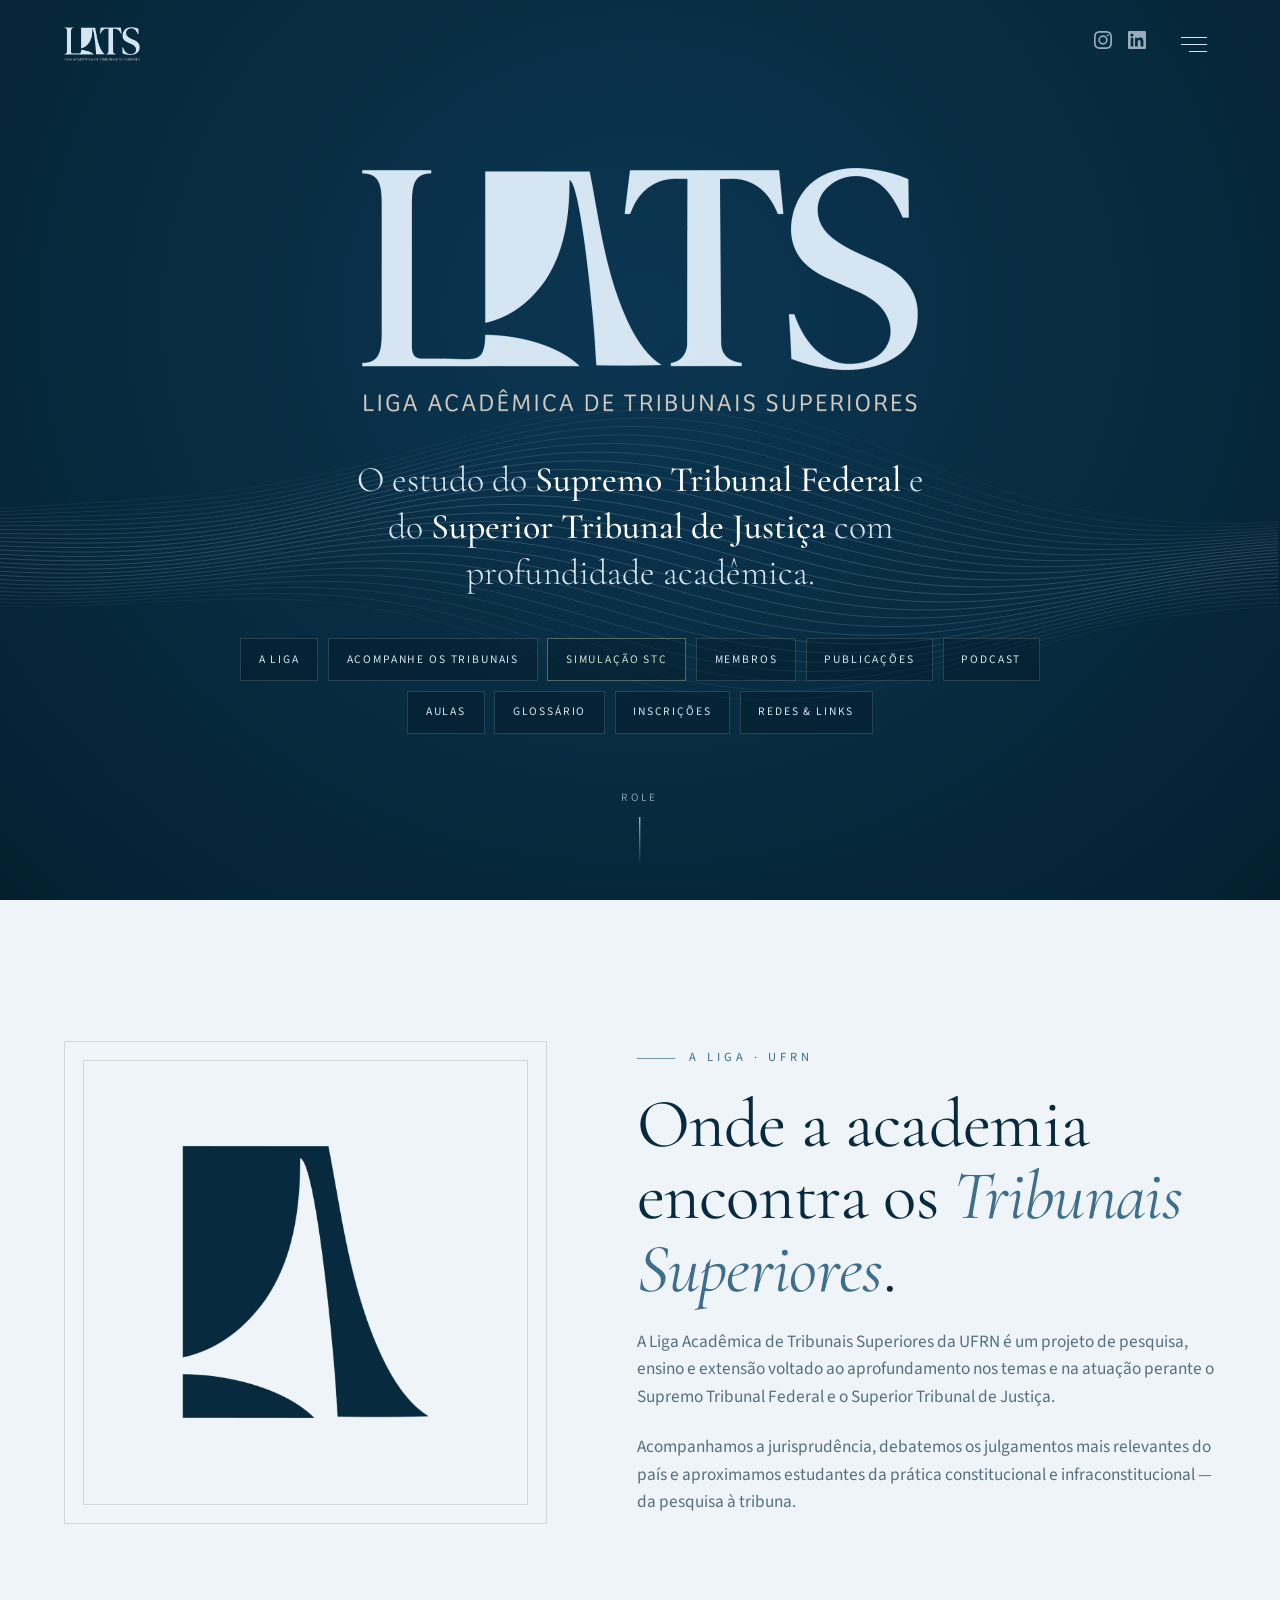
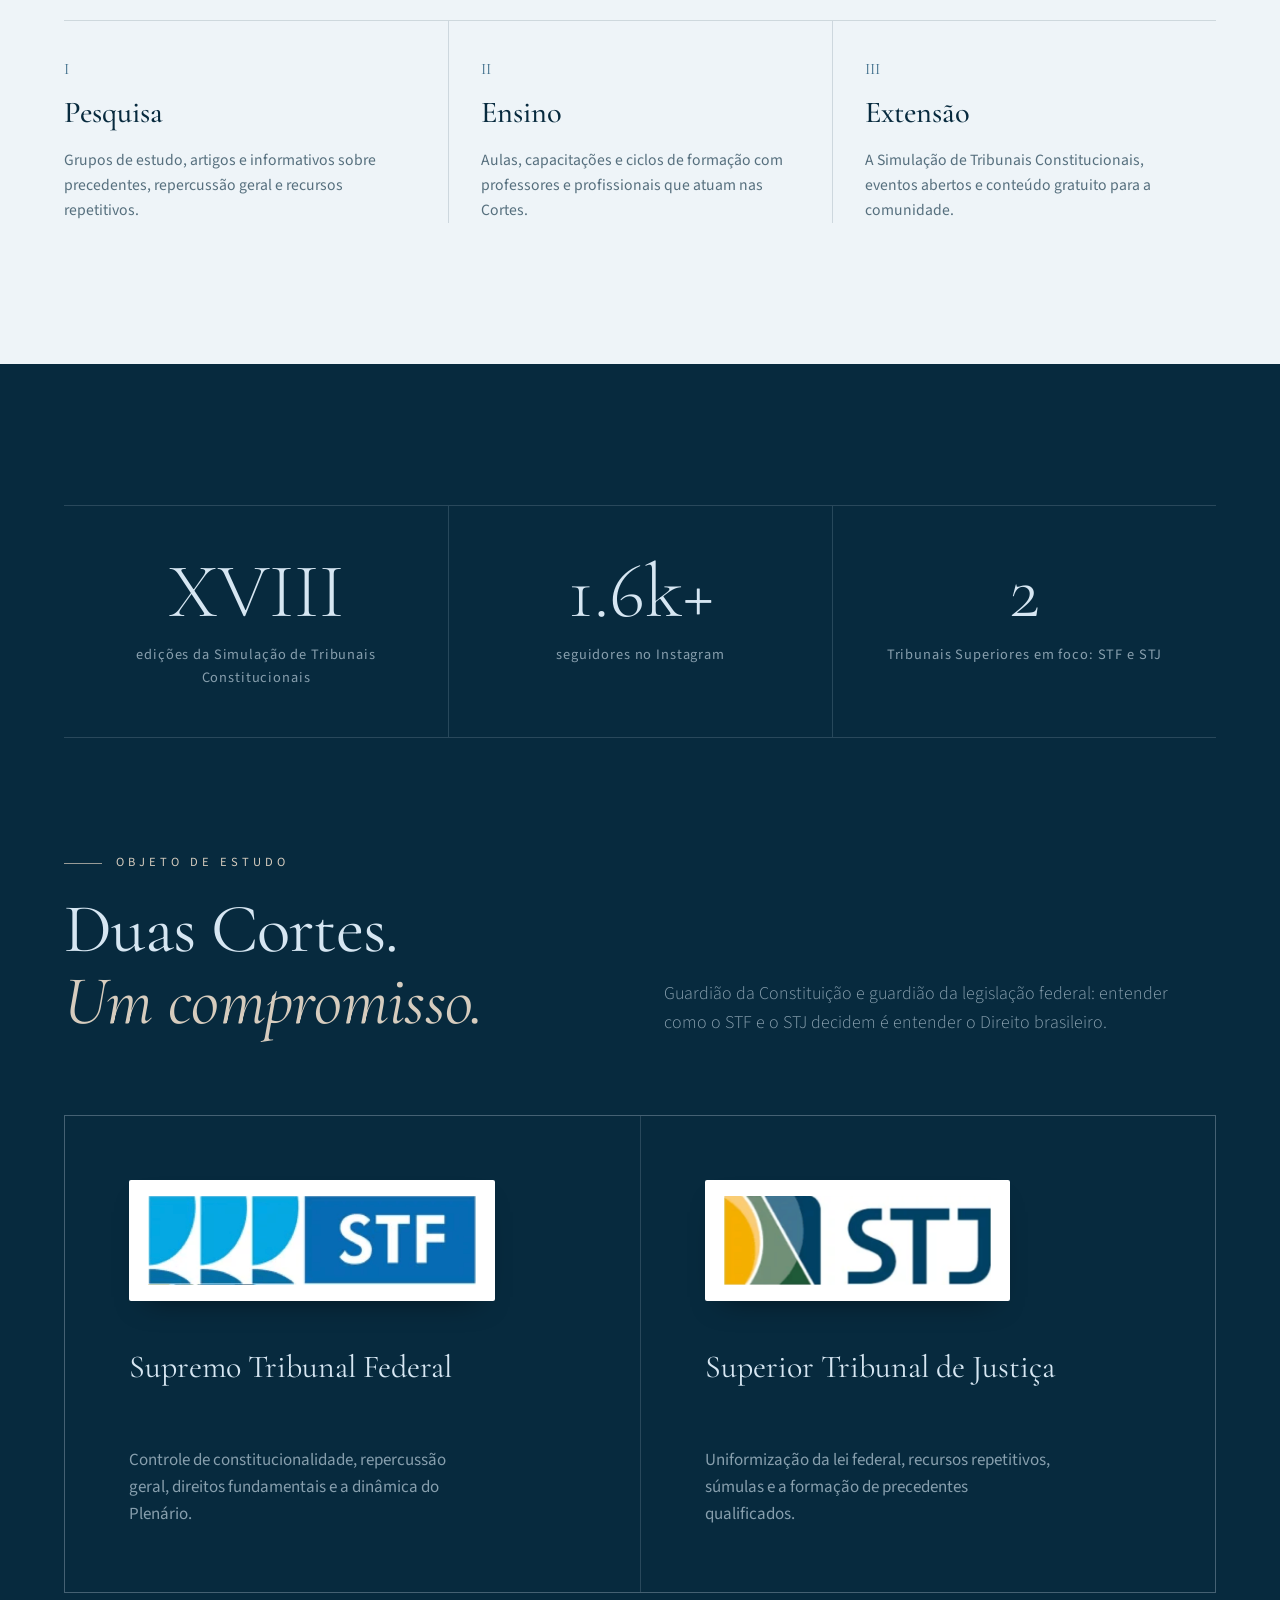
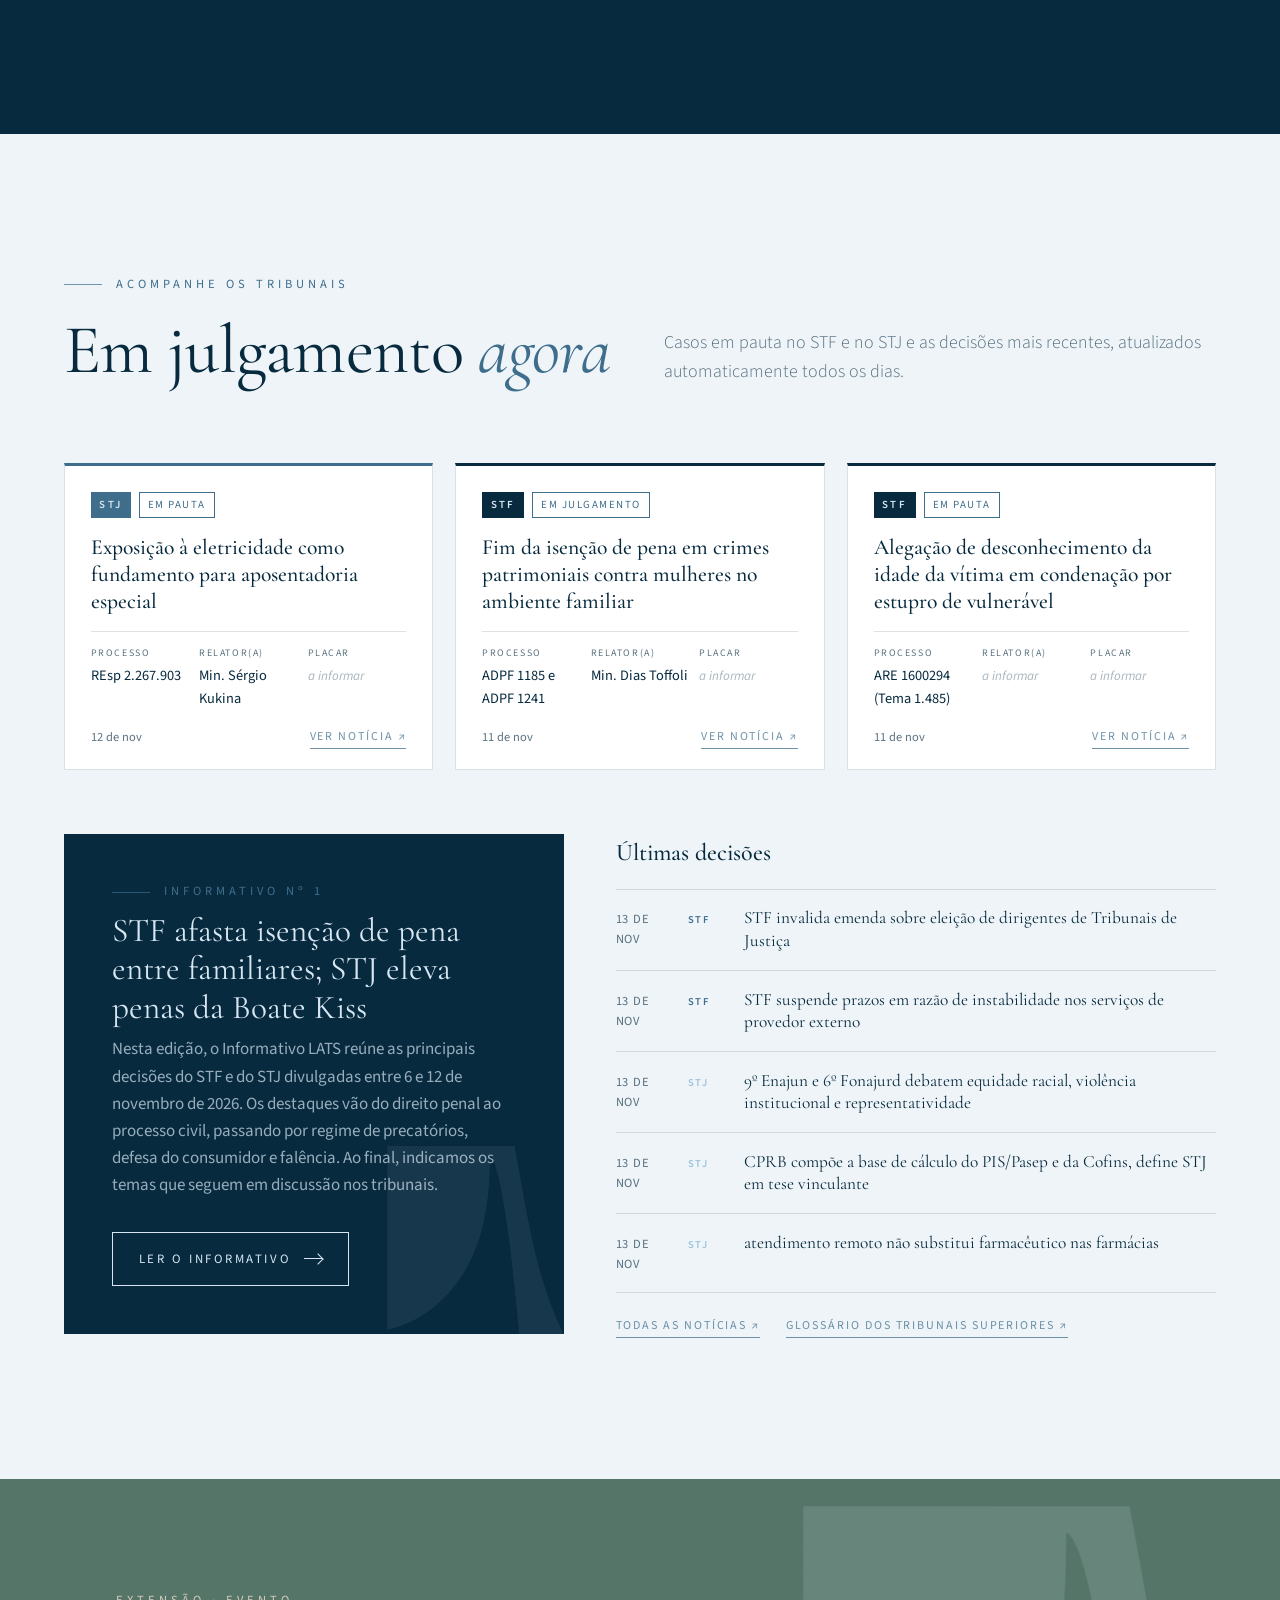
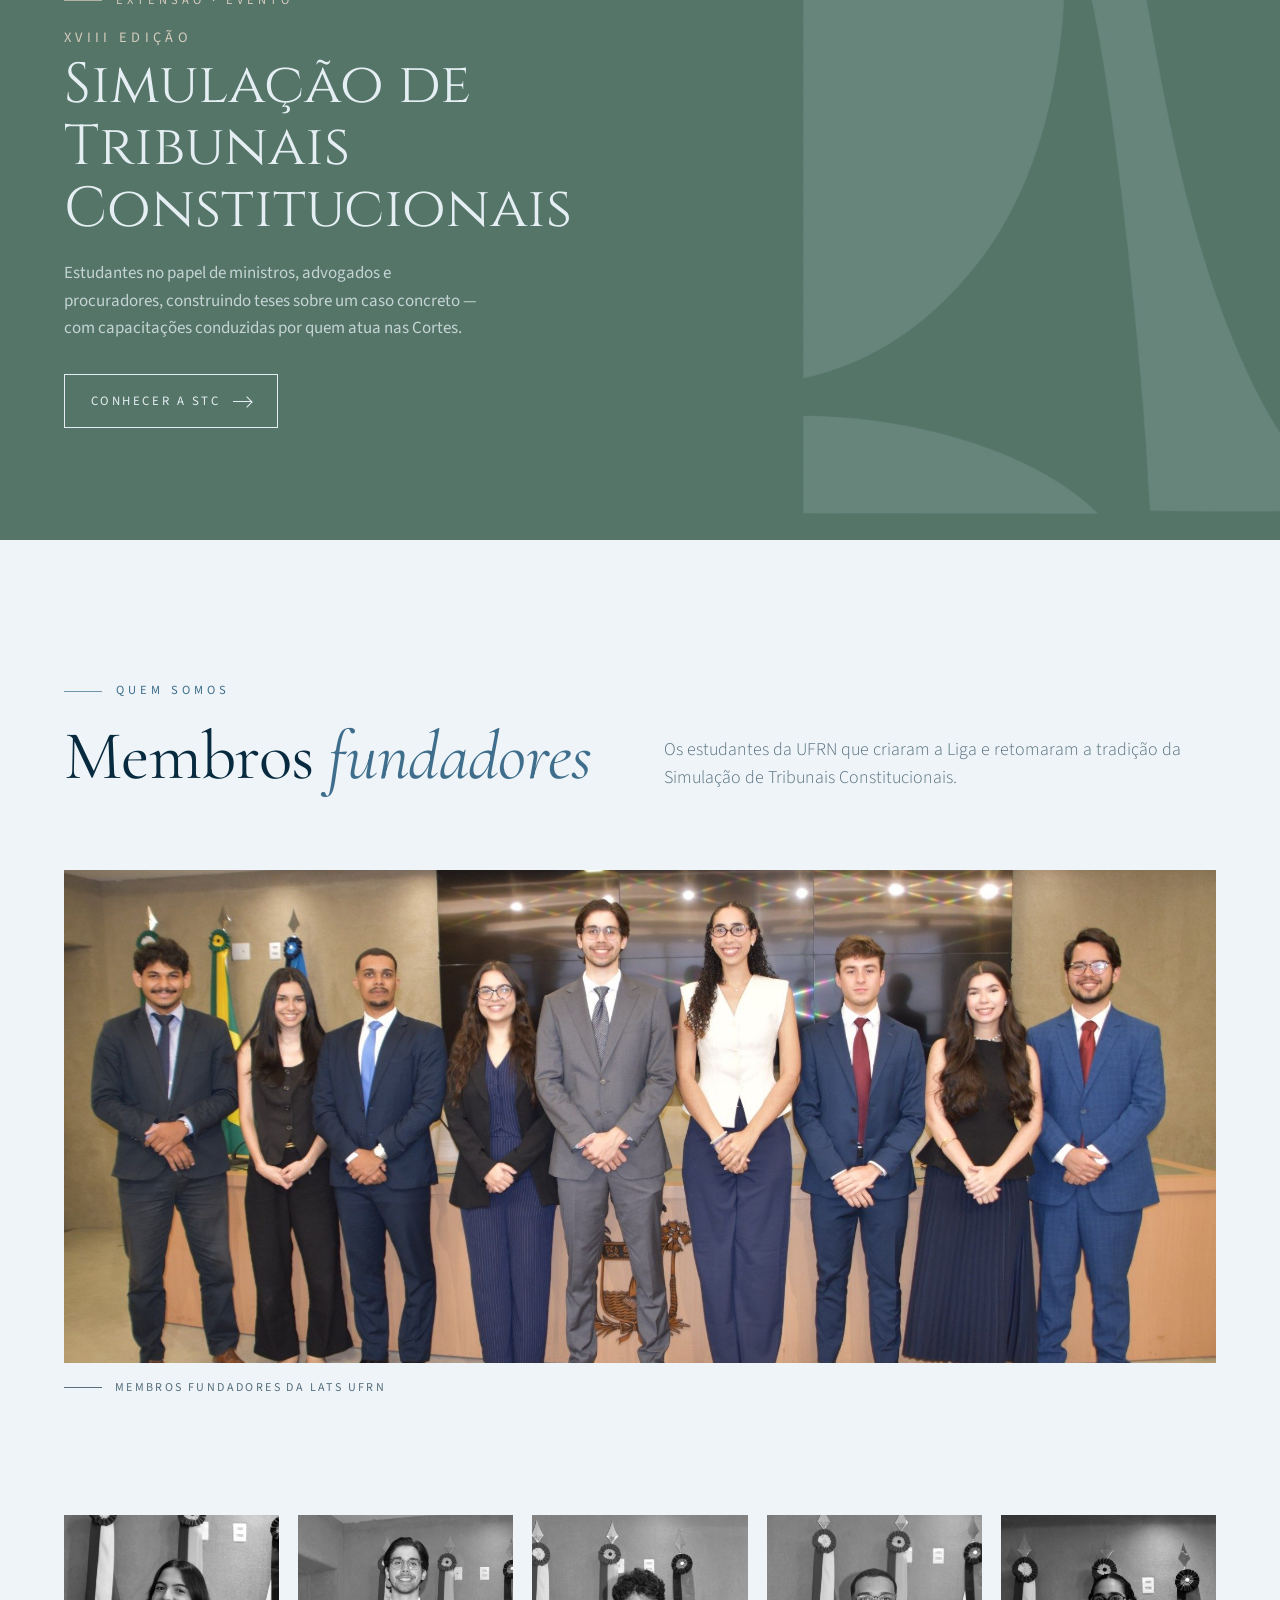
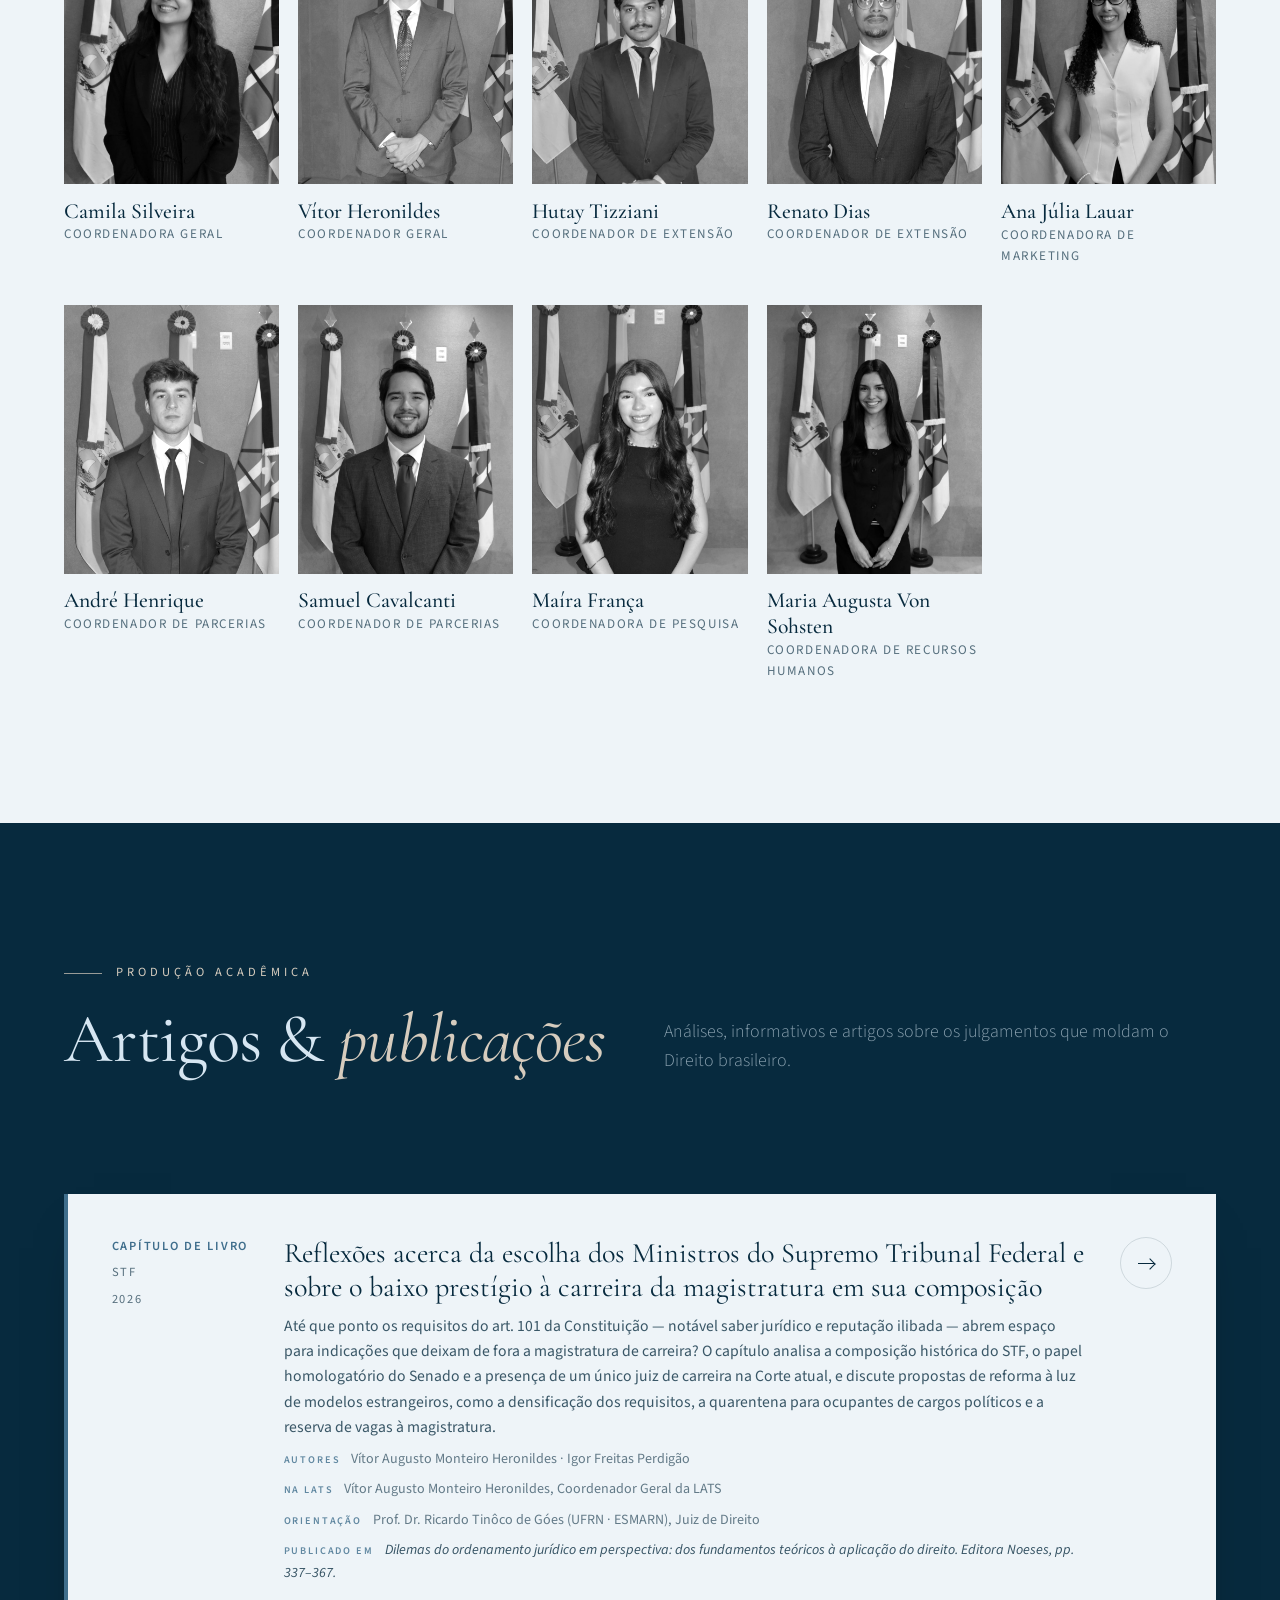
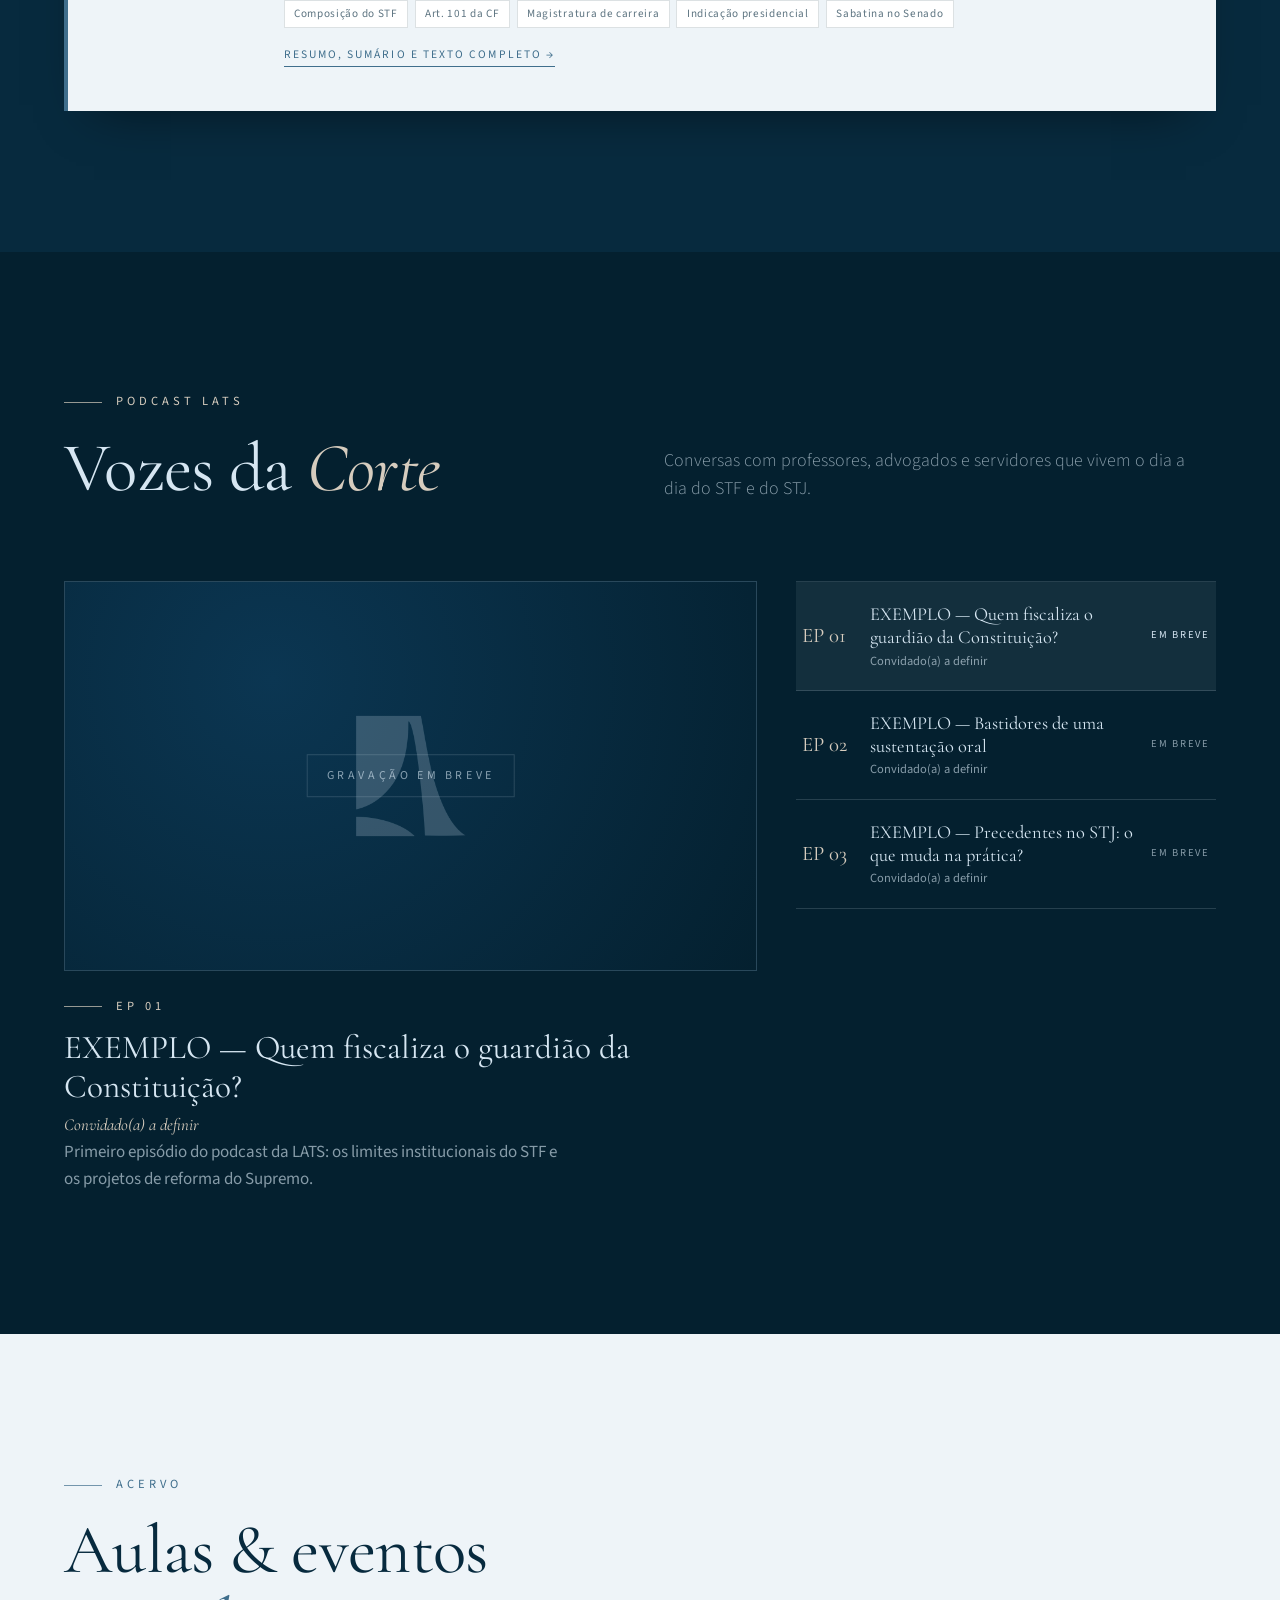
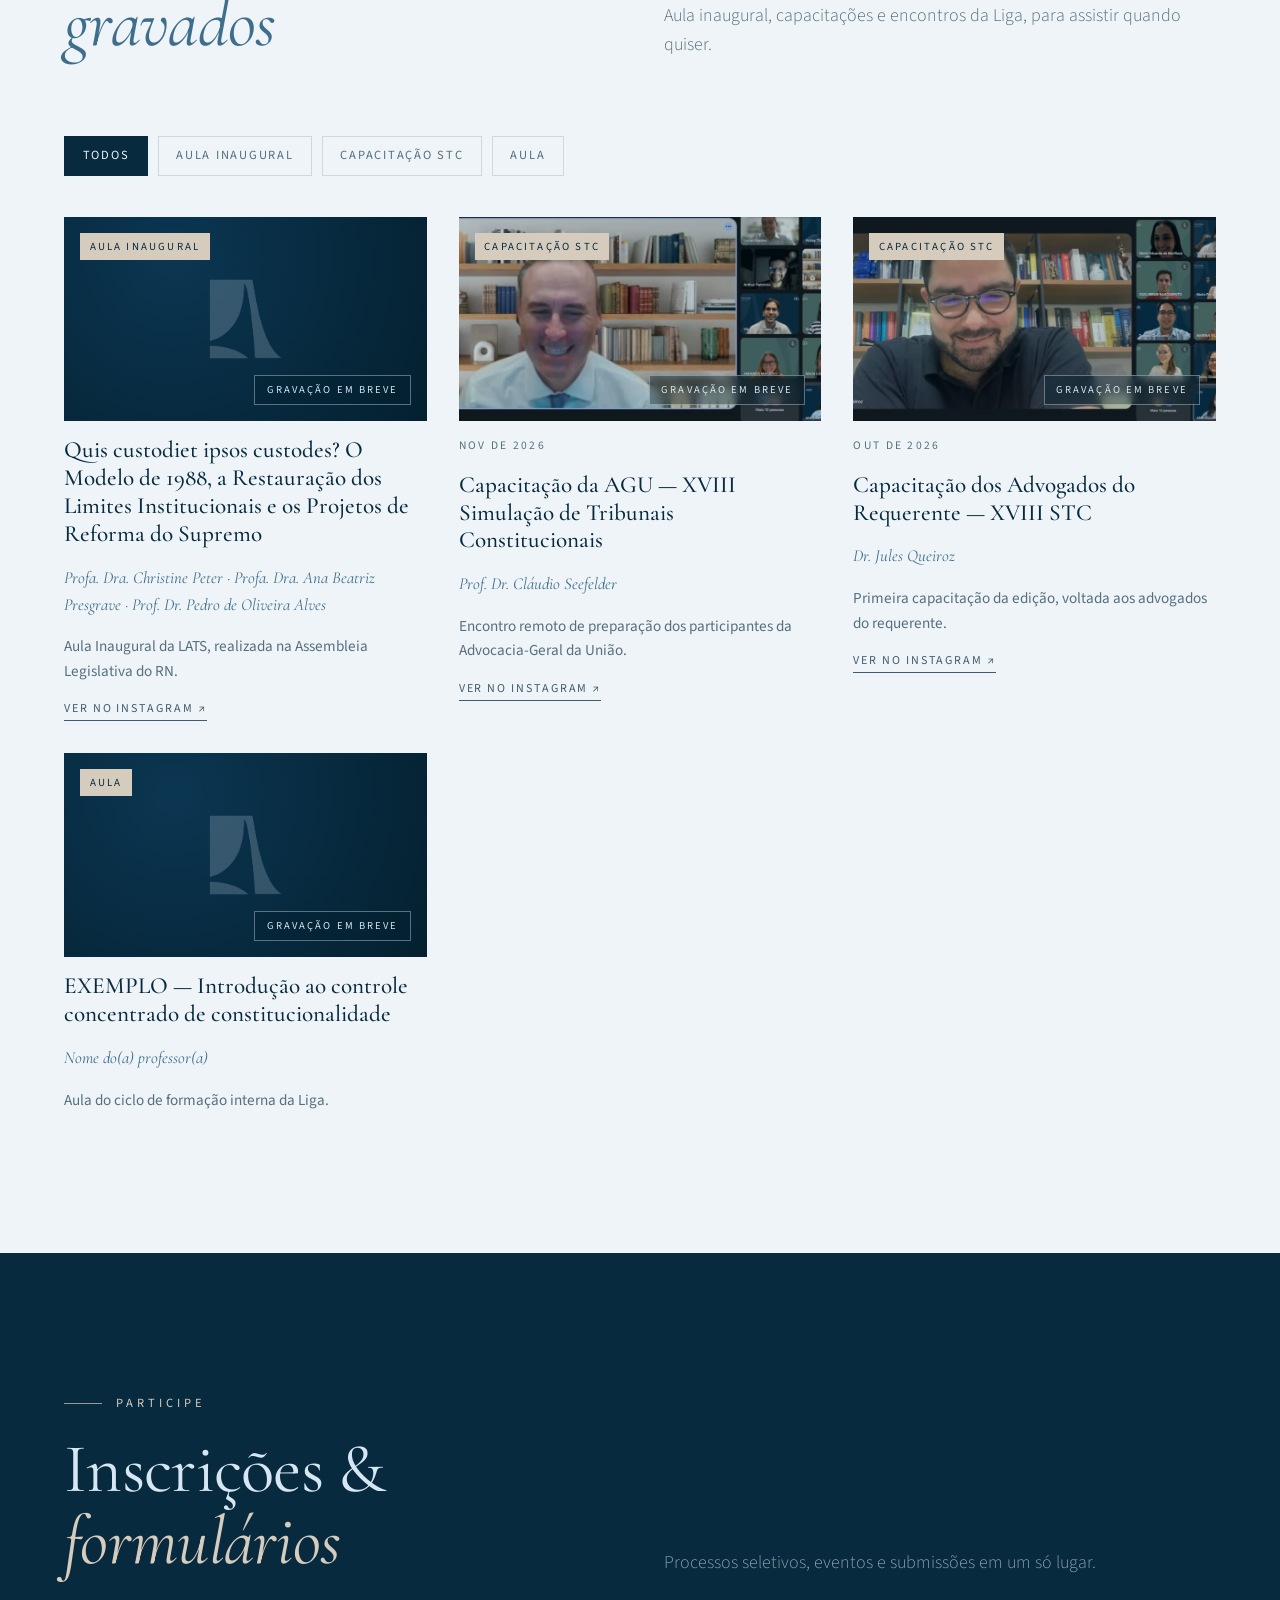
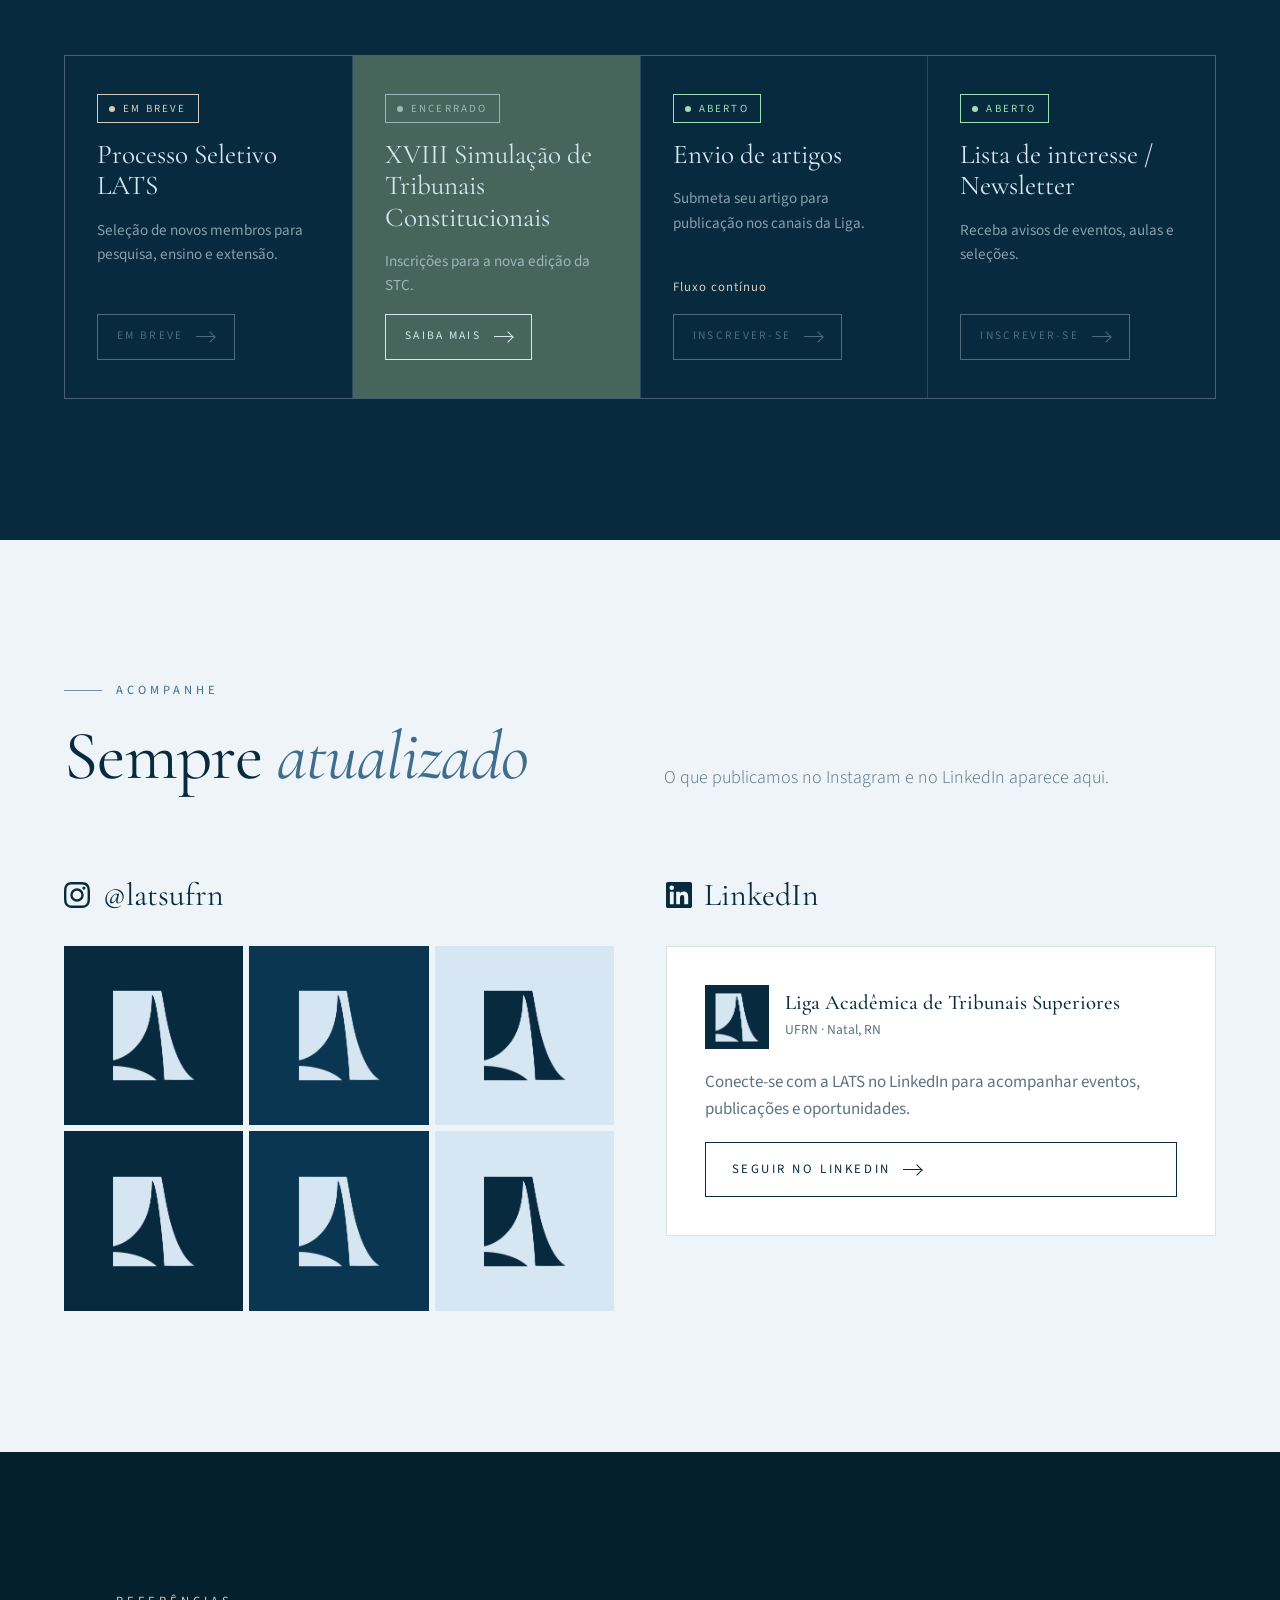
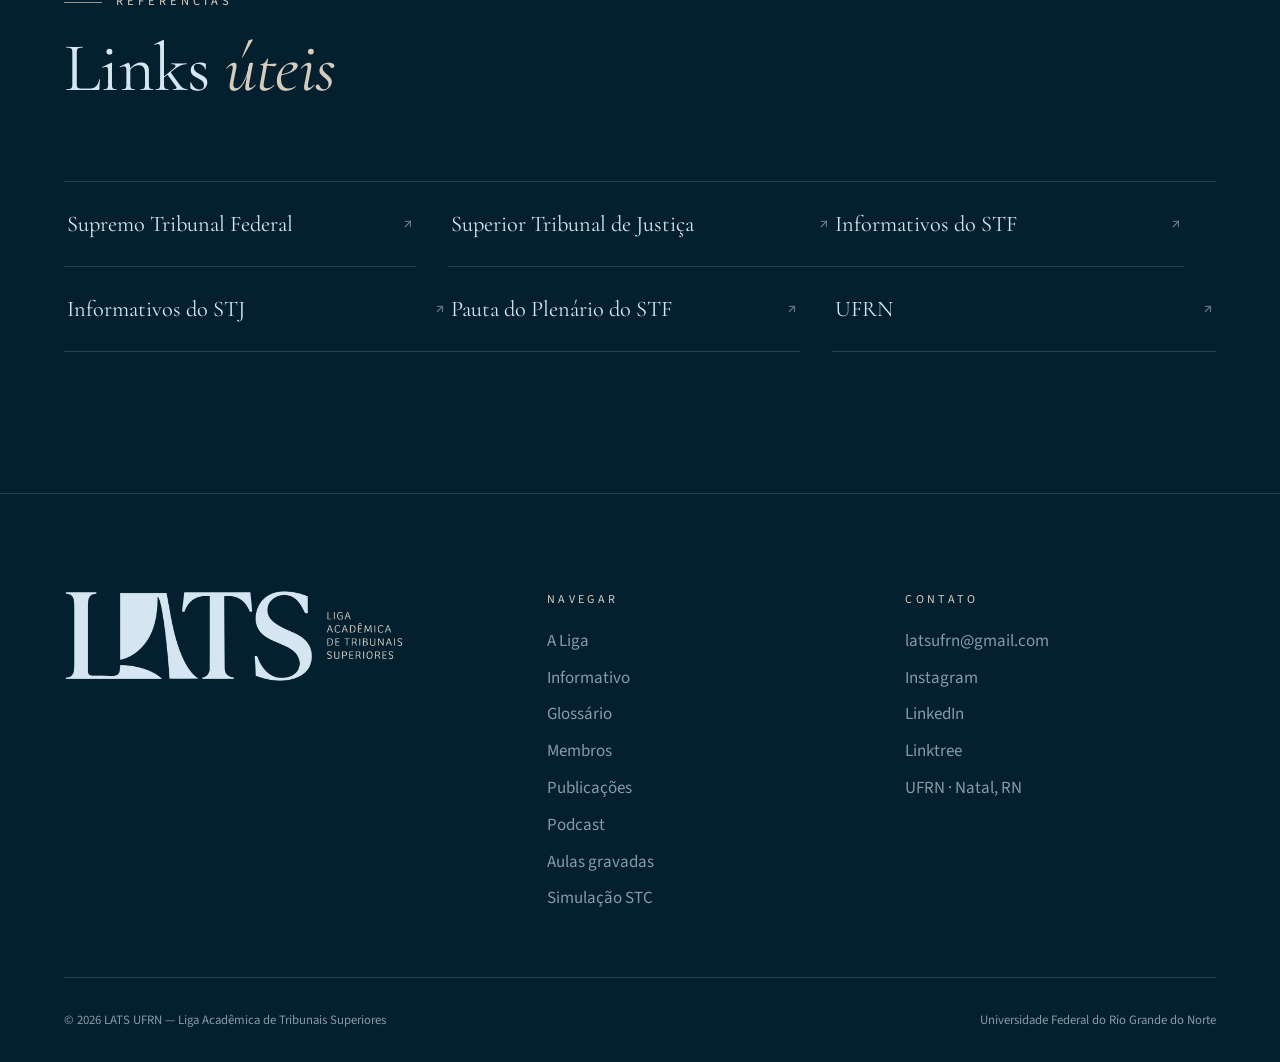
==== site/index.html @ 33a9e973 "Sumário de seções na tela inicial Co-Authored-By: Claude Opus 5.5 <noreply@anthropic.com>" ====
<!DOCTYPE html>
<html lang="pt-BR">
<head>
<meta charset="UTF-8">
<meta name="viewport" content="width=device-width, initial-scale=1">
<title>LATS UFRN · Liga Acadêmica de Tribunais Superiores</title>
<meta name="description" content="Liga Acadêmica de Tribunais Superiores da UFRN — pesquisa, ensino e extensão sobre o Supremo Tribunal Federal e o Superior Tribunal de Justiça.">
<link rel="canonical" href="https://latsufrn.com.br/">
<meta name="robots" content="index, follow, max-image-preview:large">
<meta property="og:type" content="website">
<meta property="og:locale" content="pt_BR">
<meta property="og:site_name" content="LATS UFRN">
<meta property="og:title" content="LATS UFRN · Liga Acadêmica de Tribunais Superiores">
<meta property="og:description" content="Liga Acadêmica de Tribunais Superiores da UFRN — pesquisa, ensino e extensão sobre o Supremo Tribunal Federal e o Superior Tribunal de Justiça.">
<meta property="og:url" content="https://latsufrn.com.br/">
<meta property="og:image" content="https://latsufrn.com.br/assets/img/og-lats.jpg">
<meta property="og:image:width" content="1200">
<meta property="og:image:height" content="630">
<meta name="twitter:card" content="summary_large_image">
<meta name="theme-color" content="#072A3E">
<link rel="icon" href="assets/img/simbolo.png">
<link rel="apple-touch-icon" href="assets/img/simbolo.png">
<link rel="preconnect" href="https://fonts.googleapis.com"><link rel="preconnect" href="https://fonts.gstatic.com" crossorigin>
<link href="https://fonts.googleapis.com/css2?family=Cinzel:wght@400;500&family=Cormorant+Garamond:ital,wght@0,300;0,400;0,500;1,400&family=Source+Sans+3:wght@300;400;600&display=swap" rel="stylesheet">
<link rel="stylesheet" href="assets/css/style.css">
<script type="application/ld+json">
{
 "@context": "https://schema.org",
 "@graph": [
  {
   "@type": "Organization",
   "@id": "https://latsufrn.com.br/#organizacao",
   "name": "Liga Acadêmica de Tribunais Superiores da UFRN",
   "alternateName": [
    "LATS",
    "LATS UFRN"
   ],
   "url": "https://latsufrn.com.br/",
   "logo": "https://latsufrn.com.br/assets/img/og-lats.jpg",
   "description": "Projeto de pesquisa, ensino e extensão da UFRN dedicado ao estudo do Supremo Tribunal Federal e do Superior Tribunal de Justiça.",
   "parentOrganization": {
    "@type": "CollegeOrUniversity",
    "name": "Universidade Federal do Rio Grande do Norte",
    "url": "https://www.ufrn.br/"
   },
   "sameAs": [
    "https://www.instagram.com/latsufrn/"
   ]
  },
  {
   "@type": "WebSite",
   "@id": "https://latsufrn.com.br/#site",
   "url": "https://latsufrn.com.br/",
   "name": "LATS UFRN",
   "inLanguage": "pt-BR",
   "publisher": {
    "@id": "https://latsufrn.com.br/#organizacao"
   }
  }
 ]
}
</script>
</head>
<body class="theme-liga">

<header class="header">
  <a href="#topo" class="brand" aria-label="LATS — início"><img src="assets/img/logo-h.png" alt="LATS"></a>
  <div class="header-right">
    <div class="header-social" data-social></div>
    <button class="menu-btn" aria-label="Abrir menu" aria-expanded="false"><span></span><span></span><span></span></button>
  </div>
</header>

<div class="overlay" aria-label="Menu">
  <nav>
    <a href="#sobre"><small>01</small>A Liga</a>
    <a href="#membros"><small>02</small>Membros</a>
    <a href="informativo.html"><small>03</small>Informativo &amp; pauta</a>
    <a href="glossario.html"><small>04</small>Glossário</a>
    <a href="#publicacoes"><small>05</small>Publicações</a>
    <a href="#podcast"><small>06</small>Podcast &amp; aulas</a>
    <a href="#inscricoes"><small>07</small>Inscrições</a>
    <a href="stc.html" class="stc-link"><small>08</small>Simulação STC</a>
    <a href="#redes"><small>09</small>Redes &amp; links</a>
  </nav>
  <aside>
    <img src="assets/img/logo-stack.png" alt="">
    <div><p class="eyebrow">Contato</p><a data-href="email" data-text="email" href="#"></a></div>
    <div><p class="eyebrow">Redes</p><div class="header-social" data-social style="display:flex"></div></div>
  </aside>
</div>

<!-- HERO -->
<section class="hero" id="topo">
  <canvas data-waves="214,230,242" aria-hidden="true"></canvas>
  <div class="hero-inner">
    <h1 class="sr-only">LATS UFRN — Liga Acadêmica de Tribunais Superiores da Universidade Federal do Rio Grande do Norte</h1>
    <img class="hero-logo" src="assets/img/logo-h.png" alt="LATS — Liga Acadêmica de Tribunais Superiores">
    <p class="hero-tag">O estudo do <b>Supremo Tribunal Federal</b> e do <b>Superior Tribunal de Justiça</b> com profundidade acadêmica.</p>
    <nav class="hero-nav" aria-label="Sumário da página">
      <a href="#sobre">A Liga</a>
      <a href="#tribunais">Acompanhe os Tribunais</a>
      <a href="stc.html" class="is-stc">Simulação STC</a>
      <a href="#membros">Membros</a>
      <a href="#publicacoes">Publicações</a>
      <a href="#podcast">Podcast</a>
      <a href="#multimidia">Aulas</a>
      <a href="glossario.html">Glossário</a>
      <a href="#inscricoes">Inscrições</a>
      <a href="#redes">Redes &amp; links</a>
    </nav>
  </div>
  <a href="#sobre" class="scroll-cue">Role<i></i></a>
</section>

<!-- SOBRE -->
<section class="section light" id="sobre">
  <div class="container">
    <div class="about-grid">
      <div class="about-symbol reveal"><img src="assets/img/simbolo-navy.png" alt=""></div>
      <div class="about-text reveal">
        <span class="eyebrow">A Liga · UFRN</span>
        <h2 class="h-display">Onde a academia encontra os <em>Tribunais Superiores</em>.</h2>
        <p>A Liga Acadêmica de Tribunais Superiores da UFRN é um projeto de pesquisa, ensino e extensão voltado ao aprofundamento nos temas e na atuação perante o Supremo Tribunal Federal e o Superior Tribunal de Justiça.</p>
        <p>Acompanhamos a jurisprudência, debatemos os julgamentos mais relevantes do país e aproximamos estudantes da prática constitucional e infraconstitucional — da pesquisa à tribuna.</p>
      </div>
    </div>
    <div class="pillars">
      <div class="pillar reveal"><span class="num">I</span><h3>Pesquisa</h3><p>Grupos de estudo, artigos e informativos sobre precedentes, repercussão geral e recursos repetitivos.</p></div>
      <div class="pillar reveal"><span class="num">II</span><h3>Ensino</h3><p>Aulas, capacitações e ciclos de formação com professores e profissionais que atuam nas Cortes.</p></div>
      <div class="pillar reveal"><span class="num">III</span><h3>Extensão</h3><p>A Simulação de Tribunais Constitucionais, eventos abertos e conteúdo gratuito para a comunidade.</p></div>
    </div>
  </div>
</section>

<!-- NÚMEROS + TRIBUNAIS -->
<section class="section">
  <div class="container">
    <div class="stats" id="stats"></div>
    <div class="section-head" style="margin-top:clamp(5rem,9vw,8rem)">
      <div><span class="eyebrow reveal">Objeto de estudo</span><h2 class="h-display reveal">Duas Cortes.<br><em>Um compromisso.</em></h2></div>
      <p class="lead reveal">Guardião da Constituição e guardião da legislação federal: entender como o STF e o STJ decidem é entender o Direito brasileiro.</p>
    </div>
    <div class="courts">
      <div class="court reveal"><a class="court-logo" href="https://portal.stf.jus.br/" target="_blank" rel="noopener" aria-label="Site do Supremo Tribunal Federal"><img src="assets/img/tribunais/stf.png" alt="Logotipo do STF"></a><h3>Supremo Tribunal Federal</h3><p>Controle de constitucionalidade, repercussão geral, direitos fundamentais e a dinâmica do Plenário.</p></div>
      <div class="court reveal"><a class="court-logo" href="https://www.stj.jus.br/" target="_blank" rel="noopener" aria-label="Site do Superior Tribunal de Justiça"><img src="assets/img/tribunais/stj.png" alt="Logotipo do STJ"></a><h3>Superior Tribunal de Justiça</h3><p>Uniformização da lei federal, recursos repetitivos, súmulas e a formação de precedentes qualificados.</p></div>
    </div>
  </div>
</section>

<!-- ACOMPANHE OS TRIBUNAIS -->
<section class="section light" id="tribunais">
  <div class="container">
    <div class="section-head">
      <div><span class="eyebrow reveal">Acompanhe os Tribunais</span><h2 class="h-display reveal">Em julgamento <em>agora</em></h2></div>
      <p class="lead reveal">Casos em pauta no STF e no STJ e as decisões mais recentes, atualizados automaticamente todos os dias.</p>
    </div>
    <div class="painel compact" data-painel="3"></div>
    <div class="home-split">
      <a class="info-card reveal" href="informativo.html#informativo"><div id="ultimo-informativo"></div><span class="btn">Ler o Informativo <span class="arrow"></span></span></a>
      <div class="reveal"><h4 class="mini-title">Últimas decisões</h4><ol class="feed mini" data-ultimas="5"></ol>
        <div class="home-links"><a class="mini-link" href="informativo.html#noticias">Todas as notícias ↗</a><a class="mini-link" href="glossario.html">Glossário dos Tribunais Superiores ↗</a></div></div>
    </div>
  </div>
</section>

<!-- FAIXA STC (verde) -->
<section class="stc-band">
  <img class="symbol-bg" src="assets/img/simbolo.png" alt="" aria-hidden="true">
  <div class="container">
    <div class="reveal">
      <span class="eyebrow">Extensão · Evento</span>
      <h2><small>XVIII EDIÇÃO</small>Simulação de Tribunais Constitucionais</h2>
      <p>Estudantes no papel de ministros, advogados e procuradores, construindo teses sobre um caso concreto — com capacitações conduzidas por quem atua nas Cortes.</p>
      <a class="btn" href="stc.html">Conhecer a STC <span class="arrow"></span></a>
    </div>
  </div>
</section>

<!-- MEMBROS -->
<section class="section light" id="membros">
  <div class="container">
    <div class="section-head">
      <div><span class="eyebrow reveal">Quem somos</span><h2 class="h-display reveal">Membros <em>fundadores</em></h2></div>
      <p class="lead reveal">Os estudantes da UFRN que criaram a Liga e retomaram a tradição da Simulação de Tribunais Constitucionais.</p>
    </div>
    <figure class="team-photo reveal" id="team-photo"></figure>
    <div class="filters"></div>
    <div class="members" id="members"></div>
  </div>
</section>

<!-- PUBLICAÇÕES -->
<section class="section" id="publicacoes">
  <div class="container">
    <div class="section-head">
      <div><span class="eyebrow reveal">Produção acadêmica</span><h2 class="h-display reveal">Artigos &amp; <em>publicações</em></h2></div>
      <p class="lead reveal">Análises, informativos e artigos sobre os julgamentos que moldam o Direito brasileiro.</p>
    </div>
    <div class="filters"></div>
    <div class="pubs" id="pubs"></div>
  </div>
</section>

<!-- PODCAST -->
<section class="section deep" id="podcast">
  <div class="container">
    <div class="section-head">
      <div><span class="eyebrow reveal">Podcast LATS</span><h2 class="h-display reveal">Vozes da <em>Corte</em></h2></div>
      <p class="lead reveal">Conversas com professores, advogados e servidores que vivem o dia a dia do STF e do STJ.</p>
    </div>
    <div class="podcast reveal" id="podcast-player"></div>
  </div>
</section>

<!-- AULAS GRAVADAS -->
<section class="section light" id="multimidia">
  <div class="container">
    <div class="section-head">
      <div><span class="eyebrow reveal">Acervo</span><h2 class="h-display reveal">Aulas &amp; eventos <em>gravados</em></h2></div>
      <p class="lead reveal">Aula inaugural, capacitações e encontros da Liga, para assistir quando quiser.</p>
    </div>
    <div class="filters"></div>
    <div class="media-grid" id="aulas"></div>
  </div>
</section>

<!-- INSCRIÇÕES -->
<section class="section" id="inscricoes">
  <div class="container">
    <div class="section-head">
      <div><span class="eyebrow reveal">Participe</span><h2 class="h-display reveal">Inscrições &amp; <em>formulários</em></h2></div>
      <p class="lead reveal">Processos seletivos, eventos e submissões em um só lugar.</p>
    </div>
    <div class="forms" id="forms"></div>
  </div>
</section>

<!-- REDES -->
<section class="section light" id="redes">
  <div class="container">
    <div class="section-head">
      <div><span class="eyebrow reveal">Acompanhe</span><h2 class="h-display reveal">Sempre <em>atualizado</em></h2></div>
      <p class="lead reveal">O que publicamos no Instagram e no LinkedIn aparece aqui.</p>
    </div>
    <div class="social-grid">
      <div class="social-col reveal">
        <h3 data-icon="instagram"> <a data-href="instagram" data-text="instagramUser" href="#">@latsufrn</a></h3>
        <div id="ig-feed"></div>
      </div>
      <div class="social-col reveal">
        <h3 data-icon="linkedin"> LinkedIn</h3>
        <div class="li-embeds" id="li-feed">
          <div class="li-card">
            <div class="head"><div class="av"><img src="assets/img/simbolo.png" alt=""></div><div><b>Liga Acadêmica de Tribunais Superiores</b><span>UFRN · Natal, RN</span></div></div>
            <p>Conecte-se com a LATS no LinkedIn para acompanhar eventos, publicações e oportunidades.</p>
            <a class="btn" data-href="linkedin" href="#" target="_blank" rel="noopener">Seguir no LinkedIn <span class="arrow"></span></a>
          </div>
        </div>
      </div>
    </div>
  </div>
</section>

<!-- LINKS -->
<section class="section deep" id="links-uteis">
  <div class="container">
    <div class="section-head">
      <div><span class="eyebrow reveal">Referências</span><h2 class="h-display reveal">Links <em>úteis</em></h2></div>
    </div>
    <div class="links-list" id="links"></div>
  </div>
</section>

<footer class="footer">
  <div class="container">
    <div class="footer-top">
      <div><img src="assets/img/logo-side.png" alt="LATS — Liga Acadêmica de Tribunais Superiores"></div>
      <div><h5>Navegar</h5><ul><li><a href="#sobre">A Liga</a></li><li><a href="informativo.html">Informativo</a></li><li><a href="glossario.html">Glossário</a></li><li><a href="#membros">Membros</a></li><li><a href="#publicacoes">Publicações</a></li><li><a href="#podcast">Podcast</a></li><li><a href="#multimidia">Aulas gravadas</a></li><li><a href="stc.html">Simulação STC</a></li></ul></div>
      <div><h5>Contato</h5><ul><li><a data-href="email" data-text="email" href="#"></a></li><li><a data-href="instagram" href="#" target="_blank" rel="noopener">Instagram</a></li><li><a data-href="linkedin" href="#" target="_blank" rel="noopener">LinkedIn</a></li><li><a data-href="linktree" href="#" target="_blank" rel="noopener">Linktree</a></li><li>UFRN · Natal, RN</li></ul></div>
    </div>
    <div class="footer-bottom"><span>© <span id="year"></span> LATS UFRN — Liga Acadêmica de Tribunais Superiores</span><span>Universidade Federal do Rio Grande do Norte</span></div>
  </div>
</footer>

<script src="assets/js/content.js"></script>
<script src="data/tribunais.js"></script>
<script src="data/informativos.js"></script>
<script src="assets/js/main.js"></script>
<script src="assets/js/tribunais.js"></script>
</body>
</html>
---- site/assets/css/style.css ----
/* =========================================================
   LATS UFRN — Identidade visual
   Liga = azul  |  STC = verde
   ========================================================= */
:root{
  --navy:#072A3E;
  --navy-2:#0B3652;
  --navy-3:#04202F;
  --ice:#D6E6F2;
  --sand:#D6CCBE;
  --sage:#557568;
  --sage-2:#47655A;
  --sage-3:#34503F;
  --paper:#EEF4F8;
  --paper-sand:#F1ECE4;

  /* tema padrão (Liga) */
  --bg:var(--navy);
  --bg-2:var(--navy-2);
  --bg-deep:var(--navy-3);
  --ink:var(--ice);
  --muted:rgba(214,230,242,.62);
  --line:rgba(214,230,242,.16);
  --accent:var(--sand);
  --light-bg:var(--paper);
  --light-ink:var(--navy);
  --light-muted:rgba(7,42,62,.66);
  --light-line:rgba(7,42,62,.14);
  --light-accent:#3F6E8C;

  --serif:"Cormorant Garamond", "Times New Roman", serif;
  --display:"Cormorant Garamond", serif;
  --sans:"Source Sans 3", "Helvetica Neue", Arial, sans-serif;
  --ease:cubic-bezier(.2,.7,.1,1);
}
.theme-stc{
  --bg:var(--sage);
  --bg-2:var(--sage-2);
  --bg-deep:var(--sage-3);
  --ink:#E4EEF3;
  --muted:rgba(228,238,243,.72);
  --line:rgba(228,238,243,.2);
  --accent:var(--sand);
  --light-bg:var(--paper-sand);
  --light-ink:#2C4639;
  --light-muted:rgba(44,70,57,.7);
  --light-line:rgba(44,70,57,.16);
  --light-accent:var(--sage);
  --display:"Cinzel", "Cormorant Garamond", serif;
}

*{box-sizing:border-box;margin:0;padding:0}
html{scroll-behavior:smooth}
body{
  font-family:var(--sans);
  background:var(--bg);
  color:var(--ink);
  font-size:17px;line-height:1.6;
  -webkit-font-smoothing:antialiased;
  overflow-x:hidden;
}
img{max-width:100%;display:block}
a{color:inherit;text-decoration:none}
button{font:inherit;color:inherit;background:none;border:0;cursor:pointer}
::selection{background:var(--sand);color:var(--navy)}

.container{width:min(1200px,90vw);margin-inline:auto}
.eyebrow{
  font-family:var(--sans);font-size:.78rem;letter-spacing:.32em;text-transform:uppercase;
  color:var(--accent);display:flex;align-items:center;gap:.9rem;
}
.eyebrow::before{content:"";width:38px;height:1px;background:currentColor;opacity:.7}
.h-display{
  font-family:var(--display);font-weight:400;line-height:1.05;letter-spacing:-.01em;
  font-size:clamp(2.4rem,5.4vw,4.6rem);
}
.theme-stc .h-display{letter-spacing:.02em;font-size:clamp(2.1rem,4.6vw,3.9rem)}
.h-display em{font-style:italic;color:var(--accent)}
.theme-stc .h-display em{font-style:normal}
.lead{font-size:clamp(1.05rem,1.4vw,1.25rem);color:var(--muted);max-width:60ch;font-weight:300}

/* ---------- Header / Menu ---------- */
.header{
  position:fixed;inset:0 0 auto 0;z-index:50;
  display:flex;justify-content:space-between;align-items:center;
  padding:1.4rem 5vw;transition:background .4s, padding .4s, backdrop-filter .4s;
}
.header.scrolled{background:color-mix(in srgb,var(--bg-deep) 82%,transparent);backdrop-filter:blur(10px);padding:.9rem 5vw}
.header .brand img{height:34px;width:auto;opacity:0;transform:translateY(-6px);transition:.5s var(--ease)}
.header.scrolled .brand img,.header.always .brand img{opacity:1;transform:none}
.header-right{display:flex;align-items:center;gap:1.6rem}
.header-social{display:flex;gap:1rem}
.header-social a{opacity:.7;transition:opacity .3s}
.header-social a:hover{opacity:1}
.header-social svg{width:18px;height:18px;fill:var(--ink)}
.menu-btn{width:44px;height:44px;display:grid;place-items:center;position:relative;z-index:60}
.menu-btn span{position:absolute;width:26px;height:1.5px;background:var(--ink);transition:.4s var(--ease)}
.menu-btn span:nth-child(1){transform:translateY(-7px)}
.menu-btn span:nth-child(3){transform:translateY(7px);width:18px;right:9px}
.menu-open .menu-btn span:nth-child(1){transform:rotate(45deg)}
.menu-open .menu-btn span:nth-child(2){opacity:0}
.menu-open .menu-btn span:nth-child(3){transform:rotate(-45deg);width:26px;right:auto}

.overlay{
  position:fixed;inset:0;z-index:55;background:var(--bg-deep);
  display:grid;grid-template-columns:1.1fr 1fr;
  clip-path:circle(0 at calc(100% - 5vw - 22px) 44px);
  transition:clip-path .8s var(--ease);
}
.menu-open .overlay{clip-path:circle(150% at calc(100% - 5vw - 22px) 44px)}
.overlay nav{display:flex;flex-direction:column;justify-content:center;padding:0 8vw;gap:.25rem}
.overlay nav a{
  font-family:var(--serif);font-size:clamp(2rem,4.4vw,3.6rem);line-height:1.15;color:var(--ink);
  opacity:0;transform:translateY(20px);transition:opacity .5s, transform .5s var(--ease), color .3s;
  display:flex;align-items:baseline;gap:1rem;
}
.overlay nav a small{font-family:var(--sans);font-size:.75rem;letter-spacing:.2em;color:var(--accent)}
.overlay nav a:hover{color:var(--accent)}
.overlay nav a.stc-link{color:#9FC0AF}
.menu-open .overlay nav a{opacity:1;transform:none}
.overlay aside{border-left:1px solid var(--line);display:flex;flex-direction:column;justify-content:center;padding:0 6vw;gap:2rem;color:var(--muted)}
.overlay aside img{width:min(260px,60%);opacity:.9}
.overlay aside .eyebrow{margin-bottom:.4rem}

/* ---------- Hero ---------- */
.hero{position:relative;min-height:100svh;display:grid;place-items:center;overflow:hidden;background:radial-gradient(ellipse at 50% 35%,var(--bg-2),var(--bg) 60%,var(--bg-deep))}
.hero canvas{position:absolute;inset:0;width:100%;height:100%}
.hero-inner{position:relative;text-align:center;display:flex;flex-direction:column;align-items:center;gap:2.6rem;padding:0 5vw}
.hero-logo{width:min(560px,78vw);opacity:0;animation:rise 1.6s .2s var(--ease) forwards}
.hero-tag{
  font-family:var(--serif);font-weight:300;font-size:clamp(1.4rem,2.8vw,2.3rem);line-height:1.3;
  max-width:34ch;opacity:0;animation:rise 1.6s .7s var(--ease) forwards;
}
.hero-tag b{font-weight:500;color:#fff}
.scroll-cue{position:absolute;bottom:2.2rem;left:50%;transform:translateX(-50%);display:flex;flex-direction:column;align-items:center;gap:.6rem;font-size:.7rem;letter-spacing:.3em;text-transform:uppercase;color:var(--muted)}
.scroll-cue i{width:1px;height:48px;background:linear-gradient(var(--ink),transparent);animation:cue 2.2s infinite}
@keyframes rise{from{opacity:0;transform:translateY(24px)}to{opacity:1;transform:none}}
@keyframes cue{0%{transform:scaleY(0);transform-origin:top}50%{transform:scaleY(1);transform-origin:top}51%{transform-origin:bottom}100%{transform:scaleY(0);transform-origin:bottom}}

/* ---------- Seções ---------- */
.section{padding:clamp(5rem,11vw,9rem) 0;position:relative}
.section.light{background:var(--light-bg);color:var(--light-ink)}
.section.light .lead{color:var(--light-muted)}
.section.light .eyebrow{color:var(--light-accent)}
.section.light .h-display em{color:var(--light-accent)}
.section.deep{background:var(--bg-deep)}
.section-head{display:grid;grid-template-columns:1fr 1fr;gap:3rem;align-items:end;margin-bottom:clamp(3rem,6vw,5rem)}
.section-head .h-display{margin-top:1.2rem}

.reveal{opacity:0;transform:translateY(34px);transition:opacity 1s var(--ease),transform 1s var(--ease)}
.reveal.in{opacity:1;transform:none}

/* Sobre */
.about-grid{display:grid;grid-template-columns:5fr 6fr;gap:clamp(3rem,7vw,7rem);align-items:center}
.about-symbol{position:relative;aspect-ratio:1;display:grid;place-items:center;border:1px solid var(--light-line)}
.about-symbol img{width:52%}
.about-symbol::after{content:"";position:absolute;inset:18px;border:1px solid var(--light-line)}
.about-text p{margin-top:1.4rem;color:var(--light-muted);font-size:1.08rem}
.about-text .h-display{margin-top:1.2rem}
.pillars{display:grid;grid-template-columns:repeat(3,1fr);margin-top:clamp(4rem,8vw,6rem);border-top:1px solid var(--light-line)}
.pillar{padding:2.2rem 2rem 0 0}
.pillar+.pillar{padding-left:2rem;border-left:1px solid var(--light-line)}
.pillar .num{font-family:var(--serif);font-size:1rem;color:var(--light-accent)}
.pillar h3{font-family:var(--serif);font-weight:500;font-size:1.9rem;margin:.4rem 0 .6rem}
.pillar p{color:var(--light-muted);font-size:.98rem}

/* Números */
.stats{display:grid;grid-template-columns:repeat(3,1fr);gap:0;border-block:1px solid var(--line)}
.stat{padding:3rem 2rem;text-align:center}
.stat+.stat{border-left:1px solid var(--line)}
.stat b{display:block;font-family:var(--serif);font-weight:300;font-size:clamp(3rem,6vw,5rem);line-height:1;color:var(--ink)}
.stat span{display:block;margin-top:.8rem;color:var(--muted);font-size:.9rem;letter-spacing:.06em}

/* Tribunais */
.courts{display:grid;grid-template-columns:1fr 1fr;gap:1px;background:var(--line);border:1px solid var(--line)}
.court{background:var(--bg);padding:clamp(2.4rem,5vw,4rem);position:relative;overflow:hidden;min-height:340px;display:flex;flex-direction:column;justify-content:flex-end;transition:background .5s}
.court:hover{background:var(--bg-2)}
.court .big{position:absolute;top:-1.4rem;right:1.4rem;font-family:var(--serif);font-size:clamp(7rem,14vw,12rem);line-height:1;color:transparent;-webkit-text-stroke:1px var(--line);transition:-webkit-text-stroke-color .5s}
.court:hover .big{-webkit-text-stroke-color:rgba(214,204,190,.5)}
.court h3{font-family:var(--serif);font-weight:400;font-size:2rem;line-height:1.15}
.court p{color:var(--muted);margin-top:.8rem;max-width:44ch}

/* Faixa STC */
.stc-band{position:relative;background:var(--sage);color:#E4EEF3;overflow:hidden}
.stc-band .container{display:grid;grid-template-columns:1.3fr 1fr;gap:3rem;align-items:center;padding:clamp(4.5rem,9vw,7rem) 0}
.stc-band .eyebrow{color:var(--sand)}
.stc-band h2{font-family:"Cinzel",serif;font-weight:400;font-size:clamp(2rem,4.4vw,3.6rem);line-height:1.1;margin:1.2rem 0}
.stc-band h2 small{display:block;font-family:var(--sans);font-size:.9rem;letter-spacing:.3em;color:var(--sand);margin-bottom:.6rem}
.stc-band p{color:rgba(228,238,243,.78);max-width:52ch}
.stc-band .symbol-bg{position:absolute;right:-6%;top:50%;transform:translateY(-50%);width:min(560px,48vw);opacity:.14}
.stc-band .btn{margin-top:2rem}

/* Botões */
.btn{display:inline-flex;align-items:center;gap:.8rem;padding:1rem 1.6rem;border:1px solid currentColor;font-size:.8rem;letter-spacing:.2em;text-transform:uppercase;transition:.4s var(--ease);position:relative;overflow:hidden;isolation:isolate}
.btn::before{content:"";position:absolute;inset:0;background:currentColor;transform:scaleX(0);transform-origin:right;transition:transform .5s var(--ease);z-index:-1}
.btn:hover::before{transform:scaleX(1);transform-origin:left}
.btn:hover{color:var(--bg)}
.btn:hover span,.btn:hover svg{color:var(--bg-deep)}
.btn .arrow{width:18px;height:1px;background:currentColor;position:relative}
.btn .arrow::after{content:"";position:absolute;right:0;top:-3px;width:7px;height:7px;border-top:1px solid currentColor;border-right:1px solid currentColor;transform:rotate(45deg)}
.section.light .btn:hover{color:var(--light-bg)}
.btn-solid{background:var(--sand);color:var(--navy);border-color:var(--sand)}
.btn-solid:hover{color:var(--navy)!important}
.btn-solid::before{background:#fff}

/* Filtros */
.filters{display:flex;flex-wrap:wrap;gap:.6rem;margin-bottom:2.6rem}
.filter{padding:.55rem 1.1rem;border:1px solid var(--light-line);font-size:.78rem;letter-spacing:.14em;text-transform:uppercase;color:var(--light-muted);transition:.3s}
.section:not(.light) .filter{border-color:var(--line);color:var(--muted)}
.filter:hover{color:inherit}
.filter.active{background:var(--light-ink);color:var(--light-bg);border-color:var(--light-ink)}
.section:not(.light) .filter.active{background:var(--ink);color:var(--bg);border-color:var(--ink)}

/* Membros */
.members{display:grid;grid-template-columns:repeat(auto-fill,minmax(min(210px,40vw),1fr));gap:2.4rem 1.2rem}
.member{display:flex;flex-direction:column;gap:.9rem}
.member .photo{aspect-ratio:4/5;background:linear-gradient(160deg,var(--navy-2),var(--navy));position:relative;overflow:hidden}
.theme-stc .member .photo{background:linear-gradient(160deg,var(--sage),var(--sage-3))}
.member .photo img{width:100%;height:100%;object-fit:cover;filter:grayscale(1) contrast(1.05);transition:filter .6s, transform .8s var(--ease)}
.member:hover .photo img{filter:none;transform:scale(1.04)}
.member .initials{position:absolute;inset:0;display:grid;place-items:center;font-family:var(--serif);font-size:3.4rem;color:rgba(214,230,242,.35)}
.member .photo .links{position:absolute;left:0;right:0;bottom:0;display:flex;gap:.5rem;padding:.8rem;transform:translateY(100%);transition:.4s var(--ease)}
.member:hover .photo .links{transform:none}
.member .photo .links a{font-size:.7rem;letter-spacing:.12em;text-transform:uppercase;background:var(--ice);color:var(--navy);padding:.35rem .6rem}
.member h4{font-family:var(--serif);font-weight:500;font-size:1.35rem;line-height:1.2}
.member p{font-size:.82rem;letter-spacing:.12em;text-transform:uppercase;color:var(--light-muted)}

/* Publicações */
.pubs{border-top:1px solid var(--line)}
.pub{display:grid;grid-template-columns:140px 1fr auto;gap:2rem;align-items:start;padding:2.2rem 0;border-bottom:1px solid var(--line);transition:padding .4s var(--ease),background .4s}
.pub:hover{padding-left:1.2rem;background:linear-gradient(90deg,rgba(214,230,242,.04),transparent)}
.pub .meta{font-size:.78rem;letter-spacing:.14em;text-transform:uppercase;color:var(--muted);display:flex;flex-direction:column;gap:.4rem}
.pub .meta b{color:var(--accent);font-weight:400}
.pub h3{font-family:var(--serif);font-weight:400;font-size:clamp(1.4rem,2.2vw,1.9rem);line-height:1.2}
.pub p{color:var(--muted);margin-top:.6rem;font-size:.98rem}
.pub .authors{font-size:.85rem;margin-top:.8rem;color:var(--ink);opacity:.8}
.pub .go{width:52px;height:52px;border:1px solid var(--line);border-radius:50%;display:grid;place-items:center;transition:.4s}
.pub:hover .go{background:var(--ink);border-color:var(--ink)}
.pub:hover .go .arrow{background:var(--bg)}
.pub .go .arrow{width:16px;height:1px;background:var(--ink);position:relative}
.pub .go .arrow::after{content:"";position:absolute;right:0;top:-3px;width:7px;height:7px;border-top:1px solid currentColor;border-right:1px solid currentColor;transform:rotate(45deg);color:inherit}
.pub:hover .go .arrow::after{color:var(--bg)}

/* Multimídia */
.media-grid{display:grid;grid-template-columns:repeat(auto-fill,minmax(330px,1fr));gap:2rem}
.media{display:flex;flex-direction:column;gap:1rem}
.media .frame{aspect-ratio:16/9;position:relative;overflow:hidden;background:var(--navy);cursor:pointer}
.media .frame img{width:100%;height:100%;object-fit:cover;opacity:.75;transition:.6s var(--ease)}
.media .frame:hover img{opacity:1;transform:scale(1.03)}
.media .frame iframe{position:absolute;inset:0;width:100%;height:100%;border:0}
.media .placeholder{position:absolute;inset:0;display:grid;place-items:center;background:radial-gradient(circle at 30% 20%,var(--navy-2),var(--navy-3))}
.media .placeholder img{width:22%;opacity:.25}
.media .play{position:absolute;left:1.2rem;bottom:1.2rem;width:58px;height:58px;border-radius:50%;border:1px solid rgba(255,255,255,.6);display:grid;place-items:center;backdrop-filter:blur(4px);transition:.4s}
.media .frame:hover .play{background:var(--ice)}
.media .spotify{}
.media .play::after{content:"";border-left:12px solid #fff;border-block:8px solid transparent;margin-left:4px;transition:.4s}
.media .frame:hover .play::after{border-left-color:var(--navy)}
.media .tag{position:absolute;top:1rem;left:1rem;font-size:.68rem;letter-spacing:.2em;text-transform:uppercase;background:var(--sand);color:var(--navy);padding:.3rem .6rem}
.media h3{font-family:var(--serif);font-weight:500;font-size:1.45rem;line-height:1.2}
.media p{font-size:.95rem;color:var(--light-muted)}
.media .spotify iframe{position:static;height:152px;width:100%;border:0;border-radius:12px}

/* Formulários */
.forms{display:grid;grid-template-columns:repeat(auto-fill,minmax(260px,1fr));gap:1px;background:var(--line);border:1px solid var(--line)}
.form-card{background:var(--bg);padding:2.4rem 2rem;display:flex;flex-direction:column;gap:1rem;min-height:300px;transition:background .4s}
.form-card:hover{background:var(--bg-2)}
.form-card.stc{background:var(--sage-2)}
.form-card.stc:hover{background:var(--sage)}
.status{align-self:flex-start;font-size:.68rem;letter-spacing:.2em;text-transform:uppercase;padding:.3rem .7rem;border:1px solid currentColor;display:flex;align-items:center;gap:.5rem}
.status::before{content:"";width:6px;height:6px;border-radius:50%;background:currentColor}
.status.aberto{color:#9FE0B8}
.status.aberto::before{animation:pulse 1.6s infinite}
.status.em-breve{color:var(--sand)}
.status.encerrado{color:var(--muted)}
@keyframes pulse{50%{opacity:.2}}
.form-card h3{font-family:var(--serif);font-weight:400;font-size:1.7rem;line-height:1.15}
.form-card p{color:var(--muted);font-size:.95rem;flex:1}
.form-card .prazo{font-size:.8rem;color:var(--accent);letter-spacing:.08em}
.form-card .btn{align-self:flex-start;padding:.8rem 1.2rem;font-size:.72rem}
.form-card .btn.disabled{opacity:.35;pointer-events:none}

/* Social */
.social-grid{display:grid;grid-template-columns:1fr 1fr;gap:clamp(2rem,4vw,4rem);align-items:start}
.social-col h3{font-family:var(--serif);font-weight:400;font-size:2rem;display:flex;align-items:center;gap:.8rem;margin-bottom:1.6rem}
.social-col h3 svg{width:26px;height:26px;fill:currentColor}
.ig-fallback{display:grid;grid-template-columns:repeat(3,1fr);gap:6px}
.ig-fallback a{aspect-ratio:1;display:grid;place-items:center;position:relative;overflow:hidden}
.ig-fallback a:nth-child(3n+1){background:var(--navy)}
.ig-fallback a:nth-child(3n+2){background:var(--navy-2)}
.ig-fallback a:nth-child(3n){background:var(--ice)}
.ig-fallback a img{width:46%;transition:transform .6s var(--ease)}
.ig-fallback a:hover img{transform:scale(1.1)}
.ig-embeds{display:grid;grid-template-columns:1fr;gap:1rem}
.ig-embeds .instagram-media{min-width:0!important;margin:0!important}
.li-card{border:1px solid var(--light-line);padding:2.4rem;display:flex;flex-direction:column;gap:1.2rem;background:#fff}
.li-card .head{display:flex;gap:1rem;align-items:center}
.li-card .head .av{width:64px;height:64px;background:var(--navy);display:grid;place-items:center}
.li-card .head .av img{width:70%}
.li-card .head b{font-family:var(--serif);font-size:1.3rem;font-weight:500;display:block;line-height:1.2}
.li-card .head span{font-size:.85rem;color:var(--light-muted)}
.li-card p{color:var(--light-muted)}
.li-embeds{display:flex;flex-direction:column;gap:1rem}
.li-embeds iframe{width:100%;height:560px;border:1px solid var(--light-line);background:#fff}
.note{font-size:.82rem;color:var(--light-muted);border-left:2px solid var(--light-accent);padding-left:1rem;margin-top:1.4rem}

/* Links */
.links-list{display:grid;grid-template-columns:repeat(auto-fill,minmax(320px,1fr));border-top:1px solid var(--line)}
.links-list a{display:flex;justify-content:space-between;align-items:center;padding:1.5rem .2rem;border-bottom:1px solid var(--line);font-family:var(--serif);font-size:1.4rem;transition:.4s var(--ease)}
.links-list a:nth-child(odd){margin-right:2rem}
.links-list a:hover{color:var(--accent);padding-left:.8rem}
.links-list a i{font-style:normal;font-family:var(--sans);font-size:1rem;opacity:.5;transition:.4s}
.links-list a:hover i{opacity:1;transform:translate(4px,-4px)}

/* Footer */
.footer{background:var(--bg-deep);padding:clamp(4rem,8vw,6rem) 0 2rem;border-top:1px solid var(--line)}
.footer-top{display:grid;grid-template-columns:1.4fr 1fr 1fr;gap:3rem;padding-bottom:4rem;border-bottom:1px solid var(--line)}
.footer-top img{width:min(340px,80%)}
.footer h5{font-size:.75rem;letter-spacing:.28em;text-transform:uppercase;color:var(--accent);font-weight:400;margin-bottom:1.2rem}
.footer ul{list-style:none;display:flex;flex-direction:column;gap:.6rem;color:var(--muted)}
.footer ul a:hover{color:var(--ink)}
.footer-bottom{display:flex;justify-content:space-between;gap:1rem;flex-wrap:wrap;padding-top:2rem;font-size:.8rem;color:var(--muted)}

/* ---------- STC página ---------- */
.stc-hero .hero-inner{gap:1.6rem}
.stc-hero .ed{font-family:var(--sans);letter-spacing:.5em;font-size:.85rem;color:var(--sand);opacity:0;animation:rise 1.4s .1s var(--ease) forwards}
.stc-hero h1{font-family:"Cinzel",serif;font-weight:400;font-size:clamp(2.2rem,6vw,5.2rem);line-height:1.05;letter-spacing:.03em;opacity:0;animation:rise 1.6s .3s var(--ease) forwards}
.stc-hero h1 span{display:block;font-size:.42em;letter-spacing:.24em;margin-top:.8rem;color:var(--ice);font-family:var(--sans);font-weight:300}
.stc-hero .lead{margin:0 auto;opacity:0;animation:rise 1.6s .6s var(--ease) forwards;color:rgba(228,238,243,.85)}
.stc-hero .actions{display:flex;gap:1rem;flex-wrap:wrap;justify-content:center;opacity:0;animation:rise 1.6s .9s var(--ease) forwards}
.stc-hero .back{position:absolute;top:6.4rem;left:5vw;font-size:.75rem;letter-spacing:.2em;text-transform:uppercase;color:var(--muted)}

.roles{display:grid;grid-template-columns:repeat(4,1fr);border-top:1px solid var(--light-line)}
.role{padding:2.4rem 1.6rem 0 0}
.role+.role{padding-left:1.6rem;border-left:1px solid var(--light-line)}
.role .num{font-family:"Cinzel",serif;color:var(--sage);font-size:.95rem}
.role h3{font-family:"Cinzel",serif;font-weight:400;font-size:1.25rem;letter-spacing:.04em;margin:.6rem 0}
.role p{color:var(--light-muted);font-size:.95rem}

.timeline{position:relative;margin-left:8px}
.timeline::before{content:"";position:absolute;left:0;top:0;bottom:0;width:1px;background:var(--line)}
.tl-item{position:relative;padding:0 0 3rem 3rem;display:grid;grid-template-columns:180px 1fr;gap:2rem}
.tl-item::before{content:"";position:absolute;left:-6px;top:.45rem;width:13px;height:13px;border-radius:50%;background:var(--bg);border:1px solid var(--sand)}
.tl-item.in::before{background:var(--sand)}
.tl-item .d{font-family:"Cinzel",serif;color:var(--sand);font-size:1.05rem}
.tl-item h3{font-family:"Cinzel",serif;font-weight:400;font-size:1.4rem;letter-spacing:.03em}
.tl-item p{color:var(--muted);margin-top:.3rem}

.cap-grid{display:grid;grid-template-columns:1fr 1fr;gap:2rem}
.cap{background:#fff;border:1px solid var(--light-line);padding:2.6rem;position:relative;overflow:hidden}
.cap::after{content:"";position:absolute;right:-40px;bottom:-40px;width:160px;height:160px;background:url(../img/simbolo-navy.png) center/contain no-repeat;opacity:.06}
.cap .eyebrow{color:var(--sage)}
.cap h3{font-family:"Cinzel",serif;font-weight:400;font-size:1.6rem;margin:1rem 0 .4rem;letter-spacing:.02em}
.cap .who{font-family:var(--serif);font-style:italic;font-size:1.25rem;color:var(--sage)}
.cap p{color:var(--light-muted);margin-top:1rem}

.selected{display:grid;grid-template-columns:repeat(auto-fill,minmax(240px,1fr));gap:0;border-top:1px solid var(--line)}
.selected div{padding:1.2rem 0;border-bottom:1px solid var(--line);display:flex;justify-content:space-between;gap:1rem;margin-right:2rem}
.selected b{font-family:var(--serif);font-weight:500;font-size:1.2rem}
.selected span{font-size:.75rem;letter-spacing:.14em;text-transform:uppercase;color:var(--sand);align-self:center}
.empty{color:var(--muted);font-style:italic;font-family:var(--serif);font-size:1.3rem}
.section.light .empty{color:var(--light-muted)}

.gallery{display:grid;grid-template-columns:repeat(auto-fill,minmax(260px,1fr));gap:8px}
.gallery img{aspect-ratio:4/3;object-fit:cover;width:100%}

/* ---------- Responsivo ---------- */
@media (max-width:900px){
  .section-head,.about-grid,.courts,.stc-band .container,.social-grid,.cap-grid,.footer-top{grid-template-columns:1fr}
  .pillars,.roles{grid-template-columns:1fr}
  .pillar+.pillar,.role+.role{padding-left:0;border-left:0;border-top:1px solid var(--light-line);margin-top:2rem}
  .stats{grid-template-columns:1fr}
  .stat+.stat{border-left:0;border-top:1px solid var(--line)}
  .pub{grid-template-columns:1fr;gap:1rem}
  .pub .go{display:none}
  .overlay{grid-template-columns:1fr}
  .overlay aside{display:none}
  .tl-item{grid-template-columns:1fr;gap:.4rem}
  .header-social{display:none}
  .links-list a:nth-child(odd){margin-right:0}
  .about-symbol{max-width:340px}
}
@media (prefers-reduced-motion:reduce){
  *{animation:none!important;transition:none!important}
  .reveal,.hero-logo,.hero-tag{opacity:1;transform:none}
}

/* =========================================================
   v2 — Podcast, aulas gravadas, história da STC
   ========================================================= */
/* Vídeos (aulas) */
.media .frame video{position:absolute;inset:0;width:100%;height:100%;background:#000}
.media .soon{position:absolute;right:1rem;bottom:1rem;font-size:.66rem;letter-spacing:.2em;text-transform:uppercase;color:var(--ice);border:1px solid rgba(214,230,242,.4);padding:.35rem .7rem;backdrop-filter:blur(4px);background:rgba(4,32,47,.35)}
.media .who,.pod-info .who{font-family:var(--serif);font-style:italic;font-size:1.05rem;color:var(--light-accent)}
.media-date{font-size:.72rem;letter-spacing:.2em;text-transform:uppercase;color:var(--light-muted)}
.mini-link{font-size:.75rem;letter-spacing:.16em;text-transform:uppercase;border-bottom:1px solid currentColor;align-self:flex-start;padding-bottom:2px;opacity:.75;transition:opacity .3s}
.mini-link:hover{opacity:1}
.media .frame.playing{cursor:default}

/* Podcast */
.podcast{display:grid;grid-template-columns:1.65fr 1fr;gap:clamp(1.5rem,3vw,3rem);align-items:start}
.pod-main{display:flex;flex-direction:column;gap:1.6rem}
.pod-screen{position:relative;aspect-ratio:16/9;background:var(--navy);overflow:hidden;border:1px solid var(--line)}
.pod-screen.audio{aspect-ratio:auto;border:0;background:none}
.pod-screen iframe,.pod-screen video{position:absolute;inset:0;width:100%;height:100%;border:0}
.pod-screen.audio iframe{position:static;height:232px;border-radius:12px}
.pod-screen .frame{position:absolute;inset:0;display:block;cursor:pointer}
.pod-screen .frame img{width:100%;height:100%;object-fit:cover}
.pod-screen .placeholder{position:absolute;inset:0;display:grid;place-items:center;background:radial-gradient(circle at 30% 25%,var(--navy-2),var(--navy-3))}
.pod-screen .placeholder img{width:16%;opacity:.22}
.pod-screen .play{position:absolute;left:50%;top:50%;transform:translate(-50%,-50%);width:86px;height:86px;border-radius:50%;border:1px solid rgba(255,255,255,.7);display:grid;place-items:center;backdrop-filter:blur(4px);transition:.4s}
.pod-screen .play::after{content:"";border-left:16px solid #fff;border-block:10px solid transparent;margin-left:5px}
.pod-screen .frame:hover .play{background:var(--ice)}
.pod-screen .frame:hover .play::after{border-left-color:var(--navy)}
.pod-screen .soon{position:absolute;left:50%;top:50%;transform:translate(-50%,-50%);font-size:.75rem;letter-spacing:.3em;text-transform:uppercase;color:var(--muted);border:1px solid var(--line);padding:.7rem 1.2rem;white-space:nowrap}
.pod-info h3{font-family:var(--serif);font-weight:400;font-size:clamp(1.6rem,2.6vw,2.3rem);line-height:1.15;margin:.8rem 0 .4rem}
.pod-info p{color:var(--muted);max-width:62ch}
.pod-info .who{color:var(--accent)}
.pod-list{list-style:none;border-top:1px solid var(--line);max-height:620px;overflow:auto}
.pod-list button{width:100%;display:grid;grid-template-columns:52px 1fr auto;gap:1rem;align-items:center;text-align:left;padding:1.3rem .4rem;border-bottom:1px solid var(--line);transition:background .3s,padding .3s}
.pod-list button:hover{background:rgba(214,230,242,.04);padding-left:.9rem}
.pod-list button.active{background:rgba(214,230,242,.07)}
.pod-list .n{font-family:var(--serif);font-size:1.3rem;color:var(--accent)}
.pod-list .t{font-family:var(--serif);font-size:1.15rem;line-height:1.25}
.pod-list .t small{display:block;font-family:var(--sans);font-size:.78rem;color:var(--muted);margin-top:.3rem}
.pod-list .st{font-size:.66rem;letter-spacing:.16em;text-transform:uppercase;color:var(--muted)}
.pod-list button.active .st{color:var(--ice)}

/* STC — caso */
.caso{margin-top:clamp(3rem,6vw,5rem);background:var(--sage);color:#E9F1F4;padding:clamp(2rem,4vw,3.4rem);display:grid;grid-template-columns:auto 1fr;gap:.6rem 3rem;align-items:start;position:relative;overflow:hidden}
.caso::after{content:"";position:absolute;right:-50px;top:-30px;width:240px;height:260px;background:url(../img/simbolo.png) center/contain no-repeat;opacity:.1}
.caso .eyebrow{grid-column:1/-1;color:var(--sand)!important}
.caso h3{font-family:"Cinzel",serif;font-weight:400;font-size:clamp(1.8rem,3.4vw,2.8rem);white-space:nowrap}
.caso p{color:rgba(233,241,244,.85);max-width:70ch;position:relative;z-index:1}

/* STC — história */
.h-timeline{display:grid;grid-template-columns:repeat(4,1fr);border-top:1px solid var(--line);position:relative}
.h-item{padding:2.4rem 1.8rem 0 0;position:relative}
.h-item+.h-item{padding-left:1.8rem;border-left:1px solid var(--line)}
.h-item::before{content:"";position:absolute;top:-6px;left:0;width:11px;height:11px;border-radius:50%;background:var(--sand)}
.h-item+.h-item::before{left:-6px}
.h-year{display:block;font-family:"Cinzel",serif;font-size:clamp(1.6rem,2.6vw,2.2rem);color:var(--sand);line-height:1}
.h-num{display:none}
.h-item h3{font-family:"Cinzel",serif;font-weight:400;font-size:1.15rem;letter-spacing:.03em;margin:1rem 0 .6rem;line-height:1.3}
.h-item p{color:var(--muted);font-size:.95rem}
.big-number{display:grid;grid-template-columns:auto 1fr auto 1fr;gap:1rem 1.6rem;align-items:center;margin:clamp(4rem,8vw,6rem) 0;padding:2.4rem 0;border-block:1px solid var(--line)}
.big-number b{font-family:"Cinzel",serif;font-weight:400;font-size:clamp(3rem,7vw,5.6rem);line-height:1;color:var(--ice)}
.big-number b:nth-of-type(2){color:var(--sand)}
.big-number span{color:var(--muted);max-width:22ch;font-size:.95rem}
.sub-title{font-family:"Cinzel",serif;font-weight:400;font-size:1.5rem;letter-spacing:.04em;margin-bottom:1.6rem}
.hist-photos{display:grid;grid-template-columns:repeat(auto-fill,minmax(260px,1fr));gap:10px}
.hist-photos figure{position:relative;overflow:hidden}
.hist-photos figure img{aspect-ratio:4/3;object-fit:cover;width:100%;filter:sepia(.25) saturate(.8);transition:filter .6s,transform .8s var(--ease)}
.hist-photos figure:hover img{filter:none;transform:scale(1.04)}
.hist-photos figcaption{position:absolute;left:0;right:0;bottom:0;padding:1.6rem 1rem .8rem;background:linear-gradient(transparent,rgba(30,50,40,.85));font-size:.78rem;letter-spacing:.12em;text-transform:uppercase}
.hist-empty{grid-column:1/-1;border:1px dashed var(--line);padding:3rem;display:flex;flex-direction:column;align-items:center;gap:.8rem;text-align:center}
.hist-empty img{width:60px;opacity:.5}
.hist-empty p{font-family:var(--serif);font-size:1.4rem}
.hist-empty span{color:var(--muted);font-size:.9rem}

/* STC — funções */
.role .vagas{display:inline-block;font-size:.66rem;letter-spacing:.18em;text-transform:uppercase;background:var(--sage);color:#fff;padding:.25rem .6rem;margin-bottom:.8rem}

/* STC — cards do edital */
.cards-section{padding-bottom:clamp(4rem,8vw,6rem)}
.cards-section .section-head{align-items:end}
.cards-nav{display:flex;gap:.6rem;justify-self:end}
.cards-nav button{width:54px;height:54px;border:1px solid var(--line);border-radius:50%;font-size:1.1rem;transition:.3s}
.cards-nav button:hover{background:var(--ice);color:var(--sage-3)}
.cards-track{display:flex;gap:16px;overflow-x:auto;scroll-snap-type:x mandatory;padding:0 5vw 1rem;scrollbar-width:thin}
.card-slide{flex:0 0 clamp(240px,26vw,340px);scroll-snap-align:start;padding:0;transition:transform .5s var(--ease)}
.card-slide:hover{transform:translateY(-6px)}
.card-slide img{width:100%;aspect-ratio:4/5;object-fit:cover;box-shadow:0 20px 40px -20px rgba(0,0,0,.5)}

/* STC — capacitações com fotos */
.cap-list{display:flex;flex-direction:column;gap:2.4rem}
.cap-list .cap{display:grid;grid-template-columns:1.15fr 1fr;gap:0;padding:0;background:#fff}
.cap-list .cap:nth-child(even){grid-template-columns:1fr 1.15fr}
.cap-list .cap:nth-child(even) .cap-photos{order:2}
.cap-photos{display:grid;grid-template-columns:1fr;grid-template-rows:1.4fr 1fr;gap:4px;background:var(--sage-3);min-height:420px}
.cap-photos .ph{padding:0;overflow:hidden;position:relative;cursor:zoom-in}
.cap-photos img{width:100%;height:100%;object-fit:cover;transition:transform .8s var(--ease)}
.cap-photos .ph:hover img{transform:scale(1.04)}
.cap-body{padding:clamp(2rem,4vw,3.2rem);display:flex;flex-direction:column;gap:.2rem;justify-content:center}
.cap-body .bio{font-size:.9rem;border-left:2px solid var(--sage);padding-left:1rem;margin:1rem 0 .4rem}
.cap-body .mini-link{margin-top:1.2rem;color:var(--sage)}

/* Lightbox */
.lightbox{position:fixed;inset:0;z-index:100;background:rgba(4,20,28,.92);display:grid;place-items:center;padding:4vh 4vw;cursor:zoom-out;animation:fade .3s}
.lightbox img{max-height:92vh;max-width:92vw;object-fit:contain;box-shadow:0 30px 80px rgba(0,0,0,.5)}
.lightbox button{position:absolute;top:1.4rem;right:1.8rem;font-size:2.4rem;color:#fff;line-height:1}
@keyframes fade{from{opacity:0}}

@media (max-width:900px){
  .podcast{grid-template-columns:1fr}
  .caso{grid-template-columns:1fr}
  .caso h3{white-space:normal}
  .h-timeline{grid-template-columns:1fr}
  .h-item+.h-item{padding-left:0;border-left:0}
  .h-item{padding-left:1.6rem!important;border-left:1px solid var(--line)}
  .h-item::before{top:2.6rem;left:-6px!important}
  .big-number{grid-template-columns:auto 1fr}
  .cap-list .cap,.cap-list .cap:nth-child(even){grid-template-columns:1fr}
  .cap-list .cap:nth-child(even) .cap-photos{order:0}
  .cap-photos{min-height:0;grid-template-rows:auto auto}
  .cap-photos img{aspect-ratio:16/10}
}
.media a.frame,.media div.frame{display:block}
.media .frame .placeholder img,.pod-screen .frame .placeholder img{width:16%;height:auto;object-fit:contain;opacity:.22;transform:none}
.media .frame .placeholder img{width:20%}

/* STC — acervo por edição */
.arquivo{margin-top:clamp(1rem,3vw,2rem)}
.arquivo-head{display:flex;justify-content:space-between;align-items:end;gap:2rem;flex-wrap:wrap;margin-bottom:2rem}
.arquivo-head .sub-title{margin:0}
.ed-tabs{display:flex;gap:.4rem;flex-wrap:wrap}
.ed-tabs button{display:flex;flex-direction:column;align-items:center;min-width:76px;padding:.7rem 1rem;border:1px solid var(--line);transition:.3s}
.ed-tabs button b{font-family:"Cinzel",serif;font-weight:400;font-size:1.25rem;line-height:1}
.ed-tabs button span{font-size:.68rem;letter-spacing:.14em;color:var(--muted);margin-top:.3rem}
.ed-tabs button:hover{border-color:var(--sand)}
.ed-tabs button.active{background:var(--sand);color:var(--sage-3);border-color:var(--sand)}
.ed-tabs button.active span{color:var(--sage-3)}
.ed-panel.swap{animation:rise .7s var(--ease)}
.ed-info{display:grid;grid-template-columns:auto 1fr;gap:2.4rem;align-items:start;margin-bottom:2rem}
.ed-big{font-family:"Cinzel",serif;font-size:clamp(4.5rem,10vw,8rem);line-height:.85;color:transparent;-webkit-text-stroke:1px var(--sand)}
.ed-info h4{font-family:"Cinzel",serif;font-weight:400;font-size:clamp(1.4rem,2.6vw,2.1rem);line-height:1.2;margin:.8rem 0}
.ed-info p{color:var(--muted);max-width:75ch}
.ed-foot{display:flex;gap:1.6rem;align-items:center;margin-top:1rem;flex-wrap:wrap}
.ed-foot small{font-size:.78rem;color:var(--muted);font-style:italic}
.ed-grid{display:grid;gap:8px;grid-template-columns:repeat(6,1fr);grid-auto-rows:clamp(140px,16vw,230px)}
.ed-grid .ph{padding:0;overflow:hidden;cursor:zoom-in;grid-column:span 2}
.ed-grid .ph img{width:100%;height:100%;object-fit:cover;filter:saturate(.85);transition:transform .9s var(--ease),filter .6s}
.ed-grid .ph:hover img{transform:scale(1.05);filter:none}
.ed-grid .ph:first-child{grid-column:span 4;grid-row:span 2}
.ed-grid.n3 .ph:first-child{grid-column:span 4;grid-row:span 2}
.ed-grid.n4 .ph:nth-child(4){grid-column:span 6}
.ed-grid.n5 .ph:nth-child(4),.ed-grid.n5 .ph:nth-child(5){grid-column:span 3}
@media (max-width:900px){
  .ed-info{grid-template-columns:1fr;gap:.6rem}
  .ed-grid{grid-template-columns:1fr 1fr;grid-auto-rows:160px}
  .ed-grid .ph,.ed-grid .ph:first-child,.ed-grid.n4 .ph:nth-child(4),.ed-grid.n5 .ph:nth-child(n){grid-column:span 1;grid-row:span 1}
  .ed-grid .ph:first-child{grid-column:span 2;grid-row:span 1}
}

/* Foto dos fundadores */
.team-photo{margin:0 0 clamp(3rem,6vw,5rem);position:relative}
.team-photo .ph{display:block;width:100%;padding:0;cursor:zoom-in;overflow:hidden}
.team-photo img{width:100%;aspect-ratio:21/9;object-fit:cover;object-position:center 45%;transition:transform 1.2s var(--ease)}
.team-photo .ph:hover img{transform:scale(1.02)}
.team-photo figcaption{margin-top:.9rem;font-size:.75rem;letter-spacing:.2em;text-transform:uppercase;color:var(--light-muted);display:flex;align-items:center;gap:.8rem}
.team-photo figcaption::before{content:"";width:38px;height:1px;background:currentColor}
.member .photo img{object-position:center 20%}
@media (max-width:900px){.team-photo img{aspect-ratio:4/3}}

/* =========================================================
   v3 — Informativo, Em julgamento, Glossário, Hall, Entrevistas
   ========================================================= */
.overlay nav a{font-size:clamp(1.6rem,3.4vw,2.8rem)}

/* Cabeçalho das páginas internas */
.page-hero{position:relative;overflow:hidden;padding:clamp(9rem,16vw,12rem) 0 clamp(4rem,8vw,6rem);background:radial-gradient(ellipse at 70% 0%,var(--bg-2),var(--bg) 60%,var(--bg-deep))}
.page-hero canvas{position:absolute;inset:0;width:100%;height:100%;opacity:.7}
.page-hero .container{position:relative}
.page-hero .h-display{margin:1.2rem 0 1.4rem;font-size:clamp(2.8rem,6.4vw,5.4rem)}
.page-hero .crumb{display:inline-block;font-size:.75rem;letter-spacing:.2em;text-transform:uppercase;color:var(--muted);margin-bottom:2rem}
.page-hero .updated{margin-top:1.6rem;font-size:.8rem;letter-spacing:.08em;color:var(--accent)}
.page-hero .updated:empty{display:none}

/* Painel Em julgamento */
.painel{display:grid;grid-template-columns:repeat(auto-fill,minmax(300px,1fr));gap:1.4rem}
.ficha{background:#fff;border:1px solid var(--light-line);border-top:3px solid var(--navy);padding:1.6rem 1.6rem 1.3rem;display:flex;flex-direction:column;gap:1rem;transition:transform .5s var(--ease),box-shadow .5s}
.ficha.stj{border-top-color:#3F6E8C}
.ficha:hover{transform:translateY(-4px);box-shadow:0 18px 40px -24px rgba(7,42,62,.4)}
.ficha header{display:flex;gap:.5rem;flex-wrap:wrap;align-items:center}
.ficha .trib{font-size:.68rem;letter-spacing:.2em;font-weight:600;background:var(--navy);color:var(--ice);padding:.25rem .55rem}
.ficha.stj .trib{background:#3F6E8C}
.ficha .st{font-size:.68rem;letter-spacing:.14em;text-transform:uppercase;color:var(--light-accent);border:1px solid currentColor;padding:.2rem .5rem}
.ficha .dest{font-size:.68rem;letter-spacing:.14em;text-transform:uppercase;background:var(--sand);color:var(--navy);padding:.25rem .55rem}
.ficha h3{font-family:var(--serif);font-weight:500;font-size:1.35rem;line-height:1.25;color:var(--navy)}
.ficha dl{display:grid;grid-template-columns:repeat(3,1fr);gap:.6rem;border-top:1px solid var(--light-line);padding-top:.9rem;margin-top:auto}
.ficha dt{font-size:.62rem;letter-spacing:.16em;text-transform:uppercase;color:var(--light-muted)}
.ficha dd{font-size:.9rem;color:var(--navy);margin-top:.15rem}
.ficha dd span{color:rgba(7,42,62,.35);font-style:italic;font-size:.82rem}
.ficha footer{display:flex;justify-content:space-between;align-items:center;font-size:.78rem;color:var(--light-muted)}
.ficha .mini-link{color:var(--light-accent)}
.painel.compact{margin-bottom:clamp(2.5rem,5vw,4rem)}

/* Home: Informativo + últimas */
.home-split{display:grid;grid-template-columns:1fr 1.2fr;gap:clamp(2rem,4vw,4rem);align-items:start}
.info-card{display:flex;flex-direction:column;gap:1rem;background:var(--navy);color:var(--ice);padding:clamp(2rem,4vw,3rem);position:relative;overflow:hidden}
.info-card::after{content:"";position:absolute;right:-40px;bottom:-50px;width:220px;height:240px;background:url(../img/simbolo.png) center/contain no-repeat;opacity:.08}
.info-card h3{font-family:var(--serif);font-weight:400;font-size:clamp(1.6rem,2.6vw,2.2rem);line-height:1.15;margin:.6rem 0}
.info-card p{color:rgba(214,230,242,.7)}
.info-card .btn{align-self:flex-start;margin-top:1rem}
.info-card .btn:hover{color:var(--navy)}
.mini-title{font-family:var(--serif);font-weight:500;font-size:1.5rem;margin-bottom:1rem}
.home-links{display:flex;gap:1.6rem;flex-wrap:wrap;margin-top:1.4rem}
.home-links .mini-link{color:var(--light-accent)}

/* Feed de notícias */
.feed-bar{display:flex;justify-content:space-between;gap:1rem;flex-wrap:wrap}
.feed-bar .filters{margin-bottom:1.6rem}
.feed{list-style:none;border-top:1px solid var(--line)}
.feed .nt{display:grid;grid-template-columns:64px 48px 1fr auto;gap:1rem;align-items:baseline;padding:1.1rem 0;border-bottom:1px solid var(--line)}
.feed time{font-size:.78rem;letter-spacing:.06em;color:var(--muted);text-transform:uppercase}
.feed .trib{font-size:.66rem;letter-spacing:.18em;font-weight:600;color:var(--accent)}
.feed .nt.stj .trib{color:#9CC3DD}
.feed .tt{font-family:var(--serif);font-size:1.2rem;line-height:1.3;transition:color .3s}
.feed .tt:hover{color:var(--accent)}
.feed .tp{font-size:.66rem;letter-spacing:.14em;text-transform:uppercase;color:var(--muted)}
.feed .empty{padding:1.4rem 0;color:var(--muted);font-style:italic}
.feed.mini{border-top:1px solid var(--light-line)}
.feed.mini .nt{grid-template-columns:56px 40px 1fr;border-bottom-color:var(--light-line)}
.feed.mini .tp{display:none}
.feed.mini time{color:var(--light-muted)}
.feed.mini .trib{color:var(--light-accent)}
.feed.mini .tt{font-size:1.08rem;color:var(--navy)}
.note-dark{margin-top:2rem;font-size:.82rem;color:var(--muted);border-left:2px solid var(--accent);padding-left:1rem;max-width:80ch}

/* Edição do Informativo */
.ed-select{justify-self:end}
.ed-select label{font-size:.75rem;letter-spacing:.16em;text-transform:uppercase;color:var(--muted);display:flex;gap:.8rem;align-items:center}
.ed-select select{font:inherit;font-size:.9rem;letter-spacing:0;text-transform:none;background:transparent;color:var(--ink);border:1px solid var(--line);padding:.6rem .8rem}
.ed-select option{color:#000}
.edicao{border:1px solid var(--line);padding:clamp(2rem,4vw,3.4rem)}
.ed-top{display:grid;grid-template-columns:auto 1fr;gap:clamp(1.4rem,3vw,2.6rem);align-items:start;padding-bottom:2rem;border-bottom:1px solid var(--line);margin-bottom:2rem}
.ed-num{font-family:var(--serif);font-size:clamp(3rem,6vw,4.6rem);line-height:.9;color:transparent;-webkit-text-stroke:1px var(--accent)}
.ed-top h3{font-family:var(--serif);font-weight:400;font-size:clamp(1.8rem,3.4vw,2.8rem);line-height:1.12;margin:.6rem 0 .8rem}
.ed-top p{color:var(--muted);max-width:70ch}
.ed-cols{display:grid;grid-template-columns:1fr 1fr;gap:clamp(2rem,4vw,3.4rem)}
.ed-bloco h4{font-size:.75rem;letter-spacing:.24em;text-transform:uppercase;color:var(--accent);font-weight:400;margin-bottom:1rem}
.ed-bloco ol{list-style:none;counter-reset:n}
.ed-bloco li{counter-increment:n;padding:1rem 0 1rem 2.4rem;border-top:1px solid var(--line);position:relative}
.ed-bloco li::before{content:counter(n,decimal-leading-zero);position:absolute;left:0;top:1.05rem;font-family:var(--serif);color:var(--muted)}
.ed-bloco h5{font-family:var(--serif);font-weight:500;font-size:1.2rem;line-height:1.3}
.ed-bloco h5 a:hover{color:var(--accent)}
.ed-bloco p{color:var(--muted);font-size:.95rem;margin-top:.4rem}
.edicao > .ed-bloco{margin-top:2.4rem}
.ed-ia{margin-top:2rem;font-size:.8rem;color:var(--muted);font-style:italic}

@media (max-width:900px){
  .home-split,.ed-cols{grid-template-columns:1fr}
  .feed .nt{grid-template-columns:54px 40px 1fr}
  .feed .tp{display:none}
  .ed-top{grid-template-columns:1fr}
  .ed-select{justify-self:start}
  .ficha dl{grid-template-columns:1fr 1fr}
}

/* Glossário */
.gl-search{margin-top:2.4rem;max-width:640px}
.gl-search input{width:100%;font:inherit;font-size:1.05rem;padding:1.1rem 1.3rem;background:rgba(214,230,242,.06);border:1px solid var(--line);color:var(--ink);outline:none;transition:border-color .3s,background .3s}
.gl-search input::placeholder{color:var(--muted)}
.gl-search input:focus{border-color:var(--accent);background:rgba(214,230,242,.1)}
.az{display:flex;flex-wrap:wrap;gap:.2rem;margin-bottom:1.6rem;position:sticky;top:64px;z-index:5;background:var(--light-bg);padding:.8rem 0;border-bottom:1px solid var(--light-line)}
.az a,.az span{width:2.1rem;height:2.1rem;display:grid;place-items:center;font-family:var(--serif);font-size:1.15rem}
.az a{color:var(--navy);transition:.3s}
.az a:hover{background:var(--navy);color:var(--ice)}
.az span{color:rgba(7,42,62,.2)}
.gl-filtros{margin-bottom:2.4rem}
.gl-letra{display:grid;grid-template-columns:90px 1fr;gap:2rem;padding:2rem 0;border-top:1px solid var(--light-line);scroll-margin-top:140px}
.gl-L{font-family:var(--serif);font-size:4rem;line-height:.9;color:var(--light-accent)}
.gl-col{display:grid;grid-template-columns:repeat(auto-fill,minmax(340px,1fr));gap:1.2rem}
.verbete{background:#fff;border:1px solid var(--light-line);padding:1.6rem 1.7rem;position:relative;scroll-margin-top:150px;transition:box-shadow .4s}
.verbete:target{box-shadow:0 0 0 2px var(--light-accent)}
.verbete header{display:flex;justify-content:space-between;align-items:baseline;gap:1rem;margin-bottom:.7rem}
.verbete h2{font-family:var(--serif);font-weight:500;font-size:1.4rem;line-height:1.2;color:var(--navy)}
.verbete abbr{font-family:var(--sans);font-size:.75rem;letter-spacing:.12em;font-weight:600;color:var(--light-accent);text-decoration:none;vertical-align:middle;margin-left:.3rem}
.verbete .vt{font-size:.62rem;letter-spacing:.16em;text-transform:uppercase;color:var(--light-muted);white-space:nowrap}
.verbete p{color:rgba(7,42,62,.8);font-size:.97rem}
.verbete .vb,.verbete .vv{font-size:.84rem;margin-top:.8rem;color:var(--light-muted)}
.verbete .vb b,.verbete .vv b{font-size:.66rem;letter-spacing:.16em;text-transform:uppercase;font-weight:600;color:var(--navy);margin-right:.4rem}
.verbete .vv a{color:var(--light-accent);border-bottom:1px solid currentColor}
.verbete .vlink{position:absolute;right:.8rem;bottom:.6rem;font-size:.9rem;color:var(--light-line);opacity:0;transition:.3s}
.verbete:hover .vlink{opacity:1;color:var(--light-accent)}
@media (max-width:900px){.gl-letra{grid-template-columns:1fr;gap:.6rem}.gl-L{font-size:2.6rem}.gl-col{grid-template-columns:1fr}.az{top:56px}}

/* STC — Hall */
.hall{border-top:1px solid var(--line)}
.hall-row{display:grid;grid-template-columns:110px 1.3fr 1fr 1fr;gap:1.6rem;padding:1.4rem 0;border-bottom:1px solid var(--line);align-items:baseline}
.hall-h{font-size:.68rem;letter-spacing:.2em;text-transform:uppercase;color:var(--sand);padding:.9rem 0}
.hall-ed b{font-family:"Cinzel",serif;font-weight:400;font-size:1.8rem;display:block;line-height:1}
.hall-ed small{font-size:.75rem;letter-spacing:.14em;color:var(--muted)}
.hall-tema{font-family:"Cinzel",serif;font-size:1.02rem;letter-spacing:.02em;line-height:1.35}
.hall-dec,.hall-dest{font-size:.95rem;color:var(--muted)}
.hall-dest em{font-style:normal;font-size:.66rem;letter-spacing:.14em;text-transform:uppercase;color:var(--sand);margin-right:.4rem}
.hall i{font-style:italic;opacity:.55}
.hall-row:nth-child(2) .hall-ed b{color:var(--sand)}

/* STC — Entrevistas */
.entrevistas{display:grid;grid-template-columns:repeat(auto-fill,minmax(340px,1fr));gap:1.6rem}
.ent{display:grid;grid-template-columns:130px 1fr;background:#fff;border:1px solid var(--light-line)}
.ent-foto{background:var(--sage);display:grid;place-items:center;min-height:200px}
.ent-foto img{width:100%;height:100%;object-fit:cover;filter:grayscale(1)}
.ent-foto span{font-family:"Cinzel",serif;font-size:2.2rem;color:rgba(255,255,255,.6)}
.ent-txt{padding:1.4rem 1.5rem;display:flex;flex-direction:column;gap:.3rem}
.ent-area{font-size:.64rem;letter-spacing:.18em;text-transform:uppercase;color:var(--sage)}
.ent h3{font-family:"Cinzel",serif;font-weight:400;font-size:1.25rem}
.ent-hoje{font-family:var(--serif);font-size:1.1rem;color:var(--light-ink)}
.ent-stc{font-size:.82rem;color:var(--light-muted)}
.ent blockquote{font-family:var(--serif);font-style:italic;font-size:1.05rem;color:var(--light-ink);border-left:2px solid var(--sage);padding-left:.9rem;margin:.6rem 0}
.ent .mini-link{color:var(--sage);margin-top:.4rem}
.ent-convite{display:flex;flex-direction:column;align-items:flex-start;gap:.7rem;border:1px dashed rgba(44,70,57,.35);padding:2rem;transition:background .4s,border-color .4s}
.ent-convite:hover{background:#fff;border-color:var(--sage)}
.ent-convite img{width:44px;opacity:.35;filter:hue-rotate(80deg)}
.ent-convite b{font-family:"Cinzel",serif;font-weight:400;font-size:1.4rem;color:var(--light-ink)}
.ent-convite span{color:var(--light-muted)}
.ent-convite em{font-style:normal;font-size:.75rem;letter-spacing:.18em;text-transform:uppercase;color:var(--sage);margin-top:.4rem}
@media (max-width:900px){
  .hall-row{grid-template-columns:70px 1fr;gap:.4rem 1rem}
  .hall-h{display:none}
  .hall-dec,.hall-dest{grid-column:2}
  .ent{grid-template-columns:100px 1fr}
}

/* Logos dos tribunais nos cartões */
.court{justify-content:space-between;gap:3rem}
.court-logo{align-self:flex-start;display:block;background:#fff;padding:1rem 1.2rem;border-radius:2px;box-shadow:0 14px 30px -18px rgba(0,0,0,.6);transition:transform .5s var(--ease),box-shadow .5s}
.court-logo img{height:clamp(64px,7vw,92px);width:auto}
.court:hover .court-logo{transform:translateY(-4px);box-shadow:0 22px 40px -20px rgba(0,0,0,.7)}

/* Entrevistas em vídeo */
.ent-video{grid-template-columns:minmax(180px,42%) 1fr}
.ent-player{position:relative;aspect-ratio:9/16;background:var(--sage-3);cursor:pointer;overflow:hidden}
.ent-player img{width:100%;height:100%;object-fit:cover;transition:transform .8s var(--ease),filter .6s;filter:saturate(.85)}
.ent-player:hover img{transform:scale(1.03);filter:none}
.ent-player video{position:absolute;inset:0;width:100%;height:100%;object-fit:cover;background:#000}
.ent-play{position:absolute;left:50%;top:50%;transform:translate(-50%,-50%);width:68px;height:68px;border-radius:50%;border:1px solid rgba(255,255,255,.8);background:rgba(52,80,63,.35);backdrop-filter:blur(4px);transition:.4s}
.ent-play::after{content:"";position:absolute;left:52%;top:50%;transform:translate(-50%,-50%);border-left:16px solid #fff;border-block:10px solid transparent}
.ent-player:hover .ent-play{background:var(--sand)}
.ent-player:hover .ent-play::after{border-left-color:var(--sage-3)}
.ent-tag{position:absolute;top:.9rem;left:.9rem;font-size:.62rem;letter-spacing:.2em;text-transform:uppercase;background:var(--sand);color:var(--sage-3);padding:.3rem .55rem}
.ent-video .ent-txt{justify-content:flex-end;padding-bottom:1.8rem}
@media (max-width:900px){.ent-video{grid-template-columns:1fr}.ent-player{aspect-ratio:4/5}}
.entrevistas{grid-template-columns:repeat(auto-fill,minmax(min(460px,100%),1fr))}
.ent-video .ent-txt h3{font-size:1.5rem}

/* Texto só para leitores de tela e buscadores */
.sr-only{position:absolute;width:1px;height:1px;padding:0;margin:-1px;overflow:hidden;clip:rect(0,0,0,0);white-space:nowrap;border:0}

/* Publicações: detalhes */
.pub .authors{font-size:.88rem;margin-top:.5rem;color:var(--muted)}
.pub .authors b{font-size:.64rem;letter-spacing:.18em;text-transform:uppercase;font-weight:600;color:var(--accent);margin-right:.5rem}
.pub .authors i{font-style:italic;color:var(--ink);opacity:.85}
.pub-tags{display:flex;flex-wrap:wrap;gap:.4rem;margin-top:1rem}
.pub-tags span{font-size:.7rem;letter-spacing:.06em;border:1px solid var(--line);padding:.25rem .6rem;color:var(--muted)}
.pub-pdf{display:inline-block;margin-top:1.1rem;font-size:.72rem;letter-spacing:.18em;text-transform:uppercase;color:var(--accent);border-bottom:1px solid currentColor;padding-bottom:2px}

/* Publicações: cartão claro sobre a seção escura */
.pubs{border-top:0;display:flex;flex-direction:column;gap:1.6rem}
.pub{background:var(--paper);color:var(--navy);border:0;border-left:4px solid var(--light-accent);padding:clamp(1.8rem,3.4vw,2.8rem) clamp(1.6rem,3.4vw,3rem);box-shadow:0 24px 50px -30px rgba(0,0,0,.6);transition:transform .5s var(--ease),box-shadow .5s}
.pub:hover{padding-left:clamp(1.6rem,3.4vw,3rem);background:#fff;transform:translateY(-4px);box-shadow:0 30px 60px -30px rgba(0,0,0,.7)}
.pub .meta{color:var(--light-muted)}
.pub .meta b{color:var(--light-accent);font-weight:600}
.pub h3{color:var(--navy)}
.pub p{color:rgba(7,42,62,.78)}
.pub .authors{color:rgba(7,42,62,.75)}
.pub .authors b{color:var(--light-accent)}
.pub .authors i{color:var(--navy);opacity:1}
.pub-tags span{border-color:var(--light-line);color:var(--light-muted);background:#fff}
.pub-pdf{color:var(--light-accent)}
.pub .go{border-color:var(--light-line)}
.pub .go .arrow{background:var(--navy)}
.pub .go .arrow::after{color:var(--navy)}
.pub:hover .go{background:var(--navy);border-color:var(--navy)}
.pub:hover .go .arrow{background:var(--ice)}
.pub:hover .go .arrow::after{color:var(--ice)}

/* Página de artigo */
.art-hero .crumbs{font-size:.75rem;letter-spacing:.16em;text-transform:uppercase;color:var(--muted);margin-bottom:2rem;display:flex;gap:.6rem;flex-wrap:wrap}
.art-hero .crumbs a:hover{color:var(--ink)}
.art-title{font-family:var(--serif);font-weight:400;font-size:clamp(2rem,4.2vw,3.4rem);line-height:1.12;margin:1.2rem 0 1.4rem;max-width:30ch}
.art-authors{font-size:1.05rem;color:var(--ink)}
.art-authors strong{font-weight:600;color:var(--accent)}
.art-source{color:var(--muted);margin-top:.6rem;max-width:80ch}
.art-actions{display:flex;gap:1rem;flex-wrap:wrap;margin-top:2.2rem}
.art-body{padding-top:clamp(3.5rem,7vw,5rem)}
.art-grid{display:grid;grid-template-columns:minmax(0,1fr) 340px;gap:clamp(2.5rem,5vw,4.5rem);align-items:start}
.art-main section{margin-bottom:3.2rem}
.art-main h2{font-family:var(--serif);font-weight:500;font-size:clamp(1.6rem,2.6vw,2.1rem);color:var(--navy);margin-bottom:1rem;padding-bottom:.6rem;border-bottom:1px solid var(--light-line)}
.art-main p{color:rgba(7,42,62,.85);font-size:1.06rem;line-height:1.75;margin-bottom:1rem;max-width:72ch}
.art-list{padding-left:1.2rem;display:flex;flex-direction:column;gap:.8rem;color:rgba(7,42,62,.85);max-width:72ch}
.art-list li::marker{color:var(--light-accent)}
.art-faq h3{font-family:var(--serif);font-weight:500;font-size:1.3rem;color:var(--navy);margin:1.4rem 0 .4rem}
.art-toc{padding-left:1.3rem;color:rgba(7,42,62,.85);display:flex;flex-direction:column;gap:.5rem}
.art-toc ol{padding-left:1.3rem;margin-top:.4rem;display:flex;flex-direction:column;gap:.3rem;list-style:lower-alpha;color:var(--light-muted);font-size:.95rem}
.art-cite{background:#fff;border-left:3px solid var(--light-accent);padding:1.3rem 1.5rem;font-size:.98rem;line-height:1.6;color:var(--navy)}
.copy-cite{margin-top:1rem;color:var(--navy)}
.section.light .copy-cite:hover{color:var(--light-bg)}
.art-pdf object{width:100%;height:80vh;border:1px solid var(--light-line);background:#fff}
.art-side{position:sticky;top:90px;display:flex;flex-direction:column;gap:1.2rem}
.art-box{background:#fff;border:1px solid var(--light-line);padding:1.5rem 1.6rem}
.art-box h2{font-size:.7rem;letter-spacing:.22em;text-transform:uppercase;color:var(--light-accent);font-weight:600;margin-bottom:1rem}
.art-box dt{font-family:var(--serif);font-size:1.15rem;color:var(--navy);margin-top:.8rem}
.art-box dt:first-child{margin-top:0}
.art-box dd{font-size:.86rem;color:var(--light-muted);margin-top:.2rem}
.art-box dd a,.art-links a{color:var(--light-accent);border-bottom:1px solid currentColor}
.tag-or{font-family:var(--sans);font-size:.6rem;letter-spacing:.14em;text-transform:uppercase;background:var(--navy);color:var(--ice);padding:.15rem .45rem;vertical-align:middle;margin-left:.3rem}
.art-links{list-style:none;display:flex;flex-direction:column;gap:.7rem;font-size:.95rem}
.vleia a{font-weight:600}
@media (max-width:980px){.art-grid{grid-template-columns:1fr}.art-side{position:static}.art-pdf object{height:70vh}}

/* Sumário na tela inicial */
html{scroll-padding-top:80px}
.hero-nav{display:flex;flex-wrap:wrap;justify-content:center;gap:.6rem;max-width:860px;opacity:0;animation:rise 1.6s 1.1s var(--ease) forwards}
.hero-nav a{font-size:.72rem;letter-spacing:.16em;text-transform:uppercase;padding:.7rem 1.1rem;border:1px solid var(--line);color:var(--ink);background:rgba(4,20,32,.35);backdrop-filter:blur(4px);transition:.35s var(--ease)}
.hero-nav a:hover,.hero-nav a:focus-visible{border-color:var(--accent);color:#fff;background:rgba(40,110,160,.25)}
.hero-nav a.is-stc{border-color:rgba(150,180,150,.5);color:#cfe0c9}
.hero-nav a.is-stc:hover{border-color:#9db896;background:rgba(110,150,100,.2)}
.hero .hero-inner{padding-top:6rem;padding-bottom:6rem}
@media (max-width:640px){.hero-inner{gap:1.8rem}.hero-nav{display:grid;grid-template-columns:1fr 1fr;width:100%;gap:.5rem}.hero-nav a{padding:.75rem .6rem;font-size:.66rem;letter-spacing:.1em;text-align:center;display:flex;align-items:center;justify-content:center}}
@media (prefers-reduced-motion:reduce){.hero-nav{opacity:1;animation:none}}
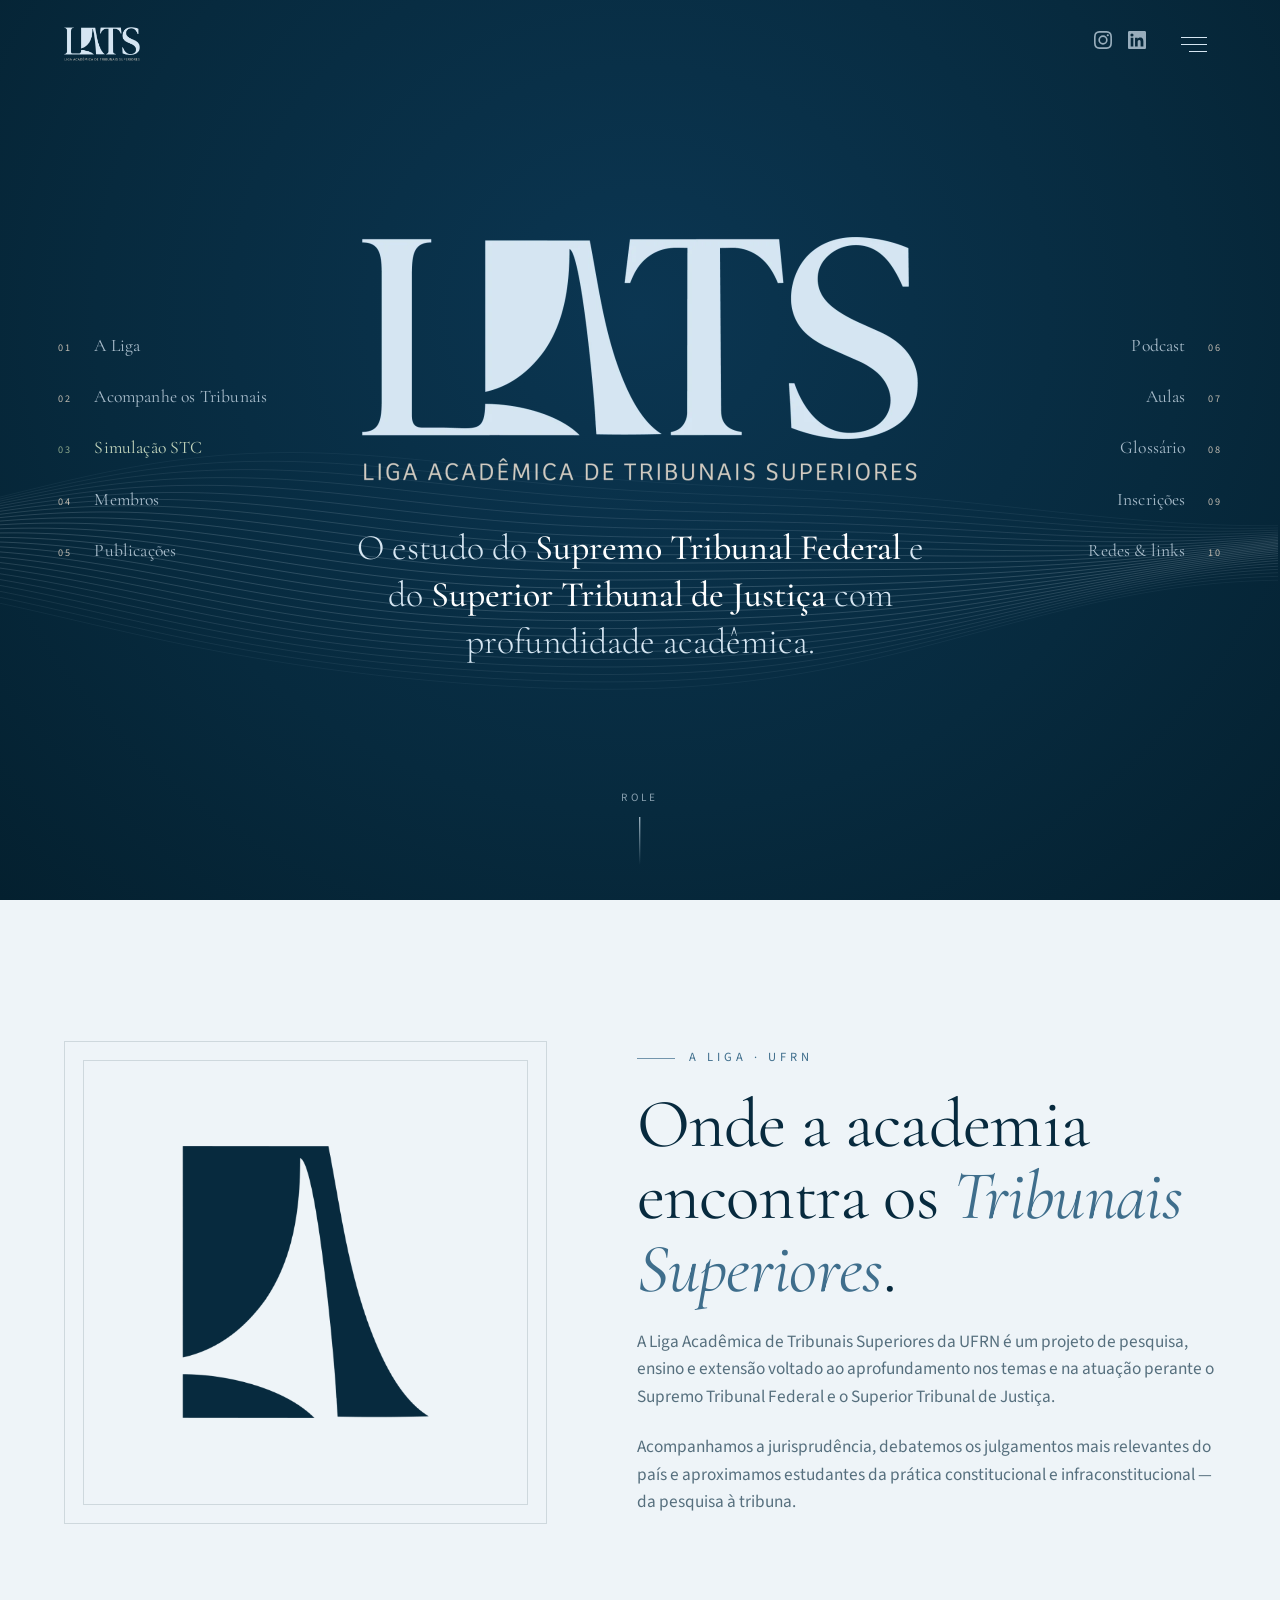
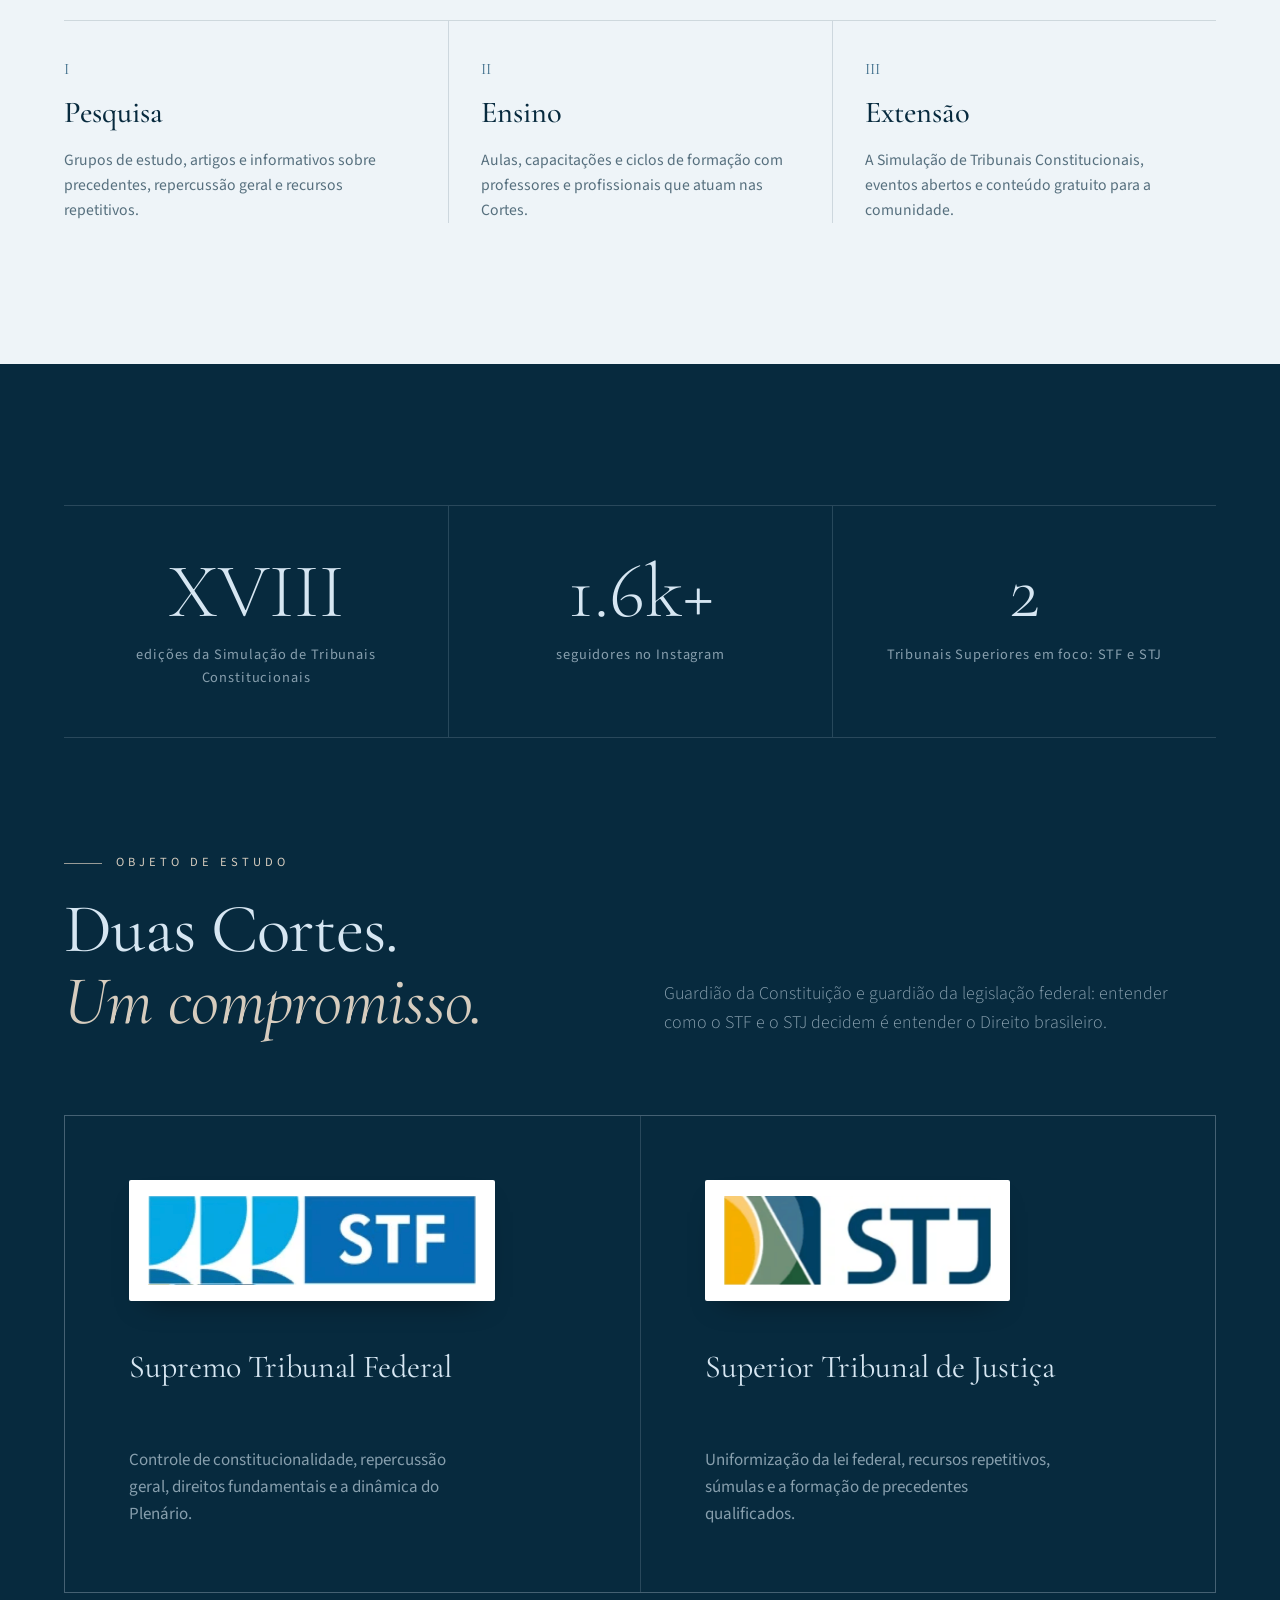
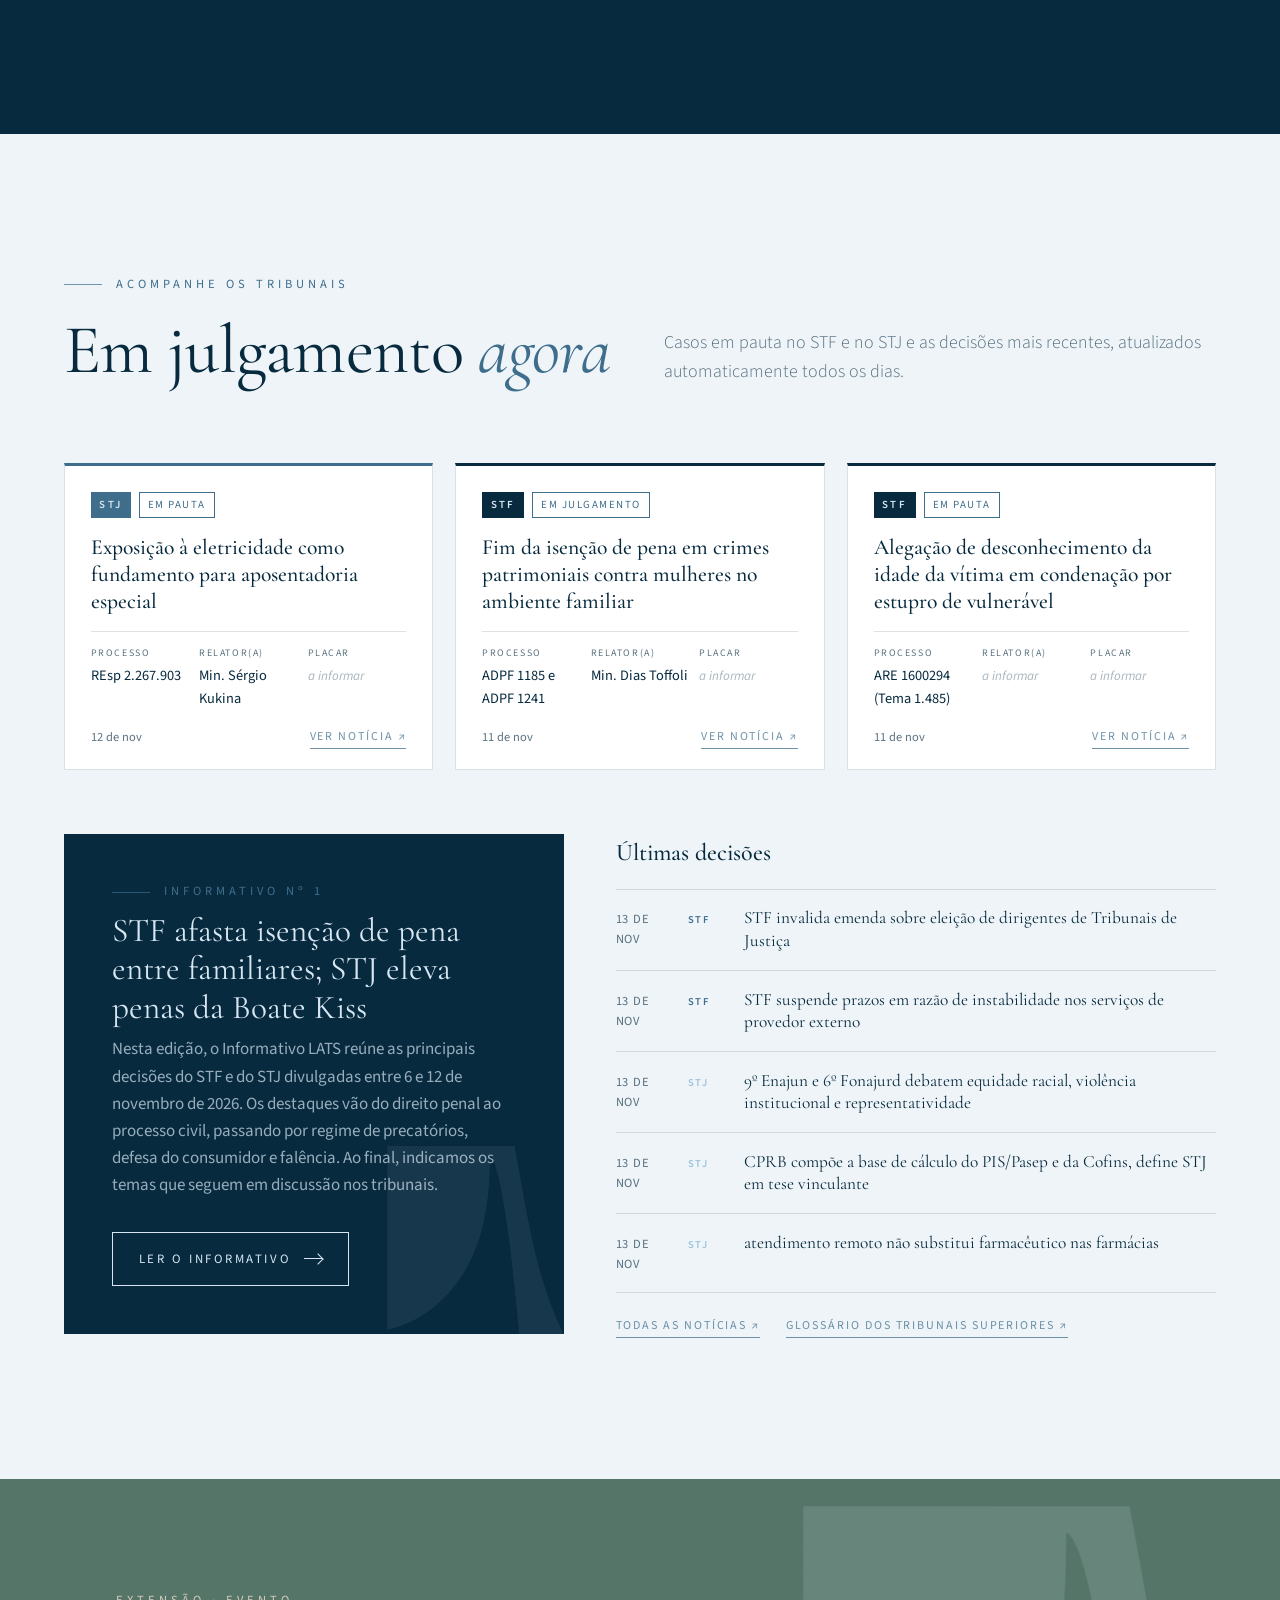
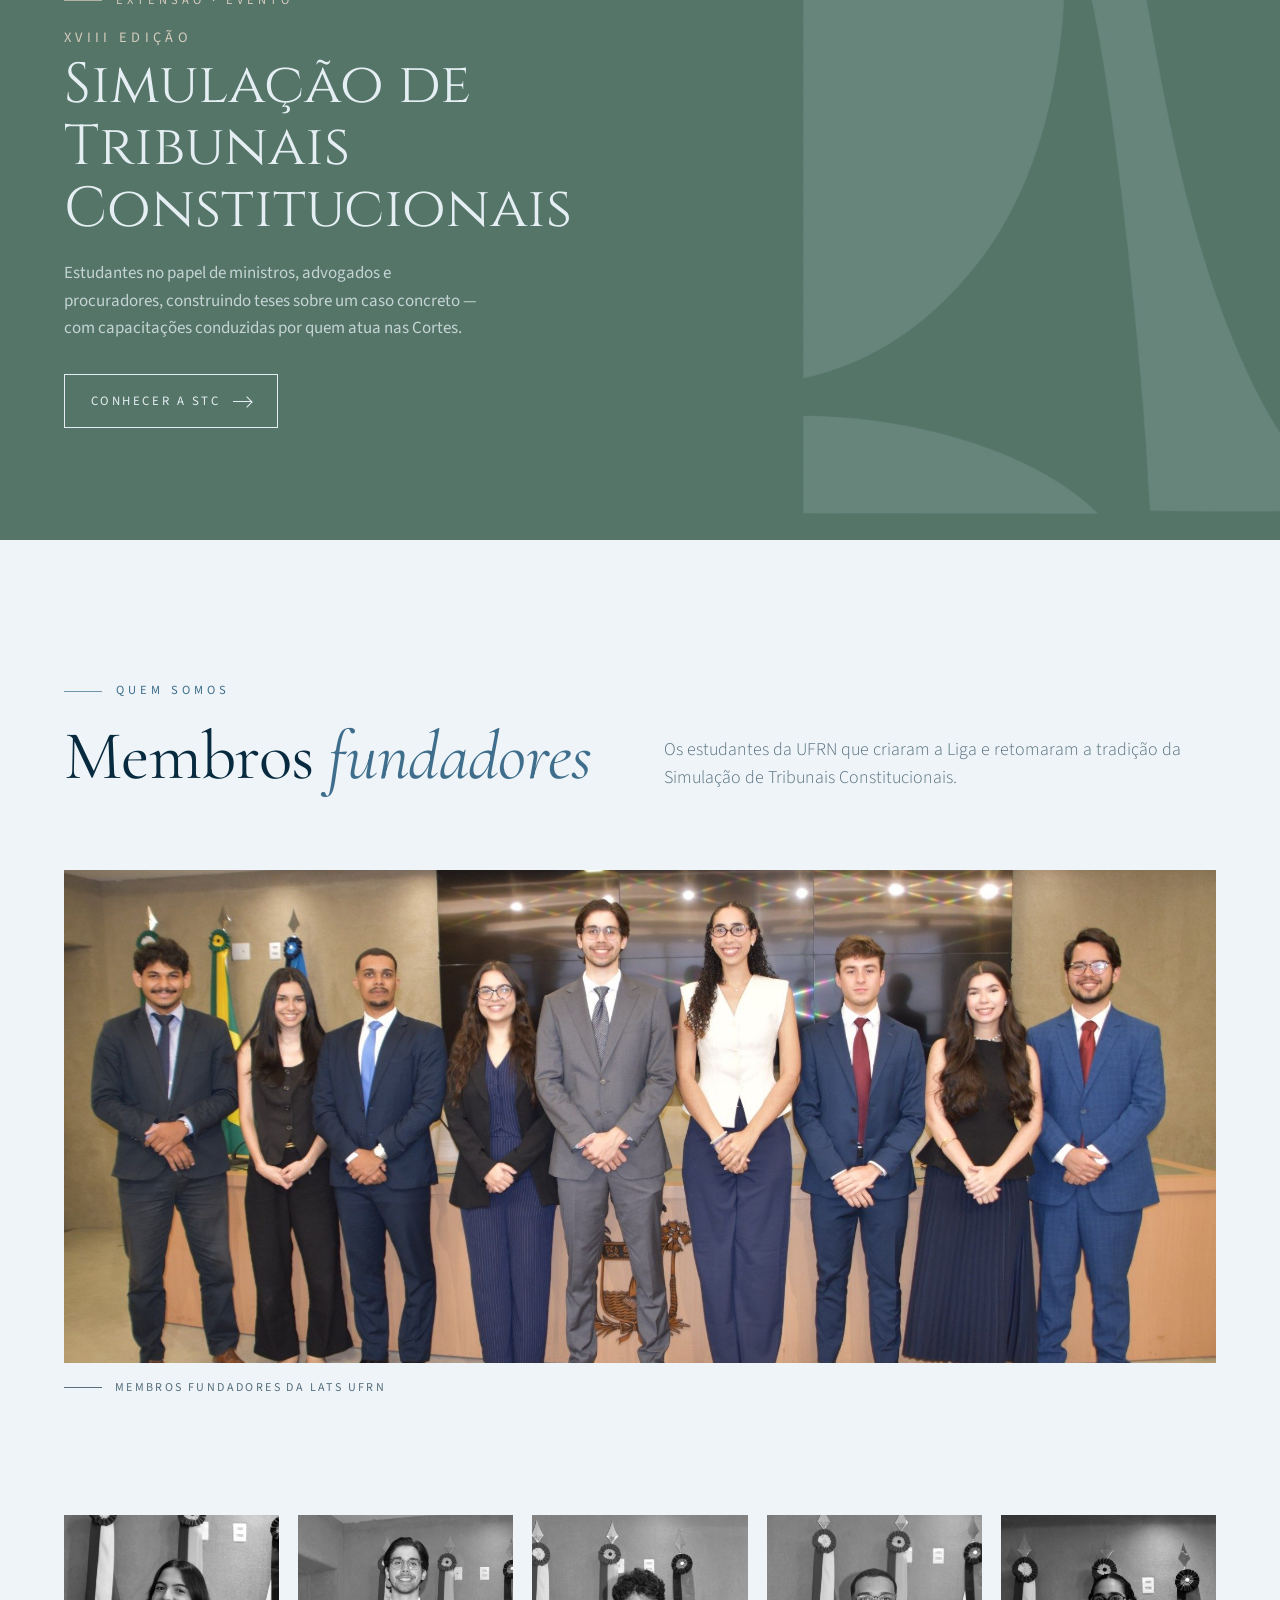
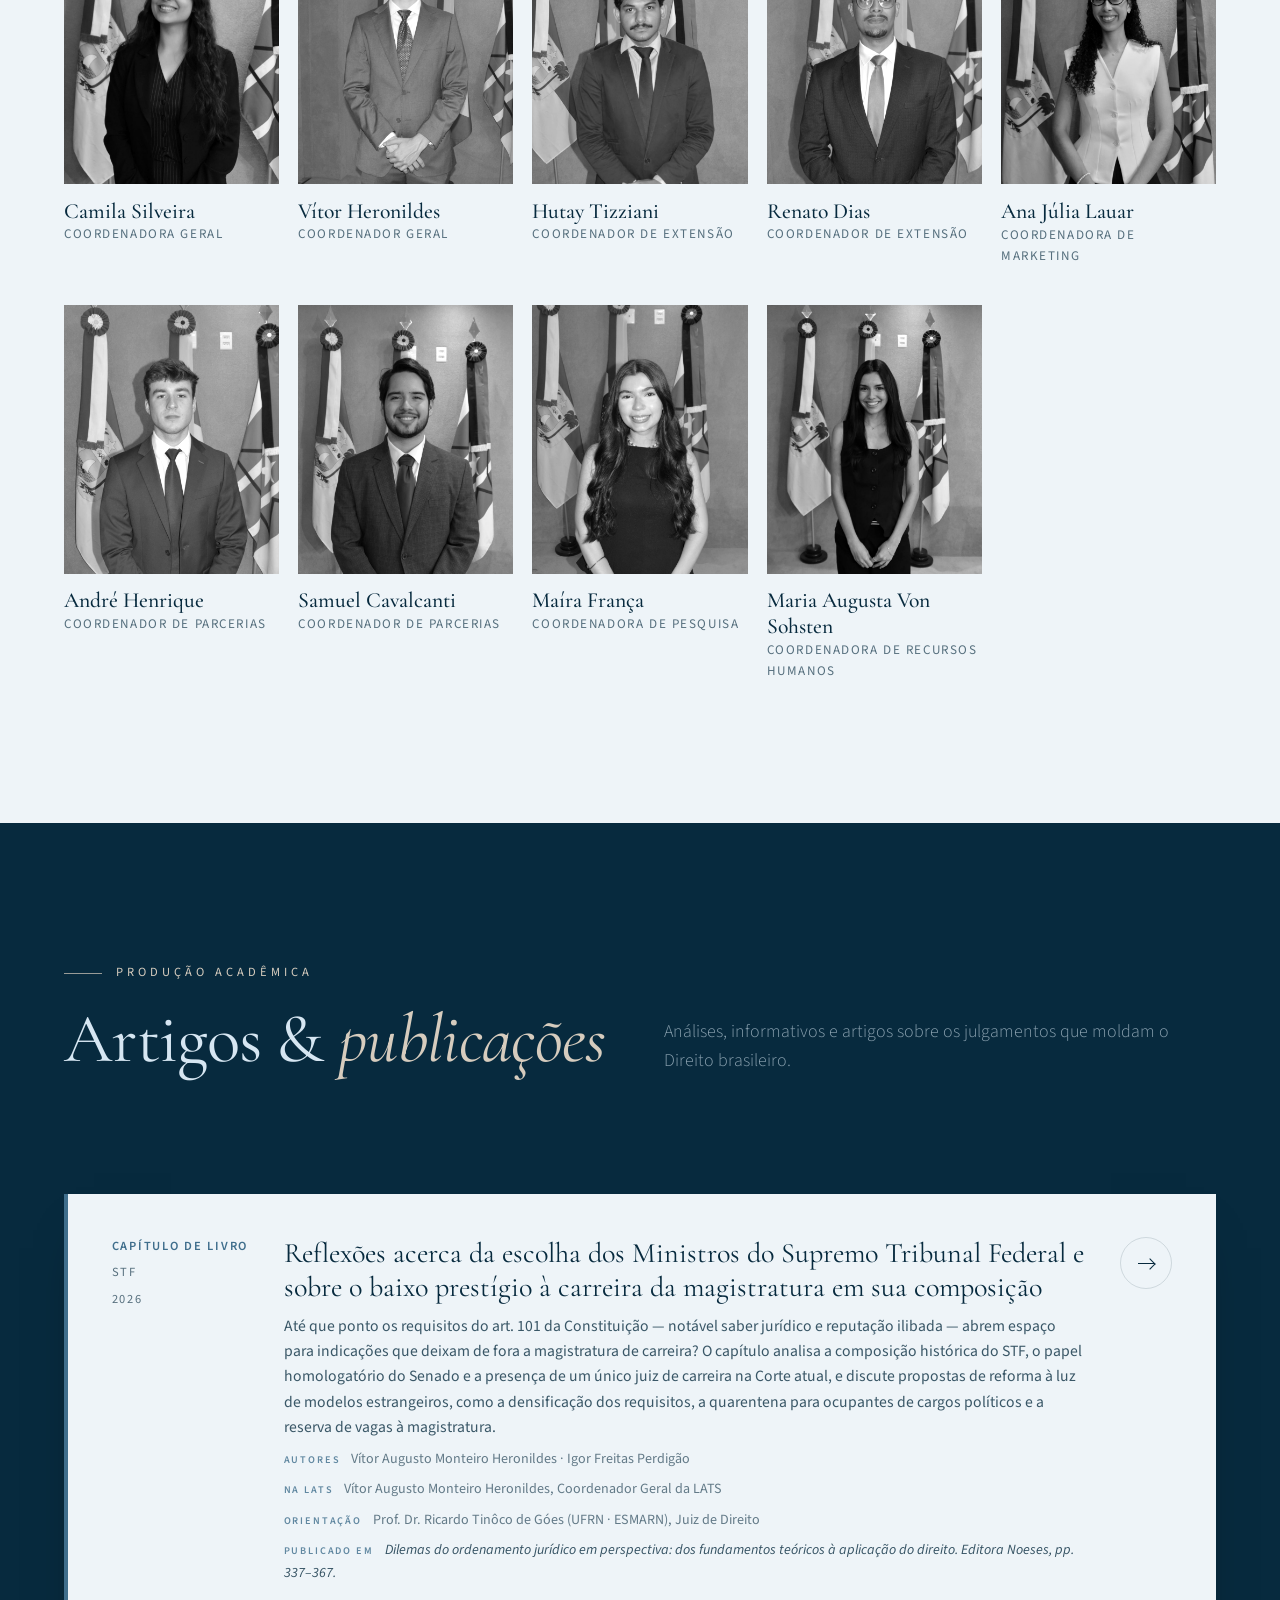
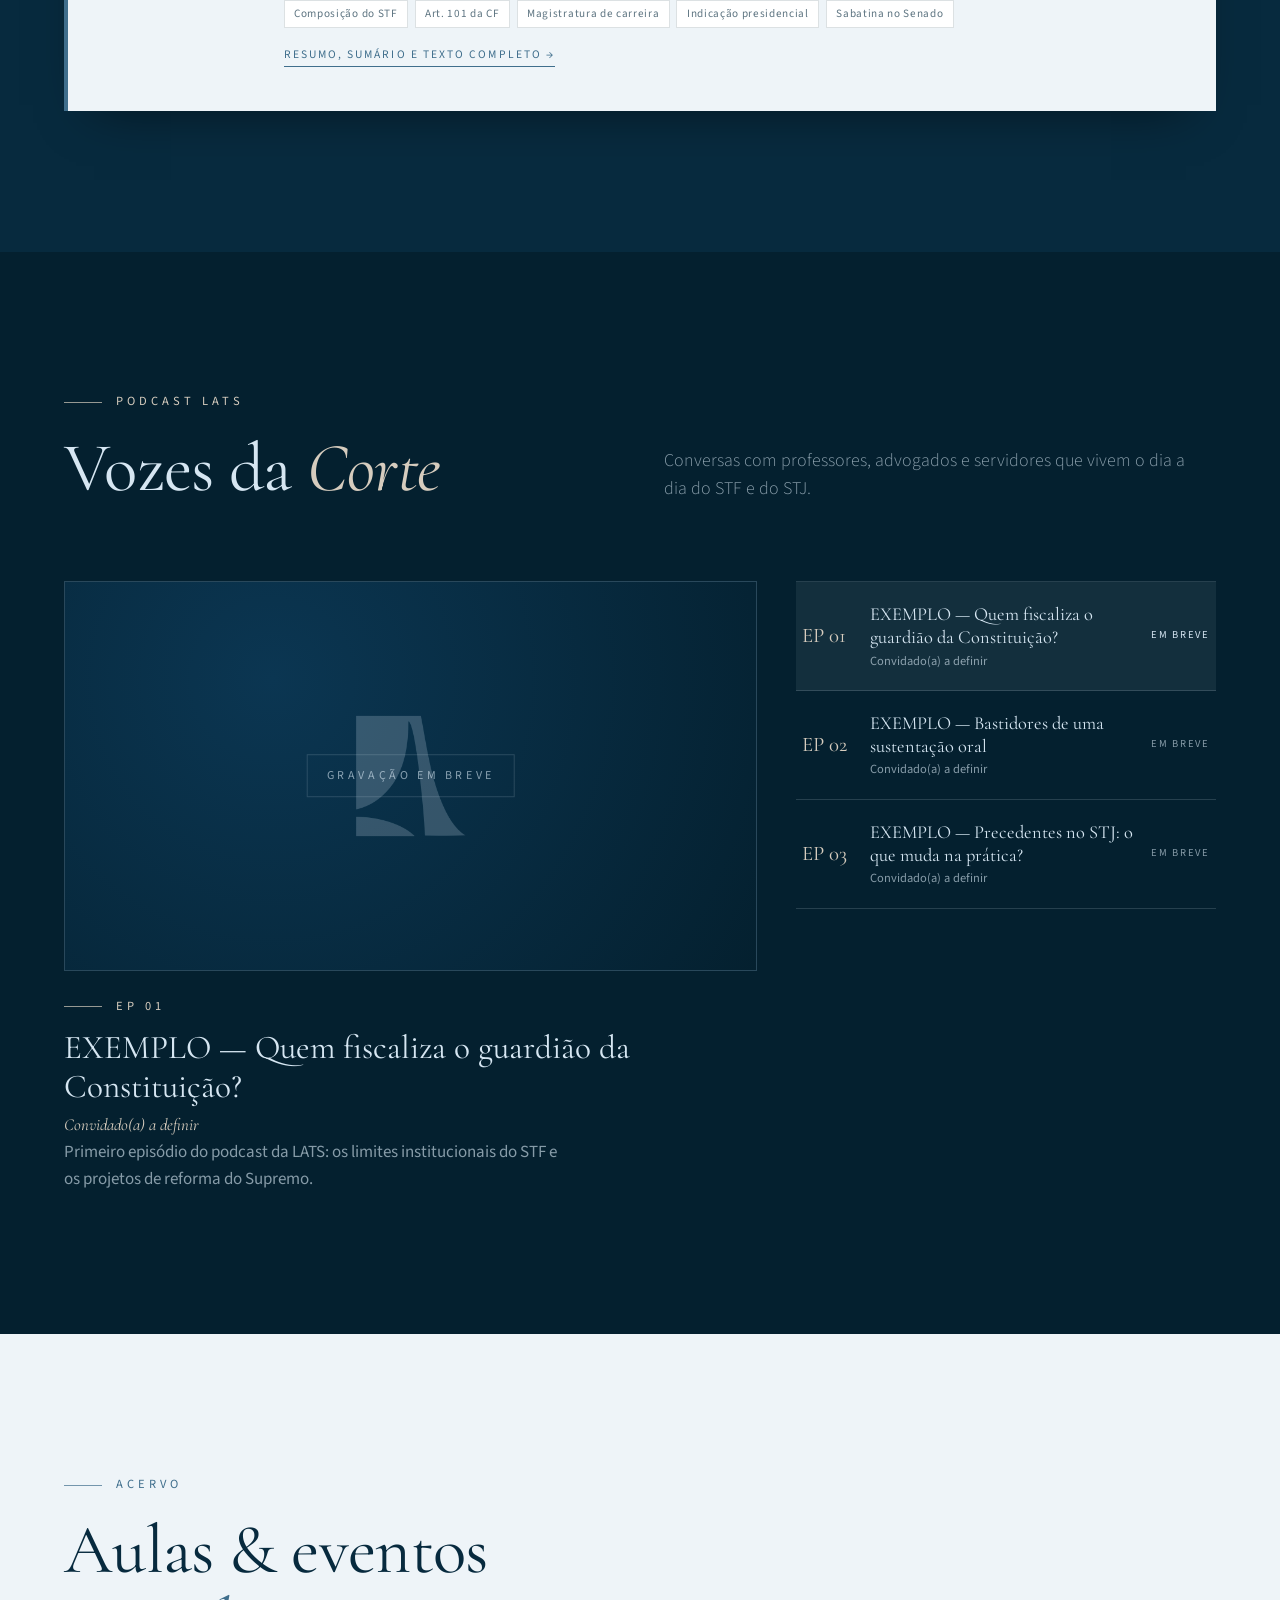
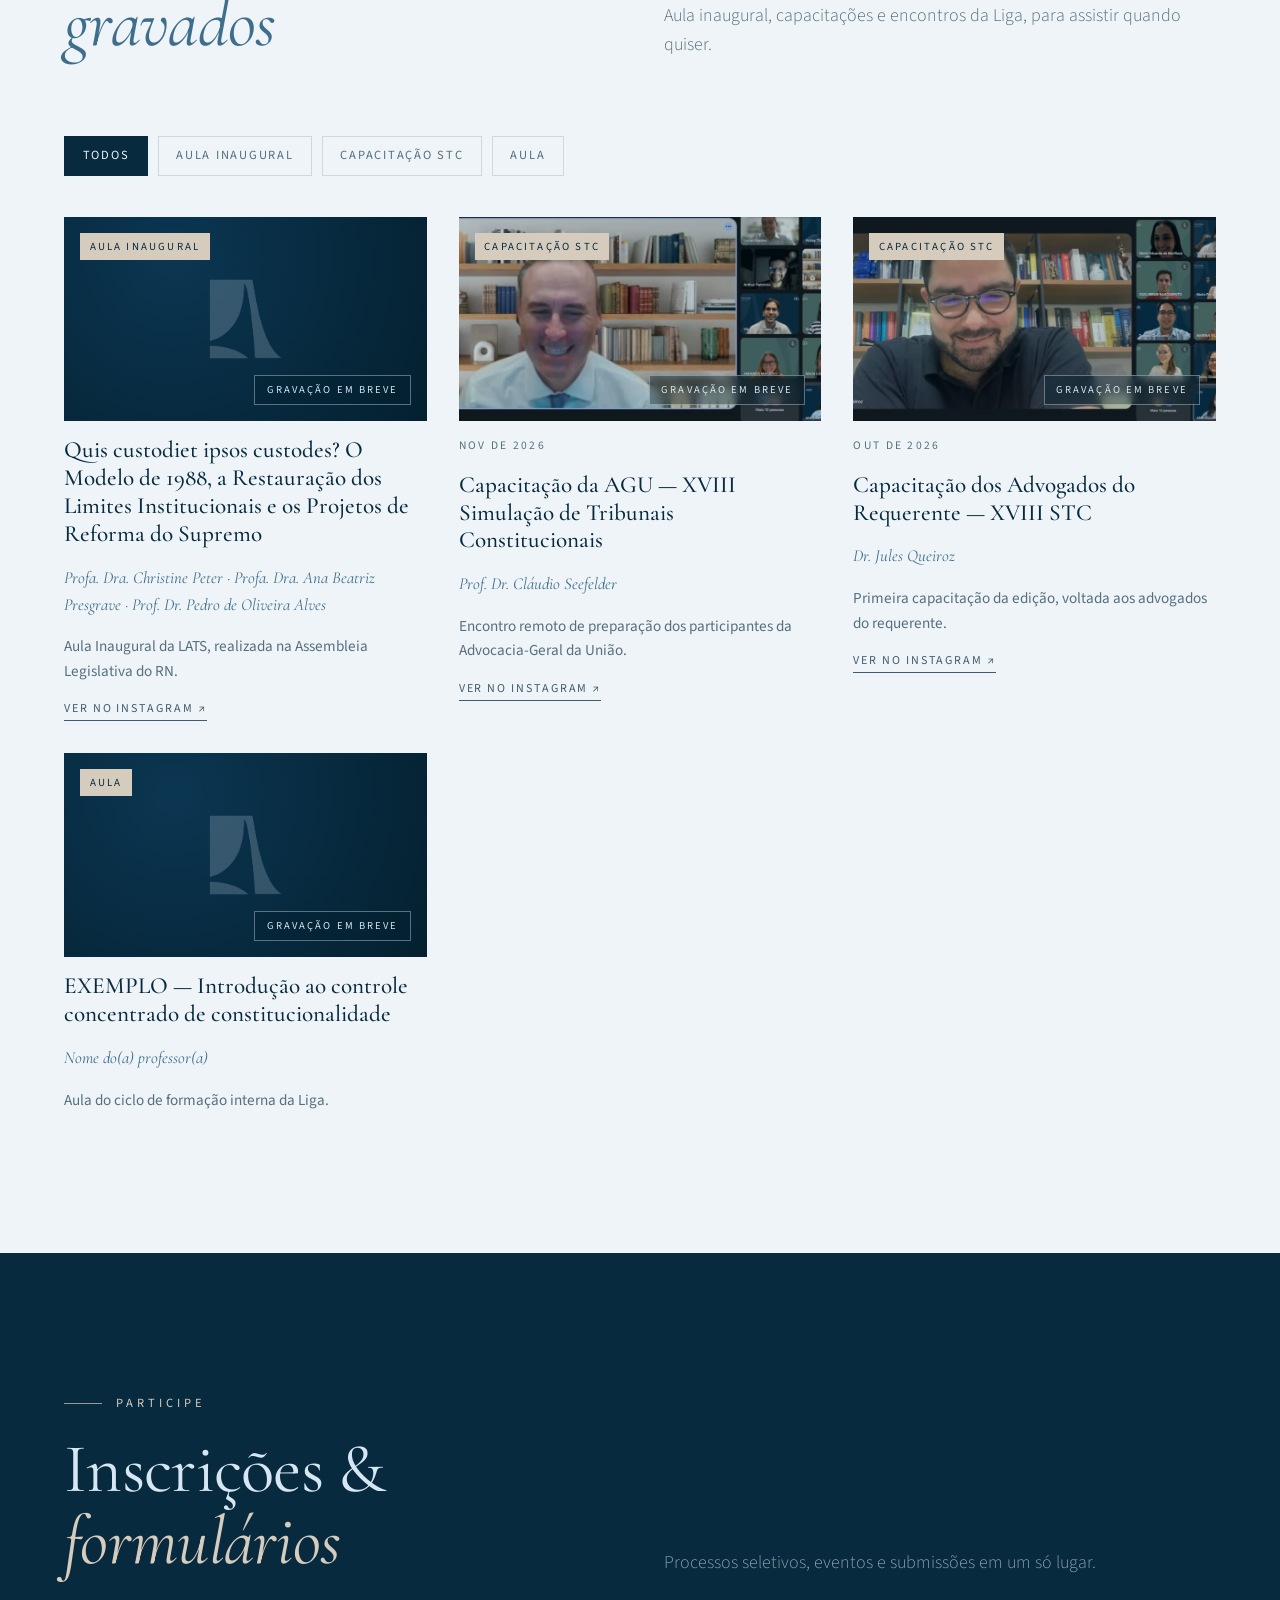
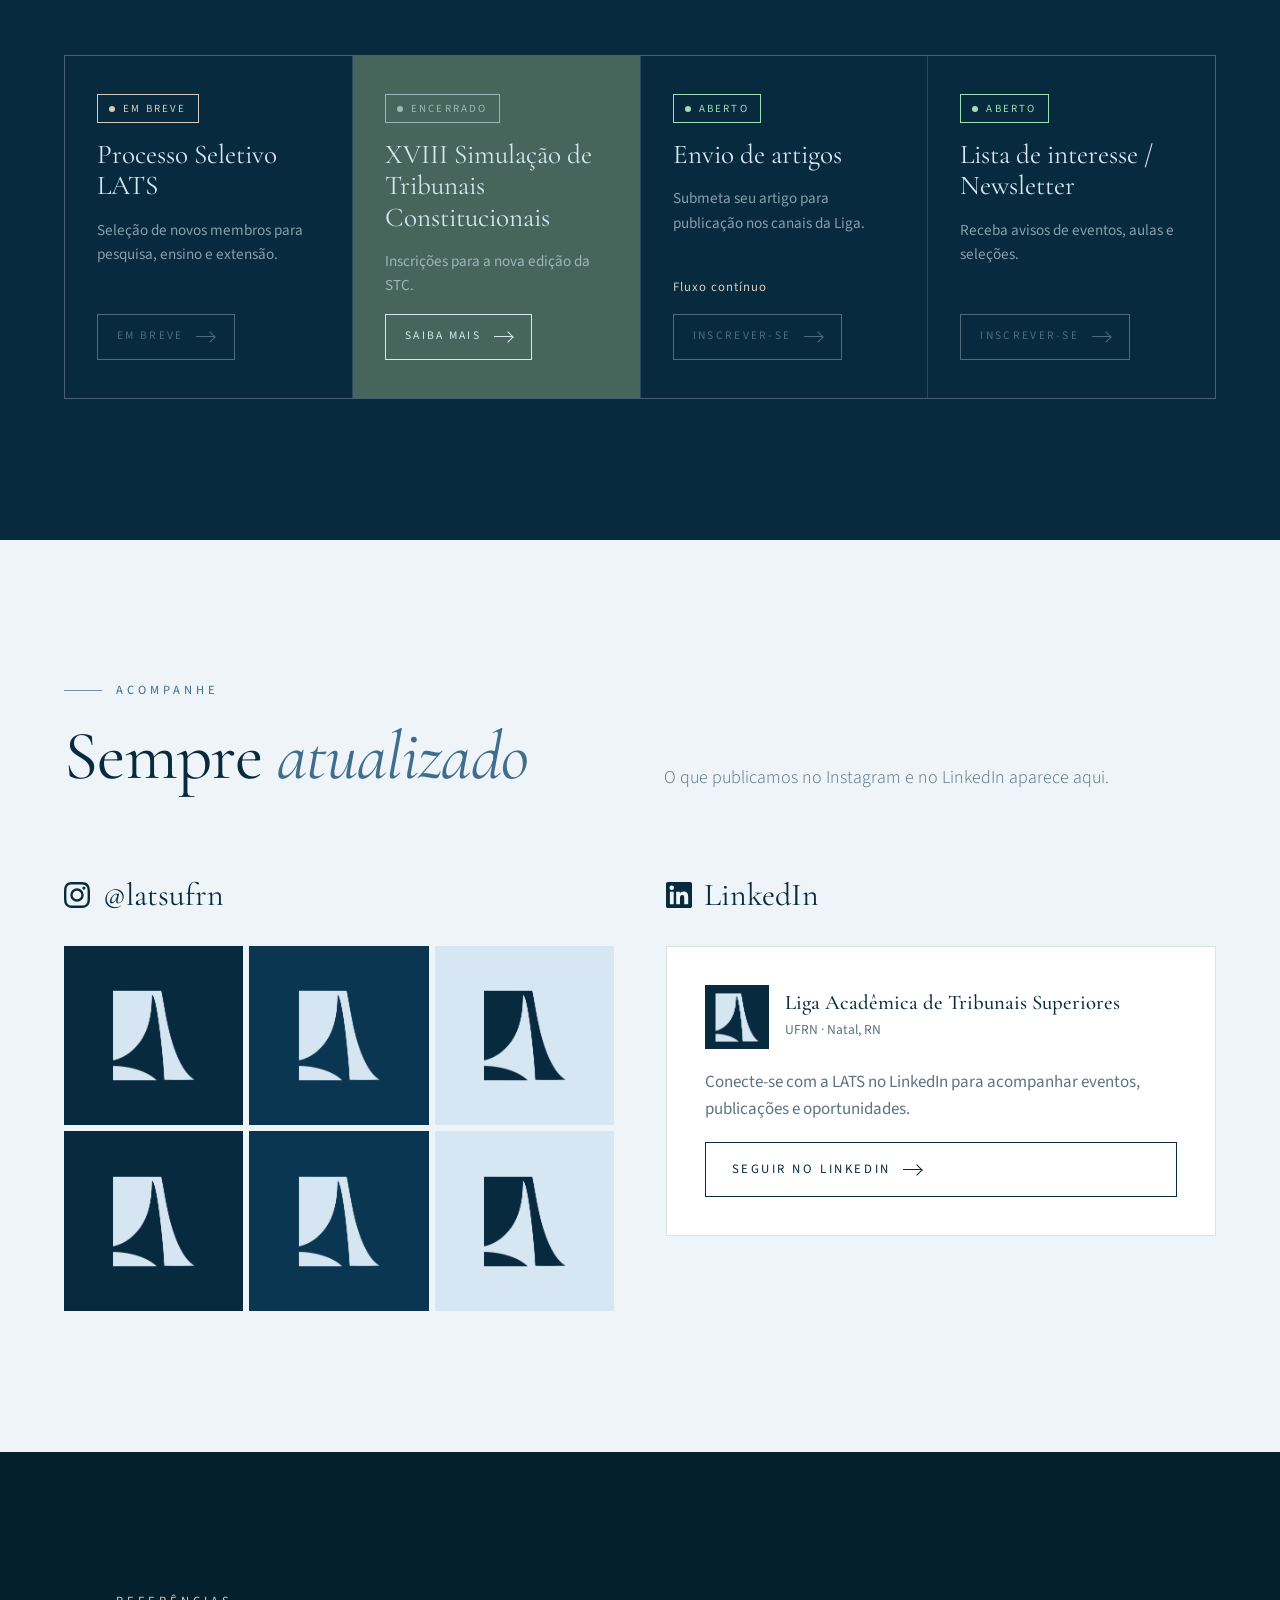
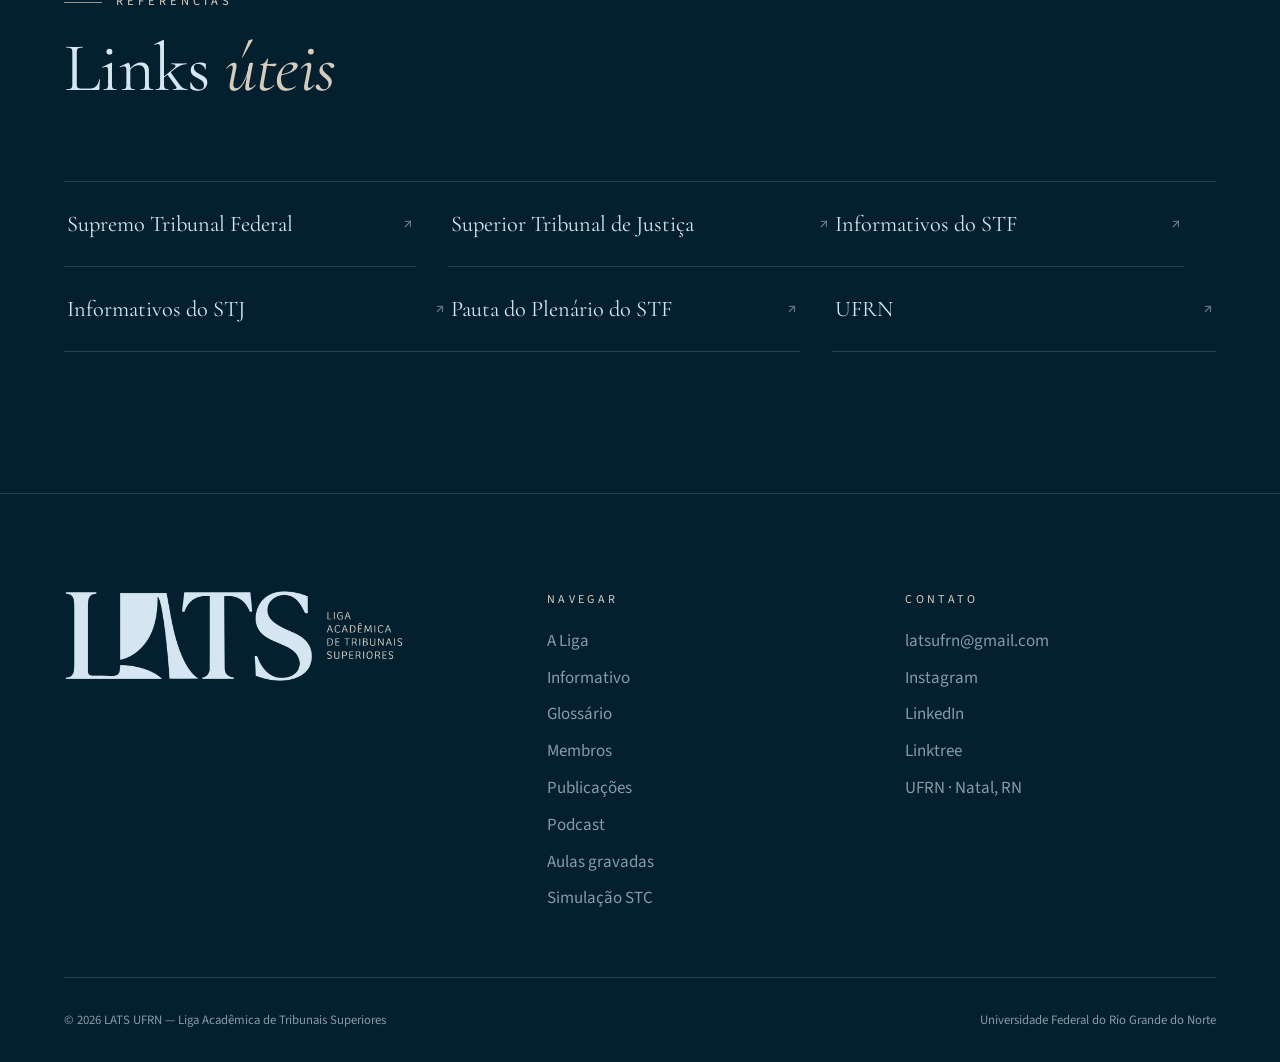
==== commit 0cbc8f2c: "Sumário da tela inicial nas laterais, em coluna Co-Authored-By: Claude Opus 5.5 <noreply@anthropic.c" ====
--- a/site/index.html
+++ b/site/index.html
@@ -22,7 +22,7 @@
 <link rel="apple-touch-icon" href="assets/img/simbolo.png">
 <link rel="preconnect" href="https://fonts.googleapis.com"><link rel="preconnect" href="https://fonts.gstatic.com" crossorigin>
 <link href="https://fonts.googleapis.com/css2?family=Cinzel:wght@400;500&family=Cormorant+Garamond:ital,wght@0,300;0,400;0,500;1,400&family=Source+Sans+3:wght@300;400;600&display=swap" rel="stylesheet">
-<link rel="stylesheet" href="assets/css/style.css">
+<link rel="stylesheet" href="assets/css/style.css?v=20261114">
 <script type="application/ld+json">
 {
  "@context": "https://schema.org",
@@ -97,19 +97,23 @@
     <h1 class="sr-only">LATS UFRN — Liga Acadêmica de Tribunais Superiores da Universidade Federal do Rio Grande do Norte</h1>
     <img class="hero-logo" src="assets/img/logo-h.png" alt="LATS — Liga Acadêmica de Tribunais Superiores">
     <p class="hero-tag">O estudo do <b>Supremo Tribunal Federal</b> e do <b>Superior Tribunal de Justiça</b> com profundidade acadêmica.</p>
-    <nav class="hero-nav" aria-label="Sumário da página">
-      <a href="#sobre">A Liga</a>
-      <a href="#tribunais">Acompanhe os Tribunais</a>
-      <a href="stc.html" class="is-stc">Simulação STC</a>
-      <a href="#membros">Membros</a>
-      <a href="#publicacoes">Publicações</a>
-      <a href="#podcast">Podcast</a>
-      <a href="#multimidia">Aulas</a>
-      <a href="glossario.html">Glossário</a>
-      <a href="#inscricoes">Inscrições</a>
-      <a href="#redes">Redes &amp; links</a>
-    </nav>
-  </div>
+  </div>
+  <nav class="hero-nav" aria-label="Sumário da página">
+    <div class="hn-col hn-l">
+      <a href="#sobre"><small>01</small><span>A Liga</span></a>
+      <a href="#tribunais"><small>02</small><span><i class="hn-opt">Acompanhe os </i>Tribunais</span></a>
+      <a href="stc.html" class="is-stc"><small>03</small><span>Simulação STC</span></a>
+      <a href="#membros"><small>04</small><span>Membros</span></a>
+      <a href="#publicacoes"><small>05</small><span>Publicações</span></a>
+    </div>
+    <div class="hn-col hn-r">
+      <a href="#podcast"><small>06</small><span>Podcast</span></a>
+      <a href="#multimidia"><small>07</small><span>Aulas</span></a>
+      <a href="glossario.html"><small>08</small><span>Glossário</span></a>
+      <a href="#inscricoes"><small>09</small><span>Inscrições</span></a>
+      <a href="#redes"><small>10</small><span>Redes &amp; links</span></a>
+    </div>
+  </nav>
   <a href="#sobre" class="scroll-cue">Role<i></i></a>
 </section>
 
@@ -286,7 +290,7 @@
 <script src="assets/js/content.js"></script>
 <script src="data/tribunais.js"></script>
 <script src="data/informativos.js"></script>
-<script src="assets/js/main.js"></script>
+<script src="assets/js/main.js?v=20261114"></script>
 <script src="assets/js/tribunais.js"></script>
 </body>
 </html>
--- a/site/assets/css/style.css
+++ b/site/assets/css/style.css
@@ -799,13 +799,36 @@
 .vleia a{font-weight:600}
 @media (max-width:980px){.art-grid{grid-template-columns:1fr}.art-side{position:static}.art-pdf object{height:70vh}}
 
-/* Sumário na tela inicial */
+/* Sumário na tela inicial (laterais) */
 html{scroll-padding-top:80px}
-.hero-nav{display:flex;flex-wrap:wrap;justify-content:center;gap:.6rem;max-width:860px;opacity:0;animation:rise 1.6s 1.1s var(--ease) forwards}
-.hero-nav a{font-size:.72rem;letter-spacing:.16em;text-transform:uppercase;padding:.7rem 1.1rem;border:1px solid var(--line);color:var(--ink);background:rgba(4,20,32,.35);backdrop-filter:blur(4px);transition:.35s var(--ease)}
-.hero-nav a:hover,.hero-nav a:focus-visible{border-color:var(--accent);color:#fff;background:rgba(40,110,160,.25)}
-.hero-nav a.is-stc{border-color:rgba(150,180,150,.5);color:#cfe0c9}
-.hero-nav a.is-stc:hover{border-color:#9db896;background:rgba(110,150,100,.2)}
-.hero .hero-inner{padding-top:6rem;padding-bottom:6rem}
-@media (max-width:640px){.hero-inner{gap:1.8rem}.hero-nav{display:grid;grid-template-columns:1fr 1fr;width:100%;gap:.5rem}.hero-nav a{padding:.75rem .6rem;font-size:.66rem;letter-spacing:.1em;text-align:center;display:flex;align-items:center;justify-content:center}}
-@media (prefers-reduced-motion:reduce){.hero-nav{opacity:1;animation:none}}
+.hero-nav{position:absolute;inset:0;pointer-events:none;display:flex;justify-content:space-between;align-items:center;padding:0 clamp(2rem,4.5vw,5rem)}
+.hn-col{display:flex;flex-direction:column;gap:1.25rem;pointer-events:auto;opacity:0;animation:rise 1.6s 1.1s var(--ease) forwards}
+.hn-r{align-items:flex-end;text-align:right;animation-delay:1.25s}
+.hero-nav a{display:flex;align-items:baseline;gap:.9rem;font-family:var(--serif);font-weight:400;font-size:clamp(1.1rem,1.25vw,1.4rem);letter-spacing:.01em;color:rgba(214,230,242,.78);transition:color .4s var(--ease)}
+.hn-r a{flex-direction:row-reverse}
+.hero-nav small{font-family:var(--sans);font-size:.64rem;letter-spacing:.2em;color:var(--accent);opacity:.9;min-width:1.4rem}
+.hn-r small{text-align:right}
+.hero-nav span{position:relative;padding-bottom:3px}
+.hero-nav span::after{content:"";position:absolute;left:0;right:0;bottom:0;height:1px;background:currentColor;transform:scaleX(0);transform-origin:left;transition:transform .5s var(--ease)}
+.hn-r span::after{transform-origin:right}
+.hero-nav a:hover,.hero-nav a:focus-visible{color:#fff}
+.hero-nav a:hover span::after,.hero-nav a:focus-visible span::after{transform:scaleX(1)}
+.hero-nav a.is-stc{color:#c4d6bd}
+.hero-nav a.is-stc small{color:#9db896}
+.hero-nav a.is-stc:hover{color:#e3eedd}
+@media (max-width:1180px){
+  .hero{grid-template-rows:1fr auto;padding-bottom:6.5rem}
+  .hero-nav{position:relative;inset:auto;pointer-events:auto;width:100%;max-width:520px;margin:0 auto;padding:0 6vw;align-items:flex-start;gap:1.5rem}
+  .hn-col{gap:.85rem}
+  .hero-nav a{font-size:1.05rem}
+}
+.hn-opt{font-style:normal}
+@media (max-width:640px){
+  .hero{padding-bottom:3rem}
+  .hero .scroll-cue{display:none}
+  .hero-nav{padding:0 7vw}
+  .hero-nav a{gap:.6rem;font-size:1.02rem;white-space:nowrap}
+  .hero-nav small{min-width:0}
+  .hn-opt{display:none}
+}
+@media (prefers-reduced-motion:reduce){.hn-col{opacity:1;animation:none}}
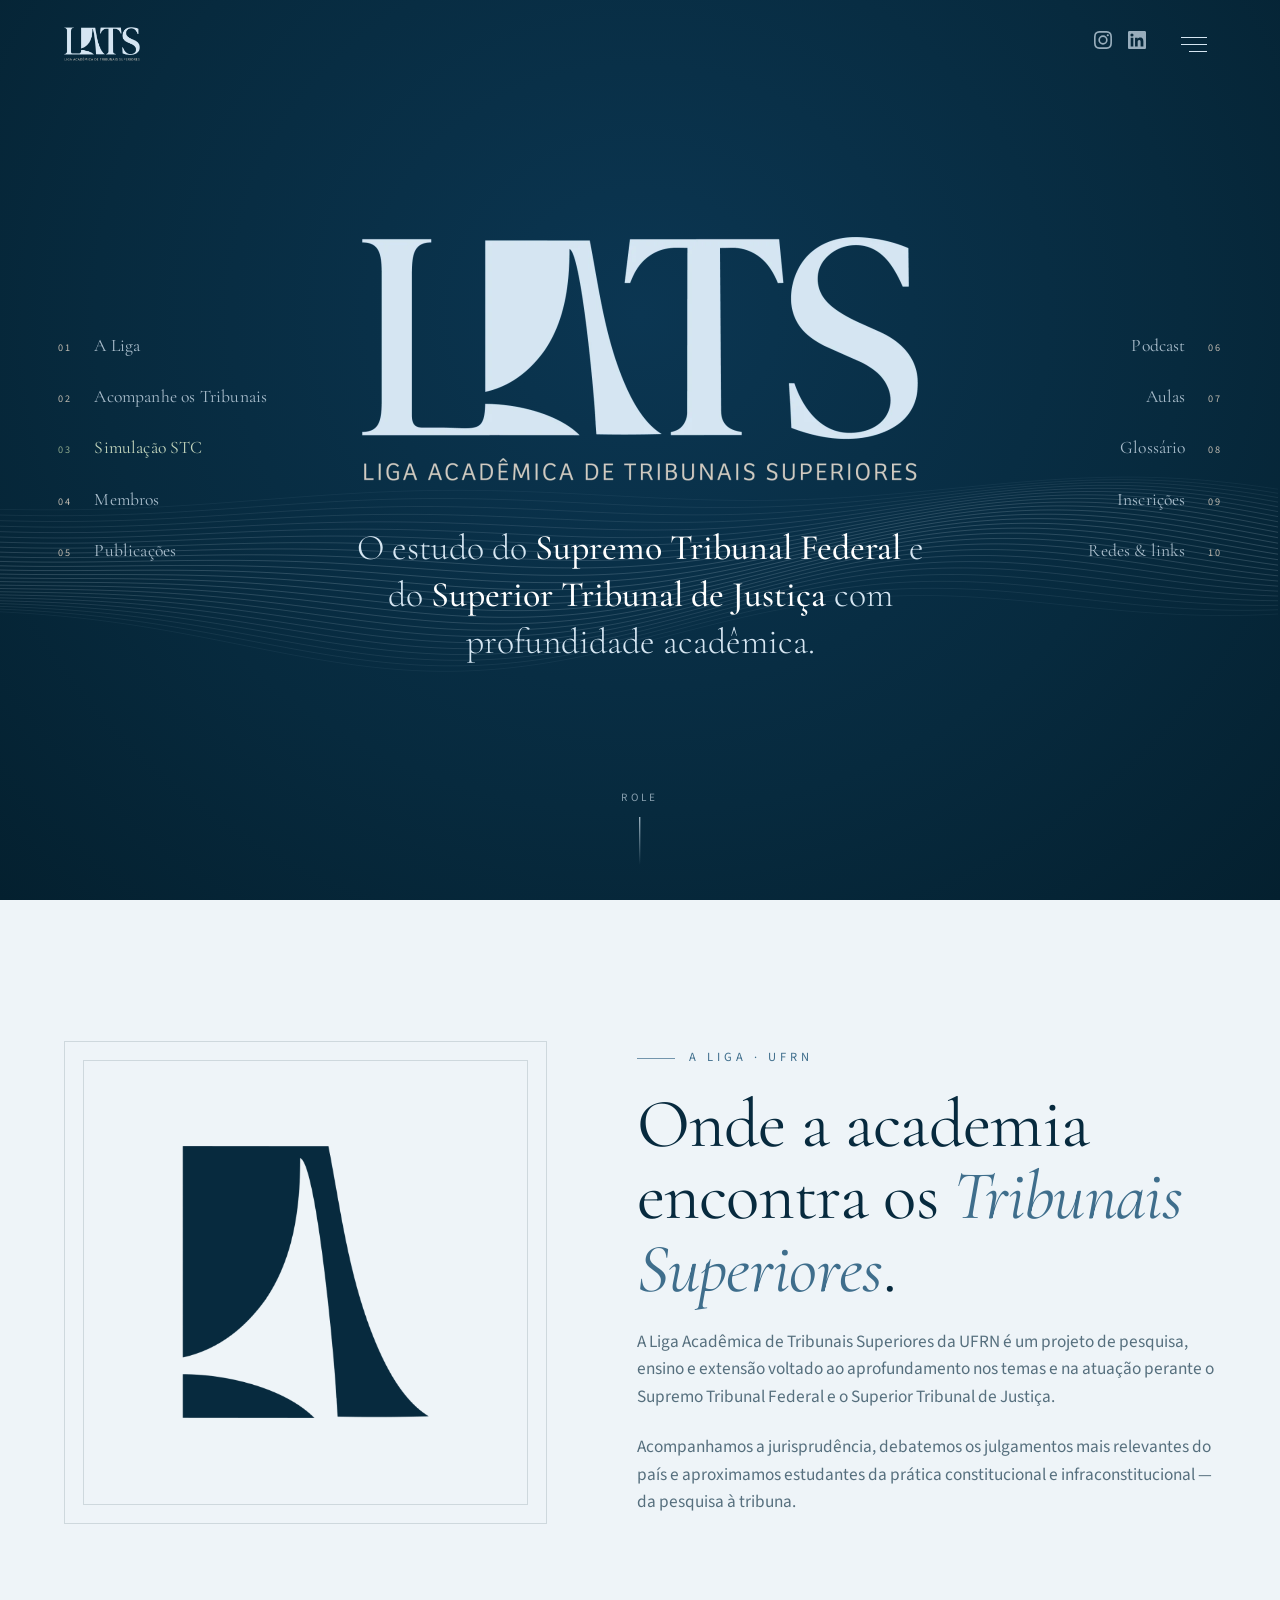
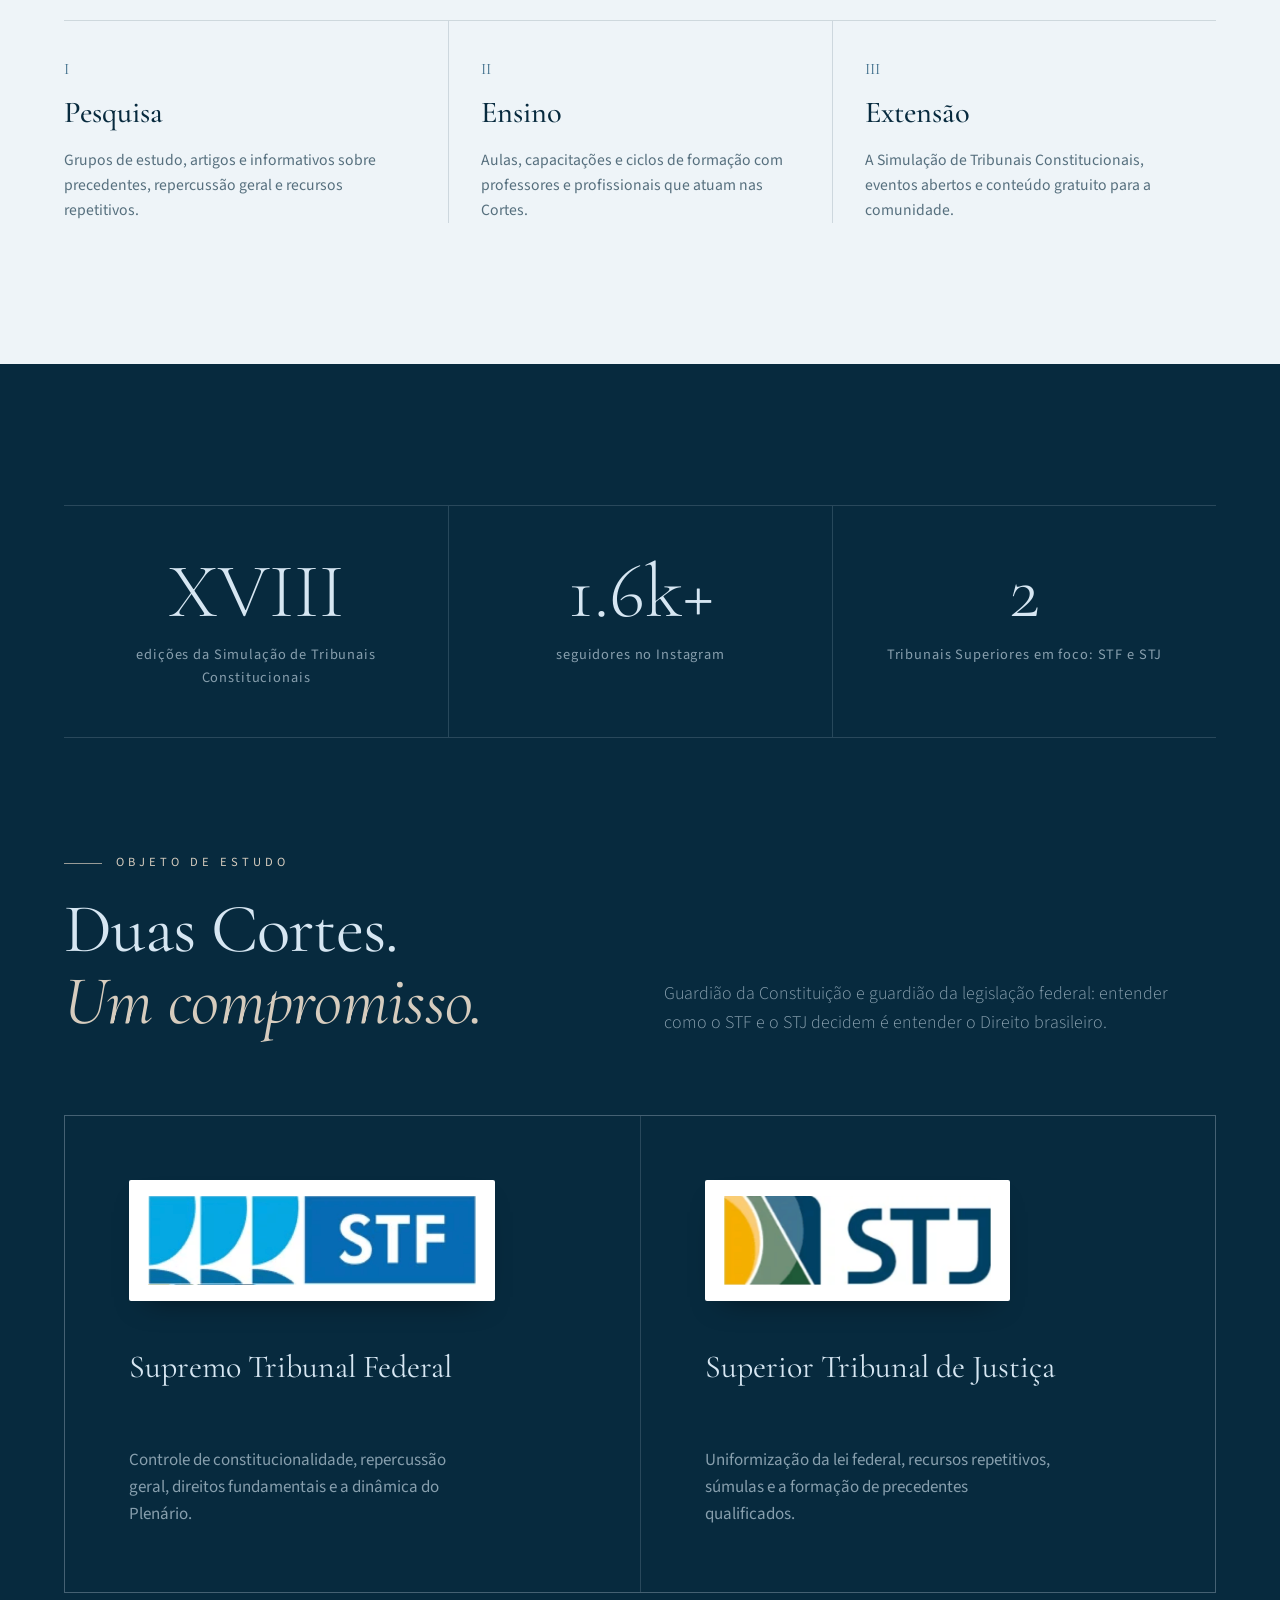
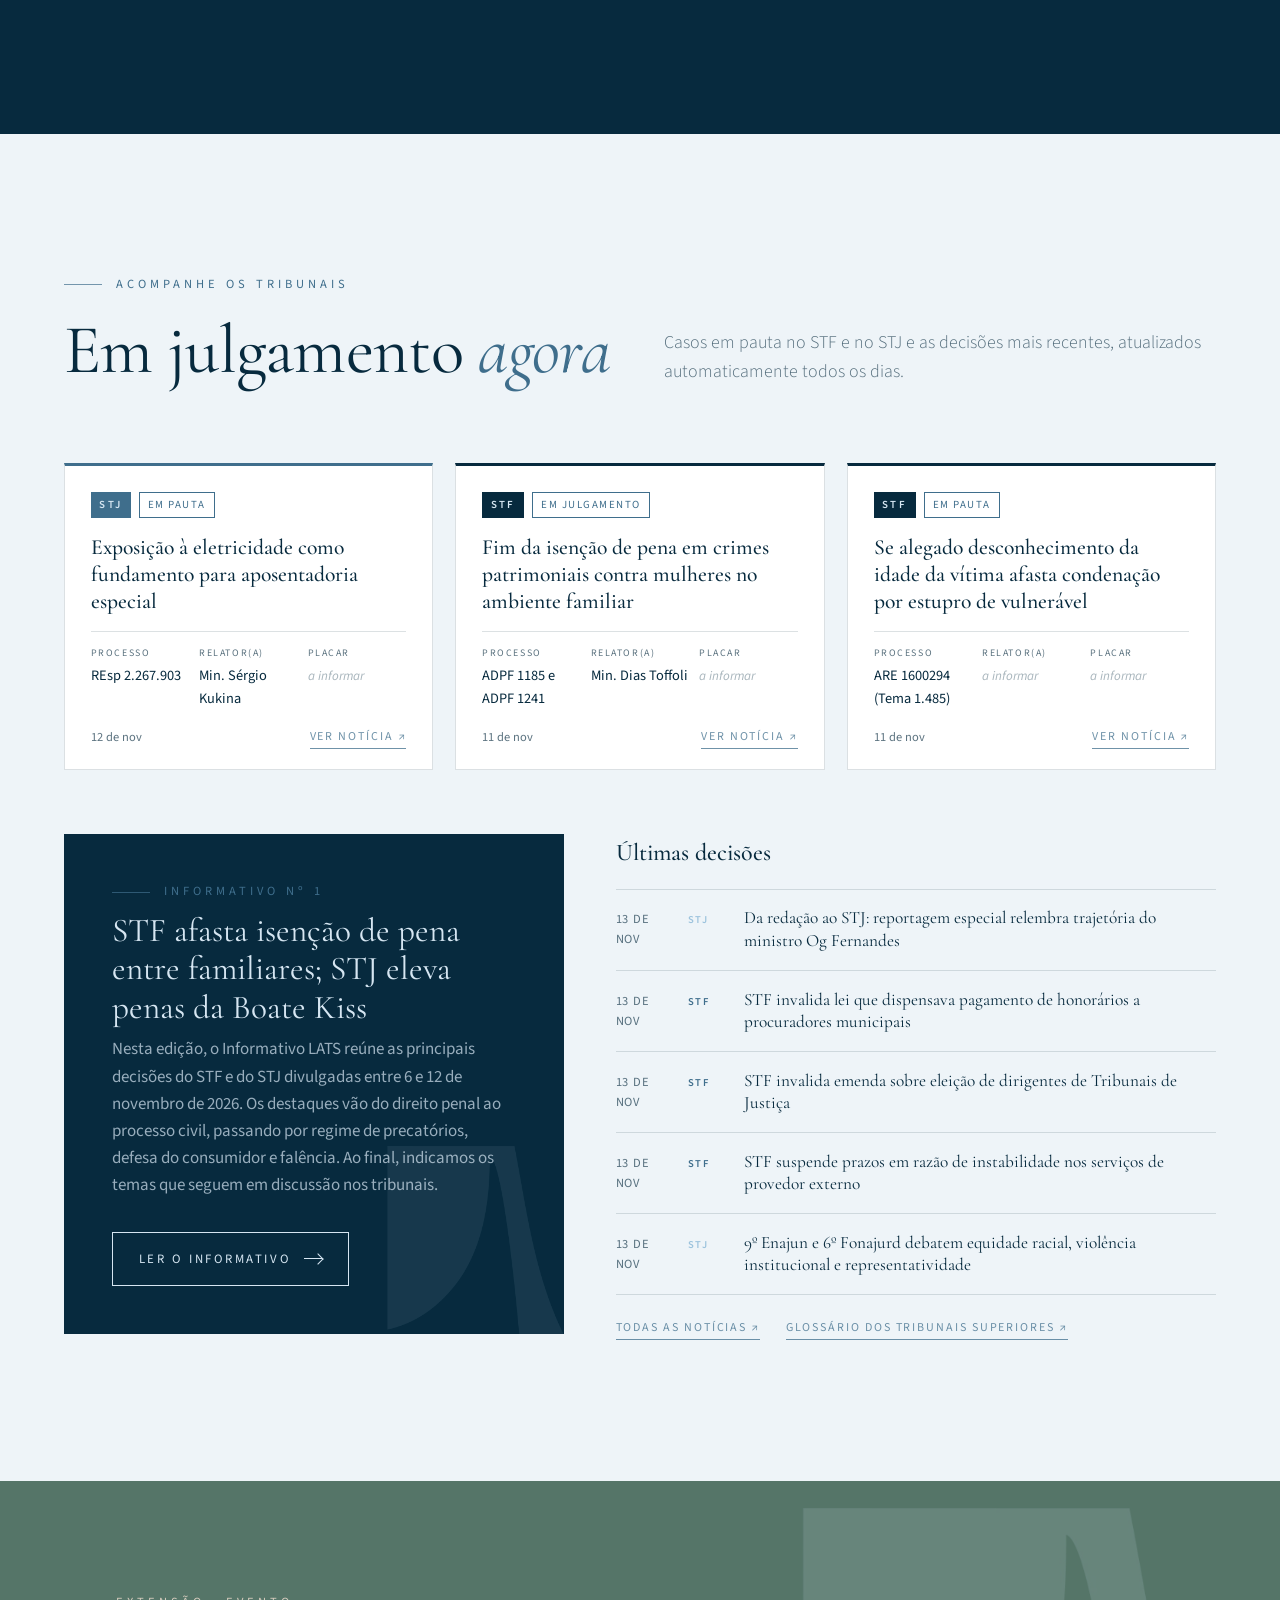
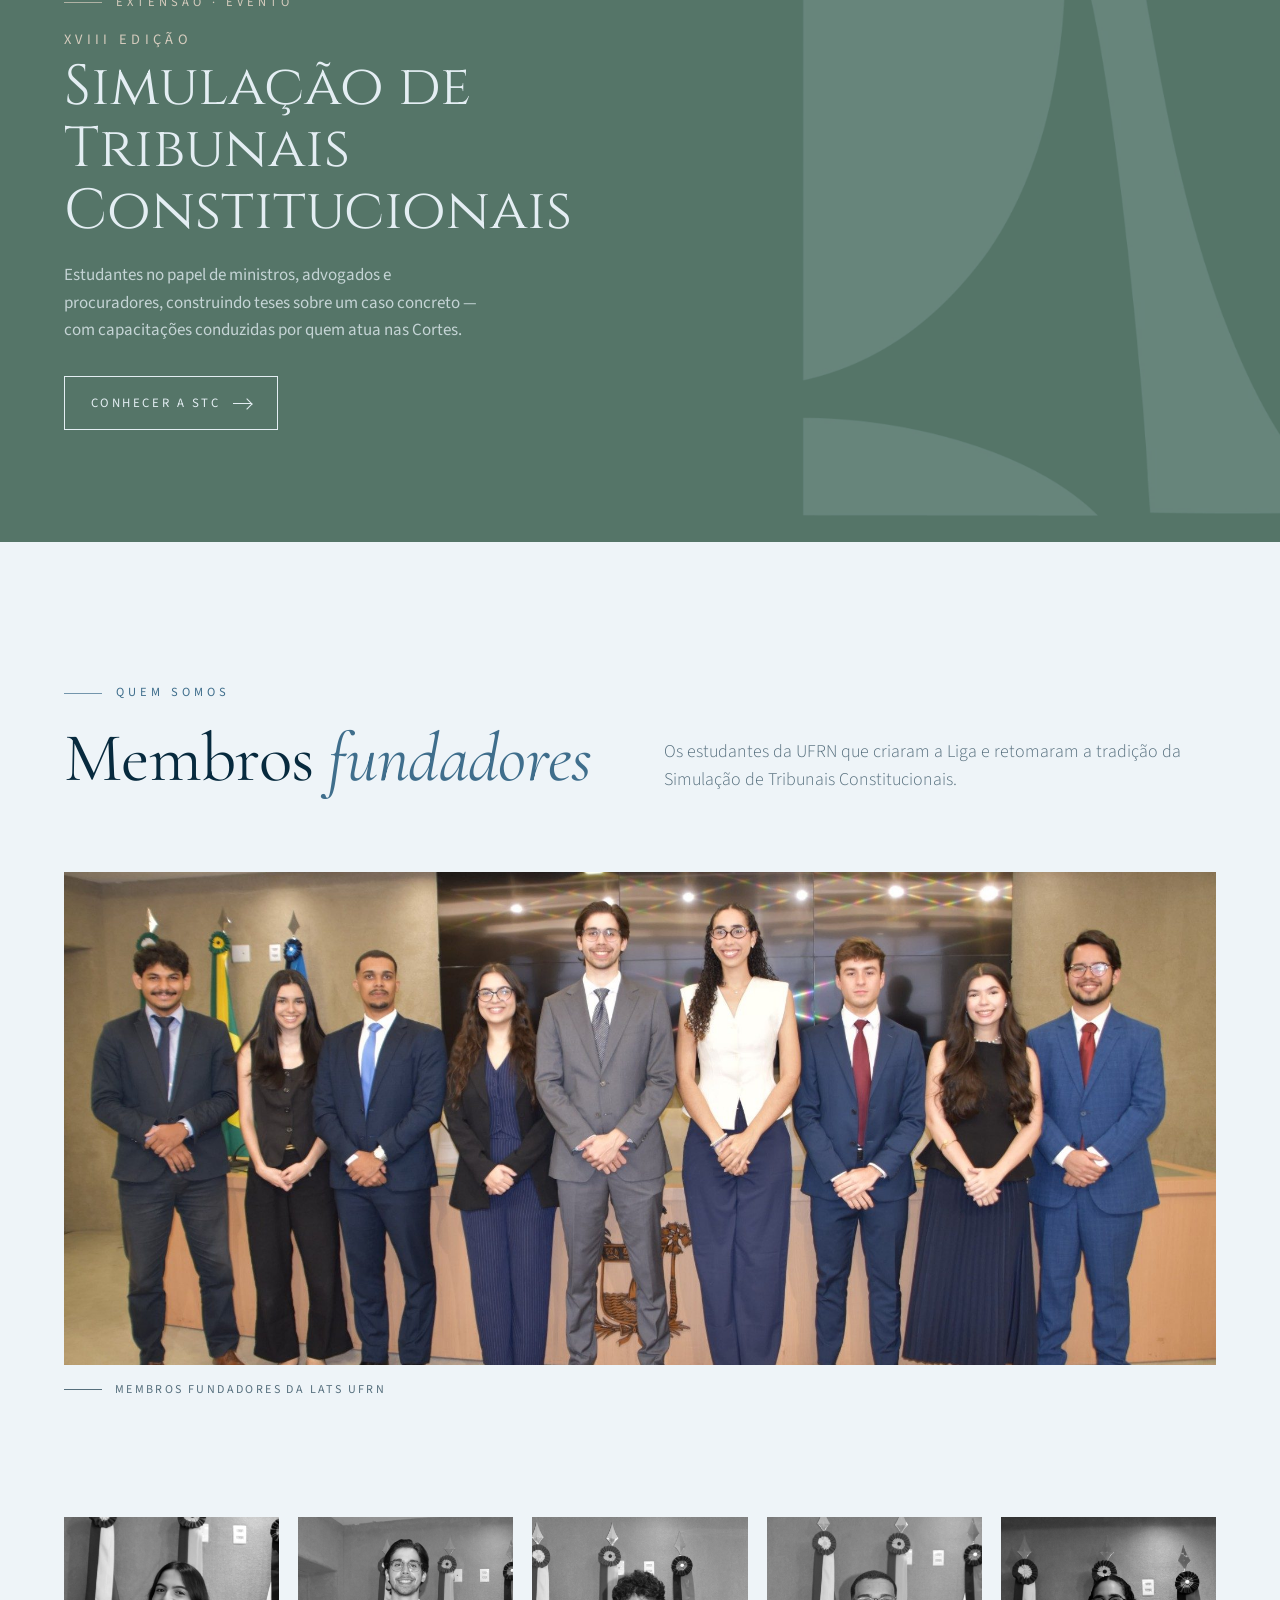
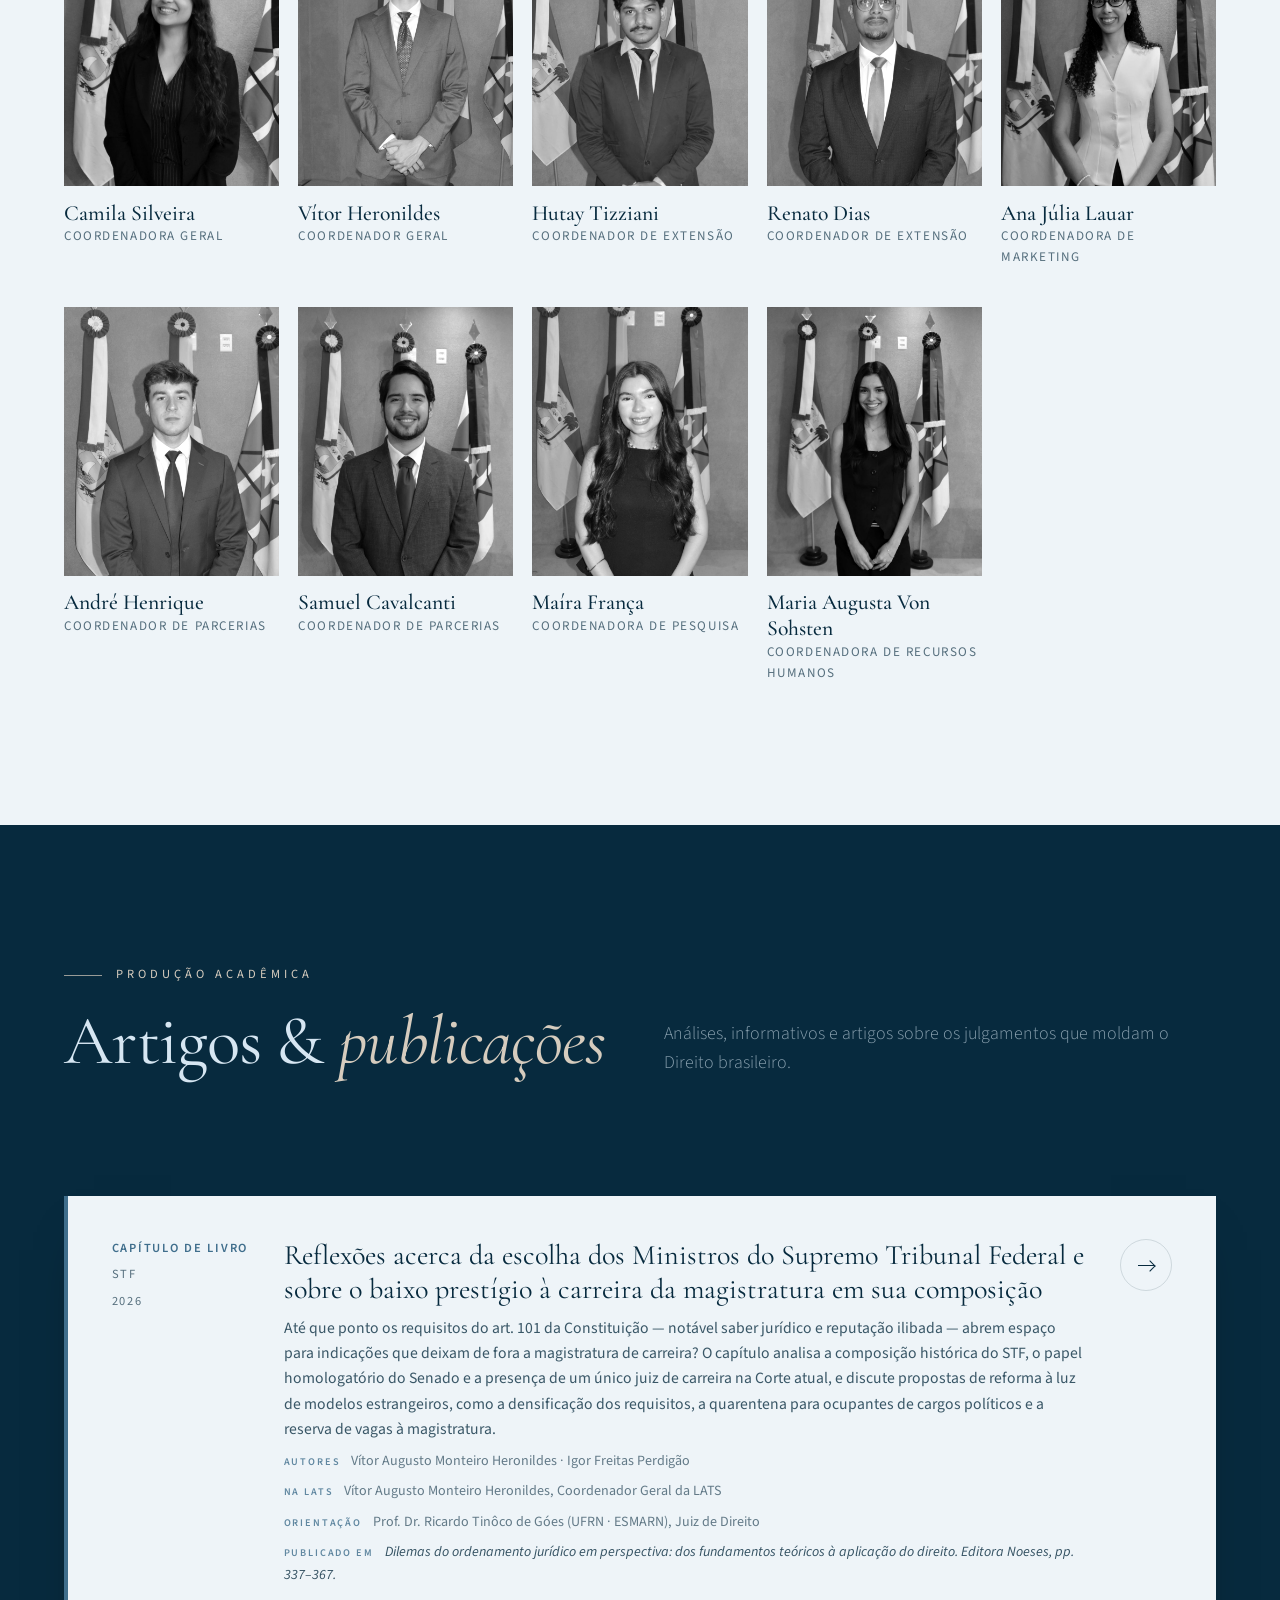
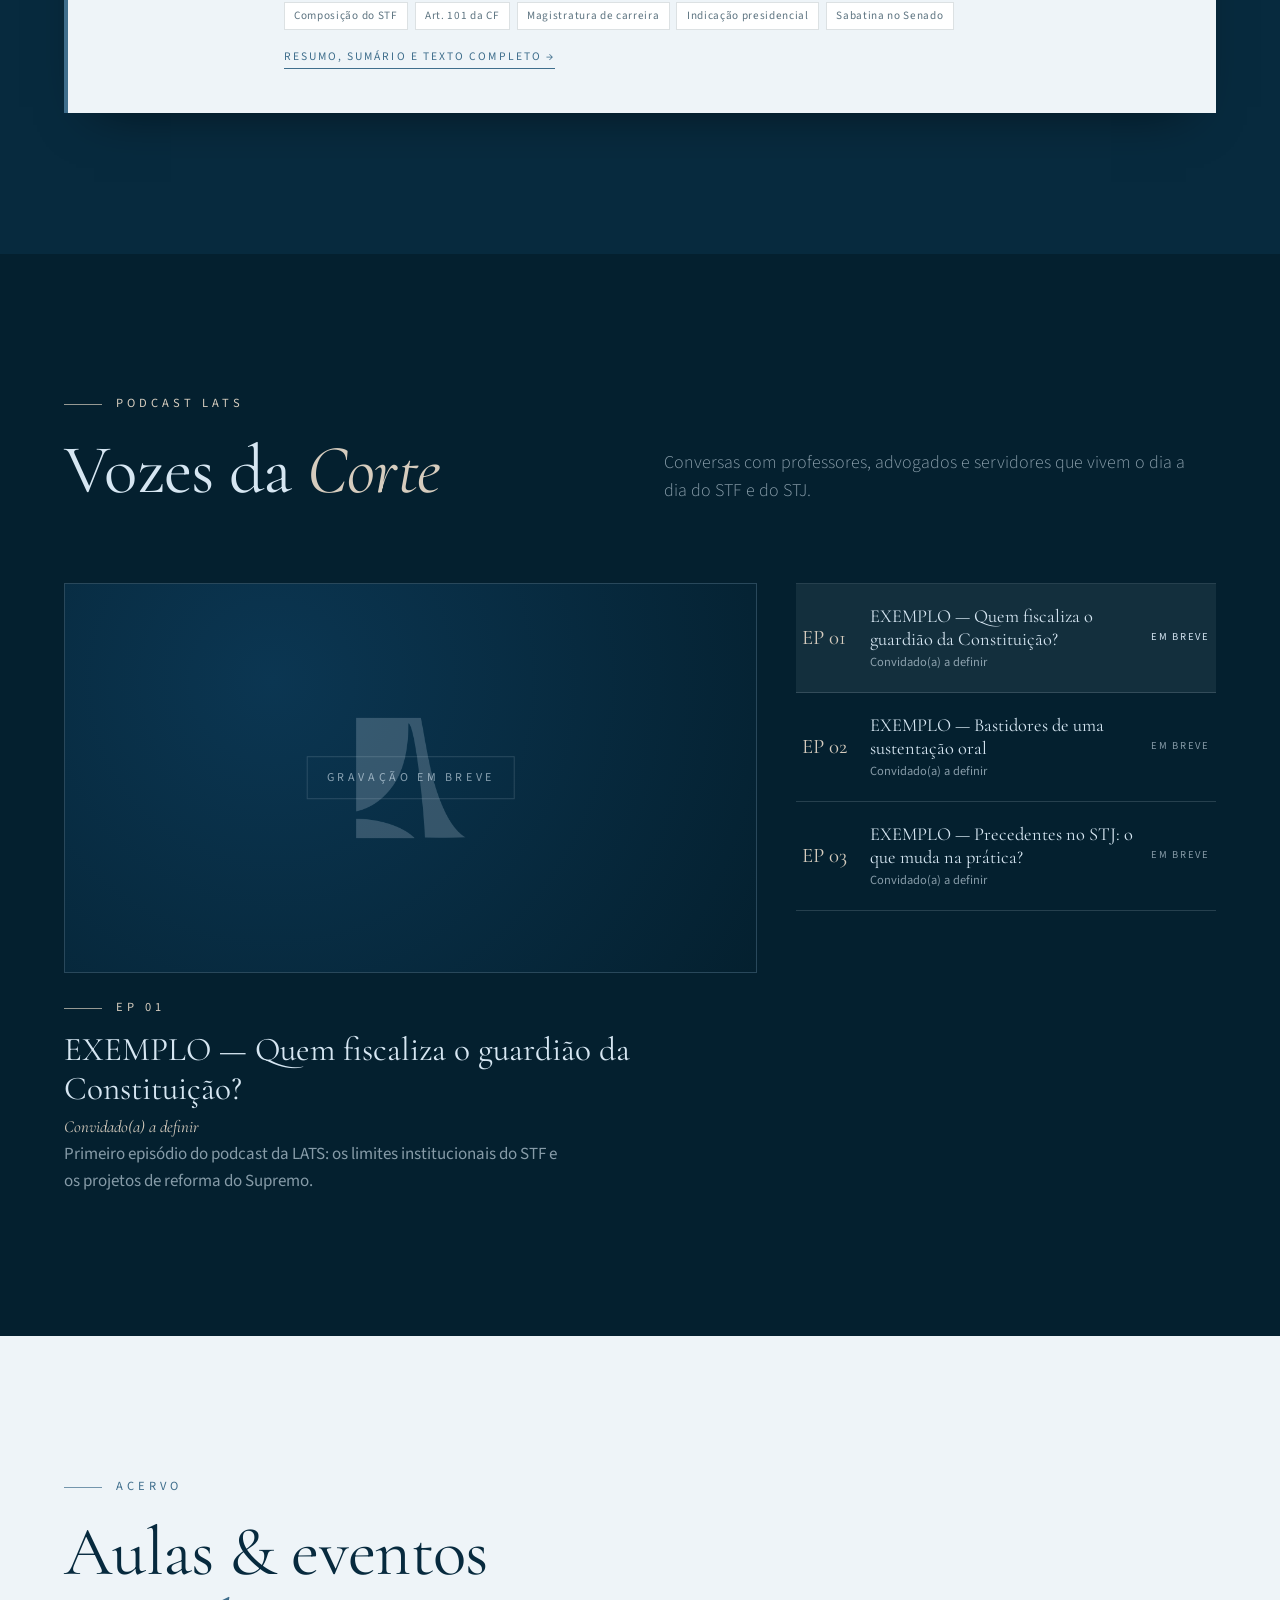
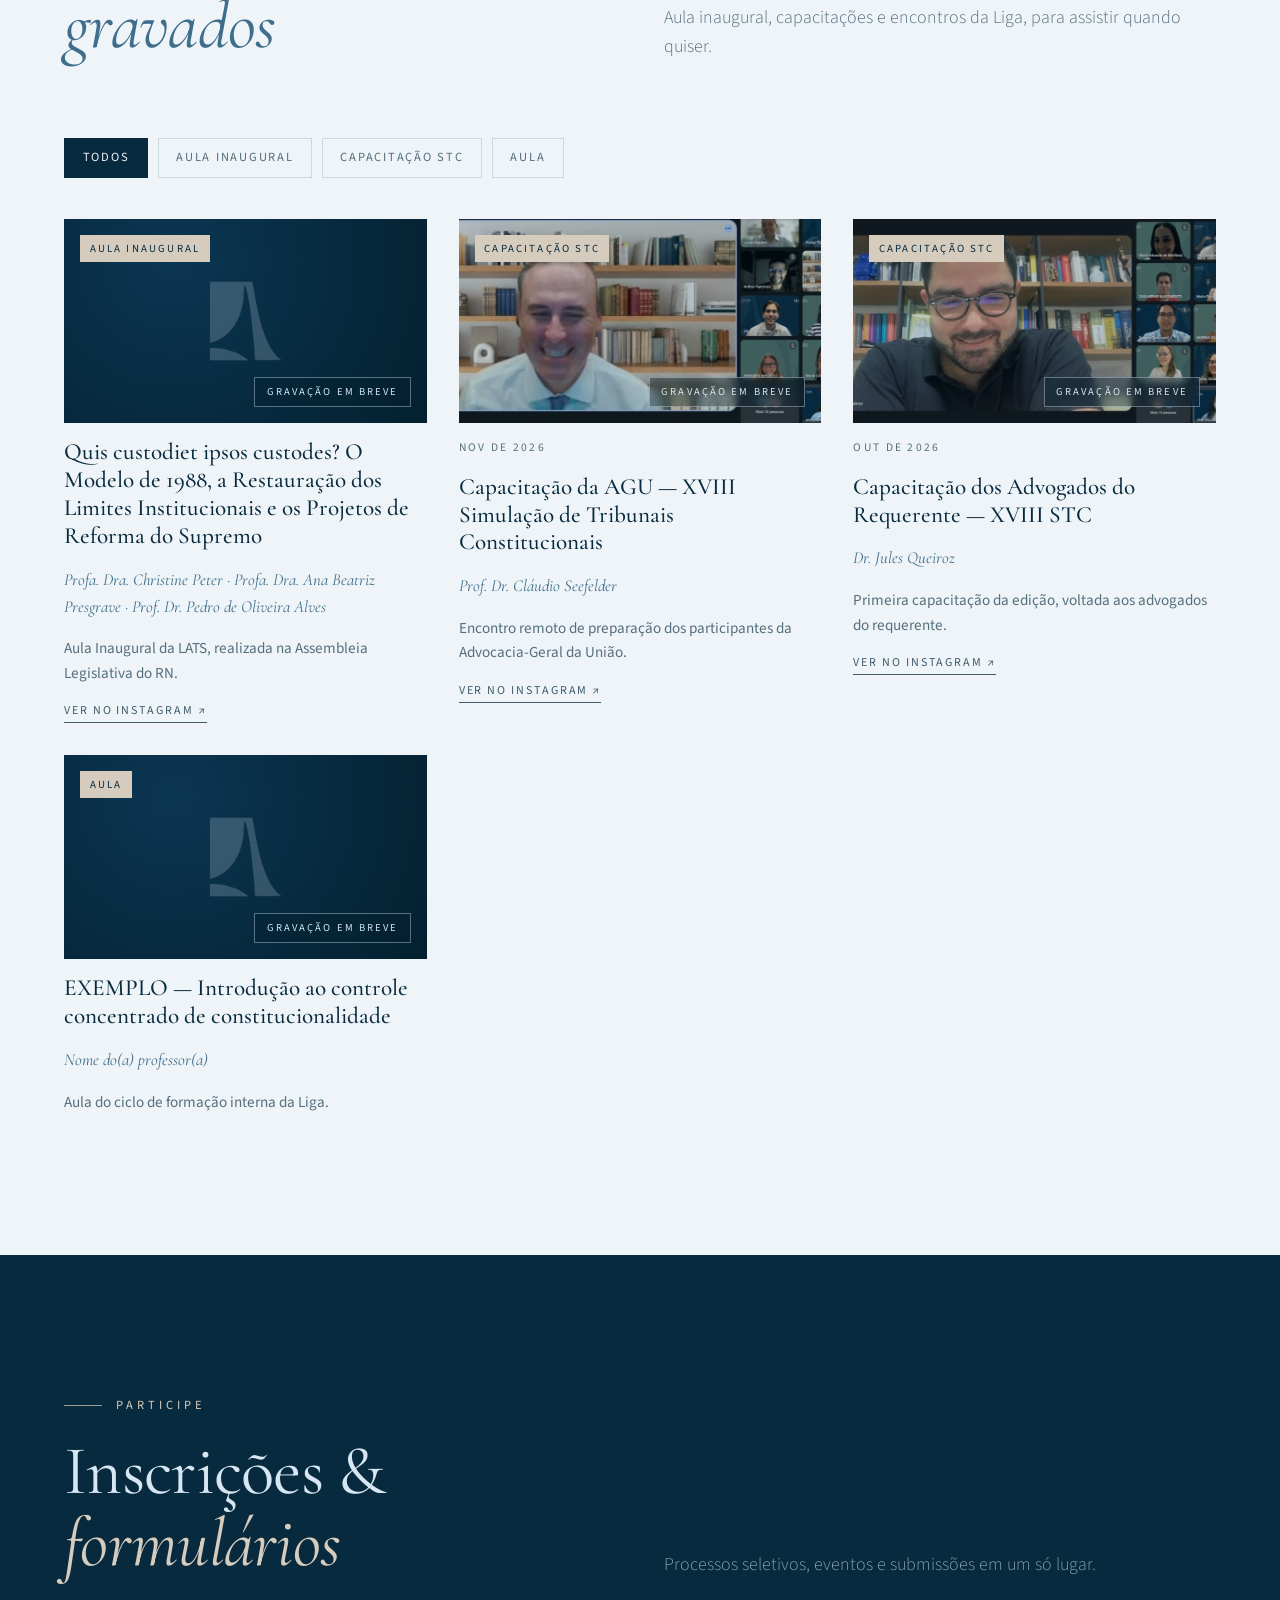
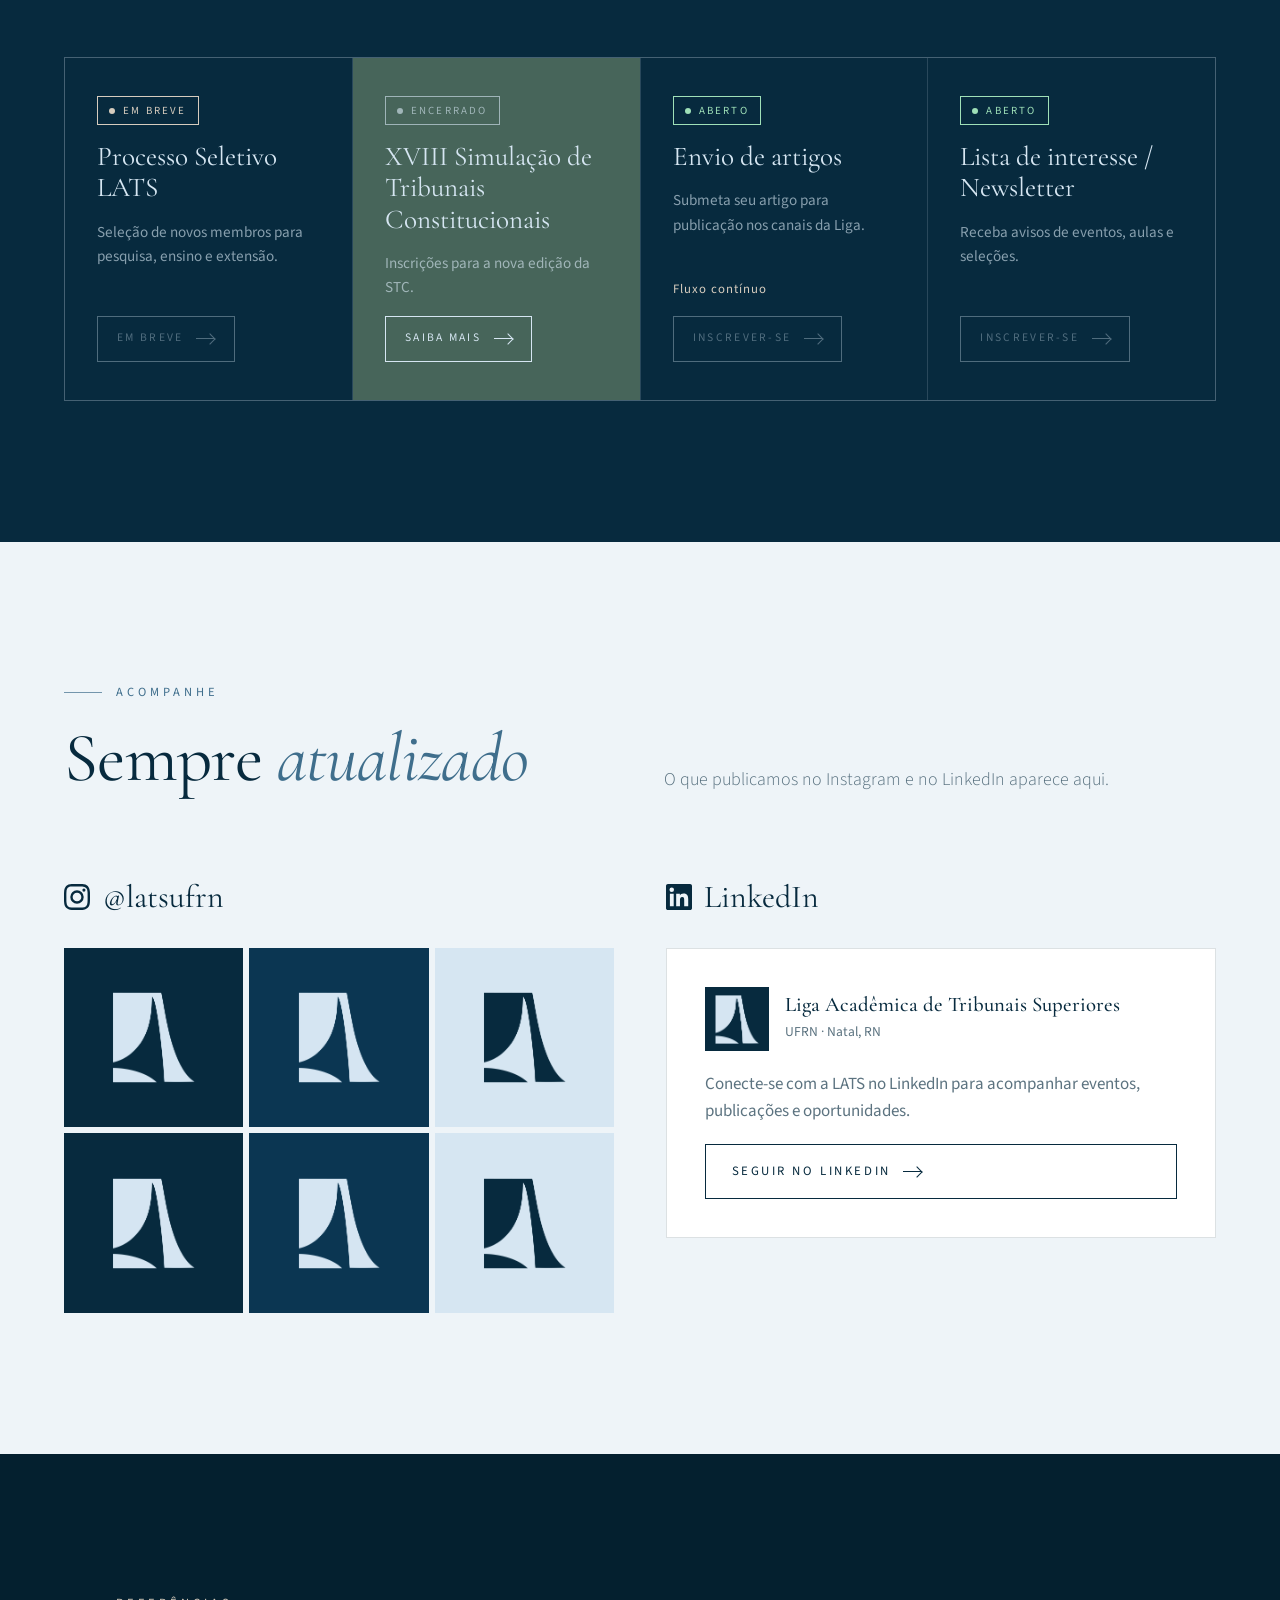
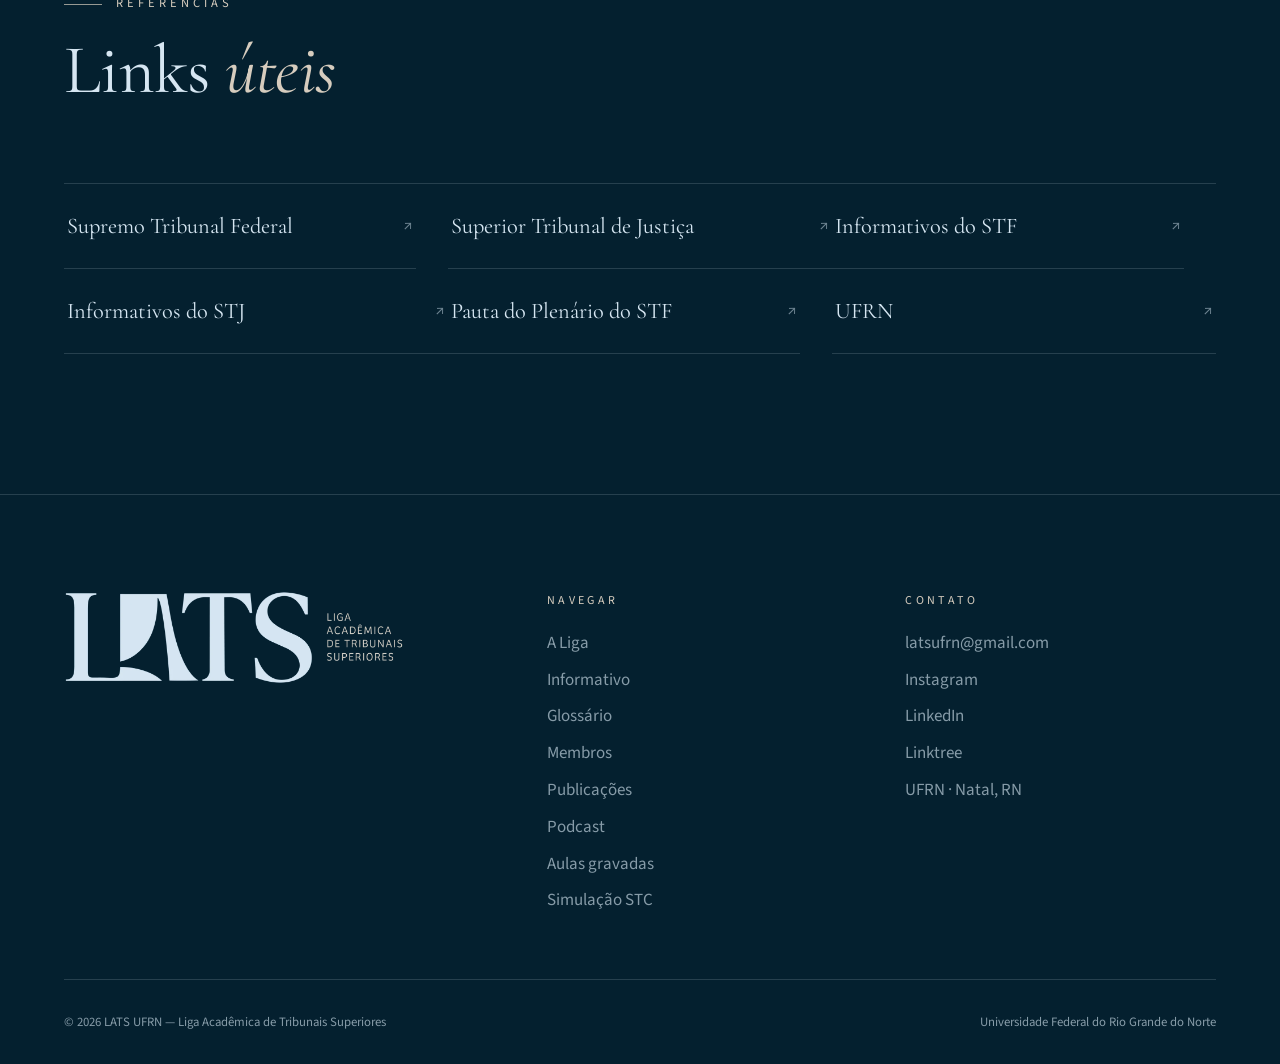
==== commit 912c1dfd: "Ícone do site com o símbolo das colunas (Google, abas e celular) Co-Authored-By: Claude Opus 5.5 <no" ====
--- a/site/index.html
+++ b/site/index.html
@@ -17,11 +17,14 @@
 <meta property="og:image:width" content="1200">
 <meta property="og:image:height" content="630">
 <meta name="twitter:card" content="summary_large_image">
-<meta name="theme-color" content="#072A3E">
-<link rel="icon" href="assets/img/simbolo.png">
-<link rel="apple-touch-icon" href="assets/img/simbolo.png">
 <link rel="preconnect" href="https://fonts.googleapis.com"><link rel="preconnect" href="https://fonts.gstatic.com" crossorigin>
 <link href="https://fonts.googleapis.com/css2?family=Cinzel:wght@400;500&family=Cormorant+Garamond:ital,wght@0,300;0,400;0,500;1,400&family=Source+Sans+3:wght@300;400;600&display=swap" rel="stylesheet">
+<link rel="icon" href="/favicon.ico" sizes="any">
+<link rel="icon" type="image/png" sizes="48x48" href="assets/img/icones/icone-48.png">
+<link rel="icon" type="image/png" sizes="192x192" href="assets/img/icones/icone-192.png">
+<link rel="apple-touch-icon" href="assets/img/icones/apple-touch-icon.png">
+<link rel="manifest" href="/site.webmanifest">
+<meta name="theme-color" content="#072A3E">
 <link rel="stylesheet" href="assets/css/style.css?v=20261114">
 <script type="application/ld+json">
 {
@@ -36,7 +39,7 @@
     "LATS UFRN"
    ],
    "url": "https://latsufrn.com.br/",
-   "logo": "https://latsufrn.com.br/assets/img/og-lats.jpg",
+   "logo": "https://latsufrn.com.br/assets/img/icones/logo-quadrado.png",
    "description": "Projeto de pesquisa, ensino e extensão da UFRN dedicado ao estudo do Supremo Tribunal Federal e do Superior Tribunal de Justiça.",
    "parentOrganization": {
     "@type": "CollegeOrUniversity",
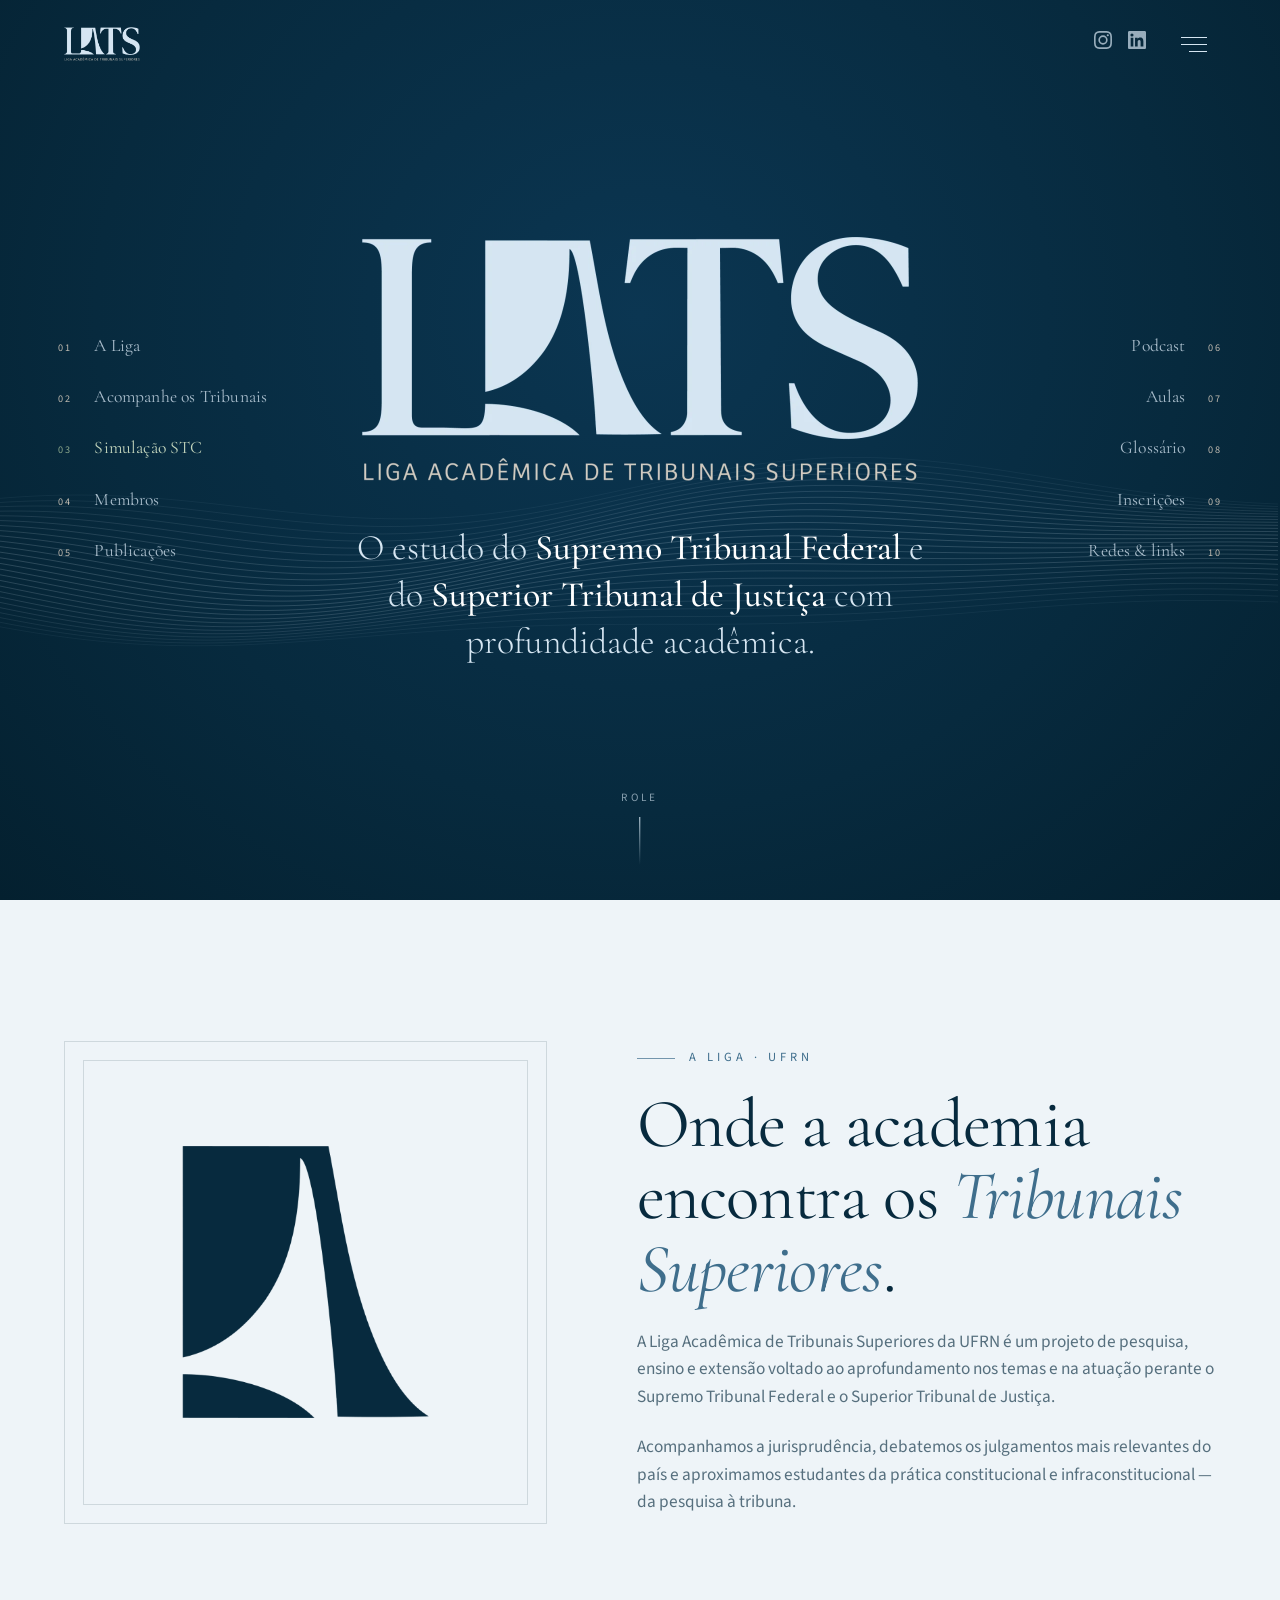
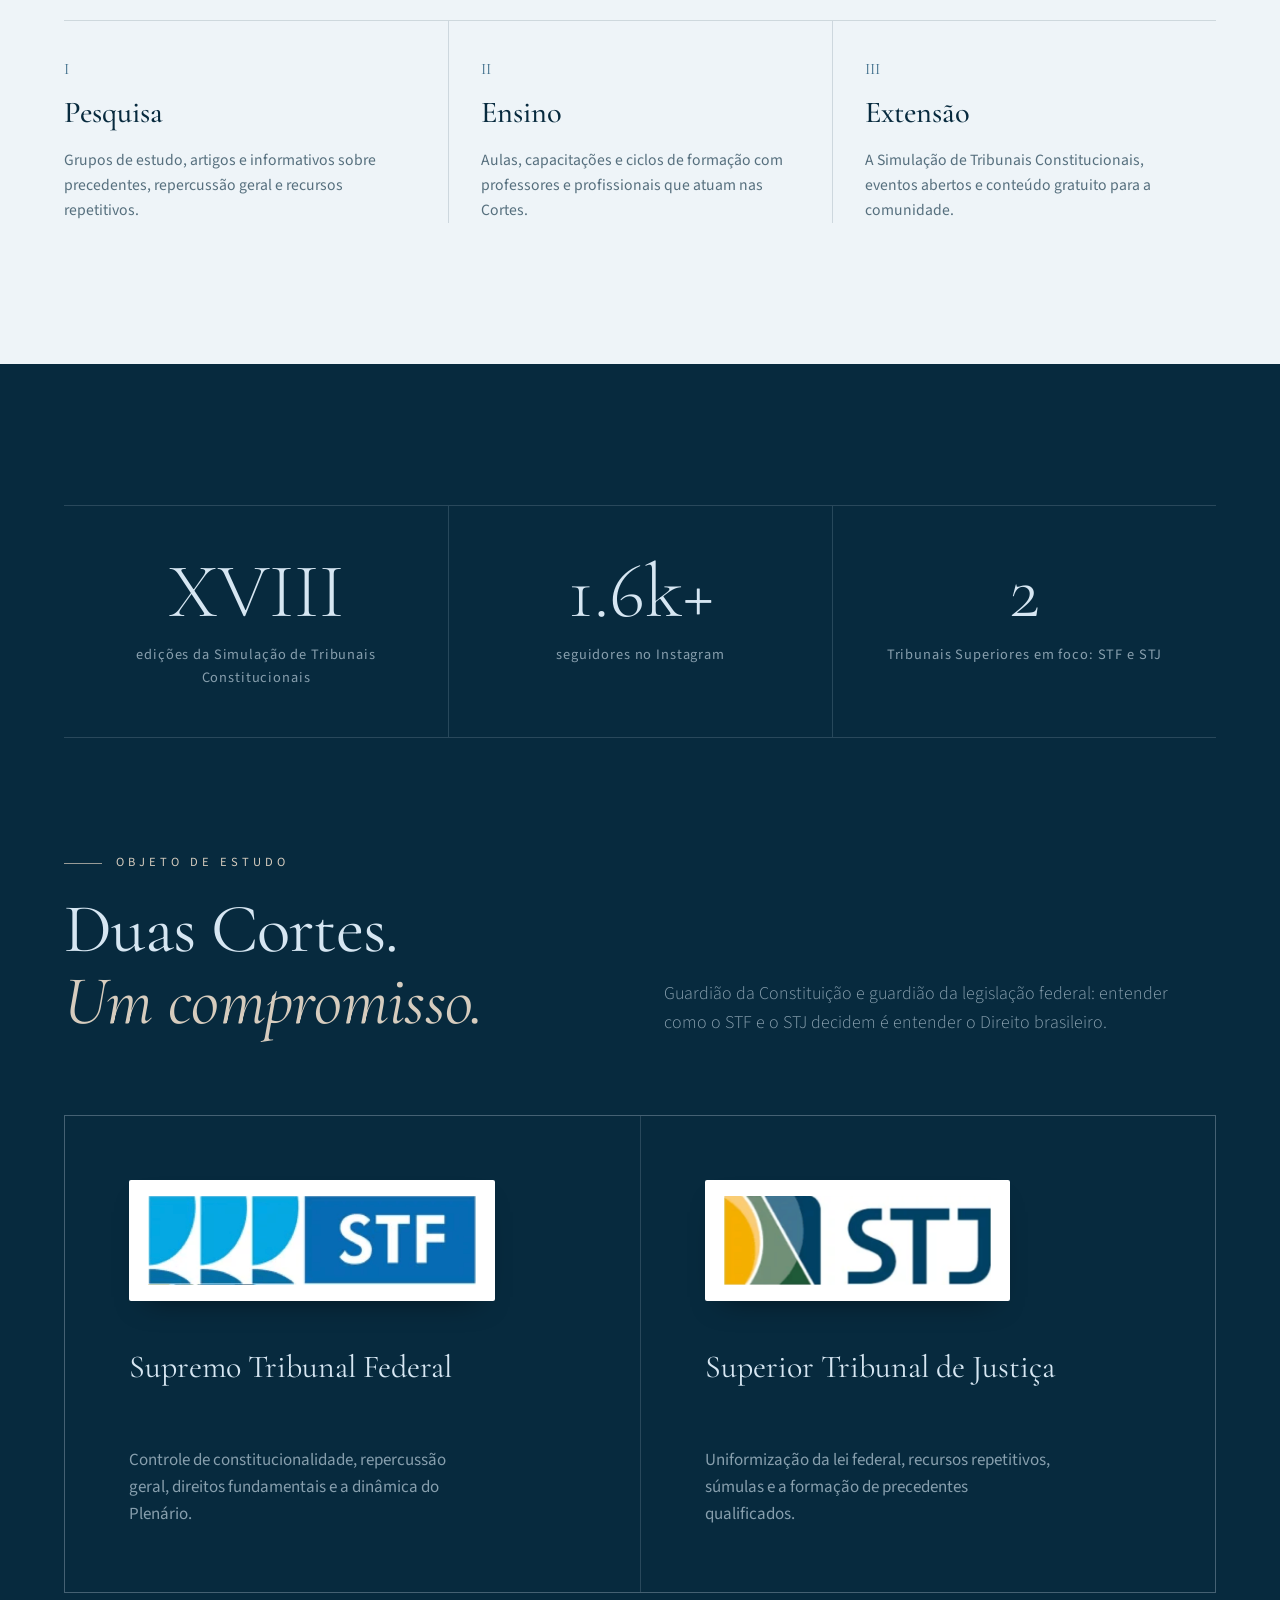
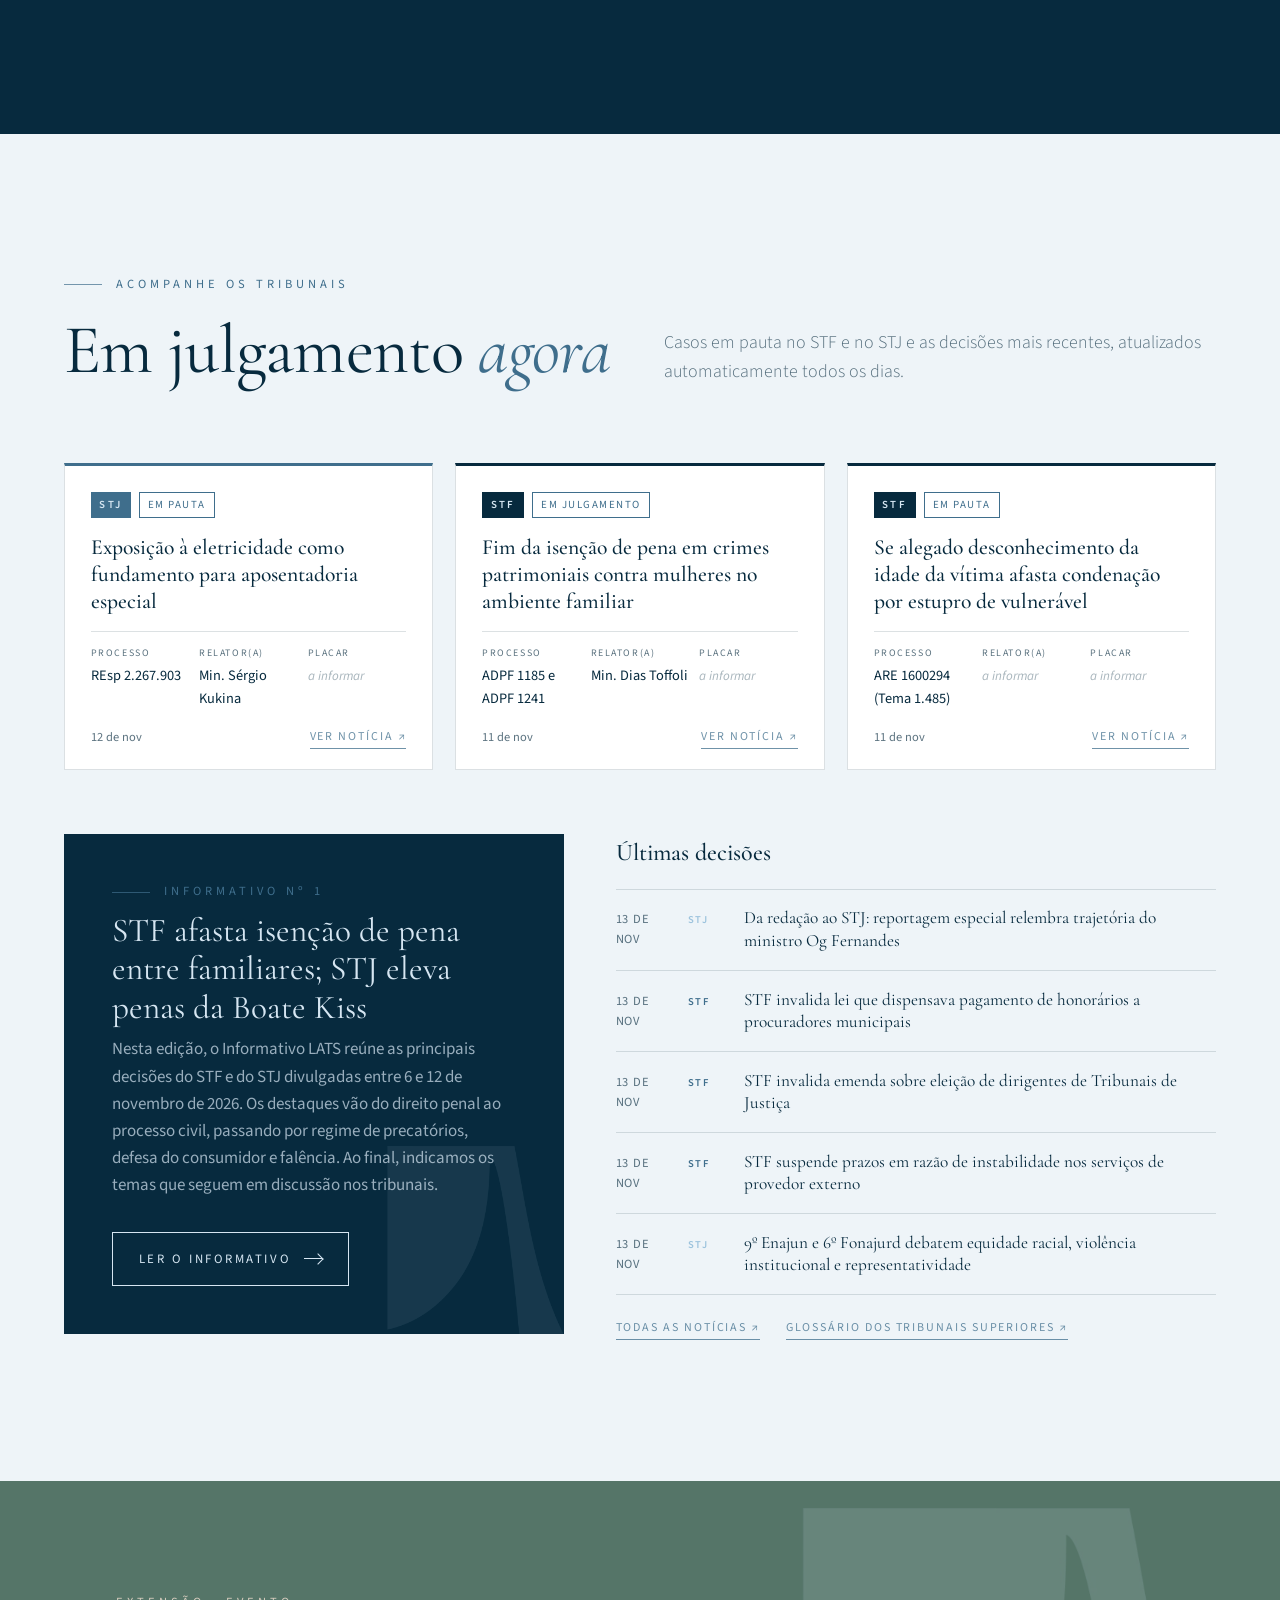
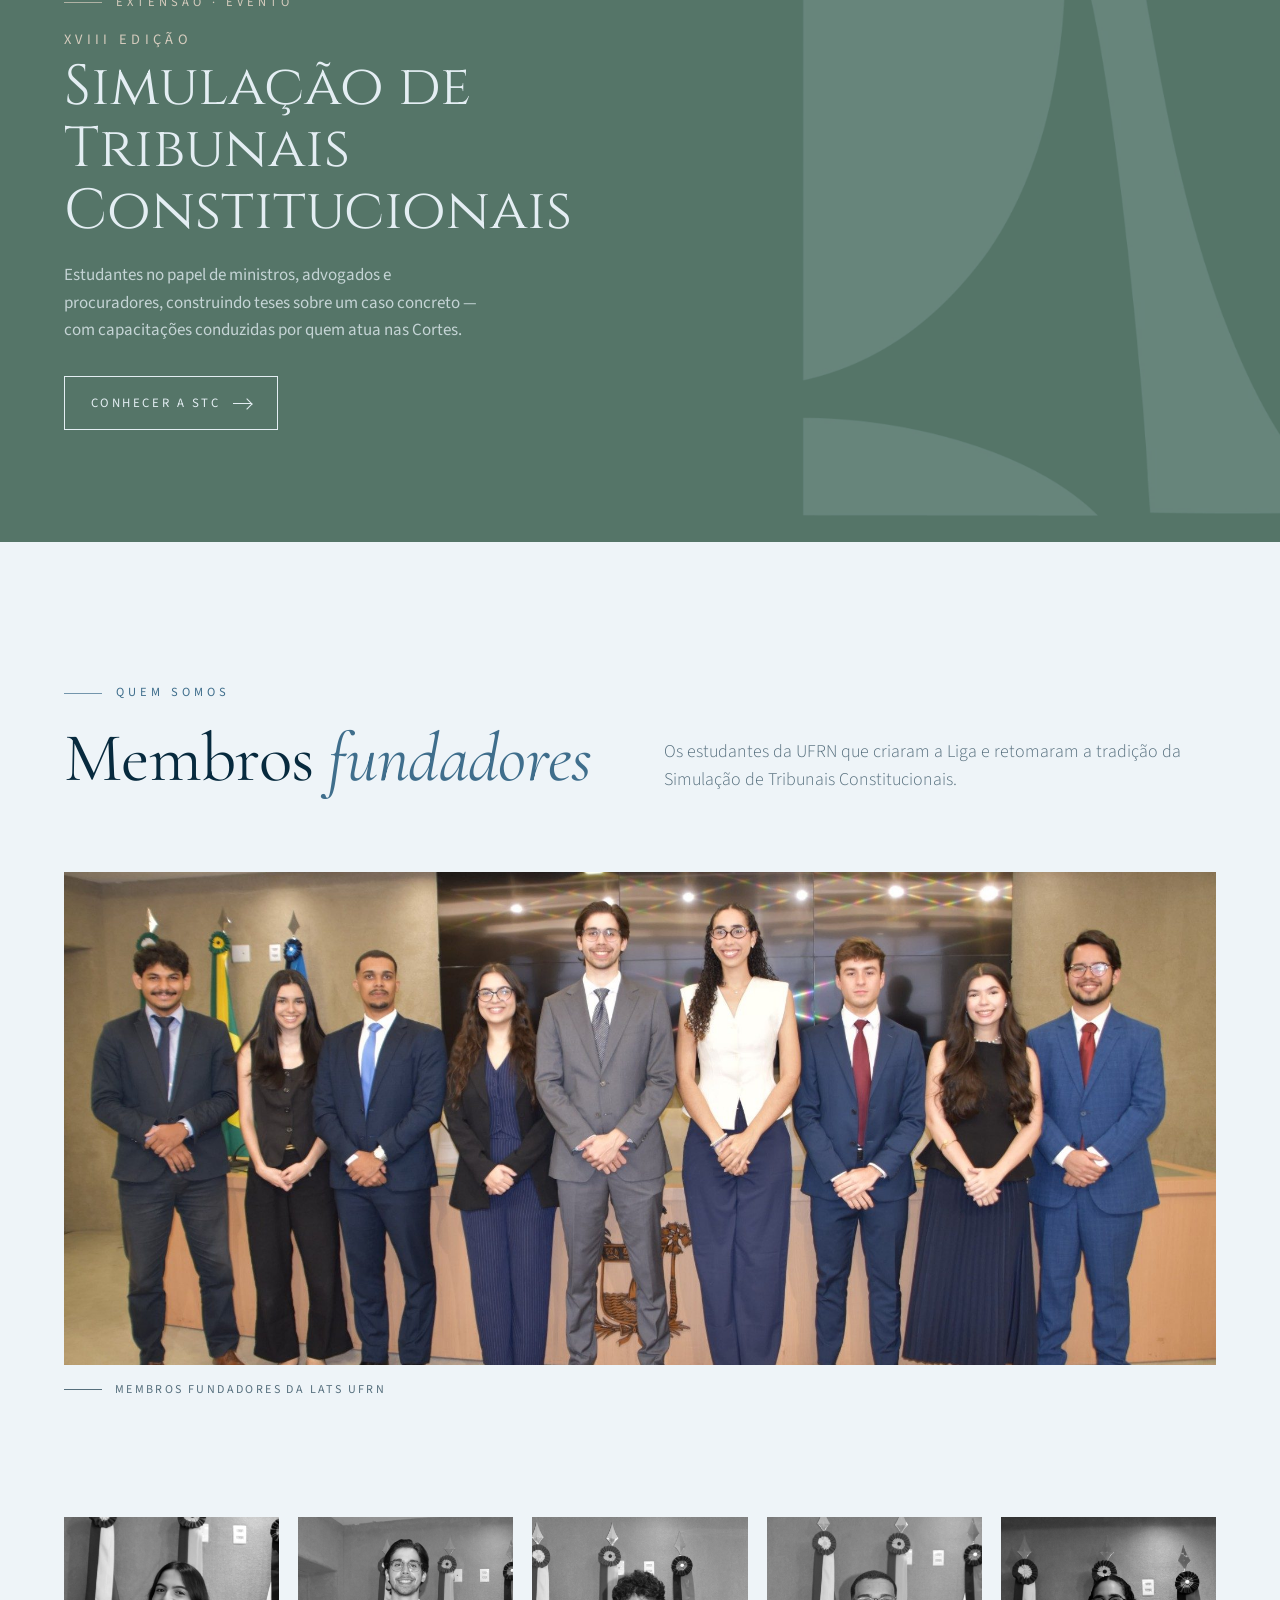
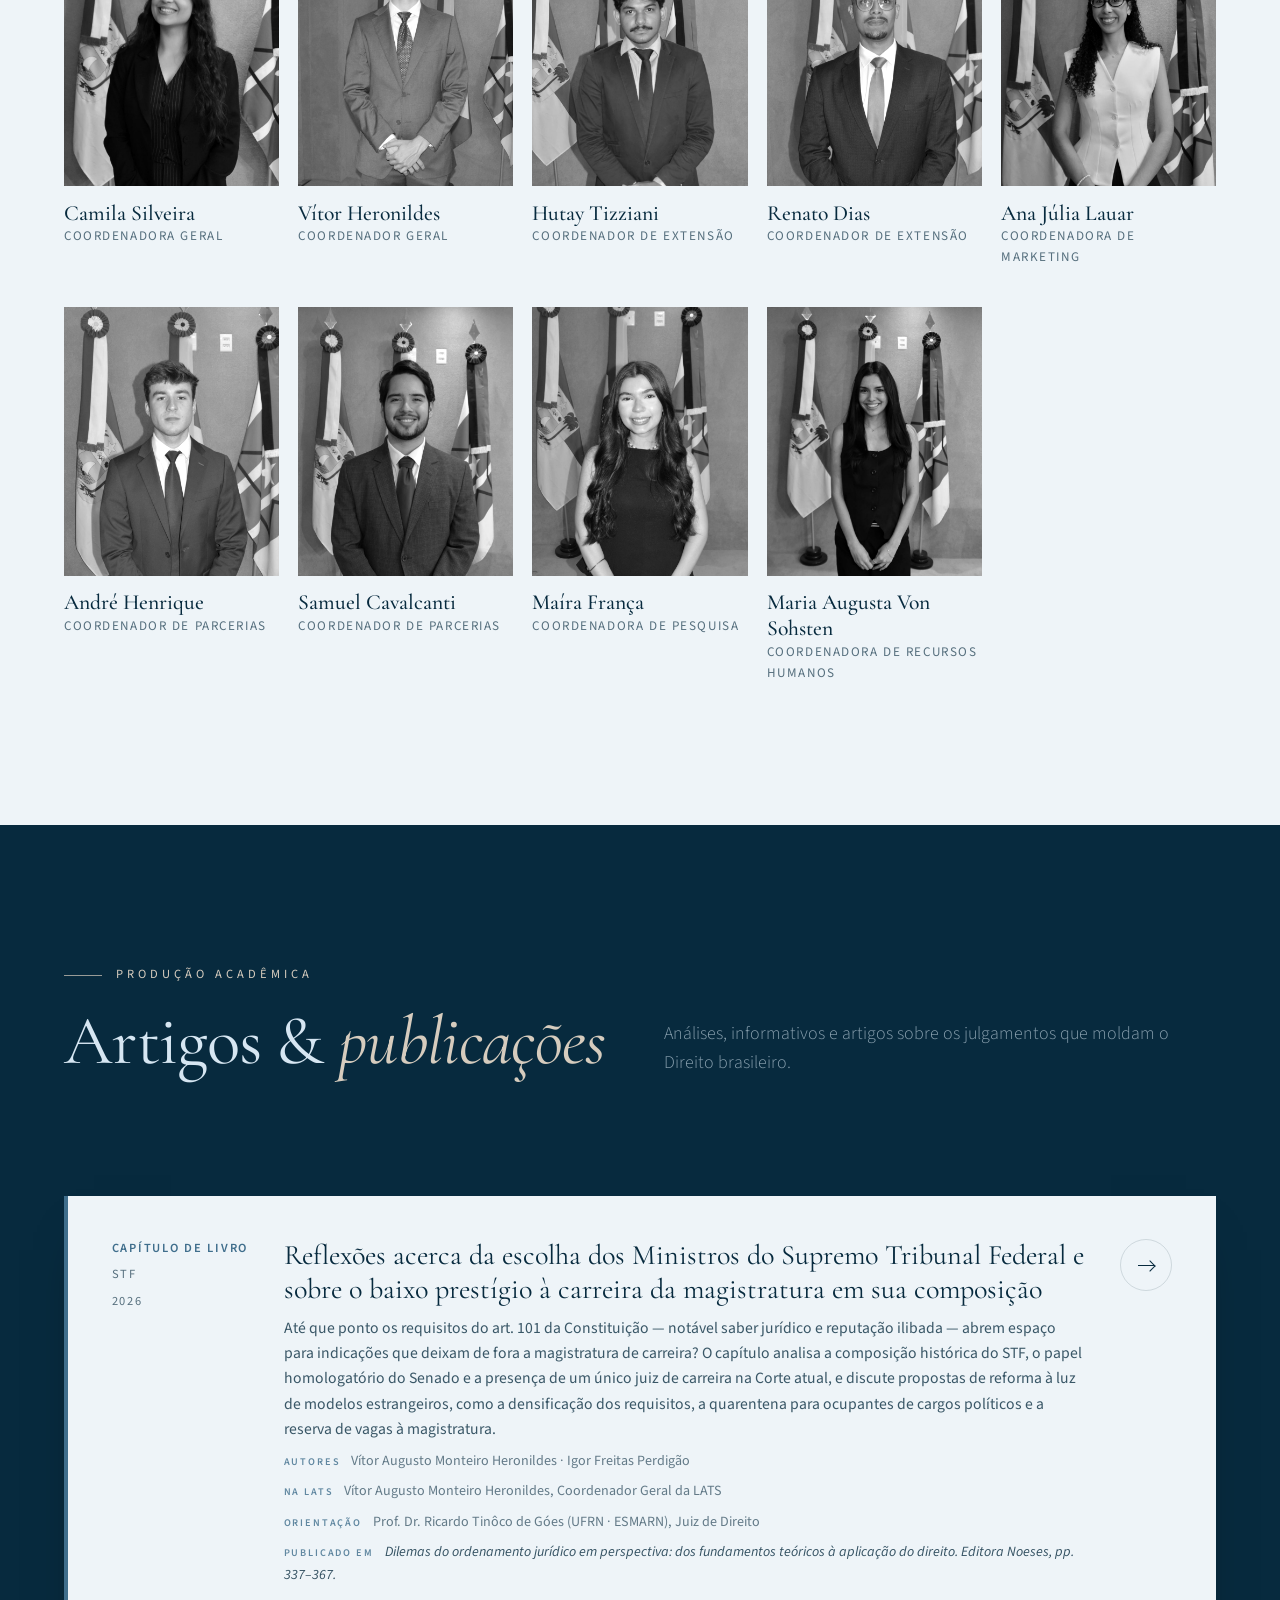
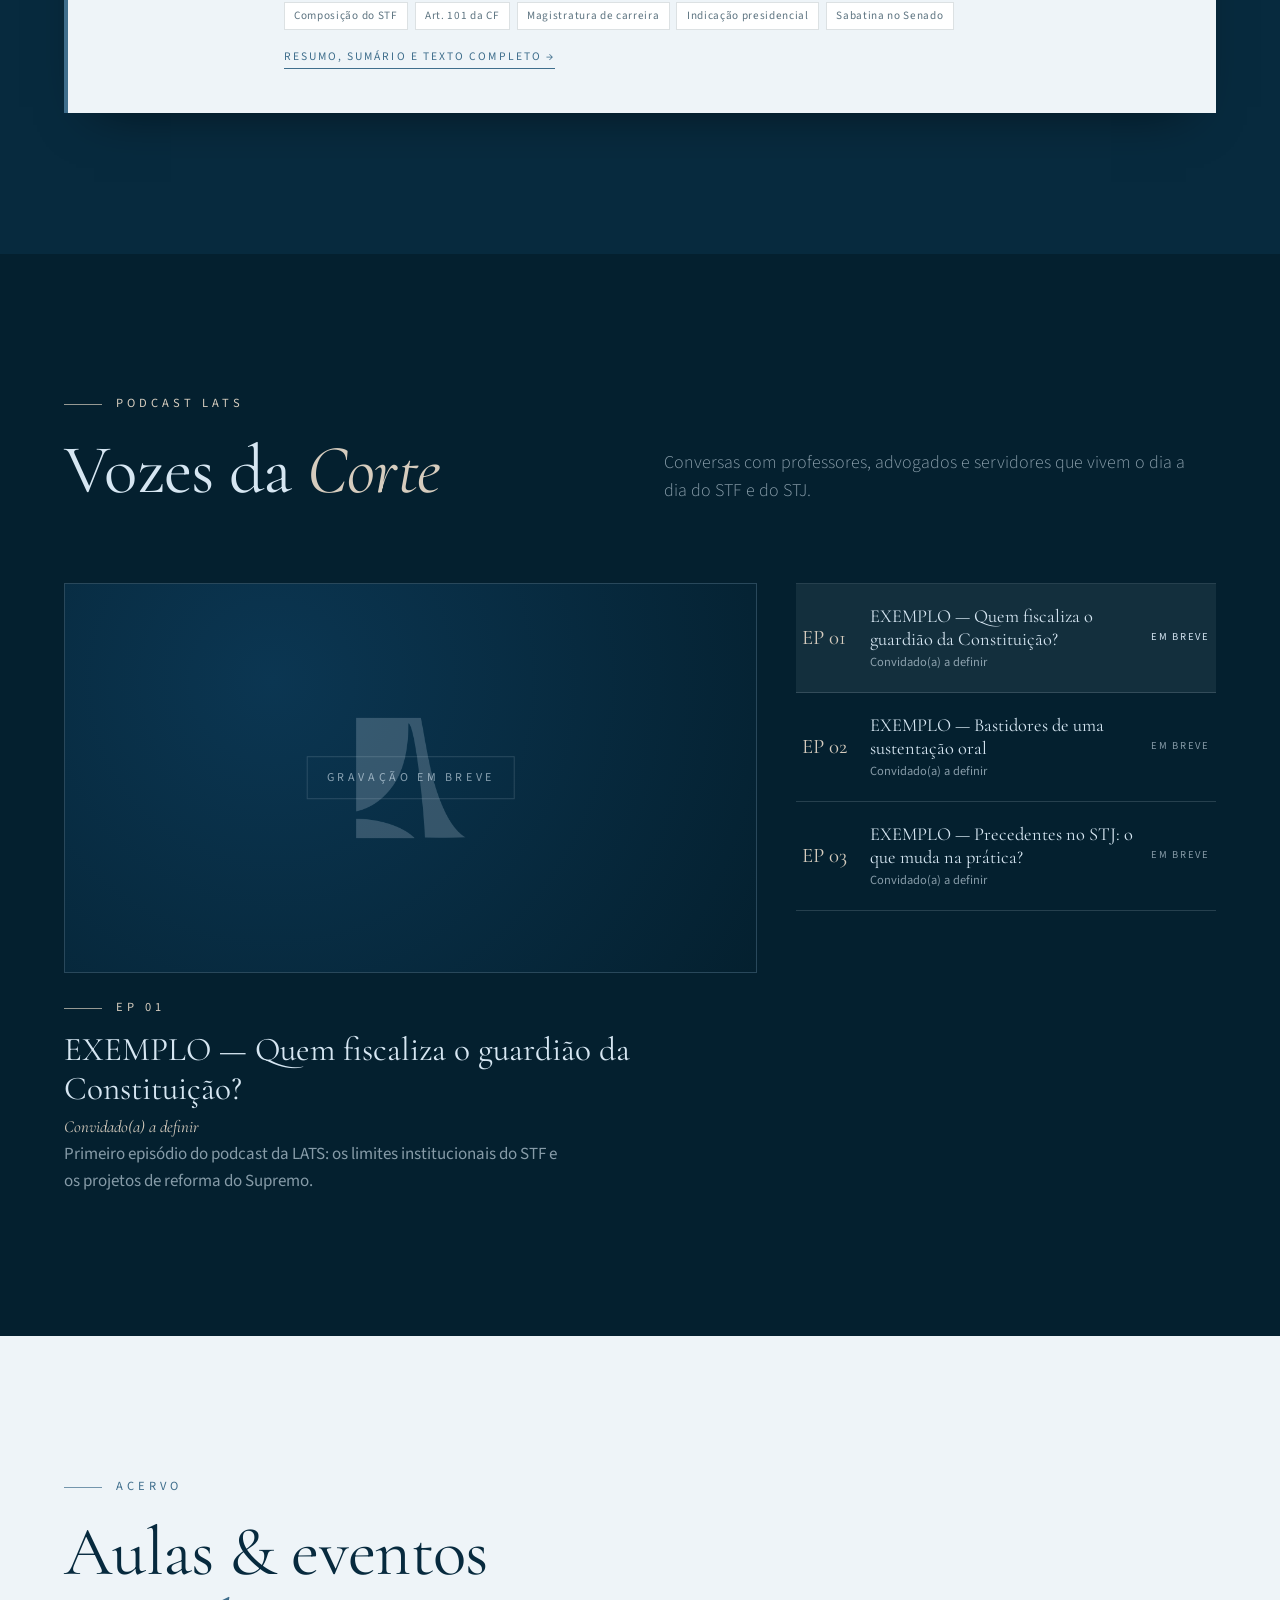
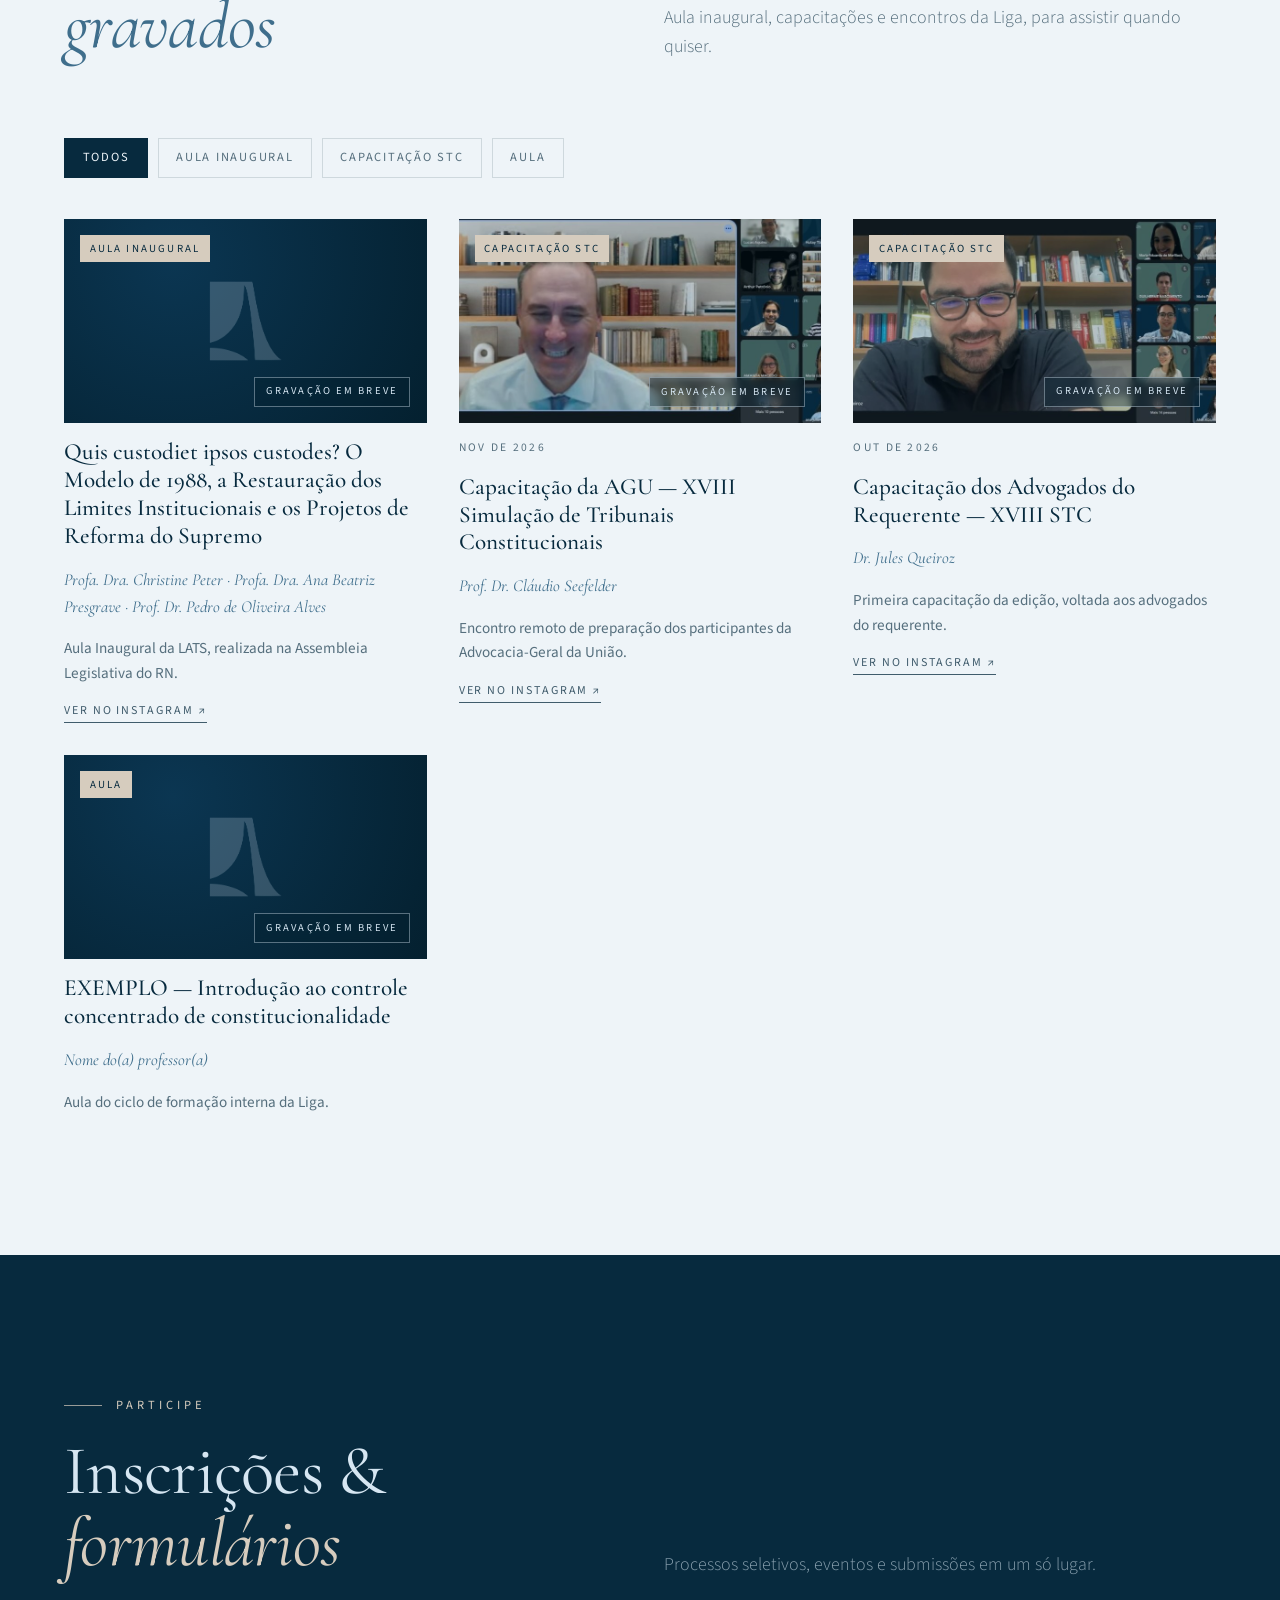
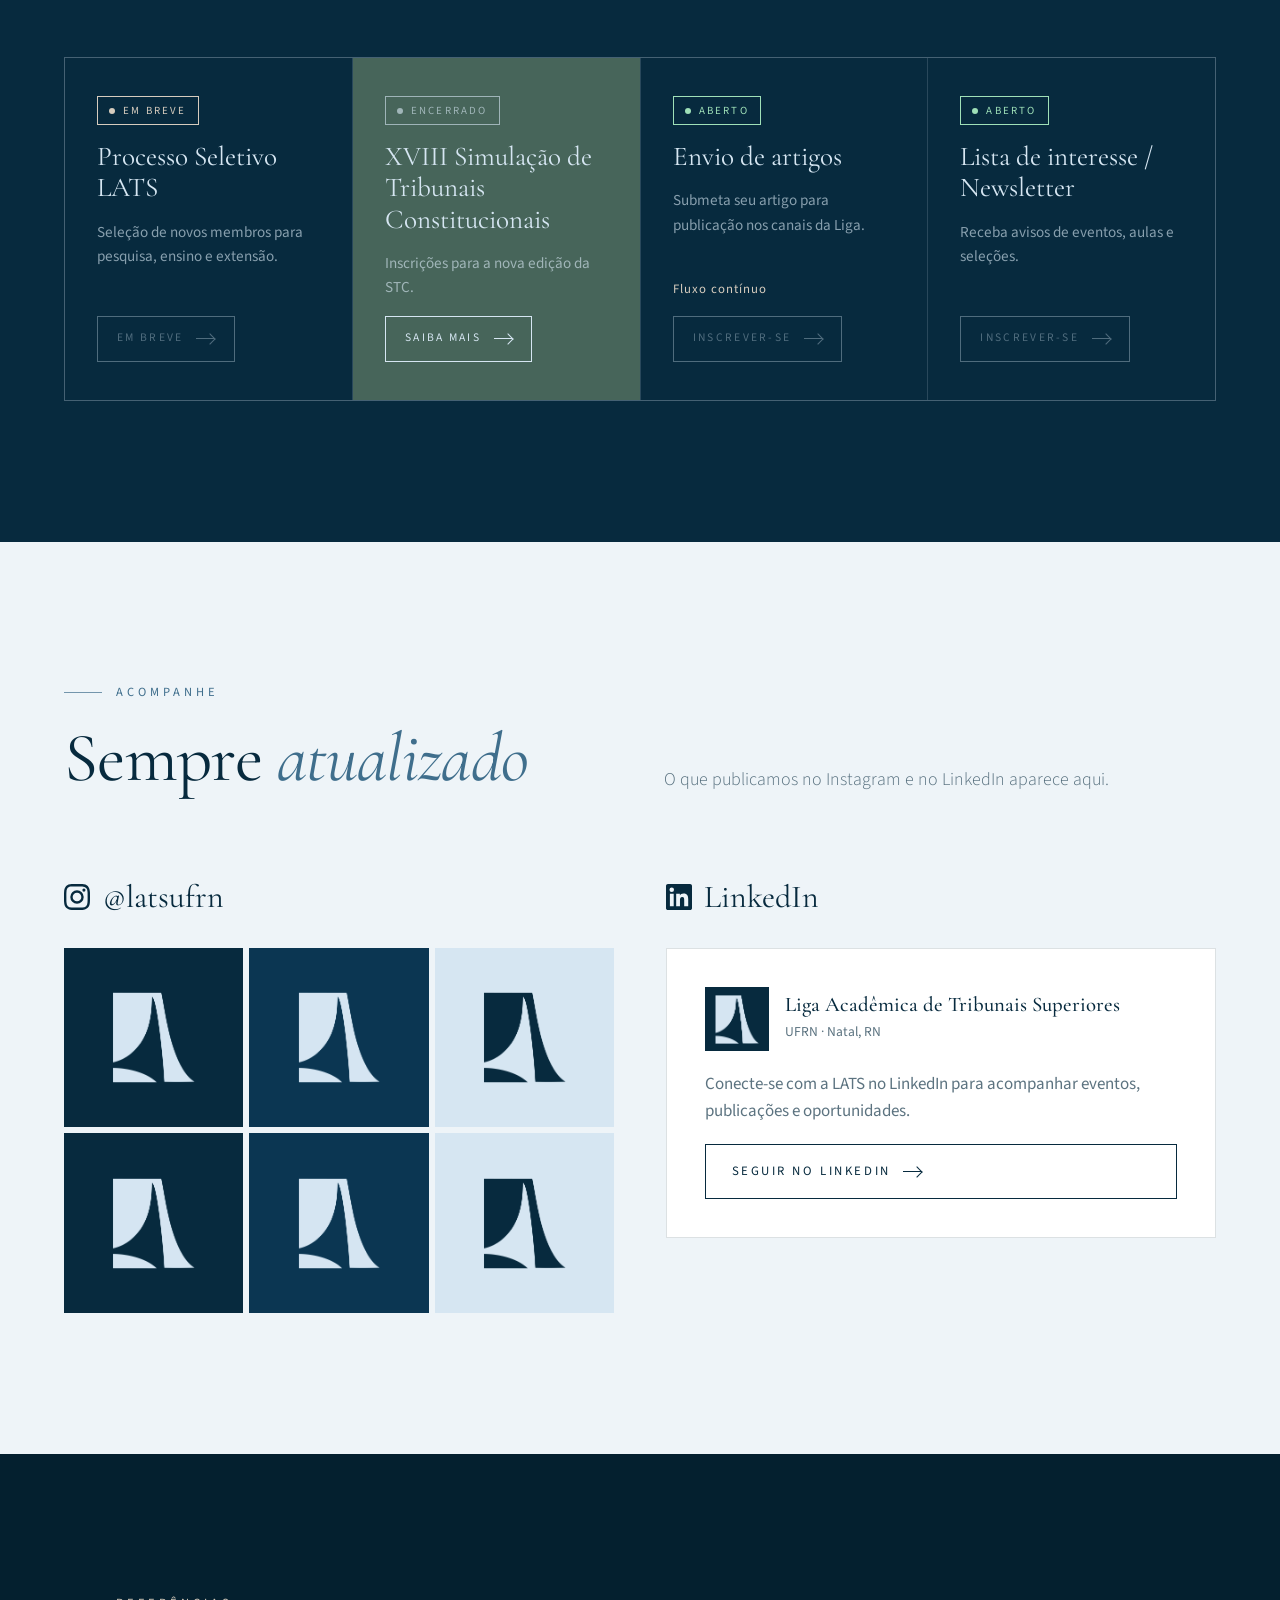
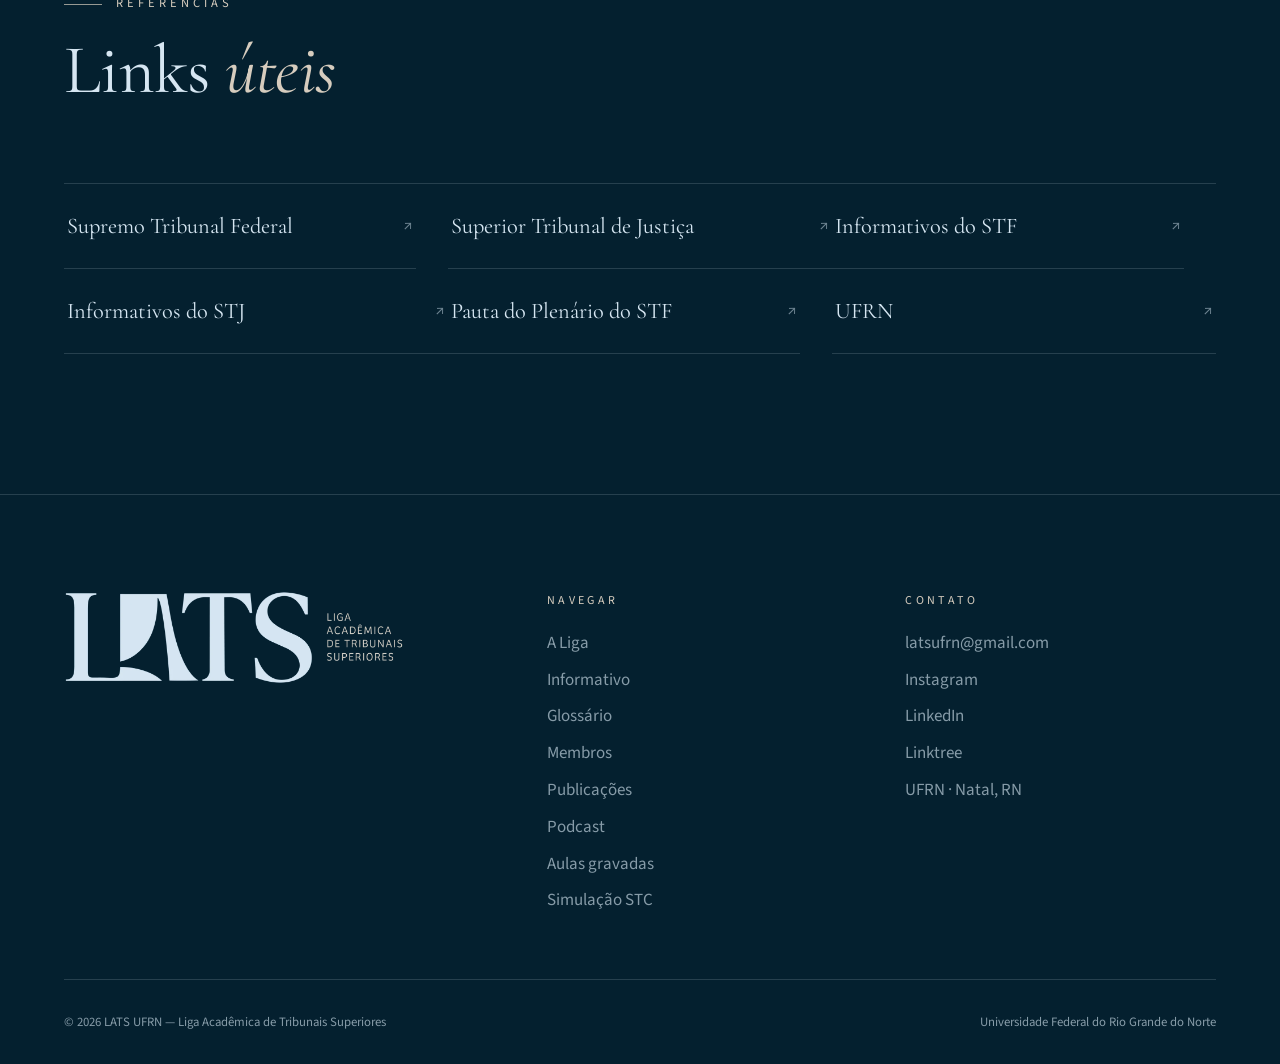
==== commit f3bb88f0: "Ícone com fundo claro para não ganhar borda branca no Chrome escuro Co-Authored-By: Claude Opus 5.5 " ====
--- a/site/index.html
+++ b/site/index.html
@@ -19,9 +19,9 @@
 <meta name="twitter:card" content="summary_large_image">
 <link rel="preconnect" href="https://fonts.googleapis.com"><link rel="preconnect" href="https://fonts.gstatic.com" crossorigin>
 <link href="https://fonts.googleapis.com/css2?family=Cinzel:wght@400;500&family=Cormorant+Garamond:ital,wght@0,300;0,400;0,500;1,400&family=Source+Sans+3:wght@300;400;600&display=swap" rel="stylesheet">
-<link rel="icon" href="/favicon.ico" sizes="any">
-<link rel="icon" type="image/png" sizes="48x48" href="assets/img/icones/icone-48.png">
-<link rel="icon" type="image/png" sizes="192x192" href="assets/img/icones/icone-192.png">
+<link rel="icon" href="/favicon.ico?v=2" sizes="any">
+<link rel="icon" type="image/png" sizes="48x48" href="assets/img/icones/icone-48.png?v=2">
+<link rel="icon" type="image/png" sizes="192x192" href="assets/img/icones/icone-192.png?v=2">
 <link rel="apple-touch-icon" href="assets/img/icones/apple-touch-icon.png">
 <link rel="manifest" href="/site.webmanifest">
 <meta name="theme-color" content="#072A3E">
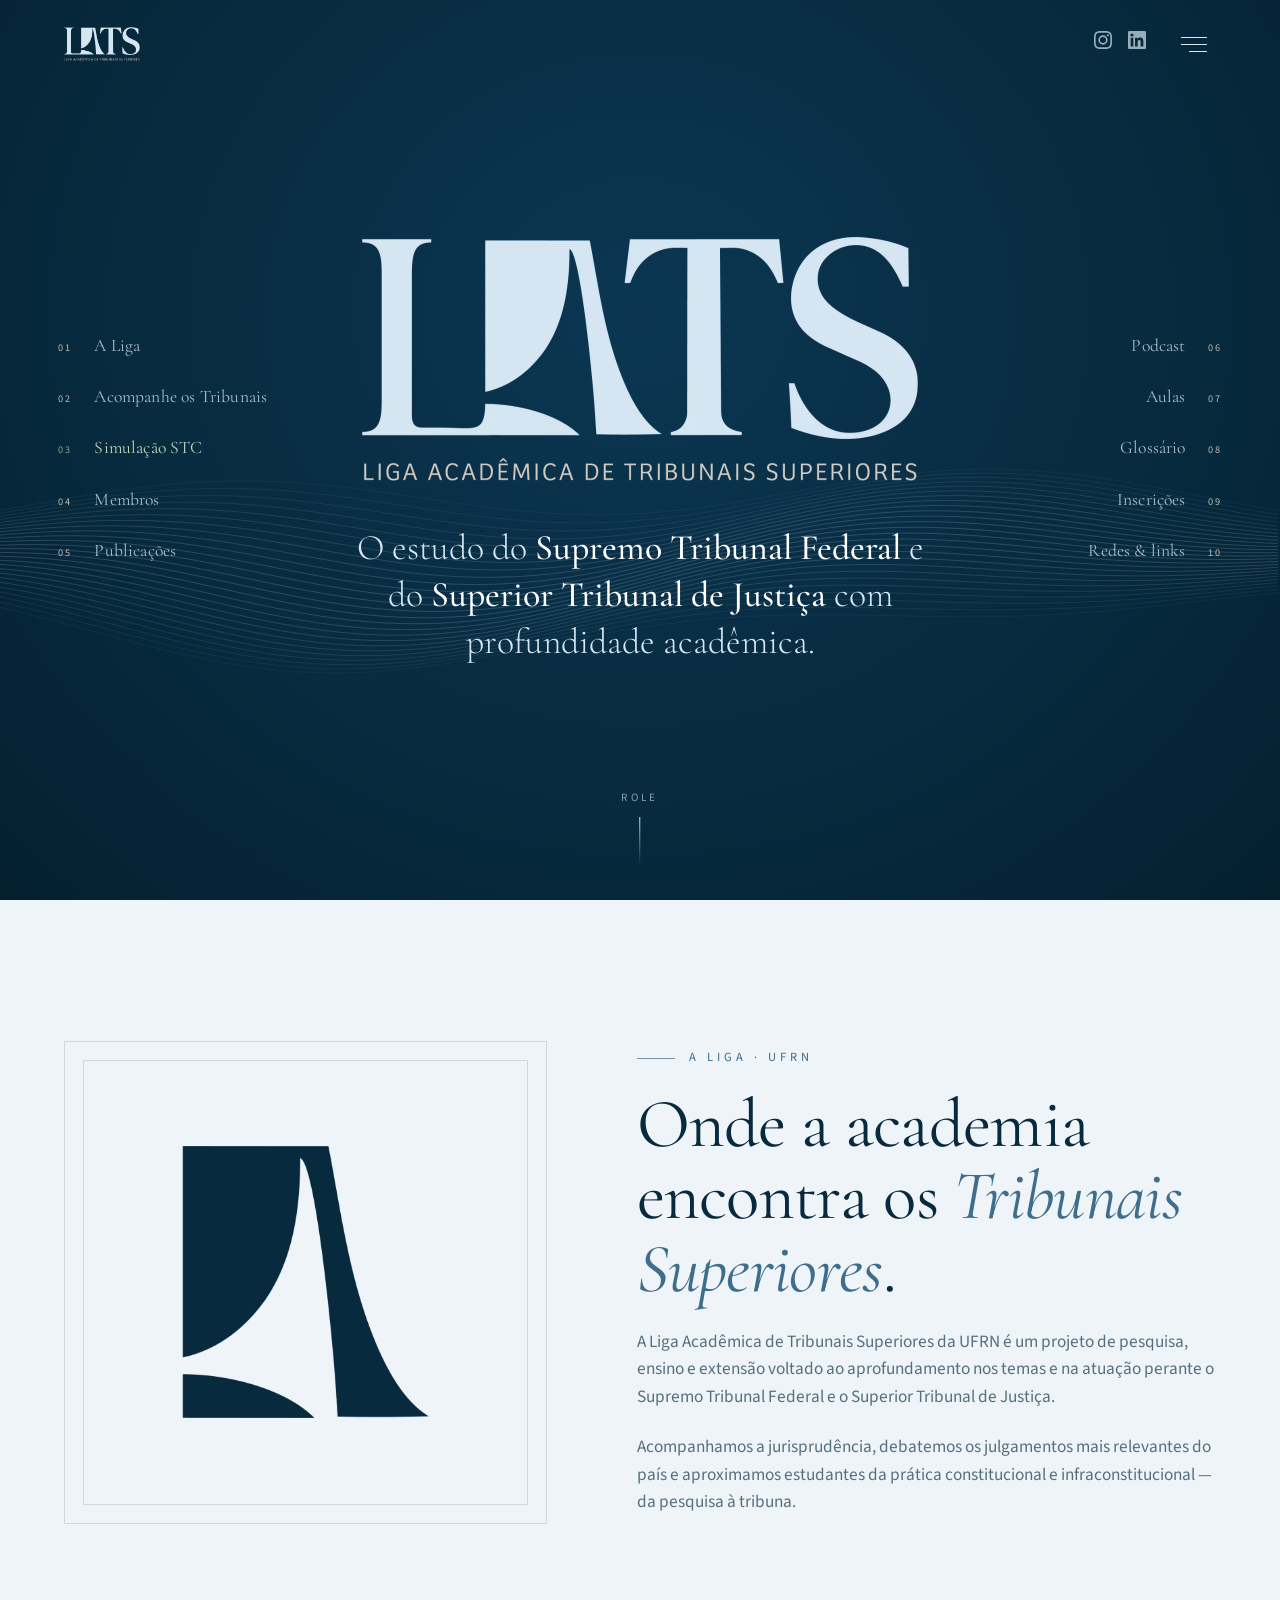
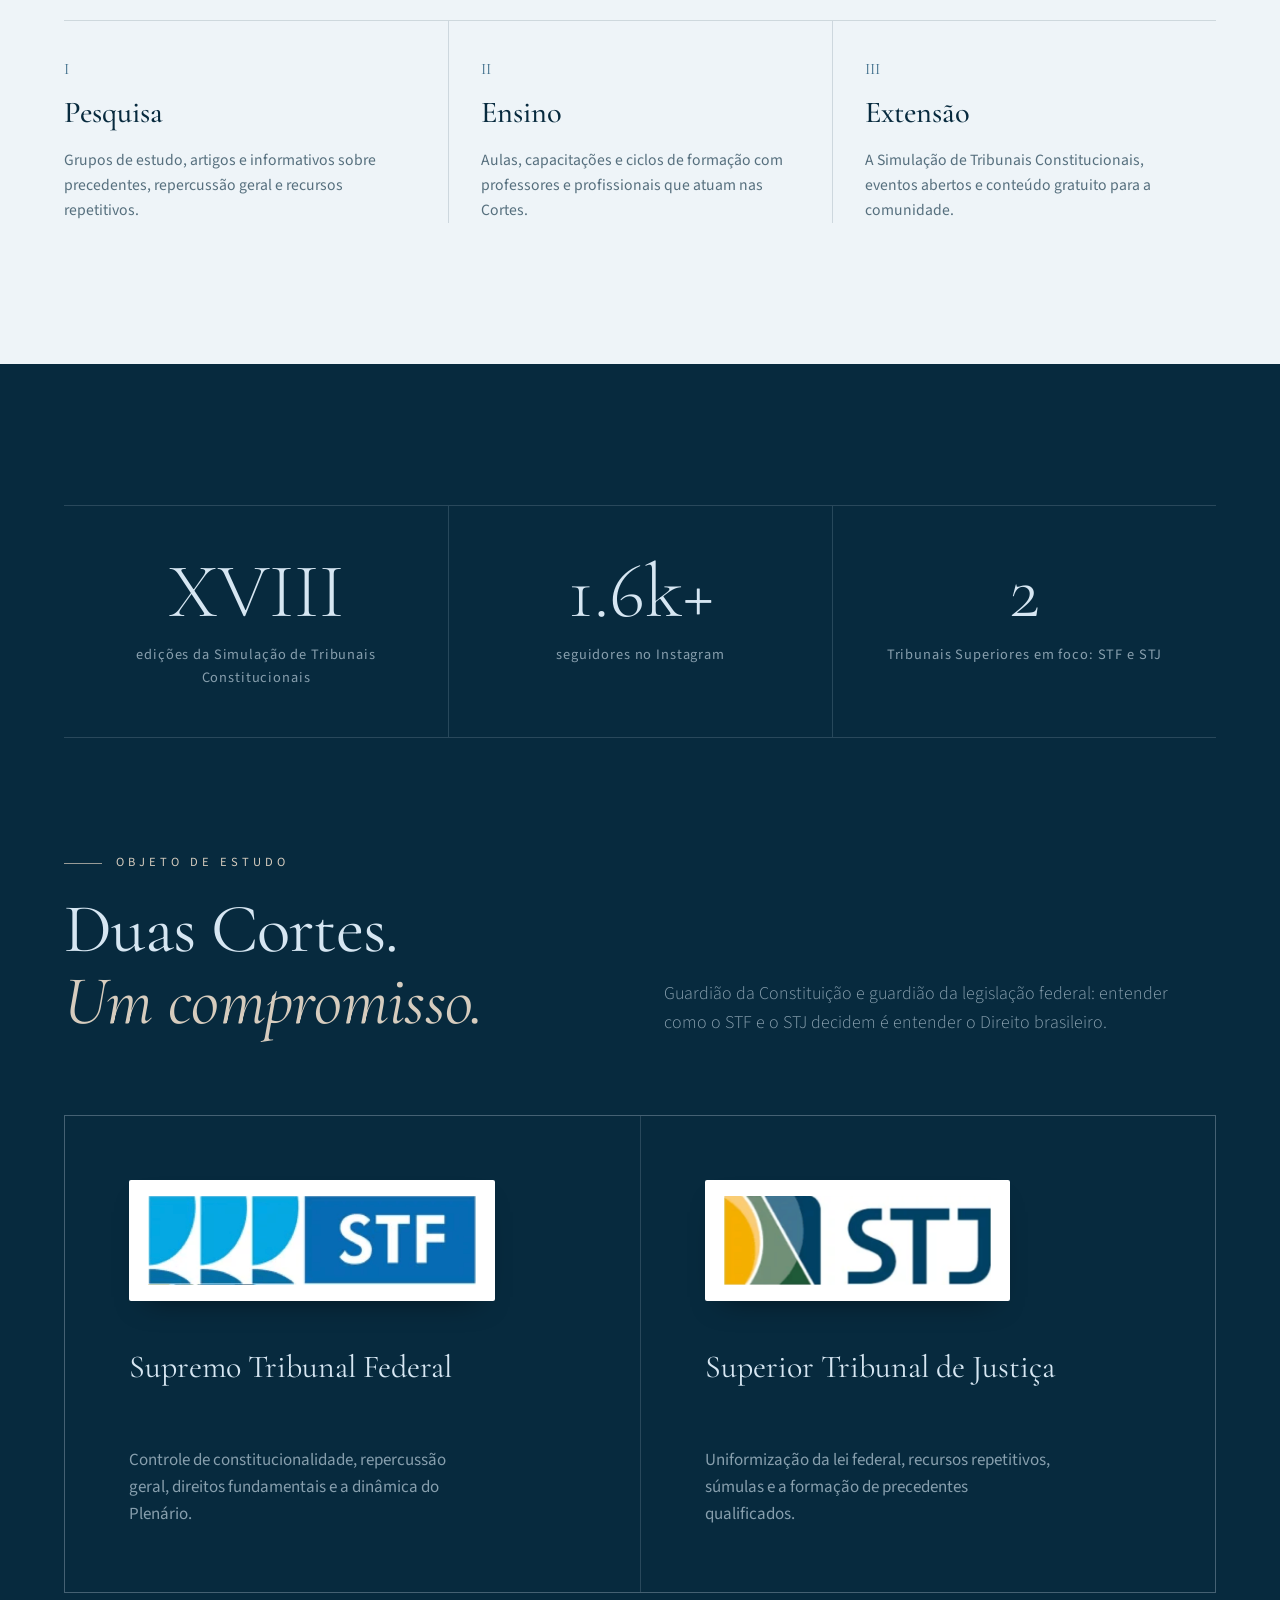
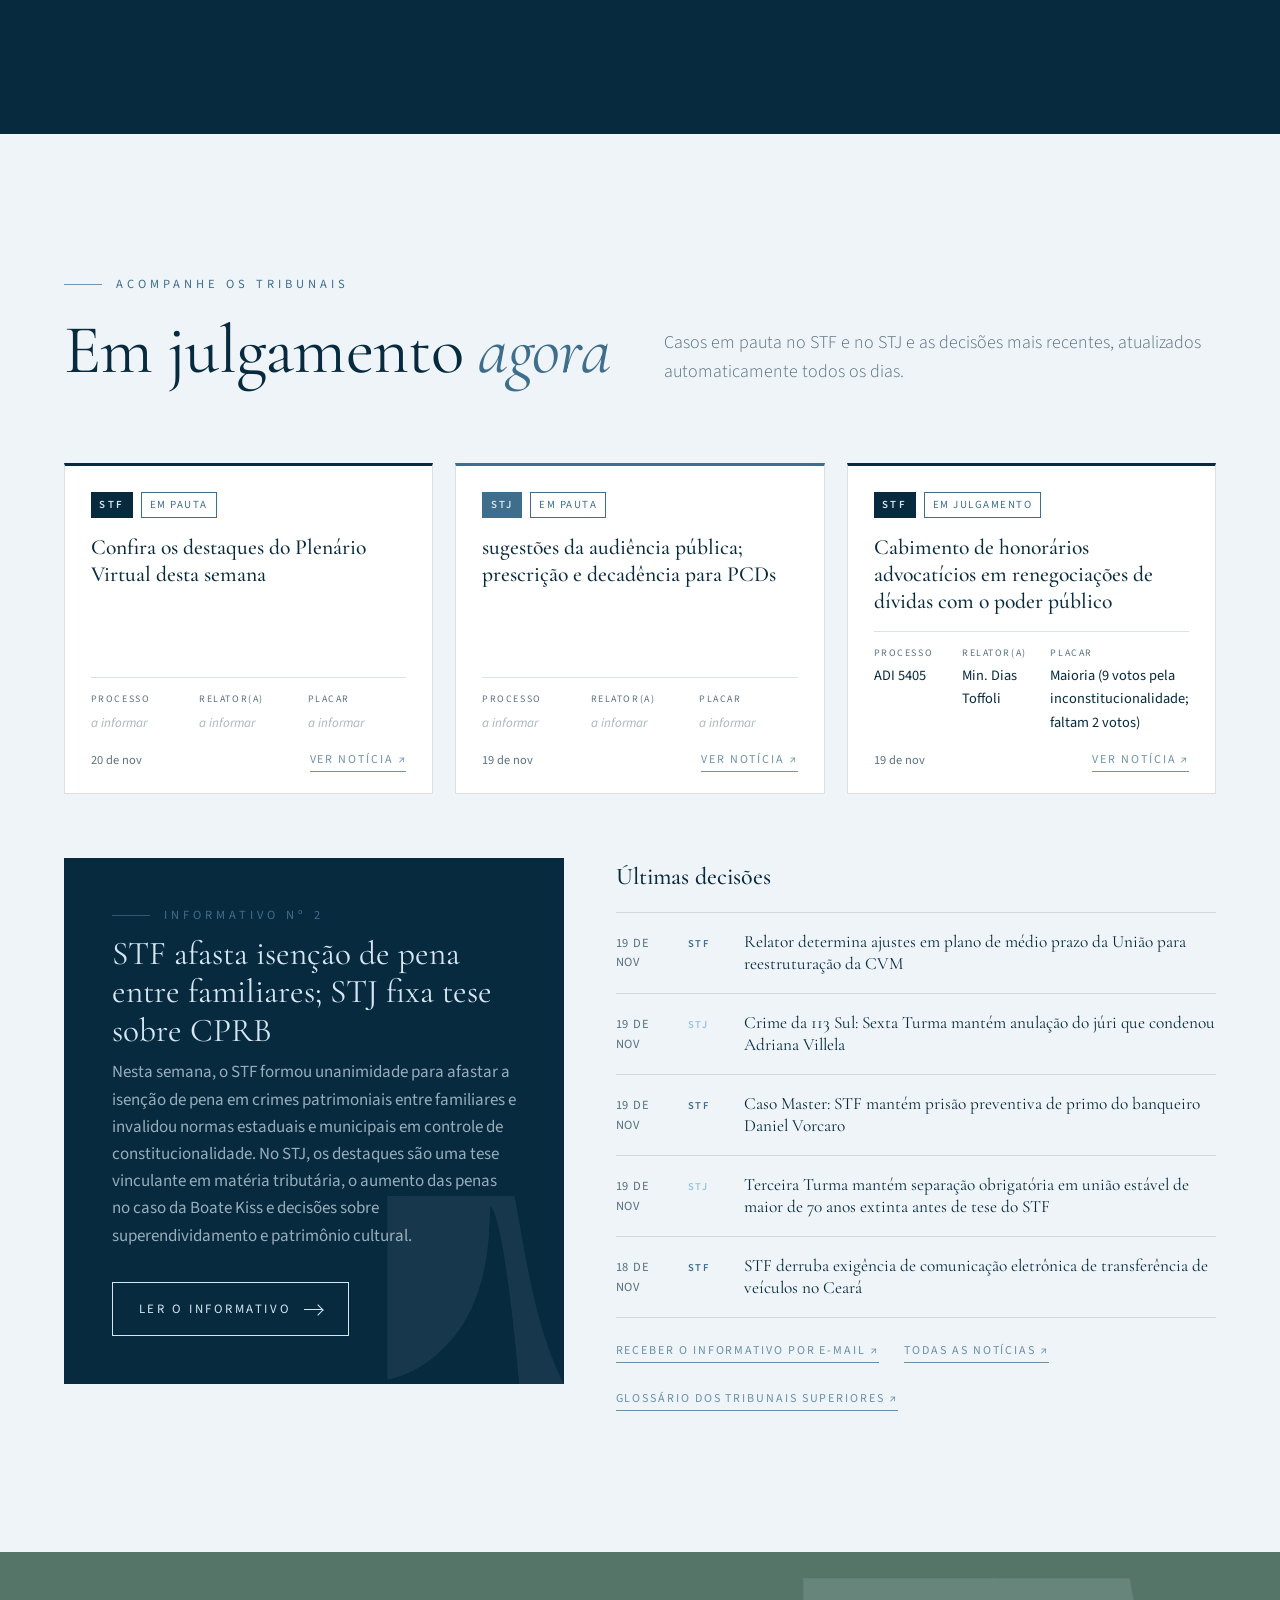
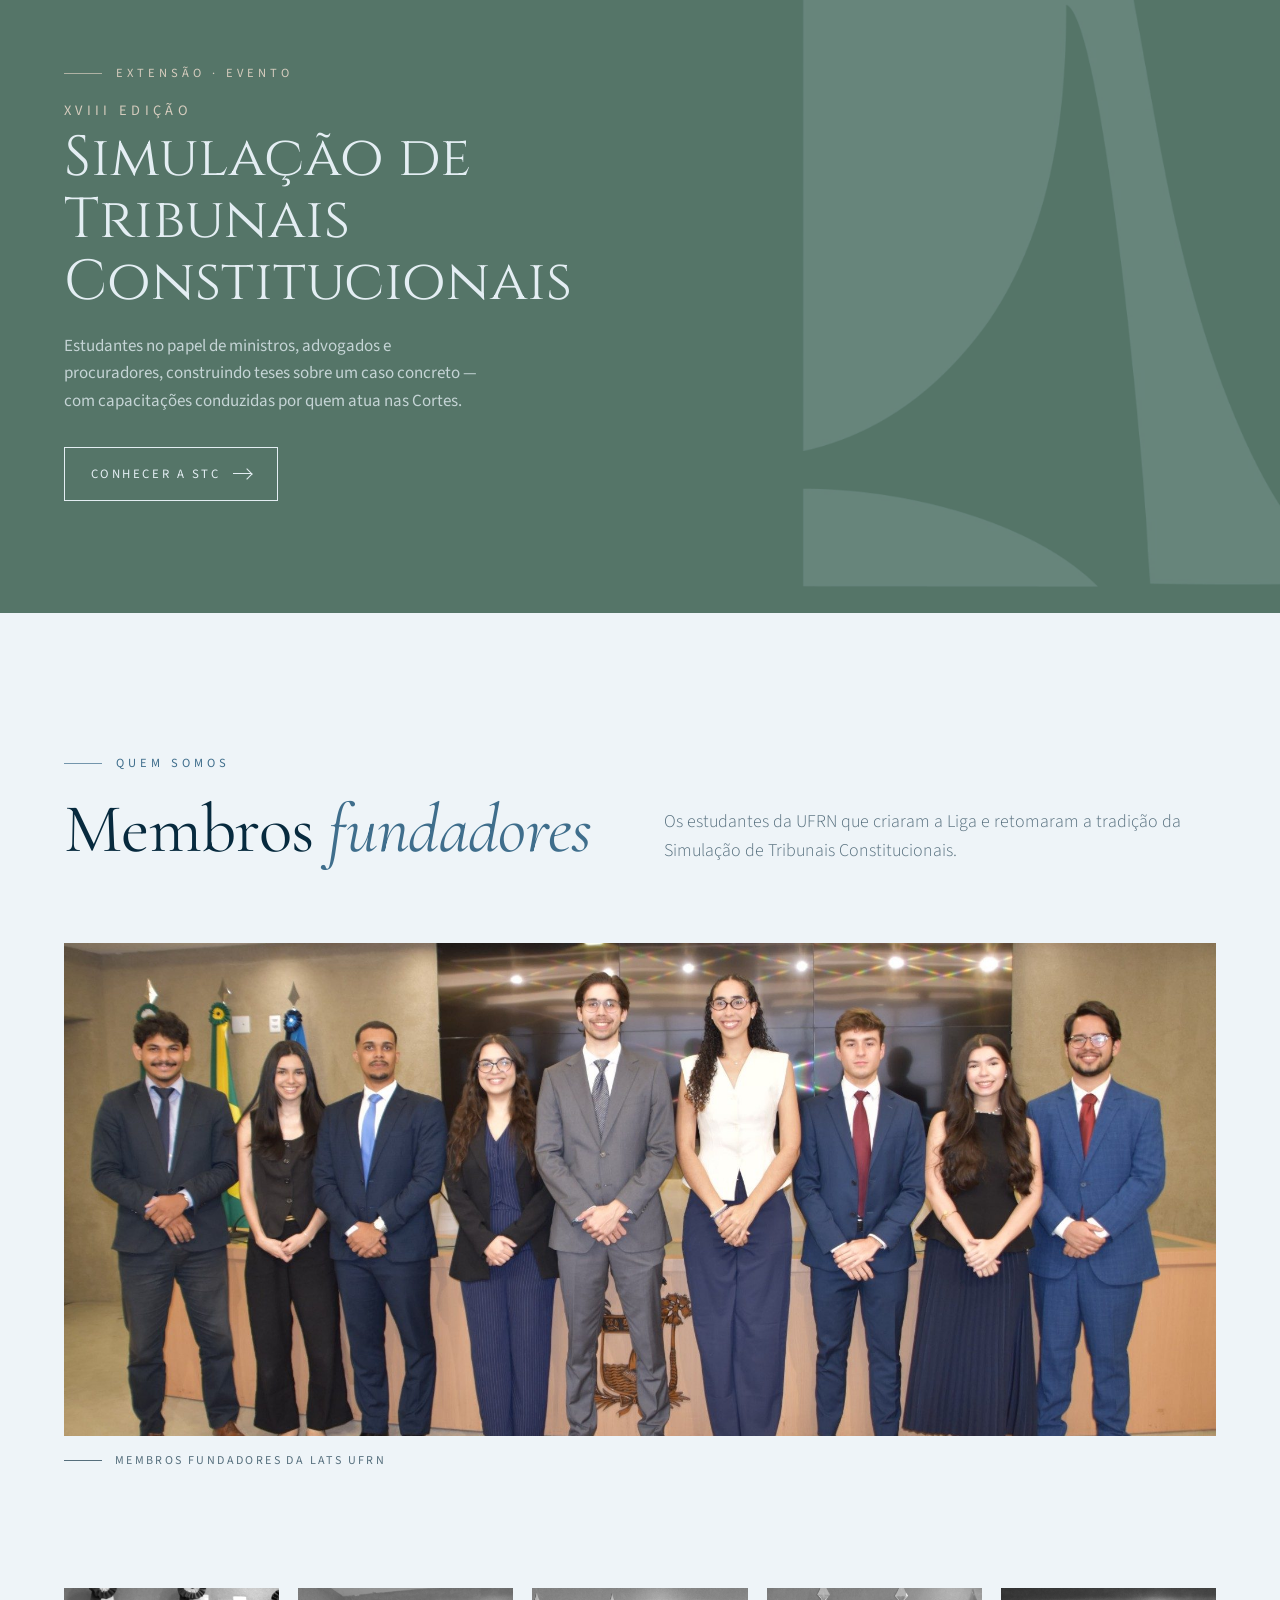
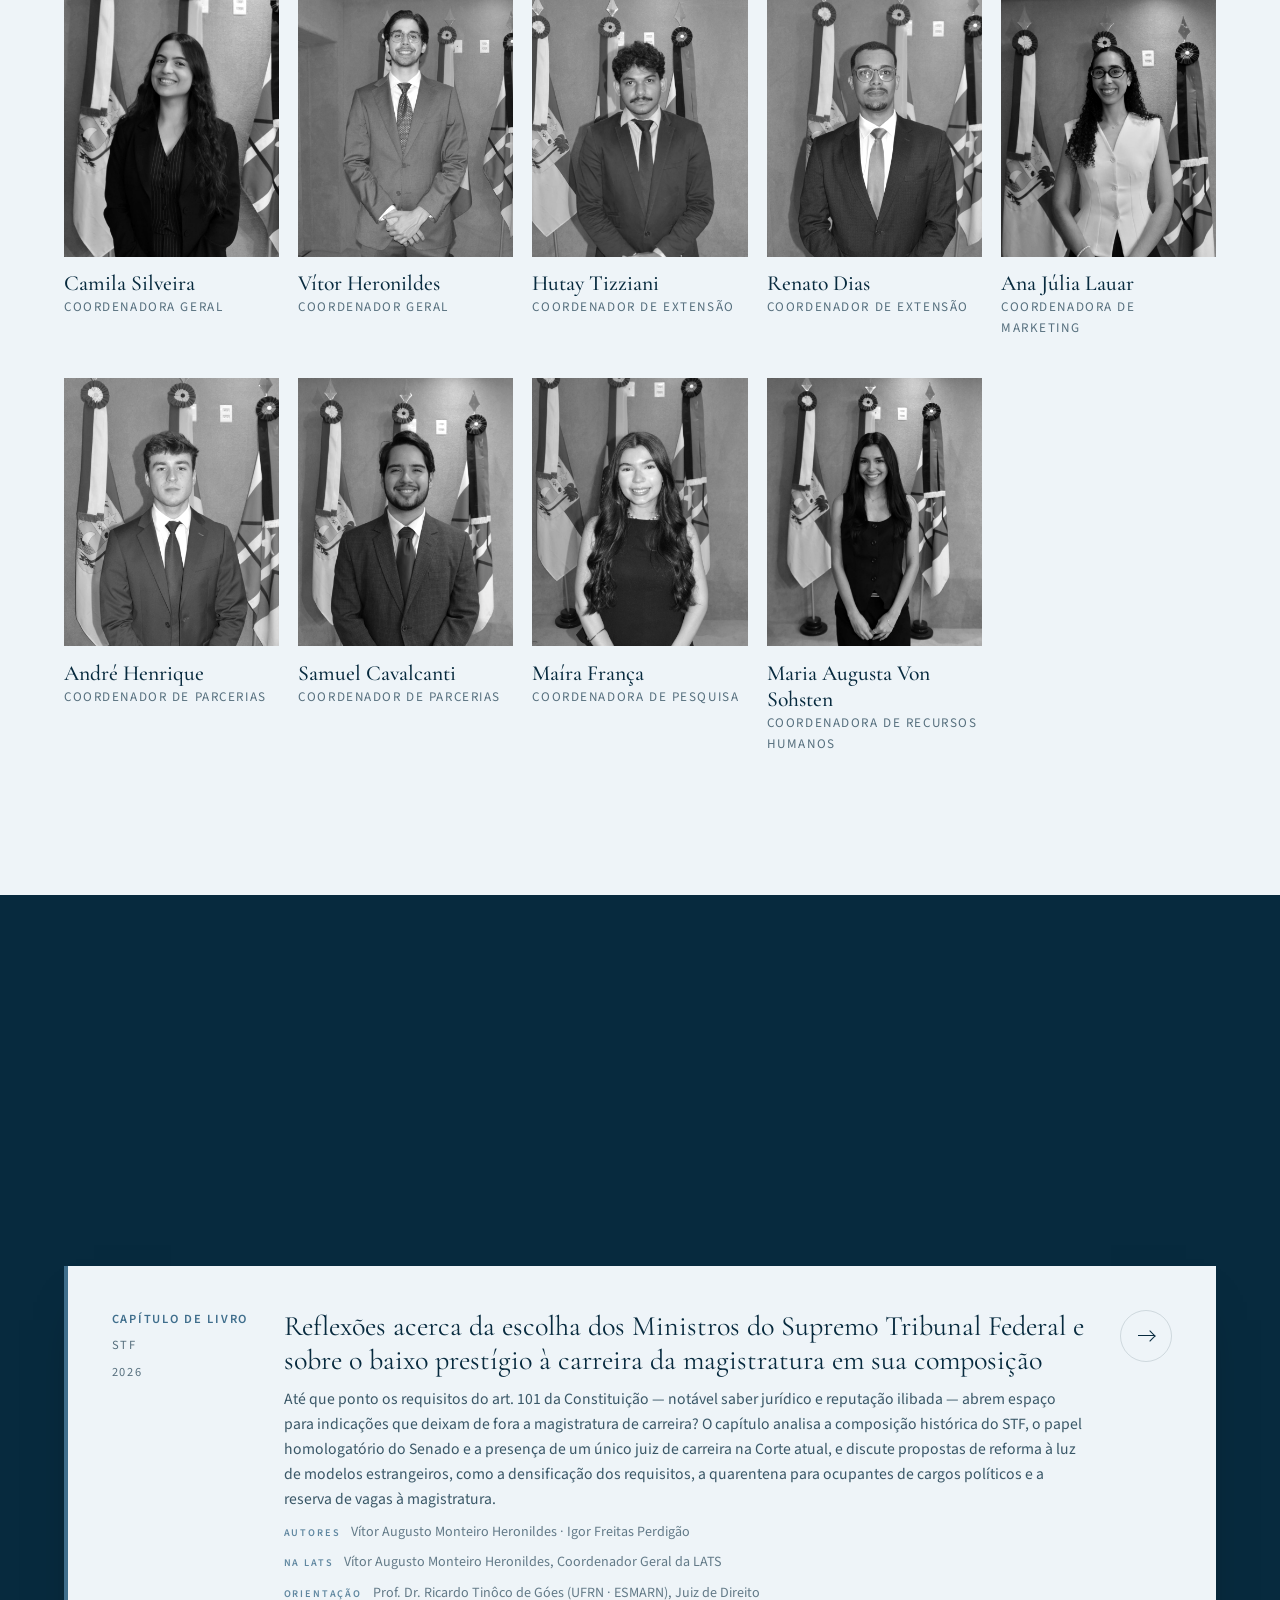
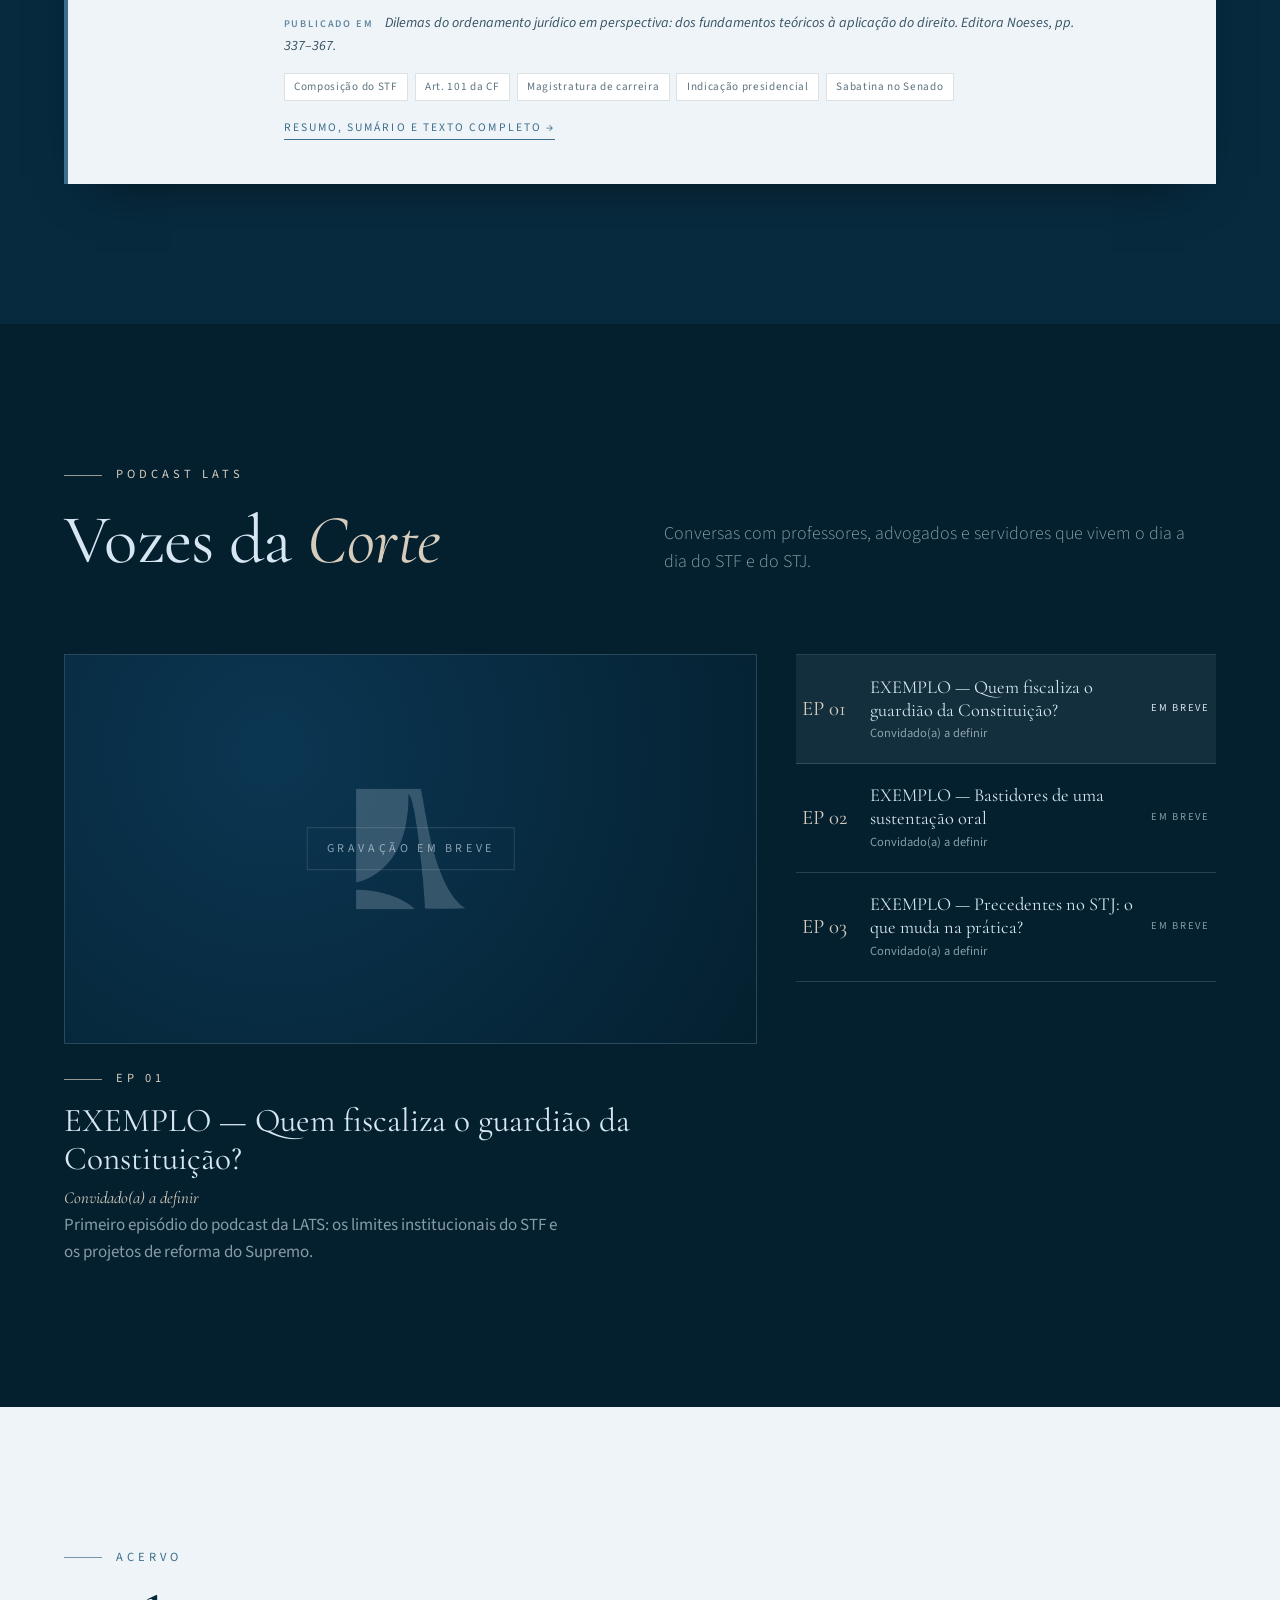
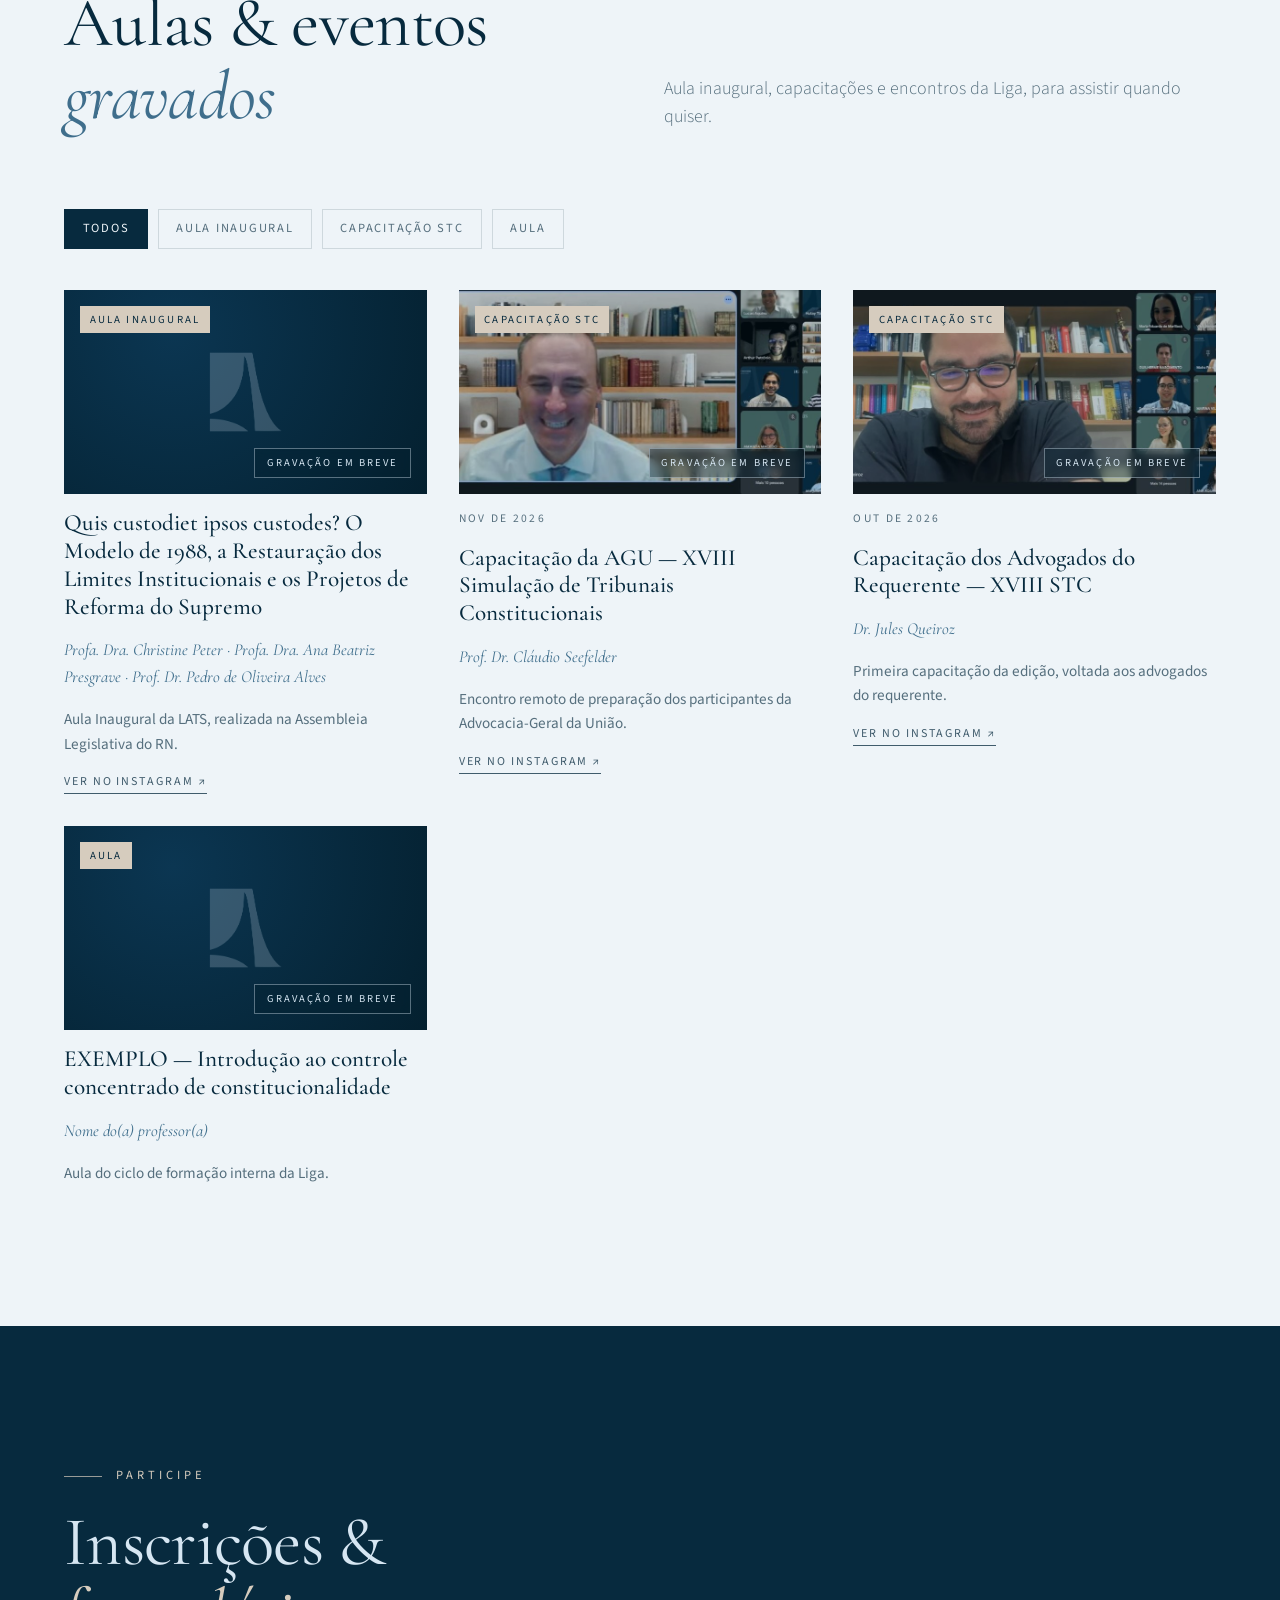
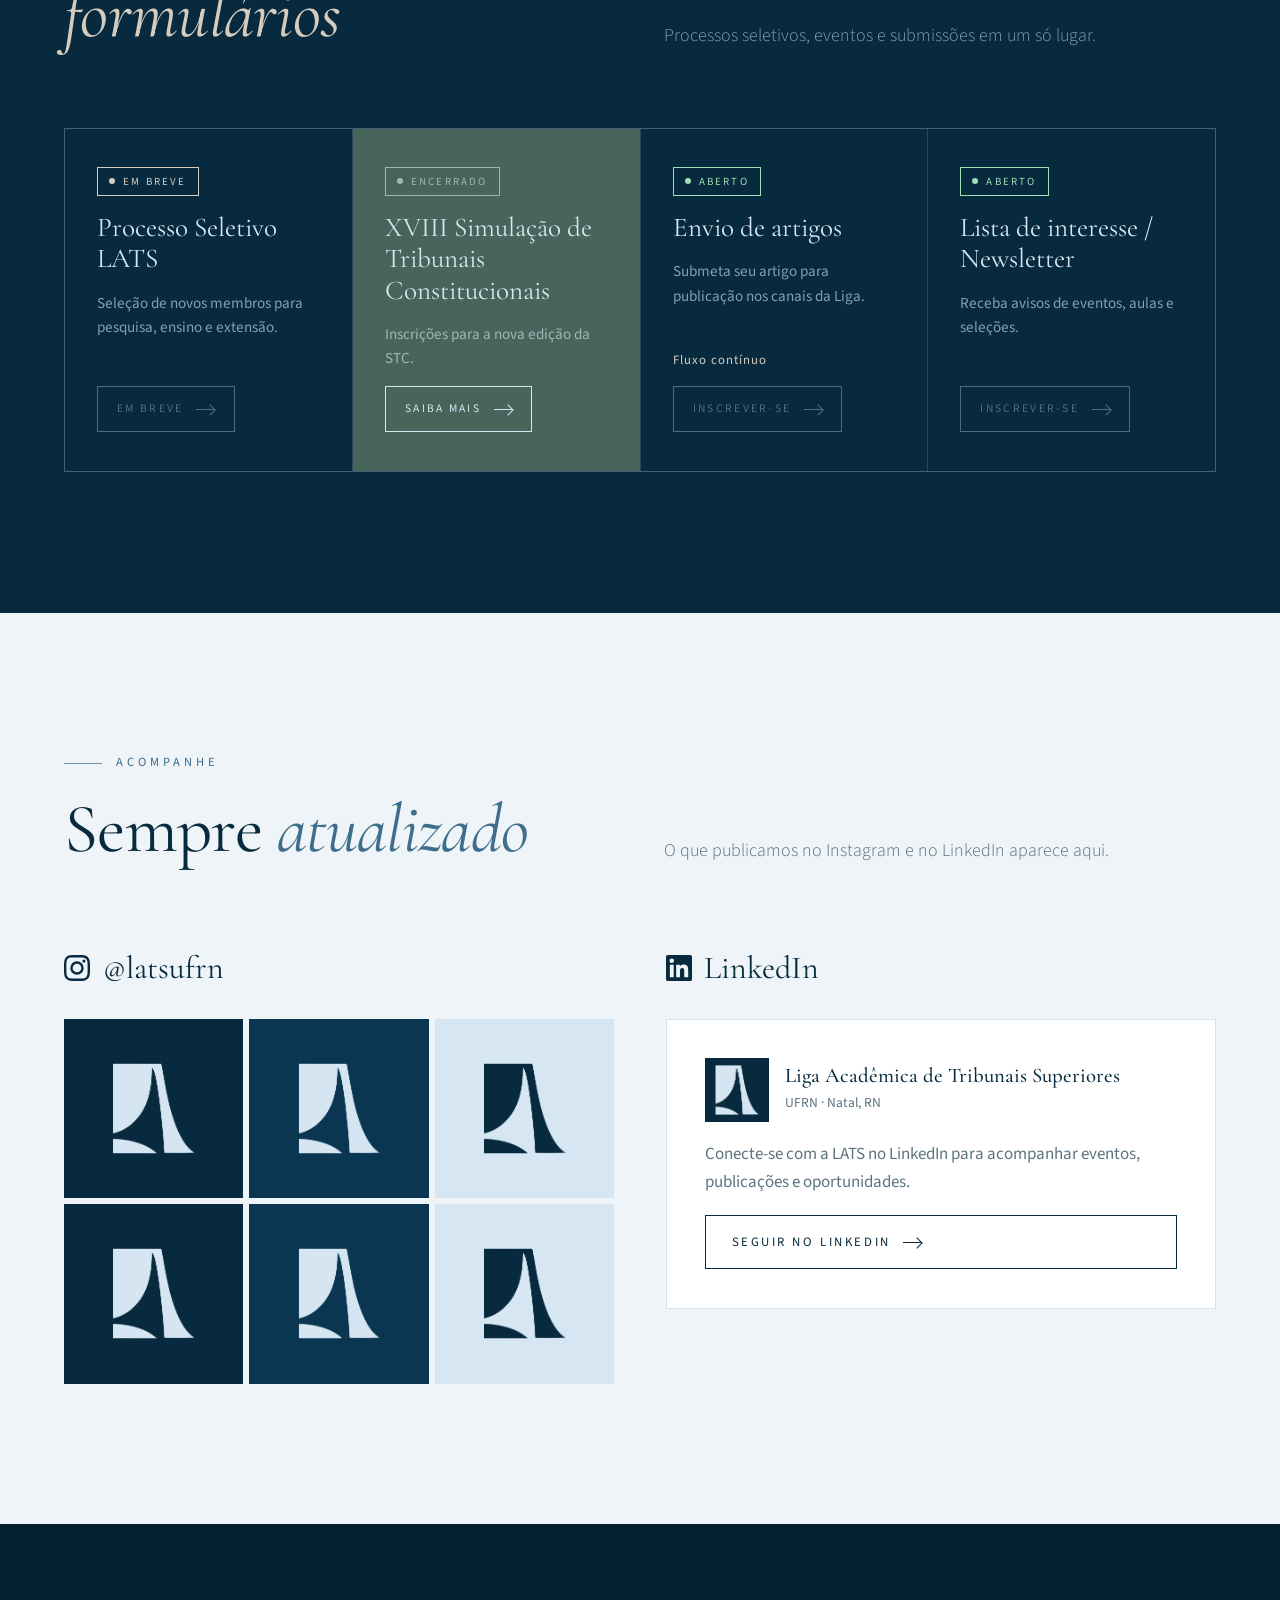
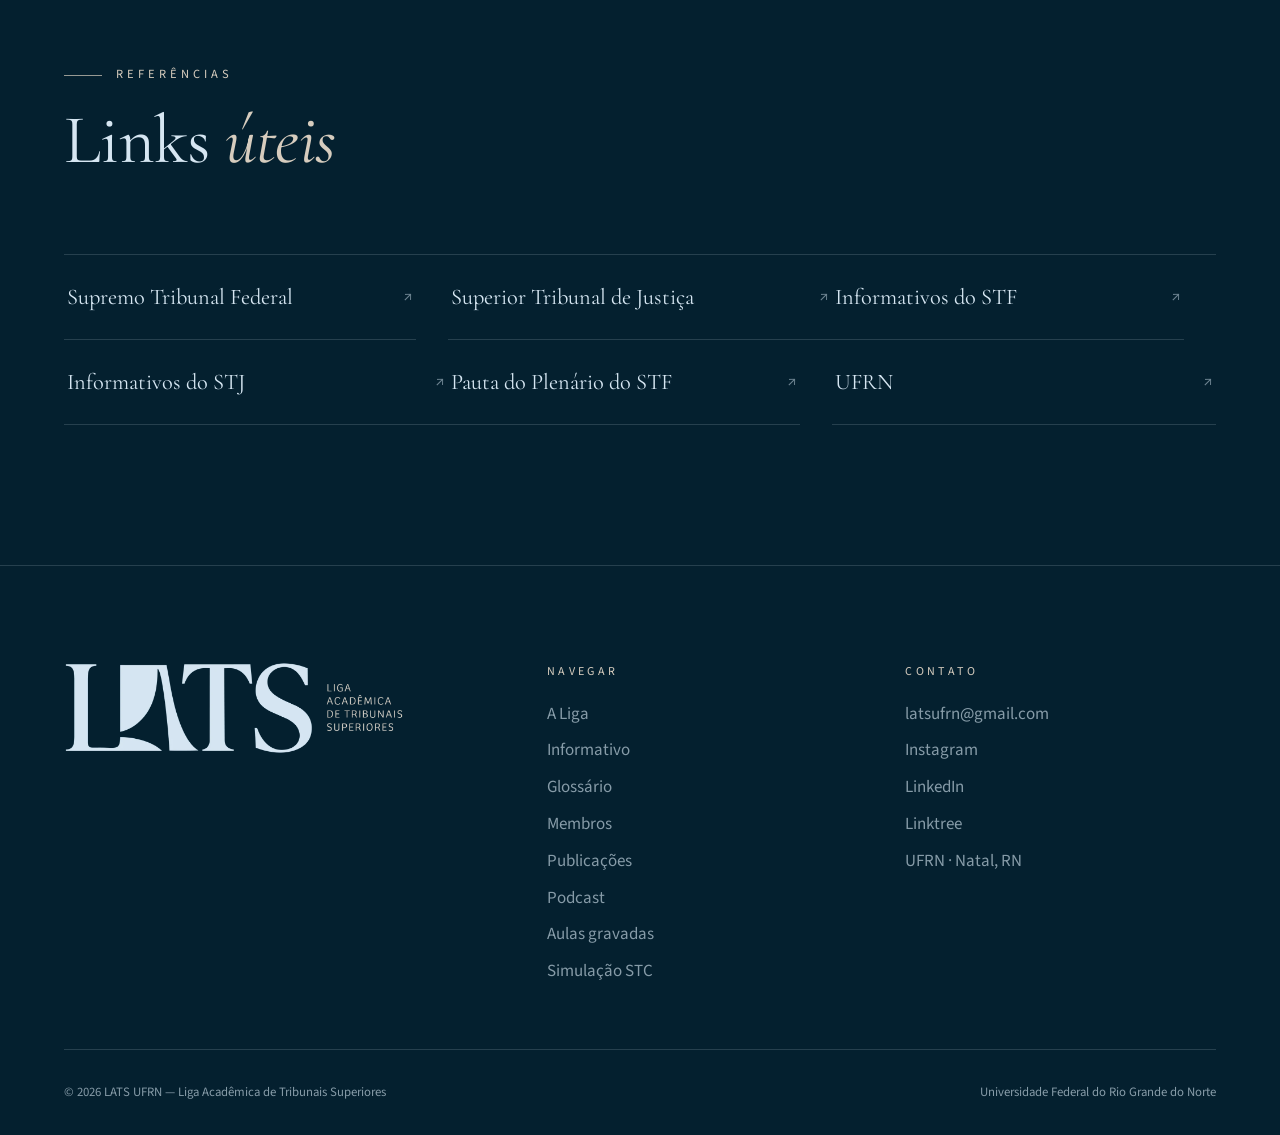
==== commit 5b3add0e: "Informativo por e-mail (Brevo) e espaço do Comentário LATS - informativo/comentario-da-semana.md: mo" ====
--- a/site/index.html
+++ b/site/index.html
@@ -166,7 +166,7 @@
     <div class="home-split">
       <a class="info-card reveal" href="informativo.html#informativo"><div id="ultimo-informativo"></div><span class="btn">Ler o Informativo <span class="arrow"></span></span></a>
       <div class="reveal"><h4 class="mini-title">Últimas decisões</h4><ol class="feed mini" data-ultimas="5"></ol>
-        <div class="home-links"><a class="mini-link" href="informativo.html#noticias">Todas as notícias ↗</a><a class="mini-link" href="glossario.html">Glossário dos Tribunais Superiores ↗</a></div></div>
+        <div class="home-links"><a class="mini-link" href="informativo.html#assinar">Receber o Informativo por e-mail ↗</a><a class="mini-link" href="informativo.html#noticias">Todas as notícias ↗</a><a class="mini-link" href="glossario.html">Glossário dos Tribunais Superiores ↗</a></div></div>
     </div>
   </div>
 </section>
--- a/site/assets/css/style.css
+++ b/site/assets/css/style.css
@@ -832,3 +832,26 @@
   .hn-opt{display:none}
 }
 @media (prefers-reduced-motion:reduce){.hn-col{opacity:1;animation:none}}
+
+/* Informativo: comentário LATS */
+.ed-comentario{position:relative;margin:0 0 2.4rem;padding:clamp(1.6rem,3vw,2.4rem) clamp(1.6rem,3.4vw,2.8rem);background:rgba(214,230,242,.06);border-left:3px solid var(--accent)}
+.ed-comentario h4{font-family:var(--serif);font-weight:400;font-size:clamp(1.5rem,2.6vw,2.1rem);line-height:1.2;margin:.7rem 0 .5rem;color:#fff}
+.ed-comentario .com-dec{font-size:.86rem;color:var(--muted);margin-bottom:1.2rem}
+.ed-comentario .com-dec a{color:var(--ink);border-bottom:1px solid var(--line)}
+.ed-comentario .com-texto p{font-family:var(--serif);font-size:1.18rem;line-height:1.7;color:rgba(228,238,243,.9);margin-bottom:.9rem;max-width:72ch}
+.ed-comentario .com-autor{margin-top:1.2rem;display:flex;flex-direction:column;gap:.15rem}
+.ed-comentario .com-autor b{font-weight:600;color:#fff}
+.ed-comentario .com-autor span{font-size:.82rem;letter-spacing:.06em;color:var(--accent)}
+/* Informativo por e-mail */
+.nl-grid{display:grid;grid-template-columns:1.2fr 1fr;gap:clamp(2rem,5vw,5rem);align-items:center}
+.nl-grid .lead{margin-top:1.2rem}
+.nl-box{background:#fff;border:1px solid var(--light-line);padding:clamp(1.6rem,3vw,2.4rem)}
+.nl-form{display:flex;flex-direction:column;gap:1rem}
+.nl-form input[type=email]{font:inherit;font-size:1.05rem;padding:1rem 1.1rem;border:1px solid var(--light-line);color:var(--navy);background:#fff}
+.nl-form input[type=email]:focus{outline:2px solid var(--light-accent);outline-offset:1px}
+.nl-form .btn{align-self:flex-start;color:var(--navy)}
+.nl-hp{position:absolute;left:-9999px;width:1px;height:1px;opacity:0}
+.nl-note,.nl-soon{font-size:.86rem;color:var(--light-muted);margin-top:1rem;line-height:1.5}
+.nl-soon{margin:0;font-size:1rem}
+.nl-ok{color:var(--navy);line-height:1.6}
+@media (max-width:860px){.nl-grid{grid-template-columns:1fr}}
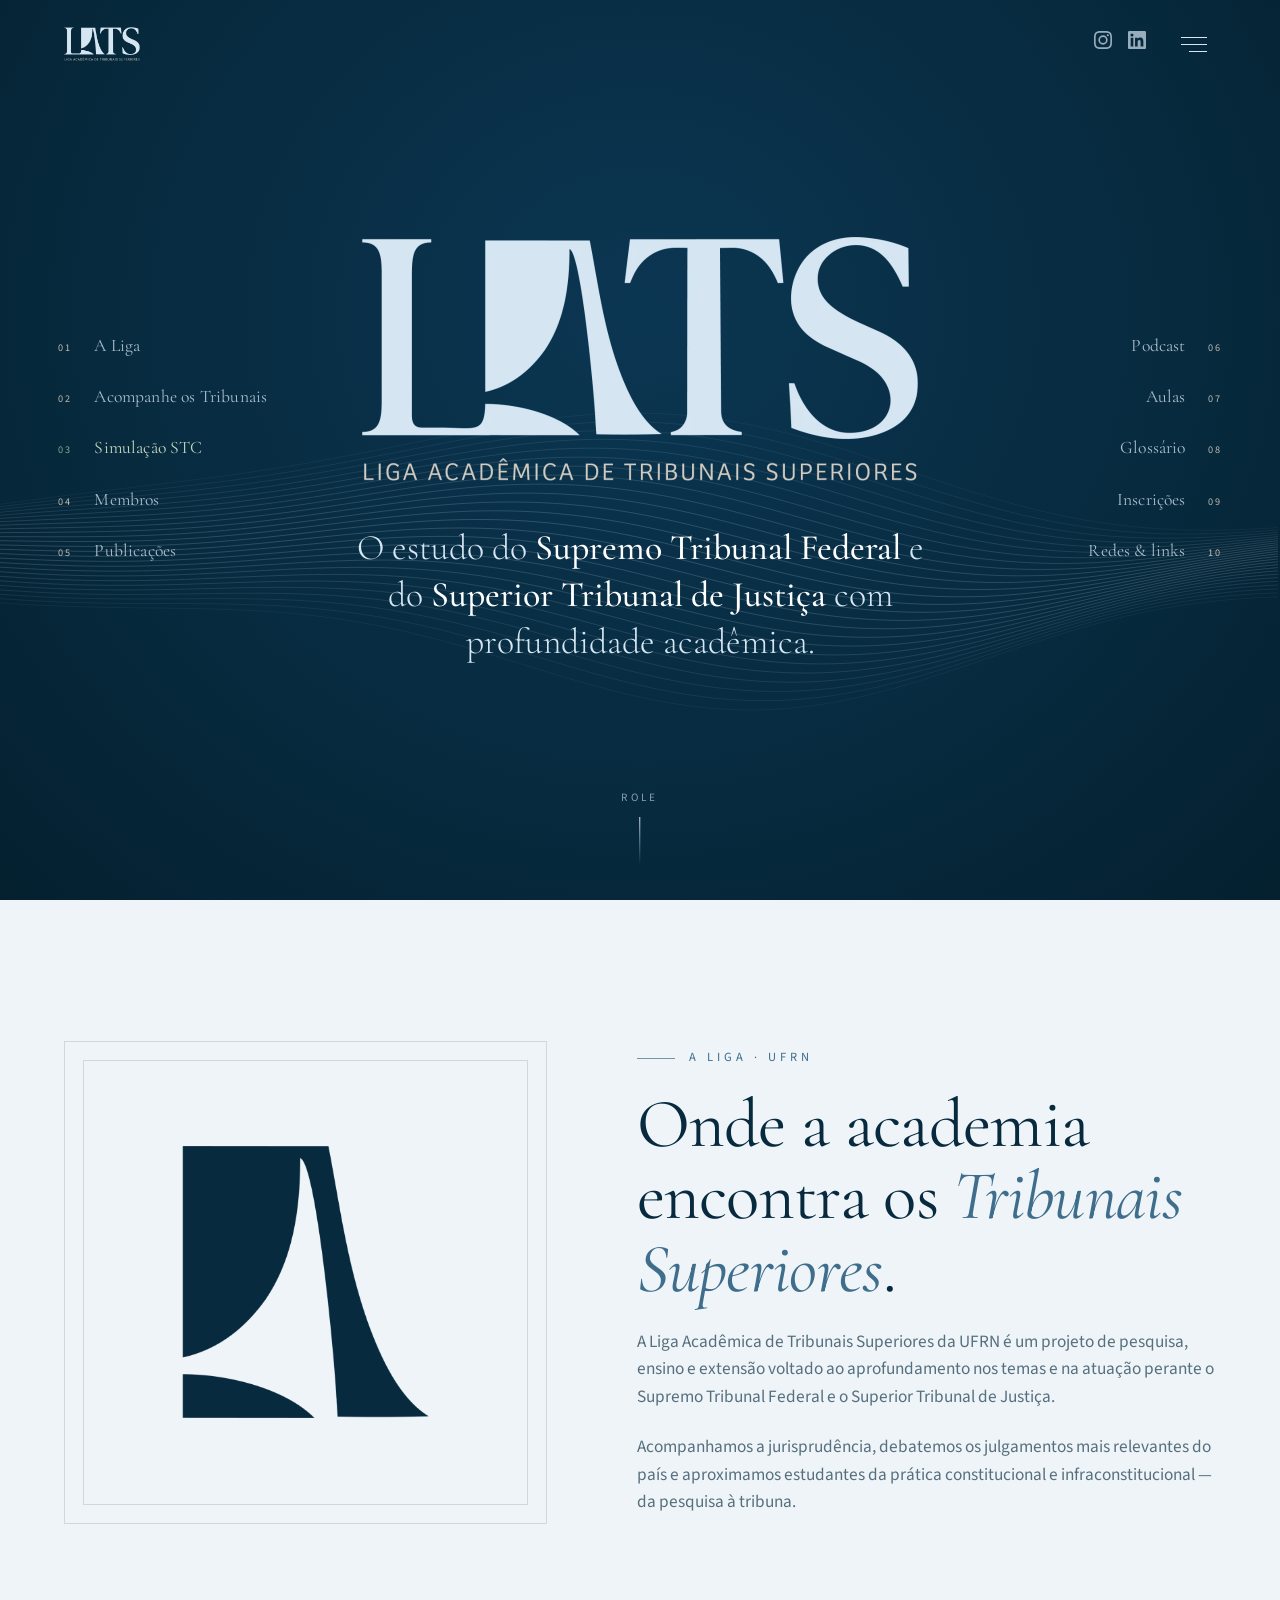
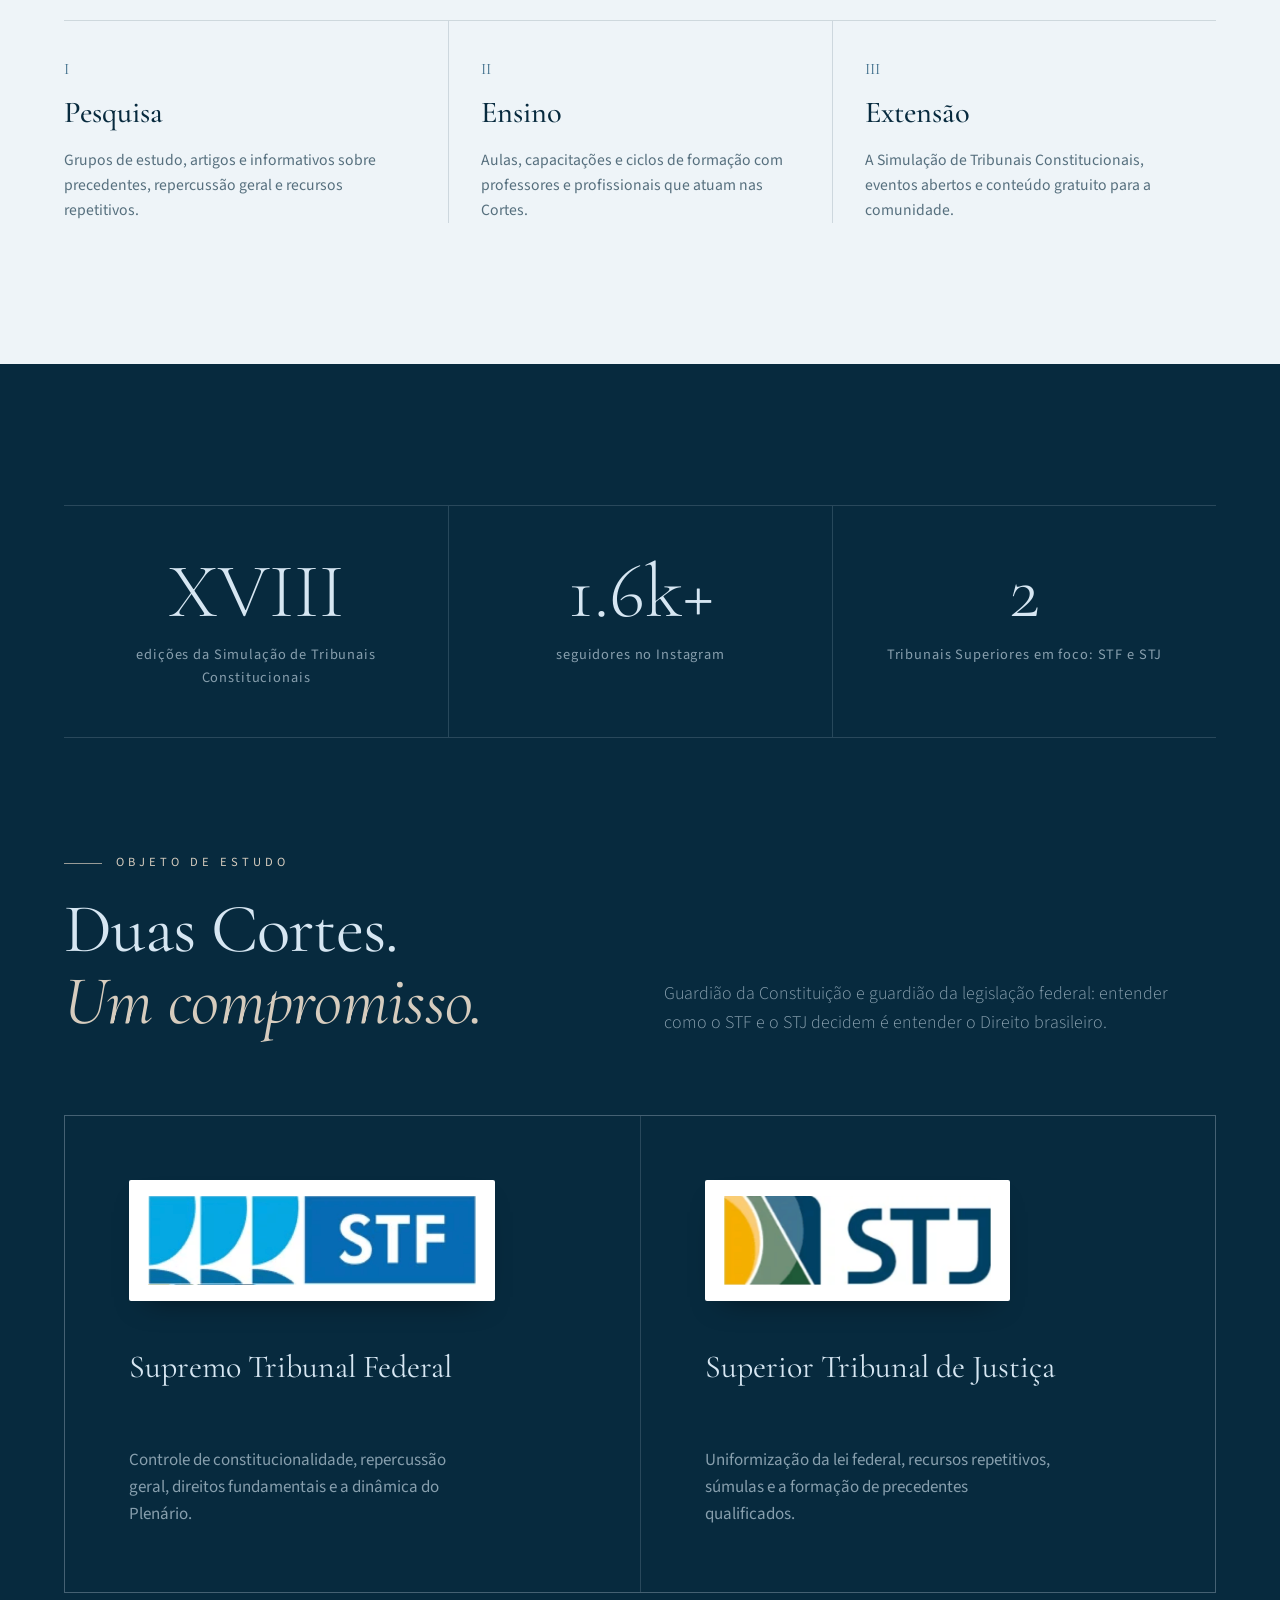
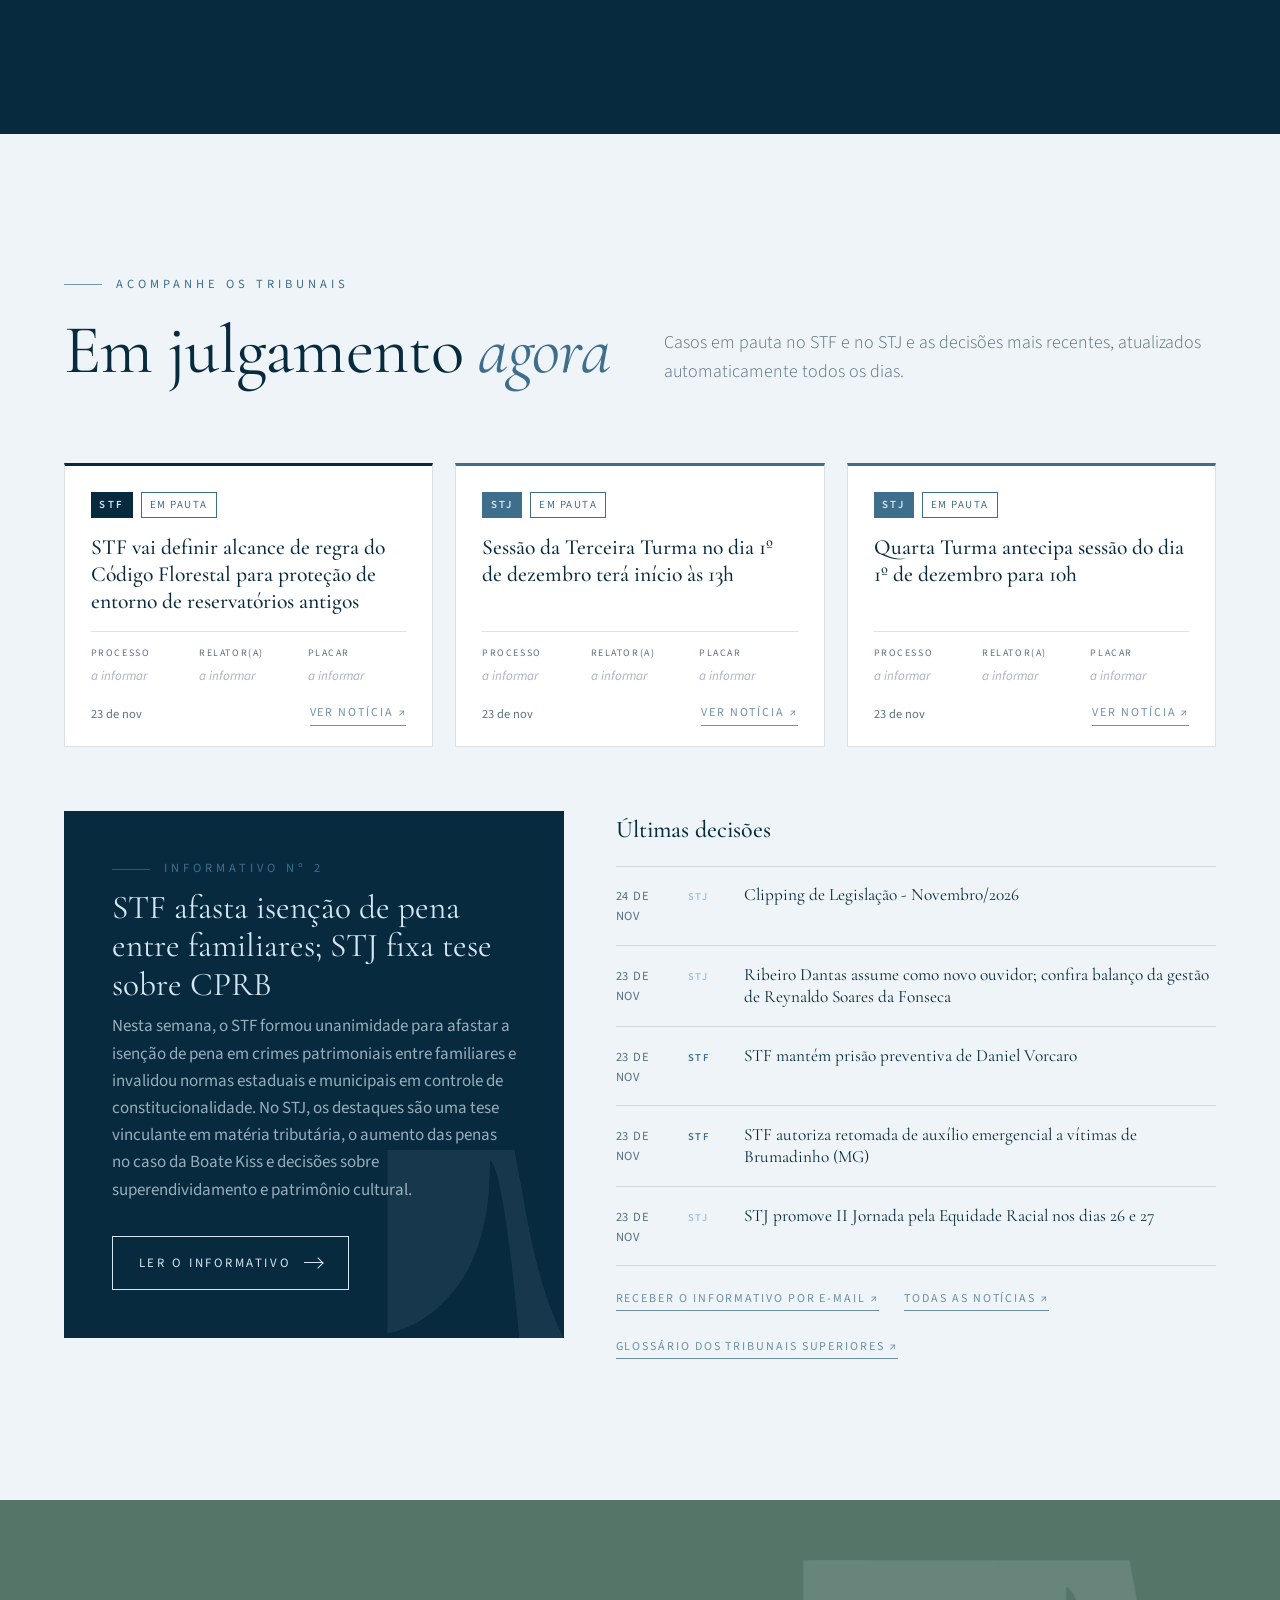
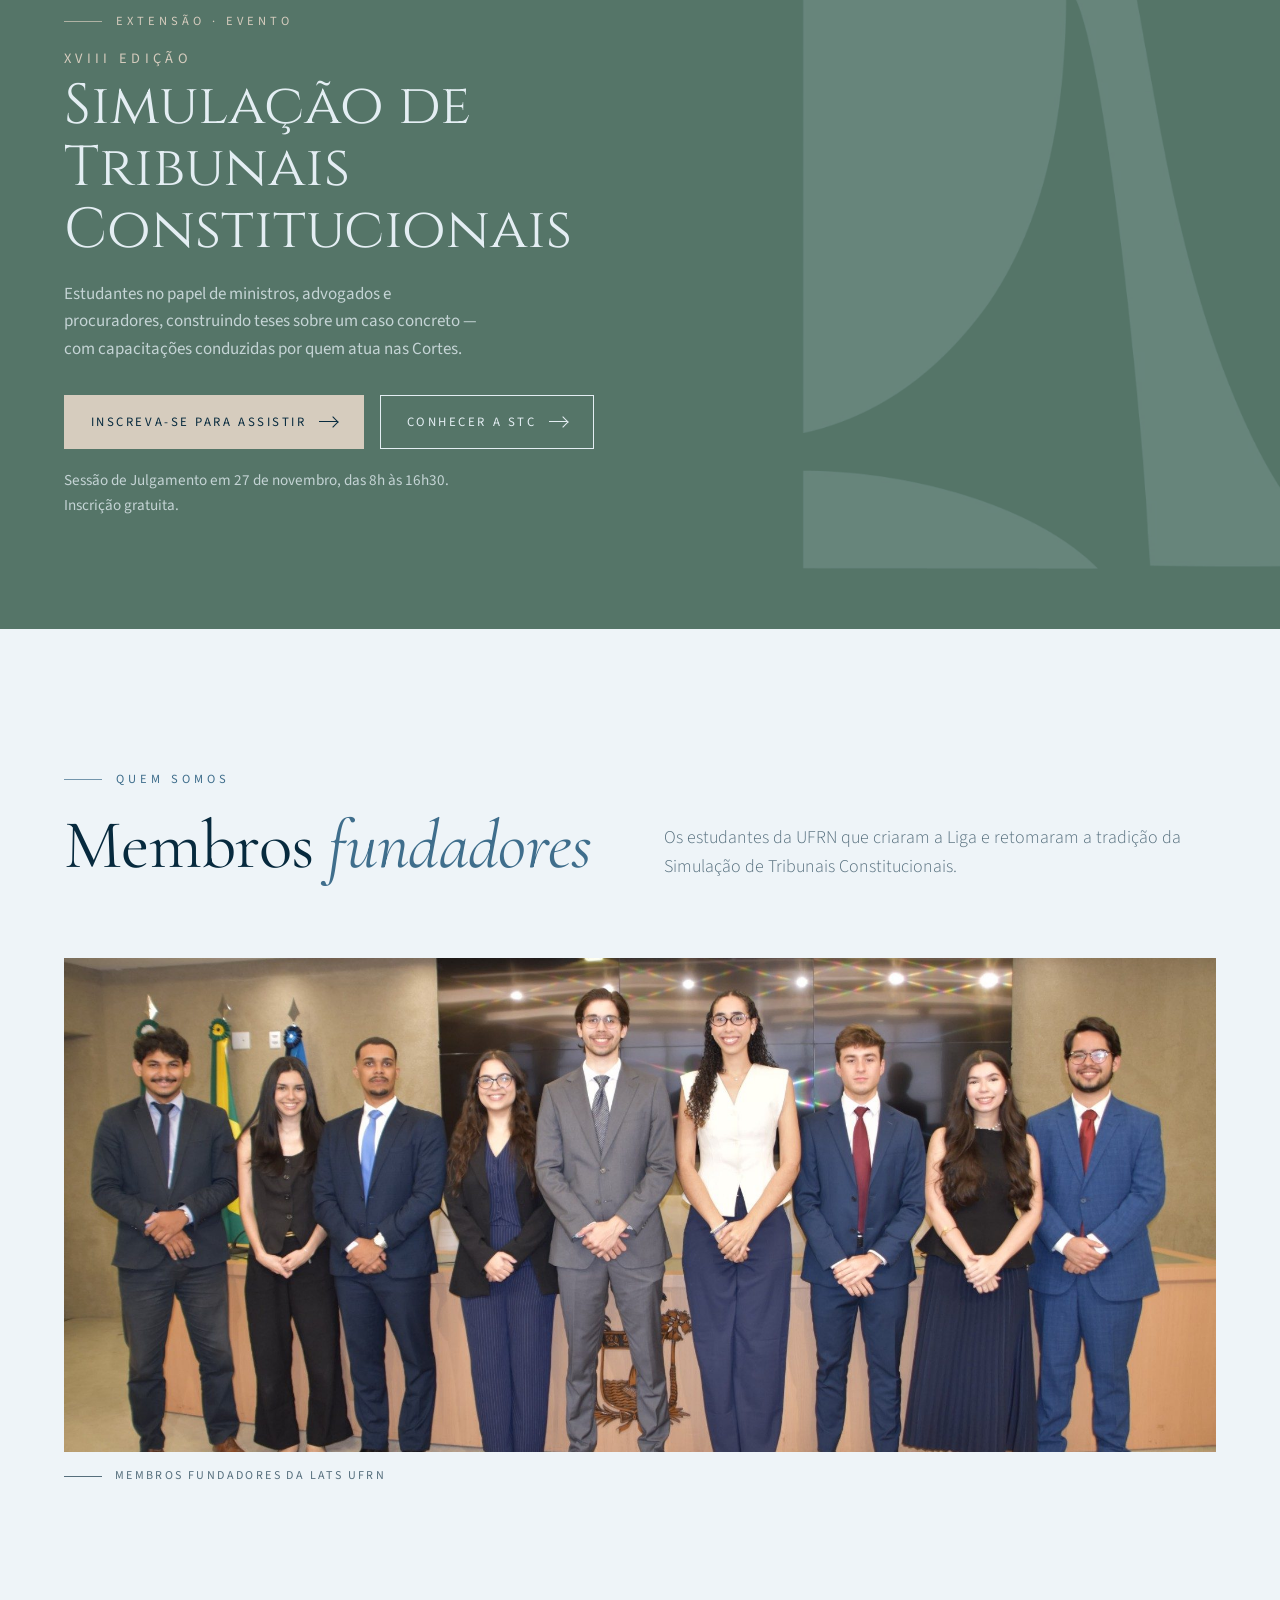
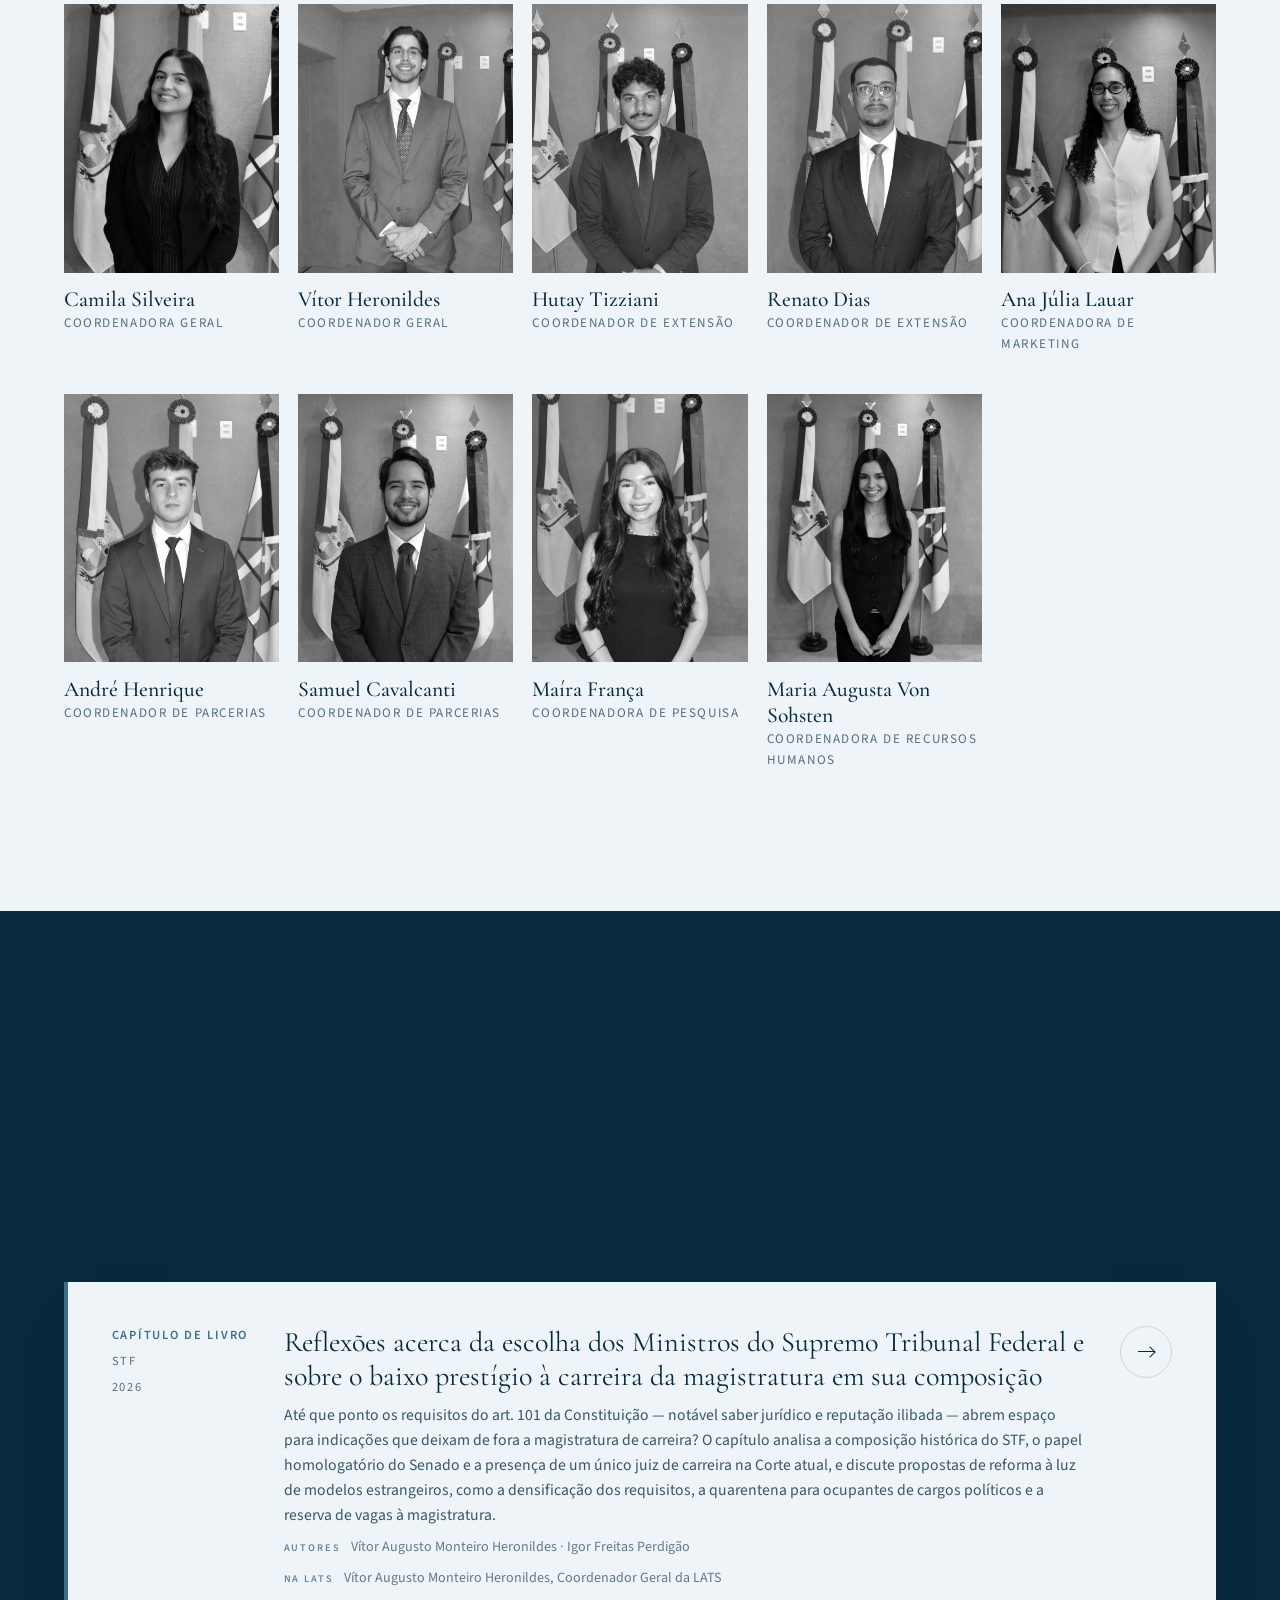
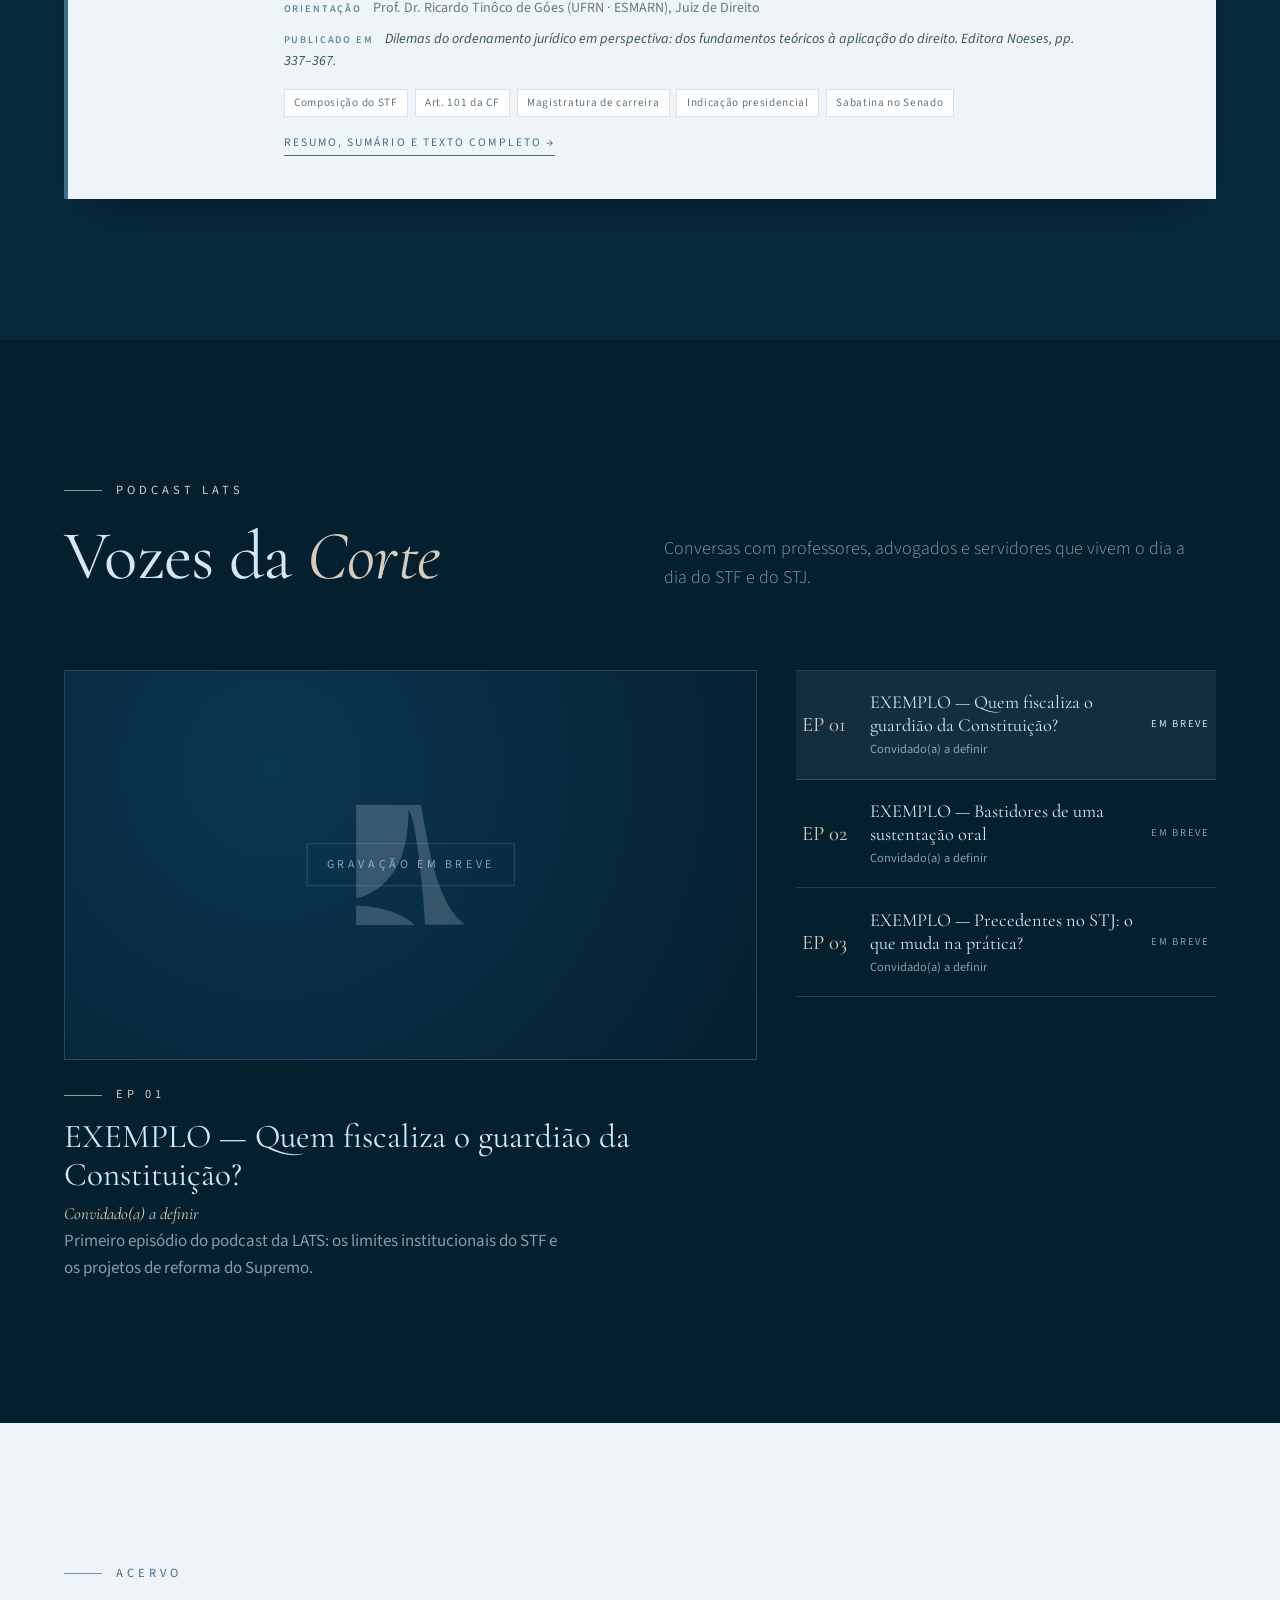
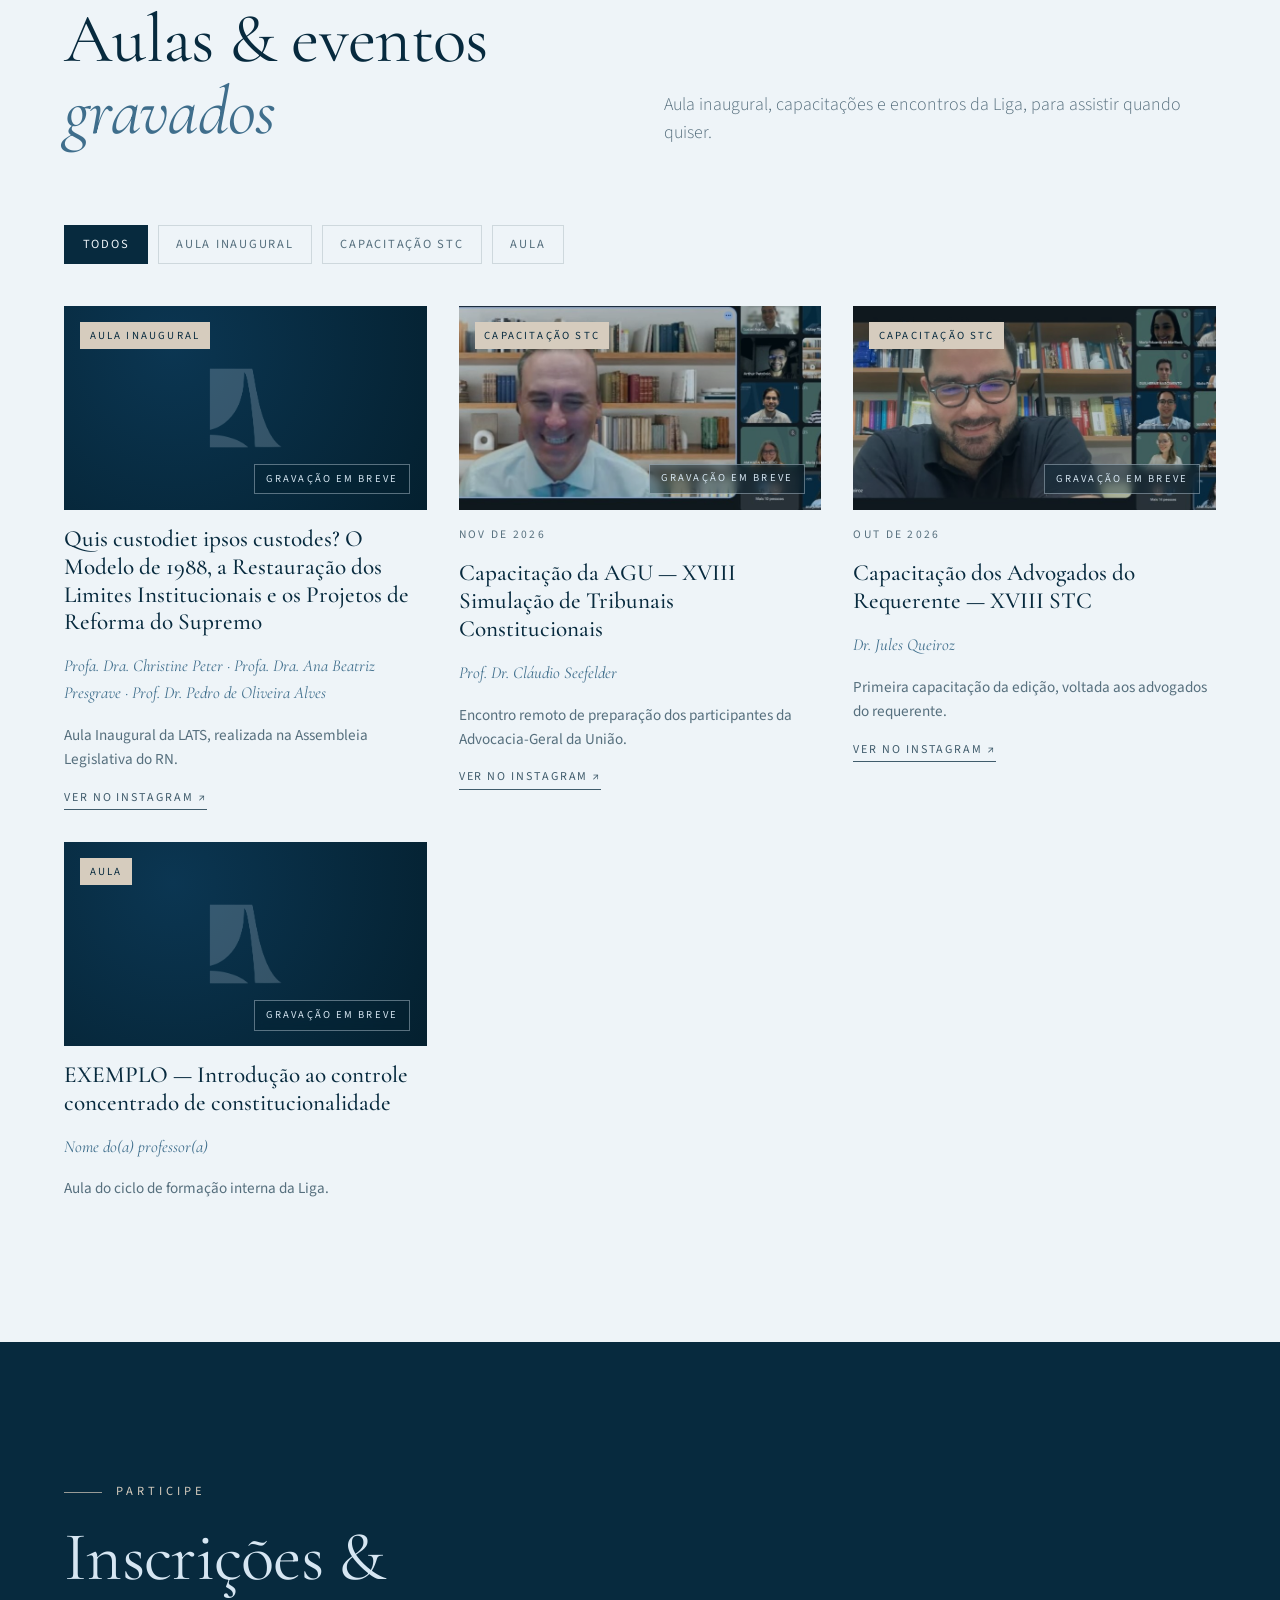
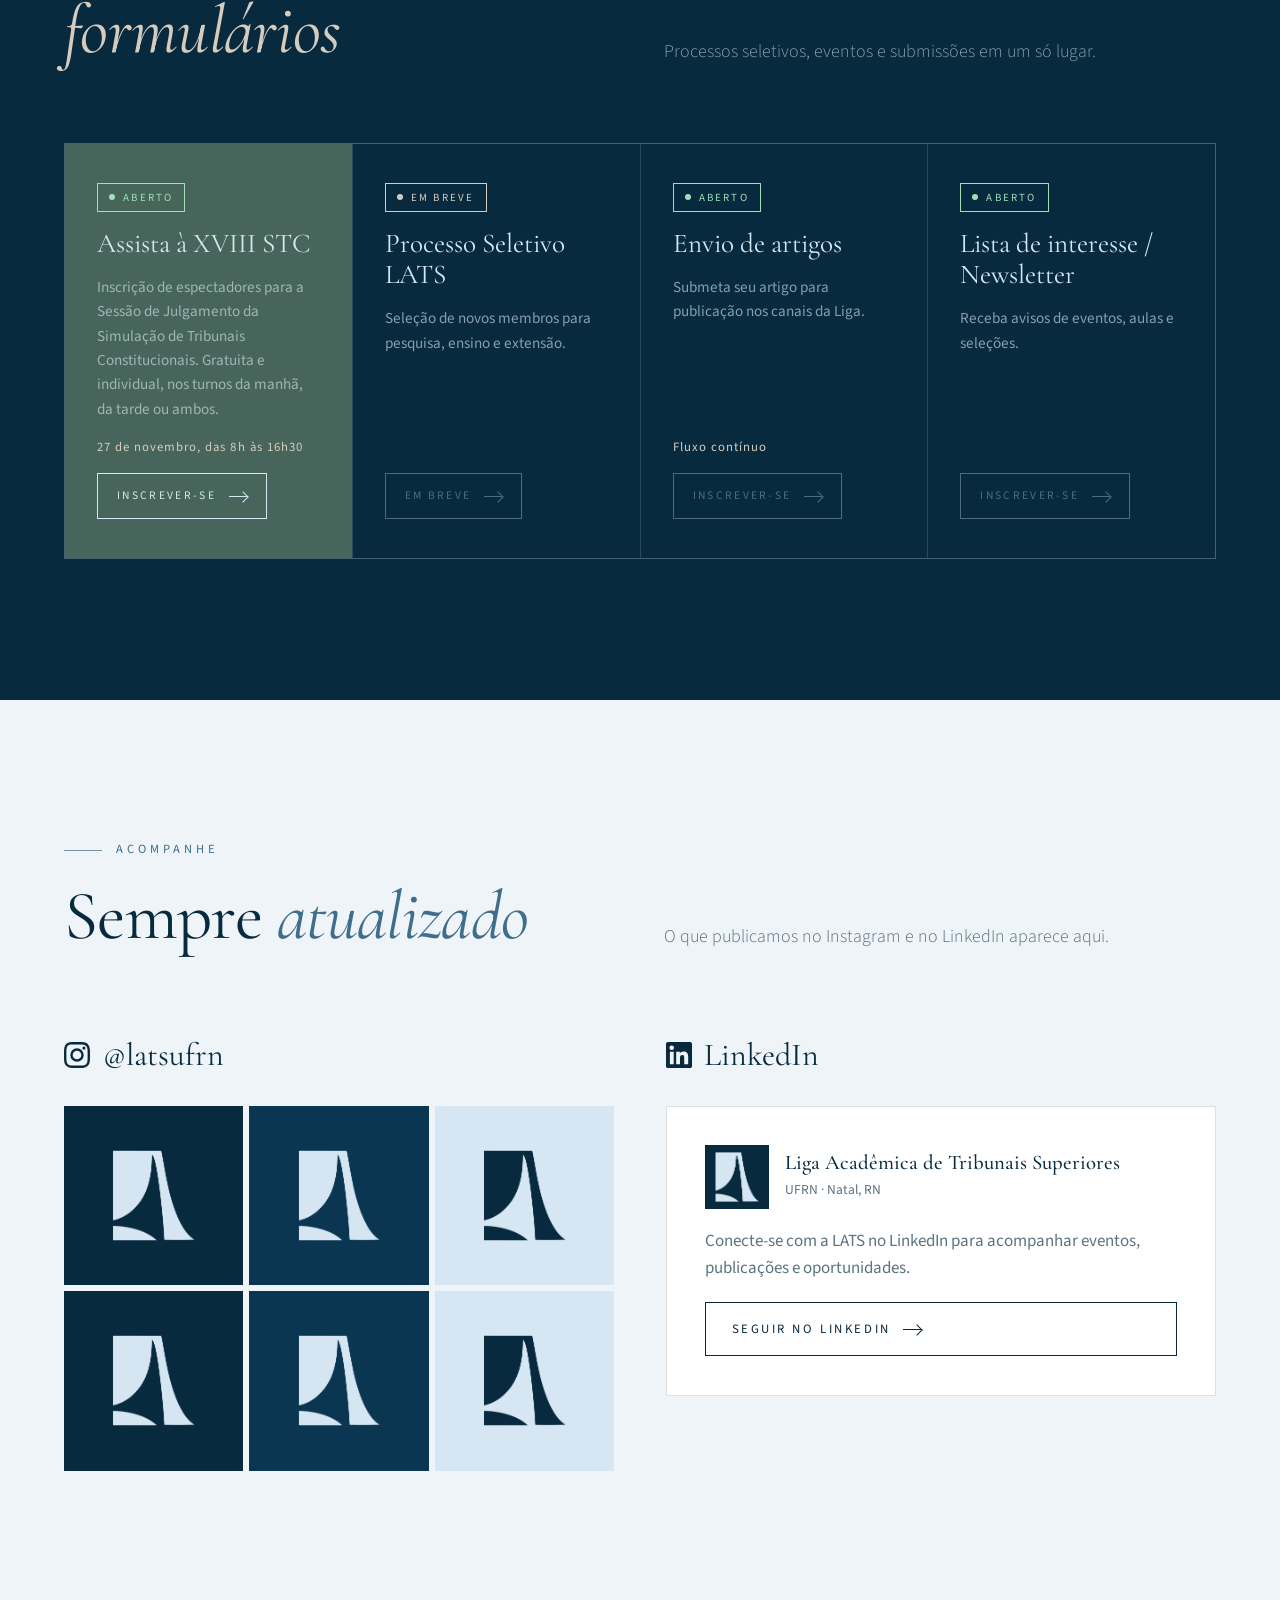
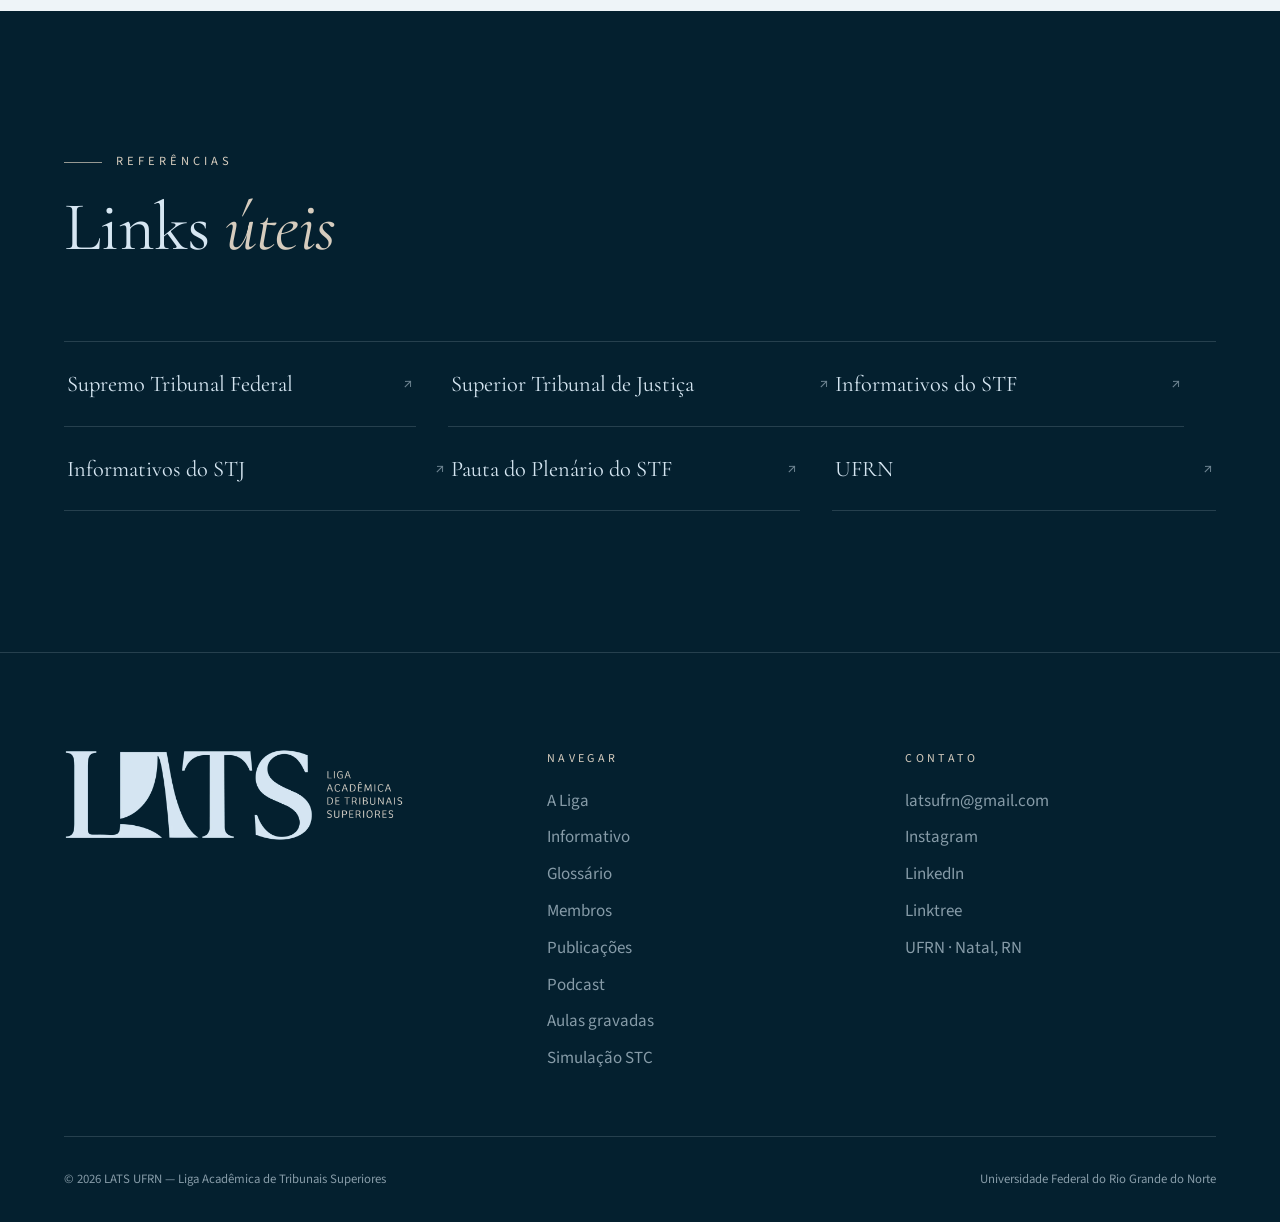
==== commit dec443b6: "Inscrição de espectadores da XVIII STC Co-Authored-By: Claude Opus 5.5 <noreply@anthropic.com>" ====
--- a/site/index.html
+++ b/site/index.html
@@ -25,7 +25,7 @@
 <link rel="apple-touch-icon" href="assets/img/icones/apple-touch-icon.png">
 <link rel="manifest" href="/site.webmanifest">
 <meta name="theme-color" content="#072A3E">
-<link rel="stylesheet" href="assets/css/style.css?v=20261114">
+<link rel="stylesheet" href="assets/css/style.css?v=20261124">
 <script type="application/ld+json">
 {
  "@context": "https://schema.org",
@@ -179,7 +179,11 @@
       <span class="eyebrow">Extensão · Evento</span>
       <h2><small>XVIII EDIÇÃO</small>Simulação de Tribunais Constitucionais</h2>
       <p>Estudantes no papel de ministros, advogados e procuradores, construindo teses sobre um caso concreto — com capacitações conduzidas por quem atua nas Cortes.</p>
-      <a class="btn" href="stc.html">Conhecer a STC <span class="arrow"></span></a>
+      <div class="stc-band-actions">
+        <a class="btn btn-solid" href="https://docs.google.com/forms/d/e/1FAIpQLSdW8jYBSOS1wLX2O4W4kQYN_cCpc1gIT7dZOMOo6Y58jpTHCQ/viewform" target="_blank" rel="noopener">Inscreva-se para assistir <span class="arrow"></span></a>
+        <a class="btn" href="stc.html">Conhecer a STC <span class="arrow"></span></a>
+      </div>
+      <p class="stc-band-data">Sessão de Julgamento em 27 de novembro, das 8h às 16h30. Inscrição gratuita.</p>
     </div>
   </div>
 </section>
@@ -290,10 +294,10 @@
   </div>
 </footer>
 
-<script src="assets/js/content.js"></script>
+<script src="assets/js/content.js?v=20261124"></script>
 <script src="data/tribunais.js"></script>
 <script src="data/informativos.js"></script>
-<script src="assets/js/main.js?v=20261114"></script>
+<script src="assets/js/main.js?v=20261124"></script>
 <script src="assets/js/tribunais.js"></script>
 </body>
 </html>
--- a/site/assets/css/style.css
+++ b/site/assets/css/style.css
@@ -855,3 +855,8 @@
 .nl-soon{margin:0;font-size:1rem}
 .nl-ok{color:var(--navy);line-height:1.6}
 @media (max-width:860px){.nl-grid{grid-template-columns:1fr}}
+
+/* ---------- Faixa STC: inscrição de espectadores ---------- */
+.stc-band-actions{display:flex;flex-wrap:wrap;gap:1rem;margin-top:2rem}
+.stc-band .stc-band-actions .btn{margin-top:0}
+.stc-band .stc-band-data{font-size:.95rem;margin:1.2rem 0 0}
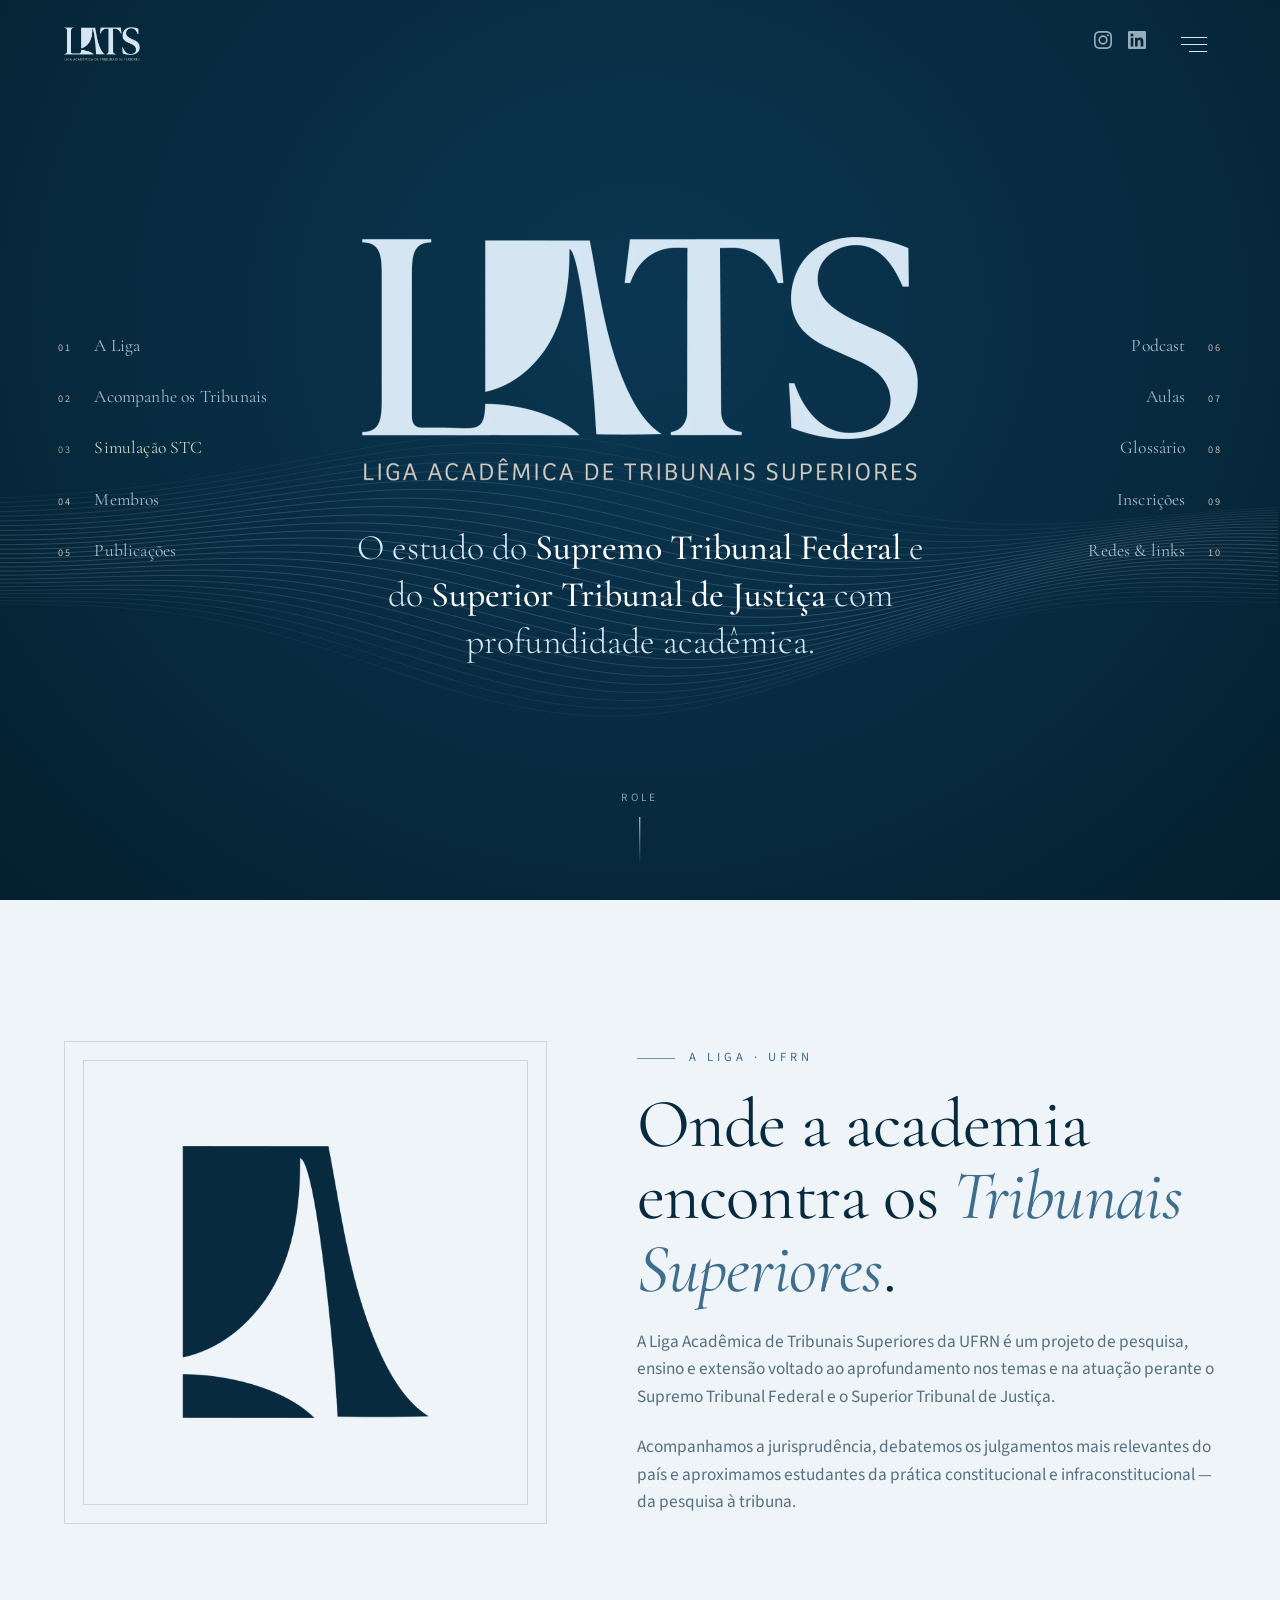
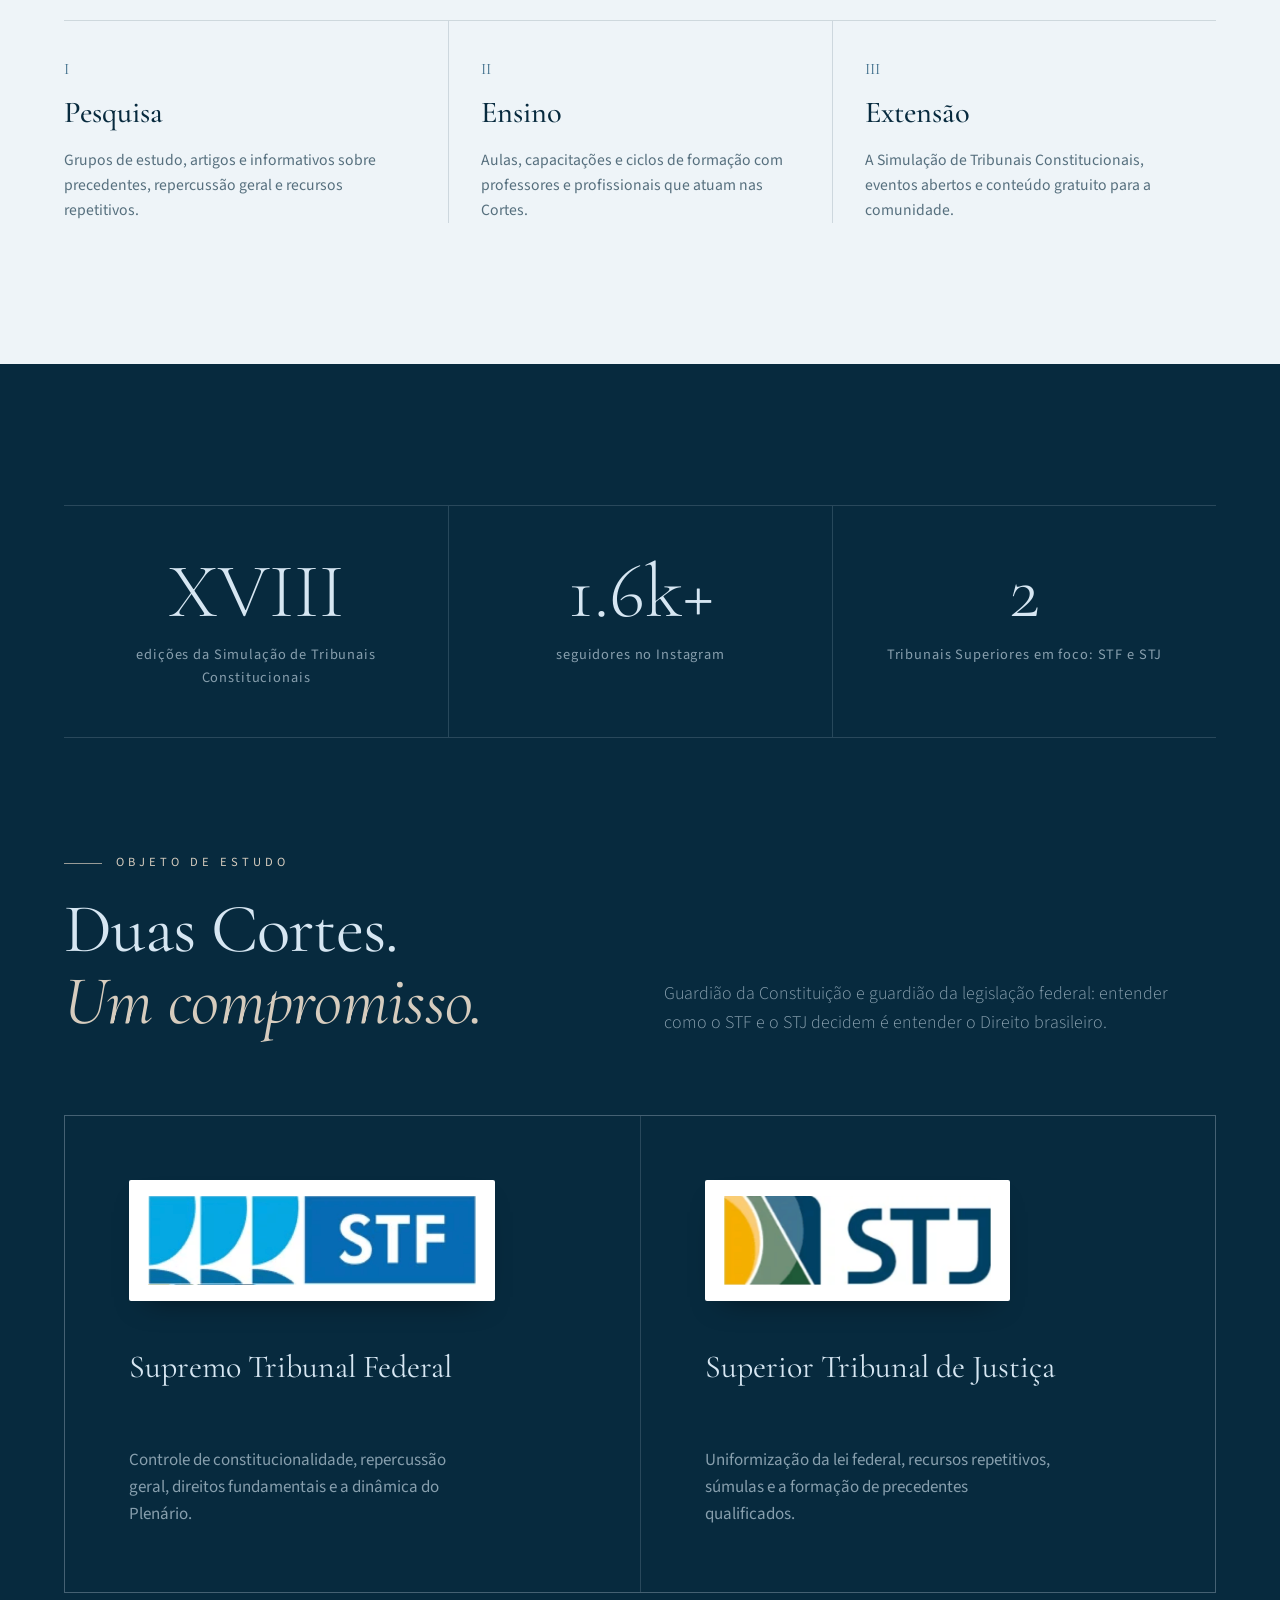
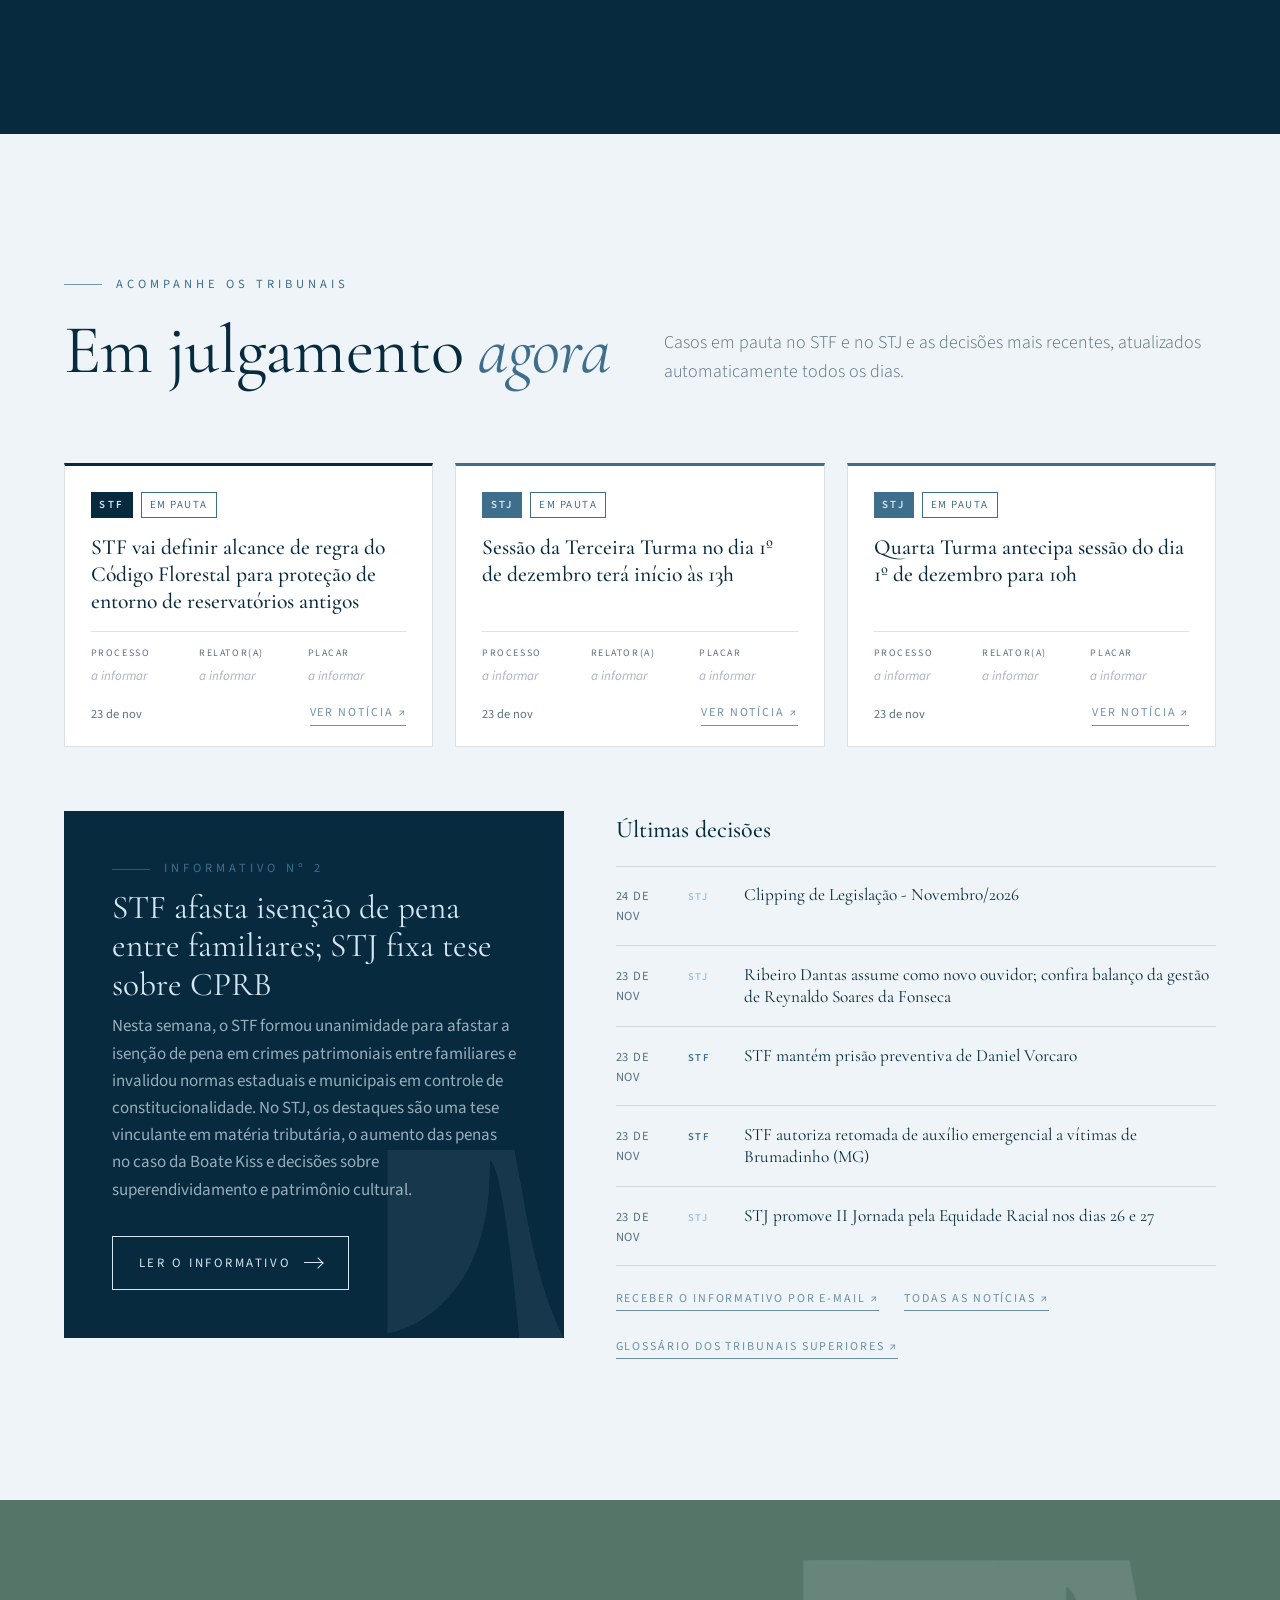
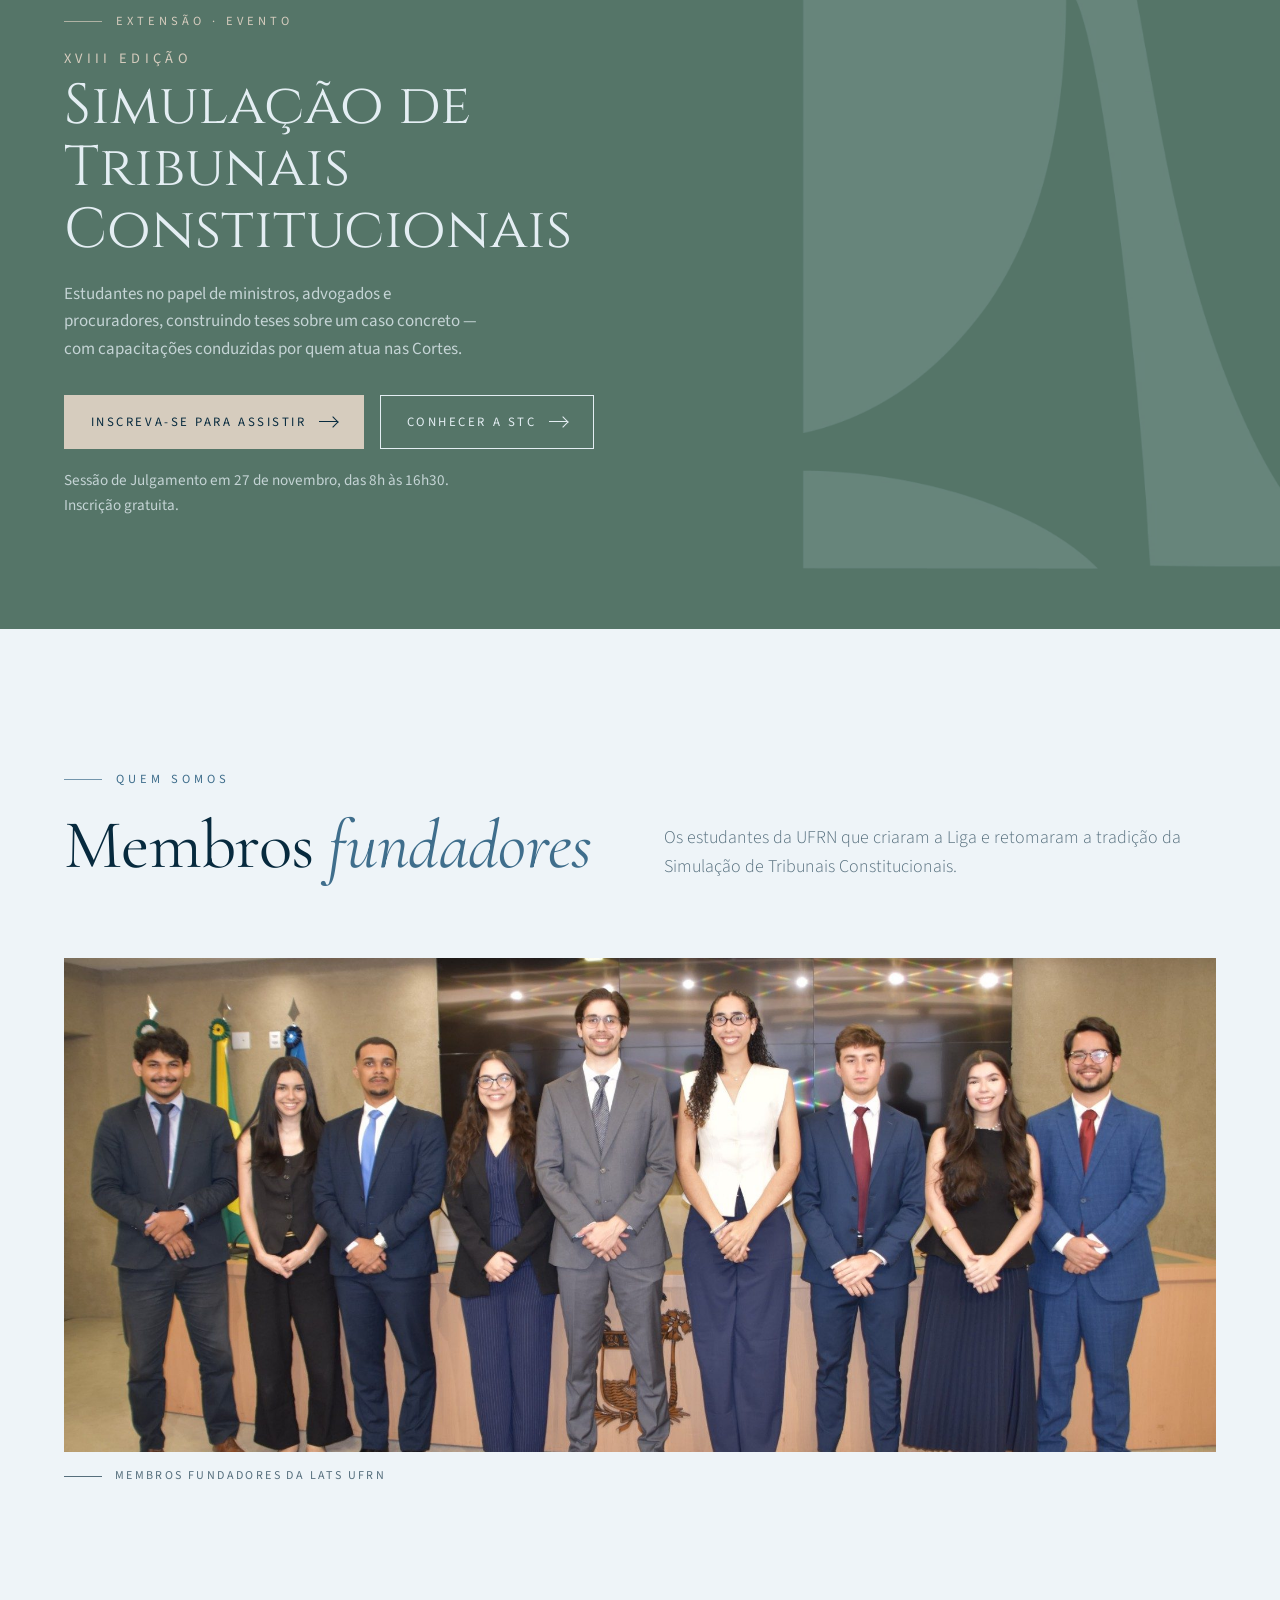
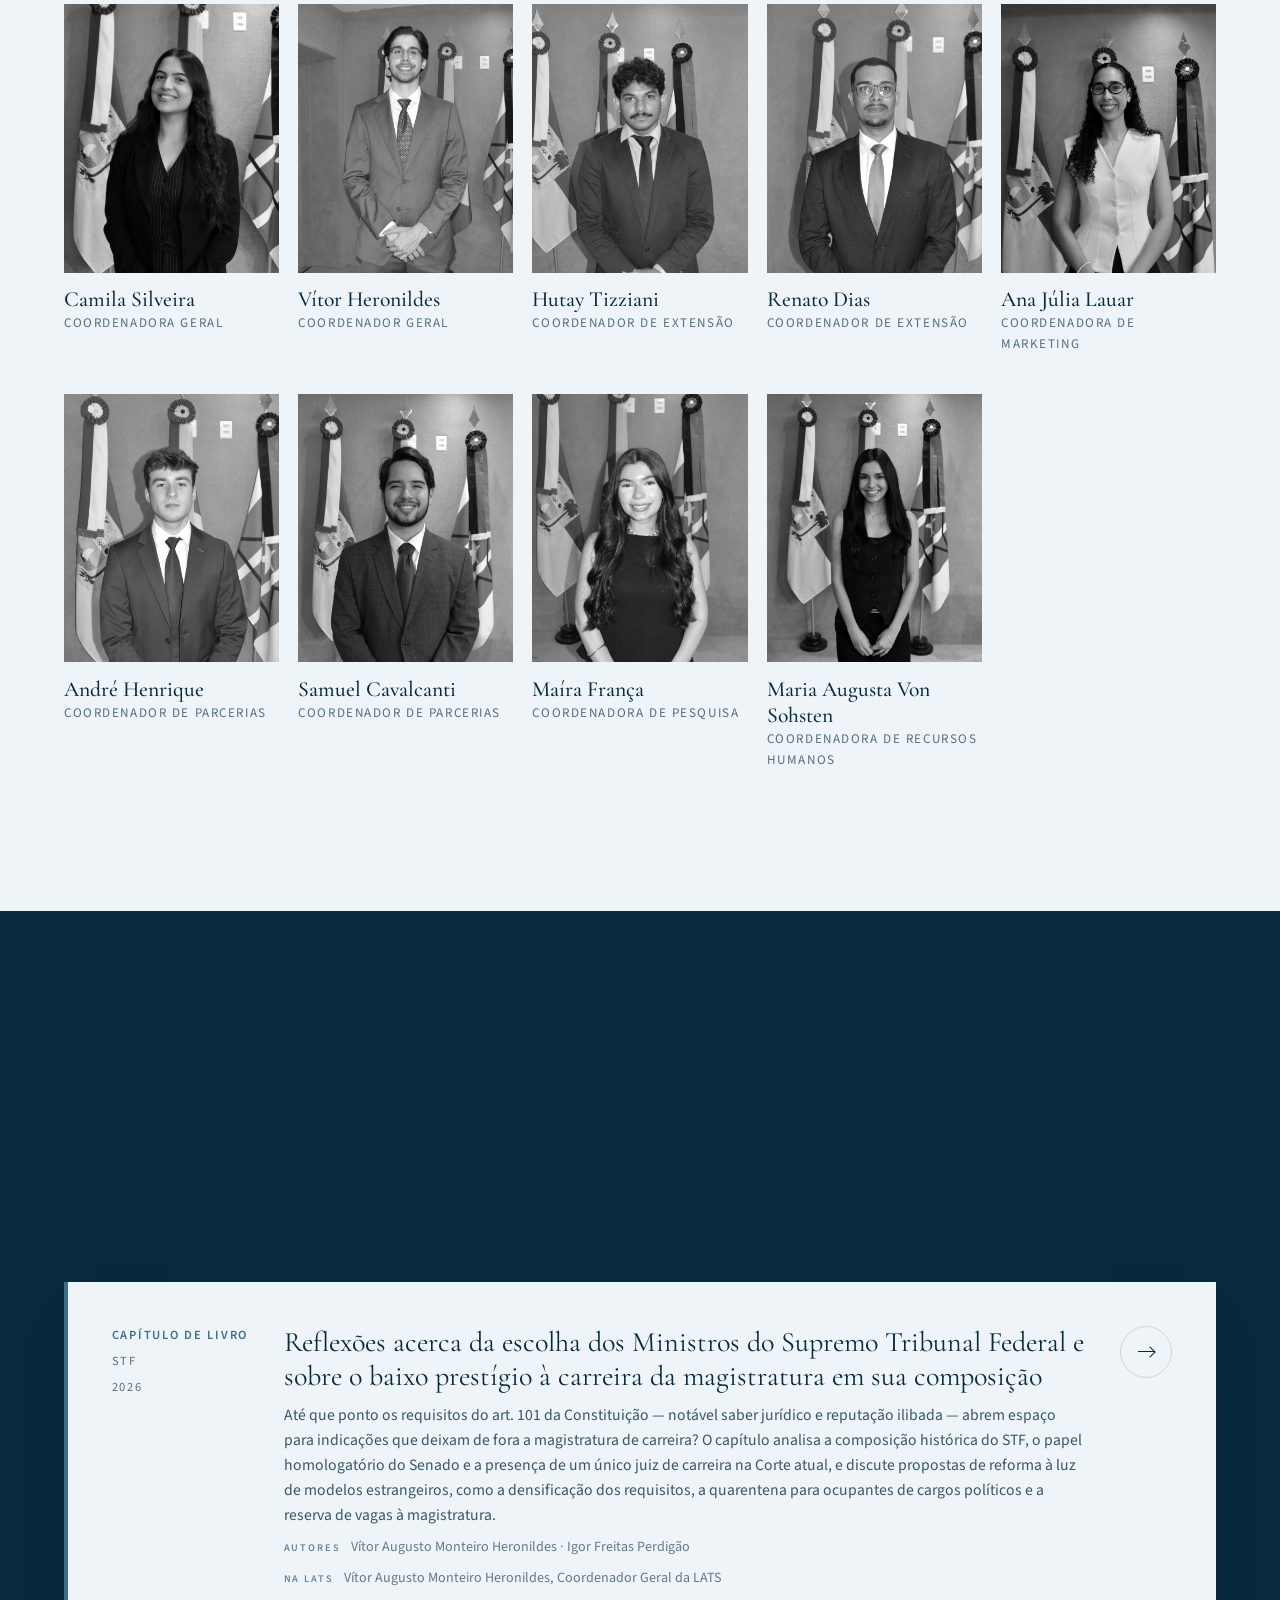
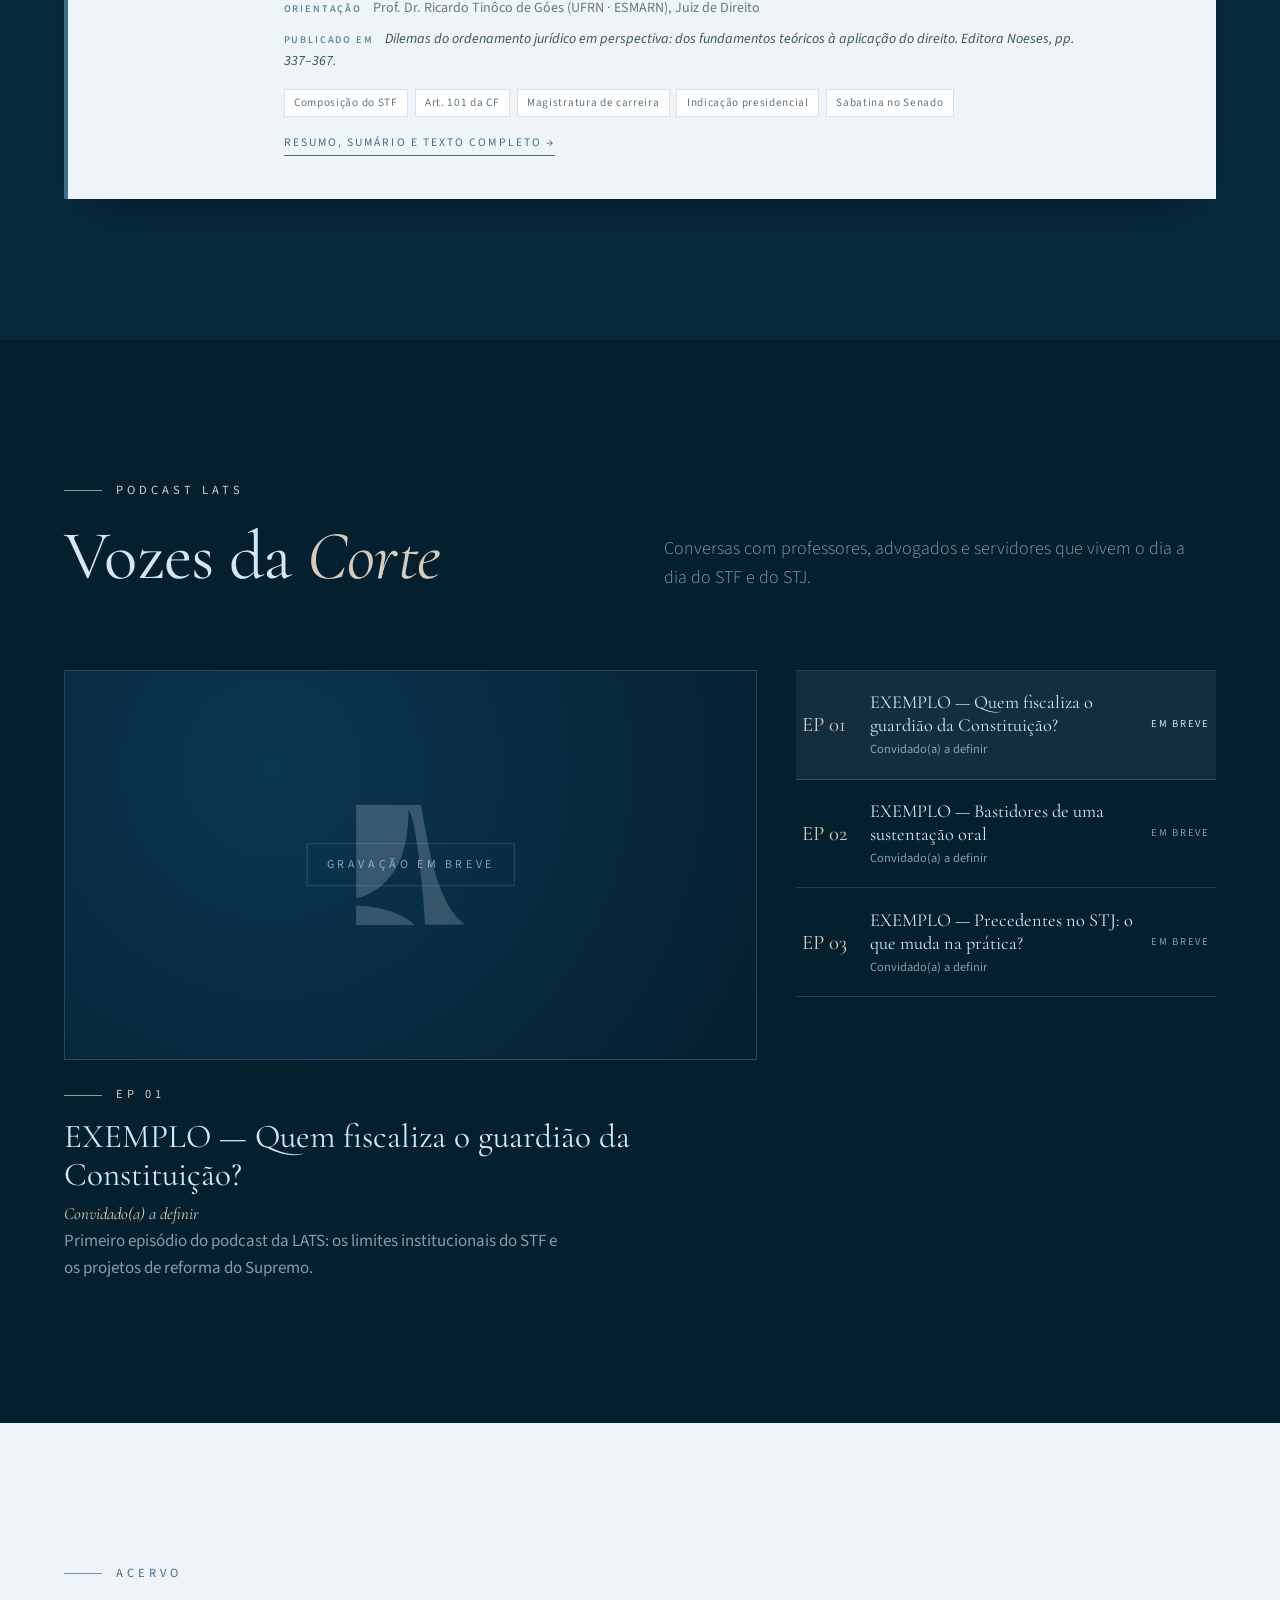
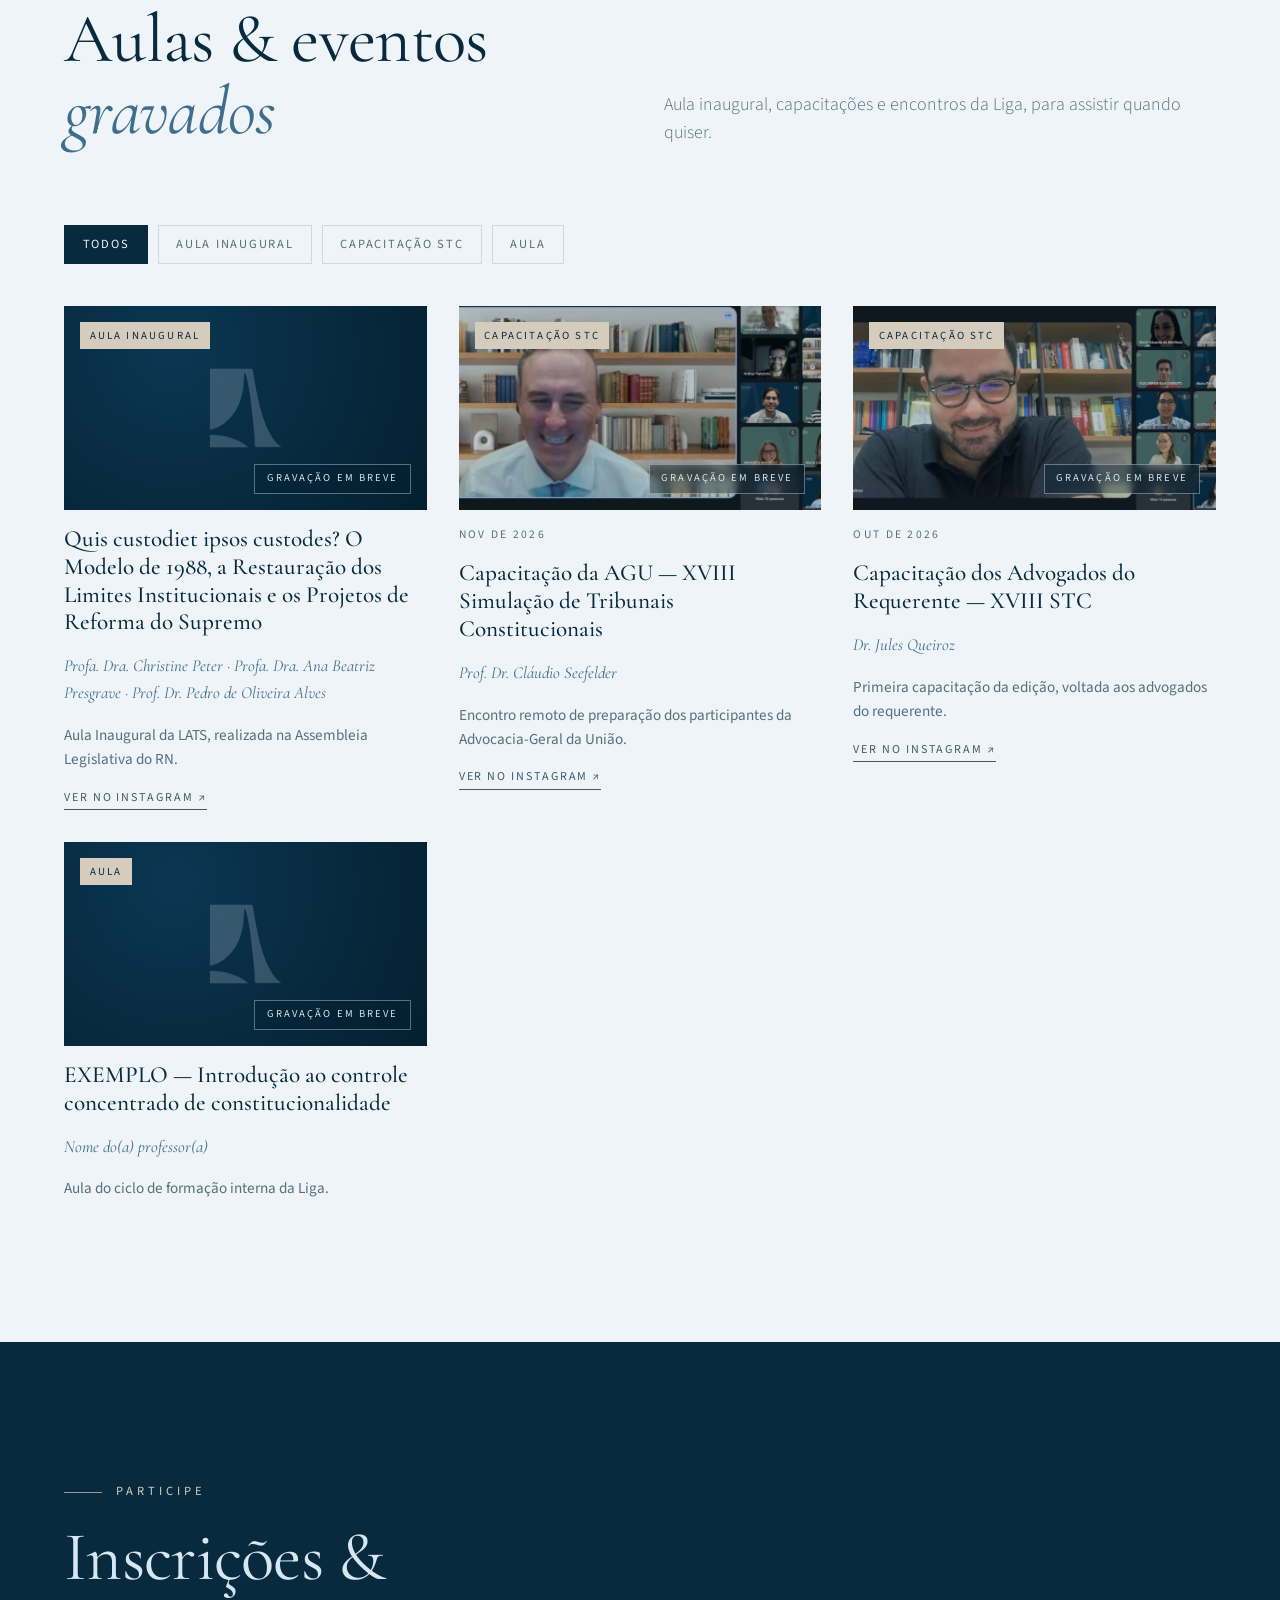
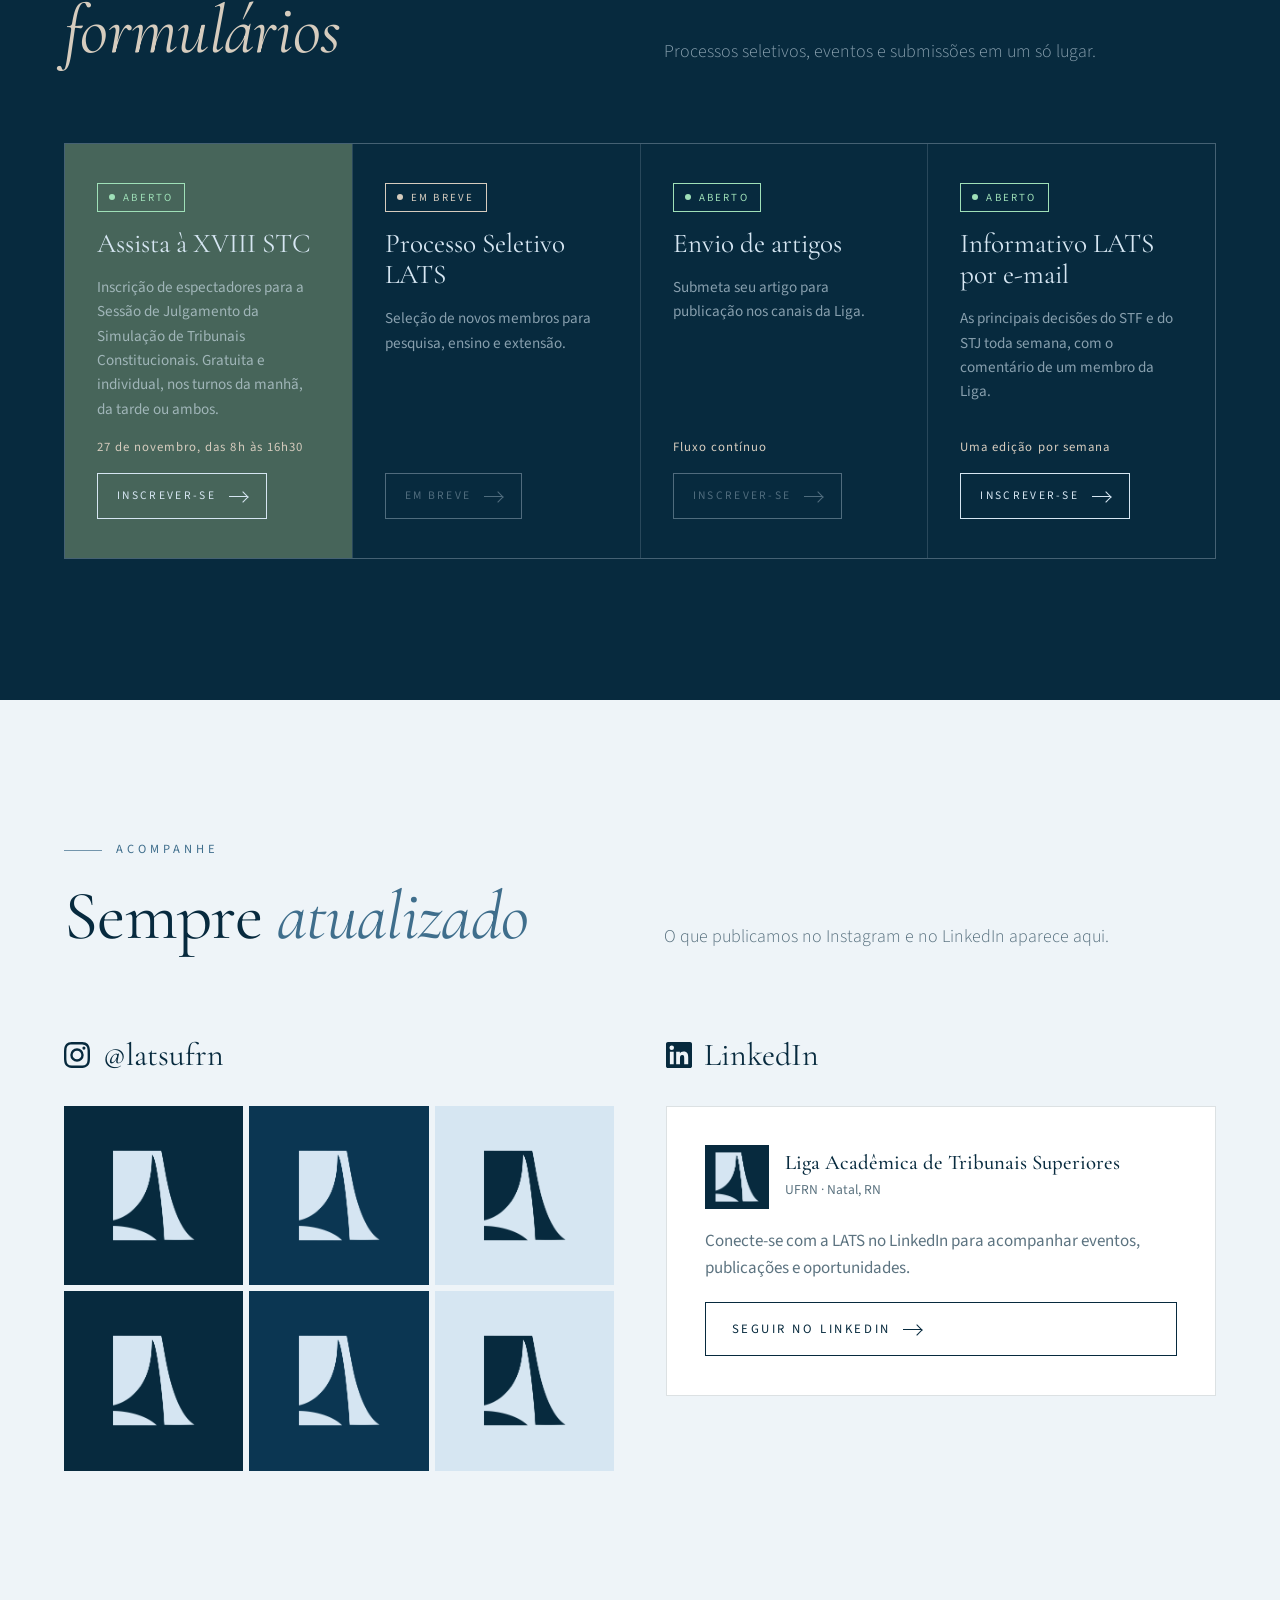
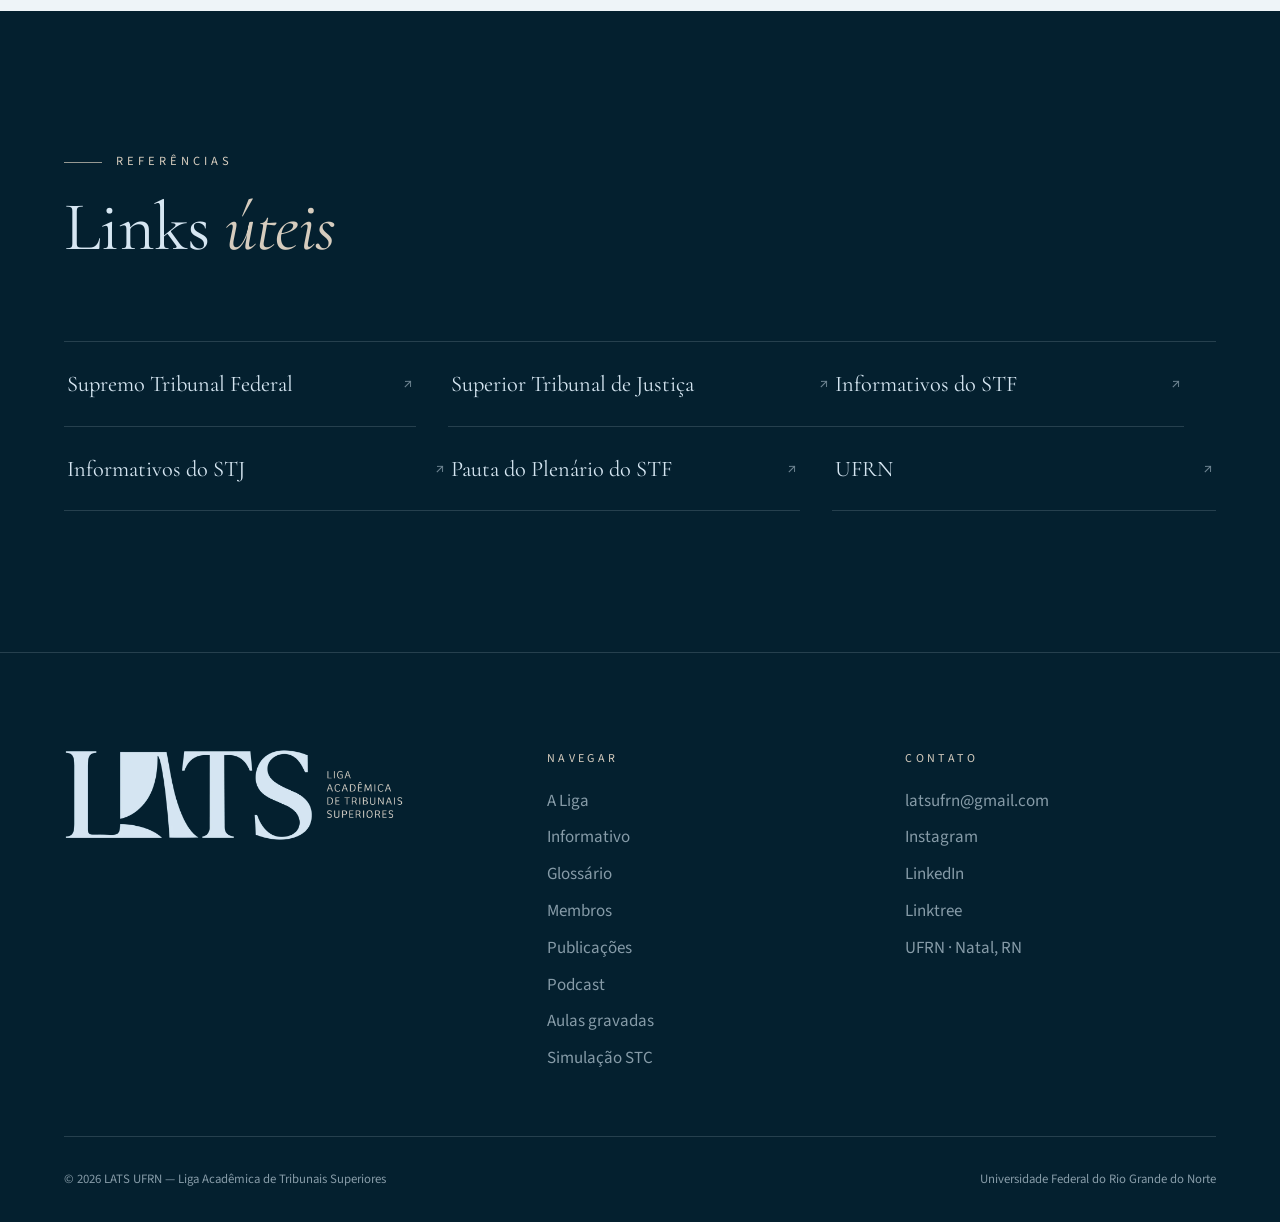
==== commit 105a7da6: "Informativo por e-mail: abre as inscrições no site Co-Authored-By: Claude Opus 5.5 <noreply@anthropi" ====
--- a/site/index.html
+++ b/site/index.html
@@ -294,10 +294,10 @@
   </div>
 </footer>
 
-<script src="assets/js/content.js?v=20261124"></script>
+<script src="assets/js/content.js?v=20261125"></script>
 <script src="data/tribunais.js"></script>
 <script src="data/informativos.js"></script>
 <script src="assets/js/main.js?v=20261124"></script>
-<script src="assets/js/tribunais.js"></script>
+<script src="assets/js/tribunais.js?v=20261125"></script>
 </body>
 </html>
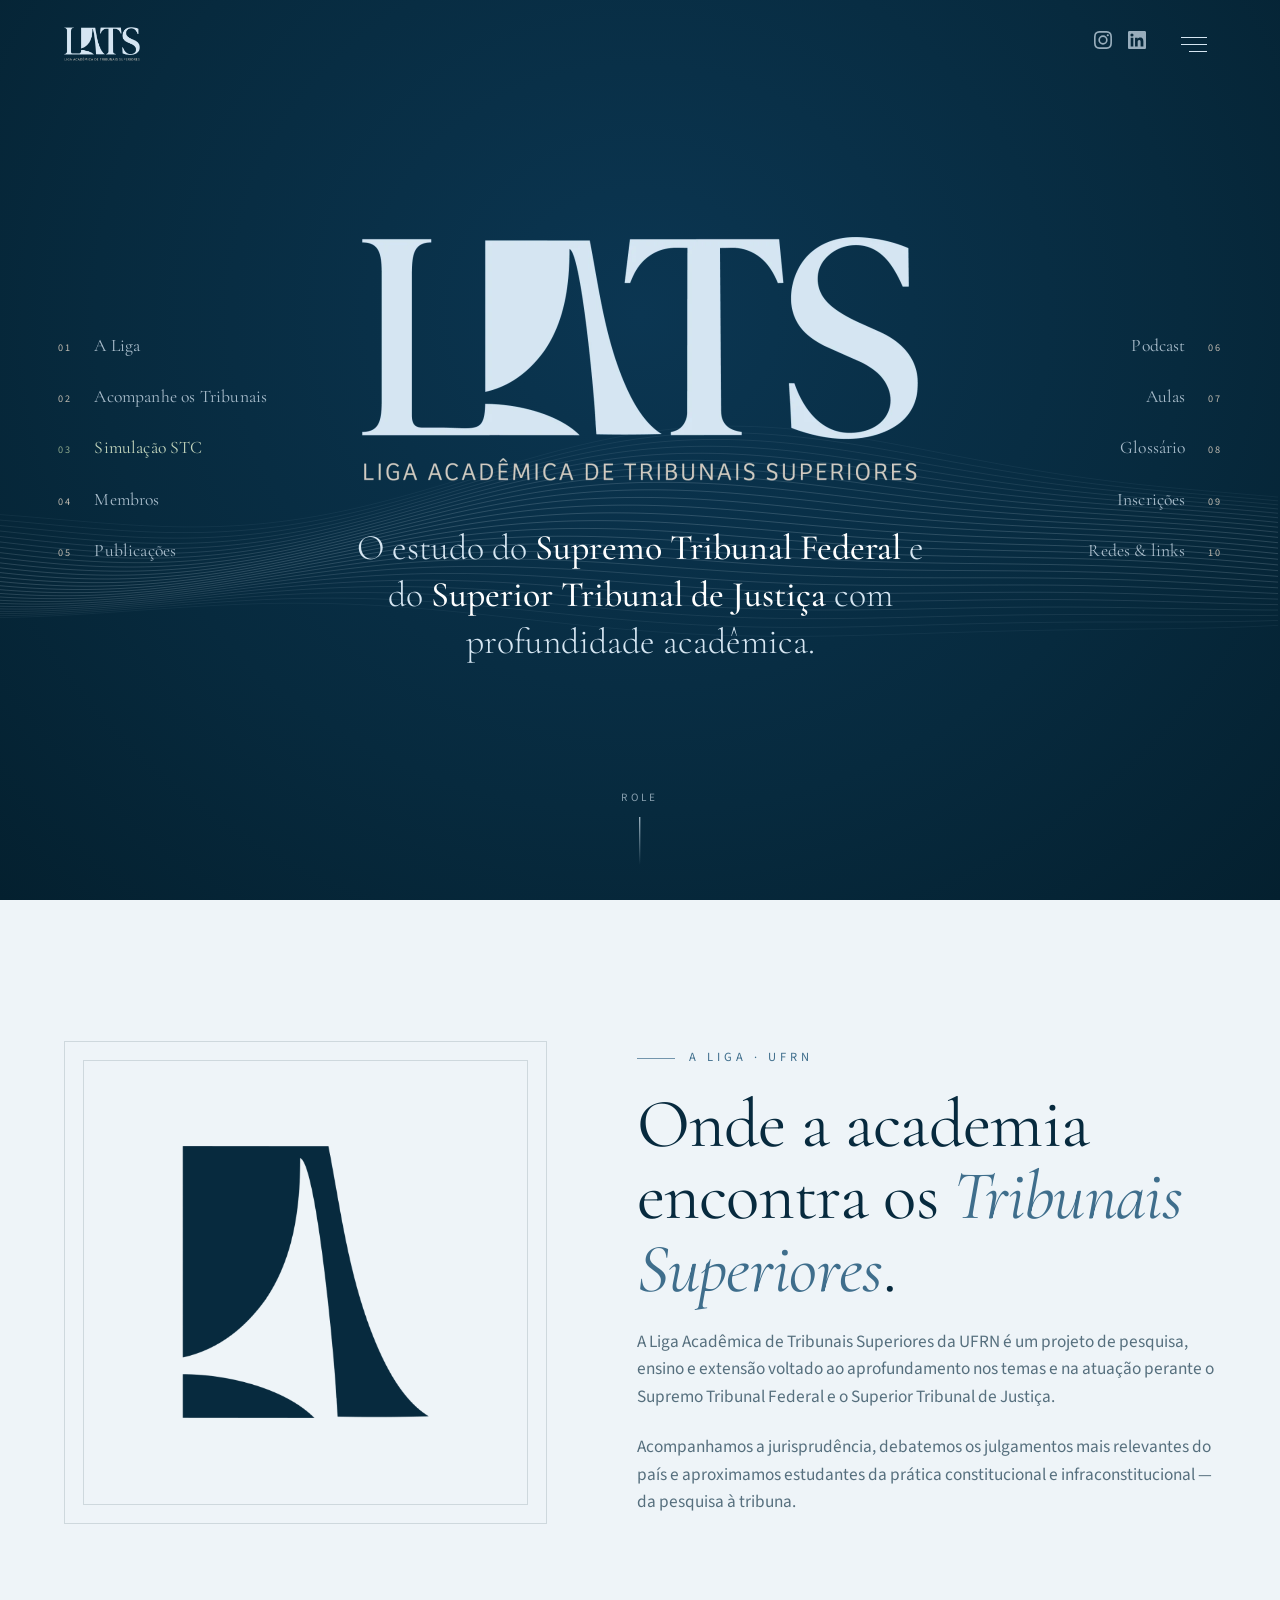
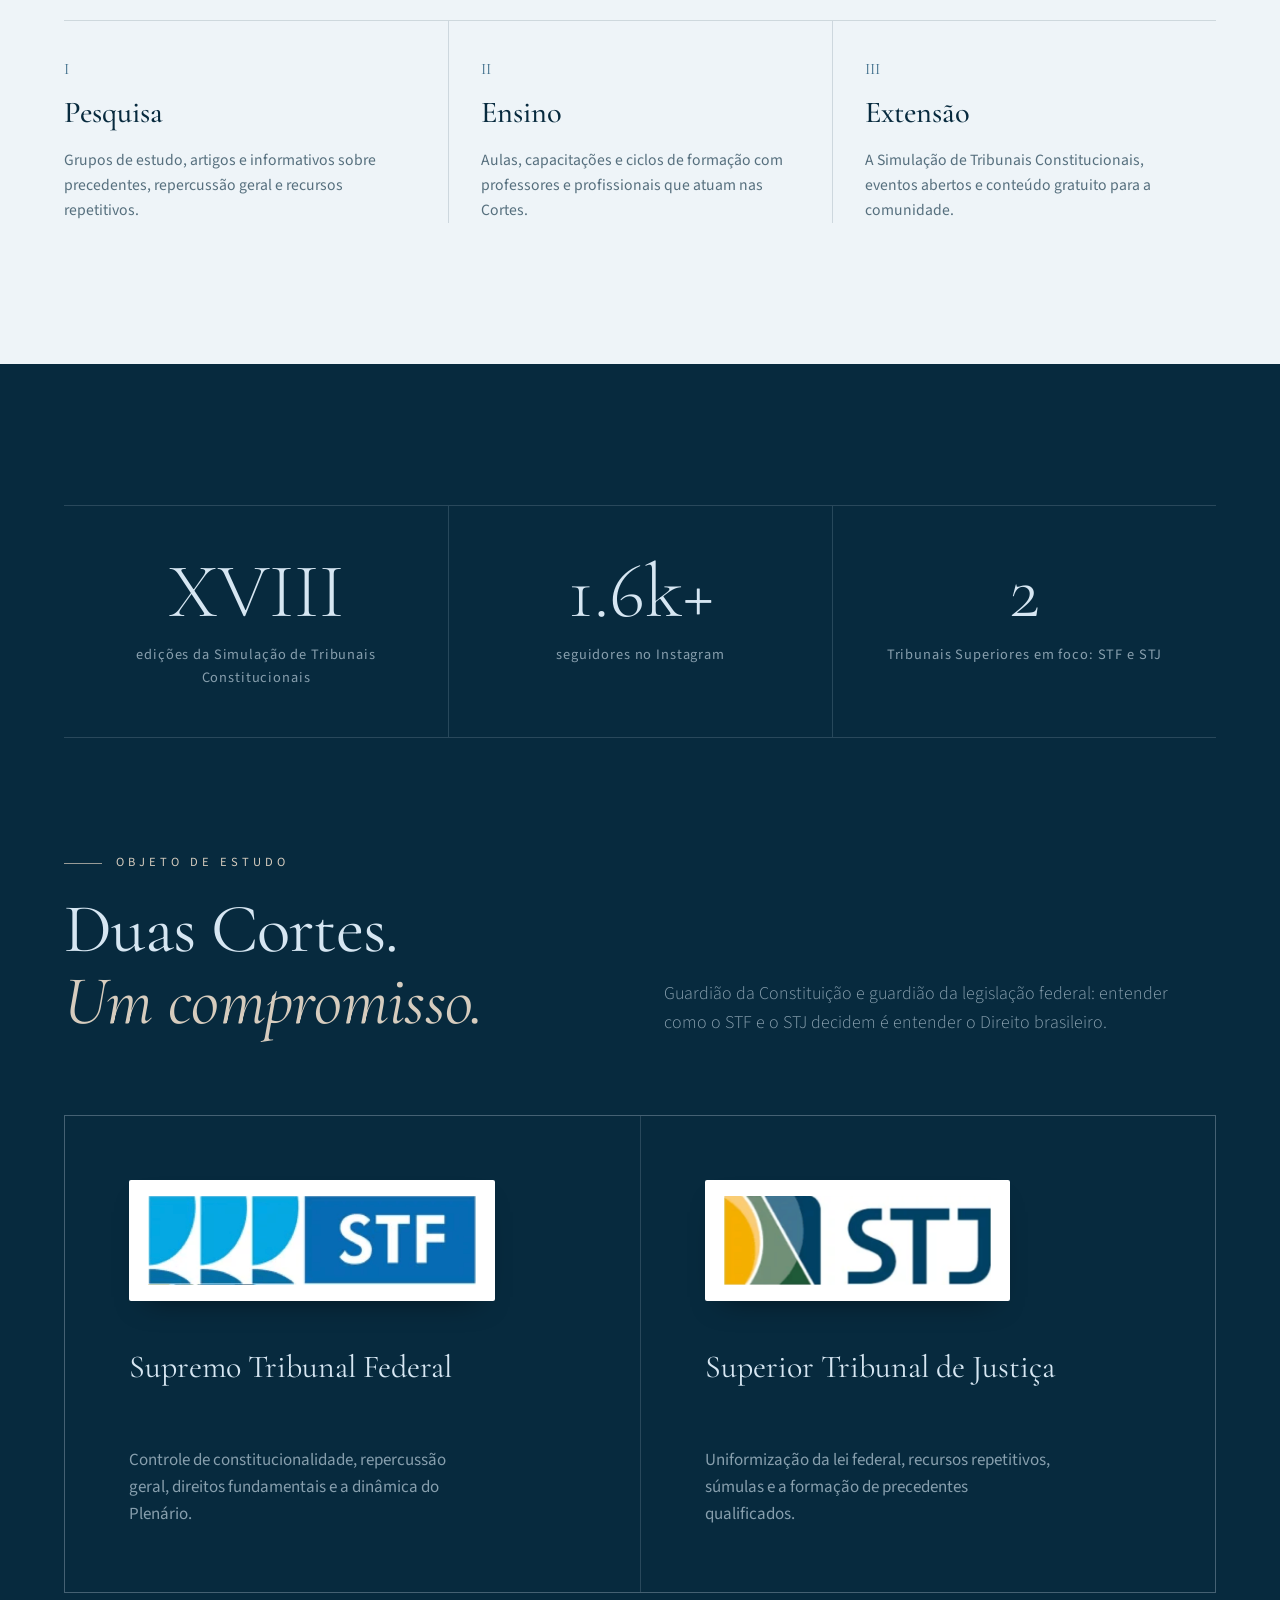
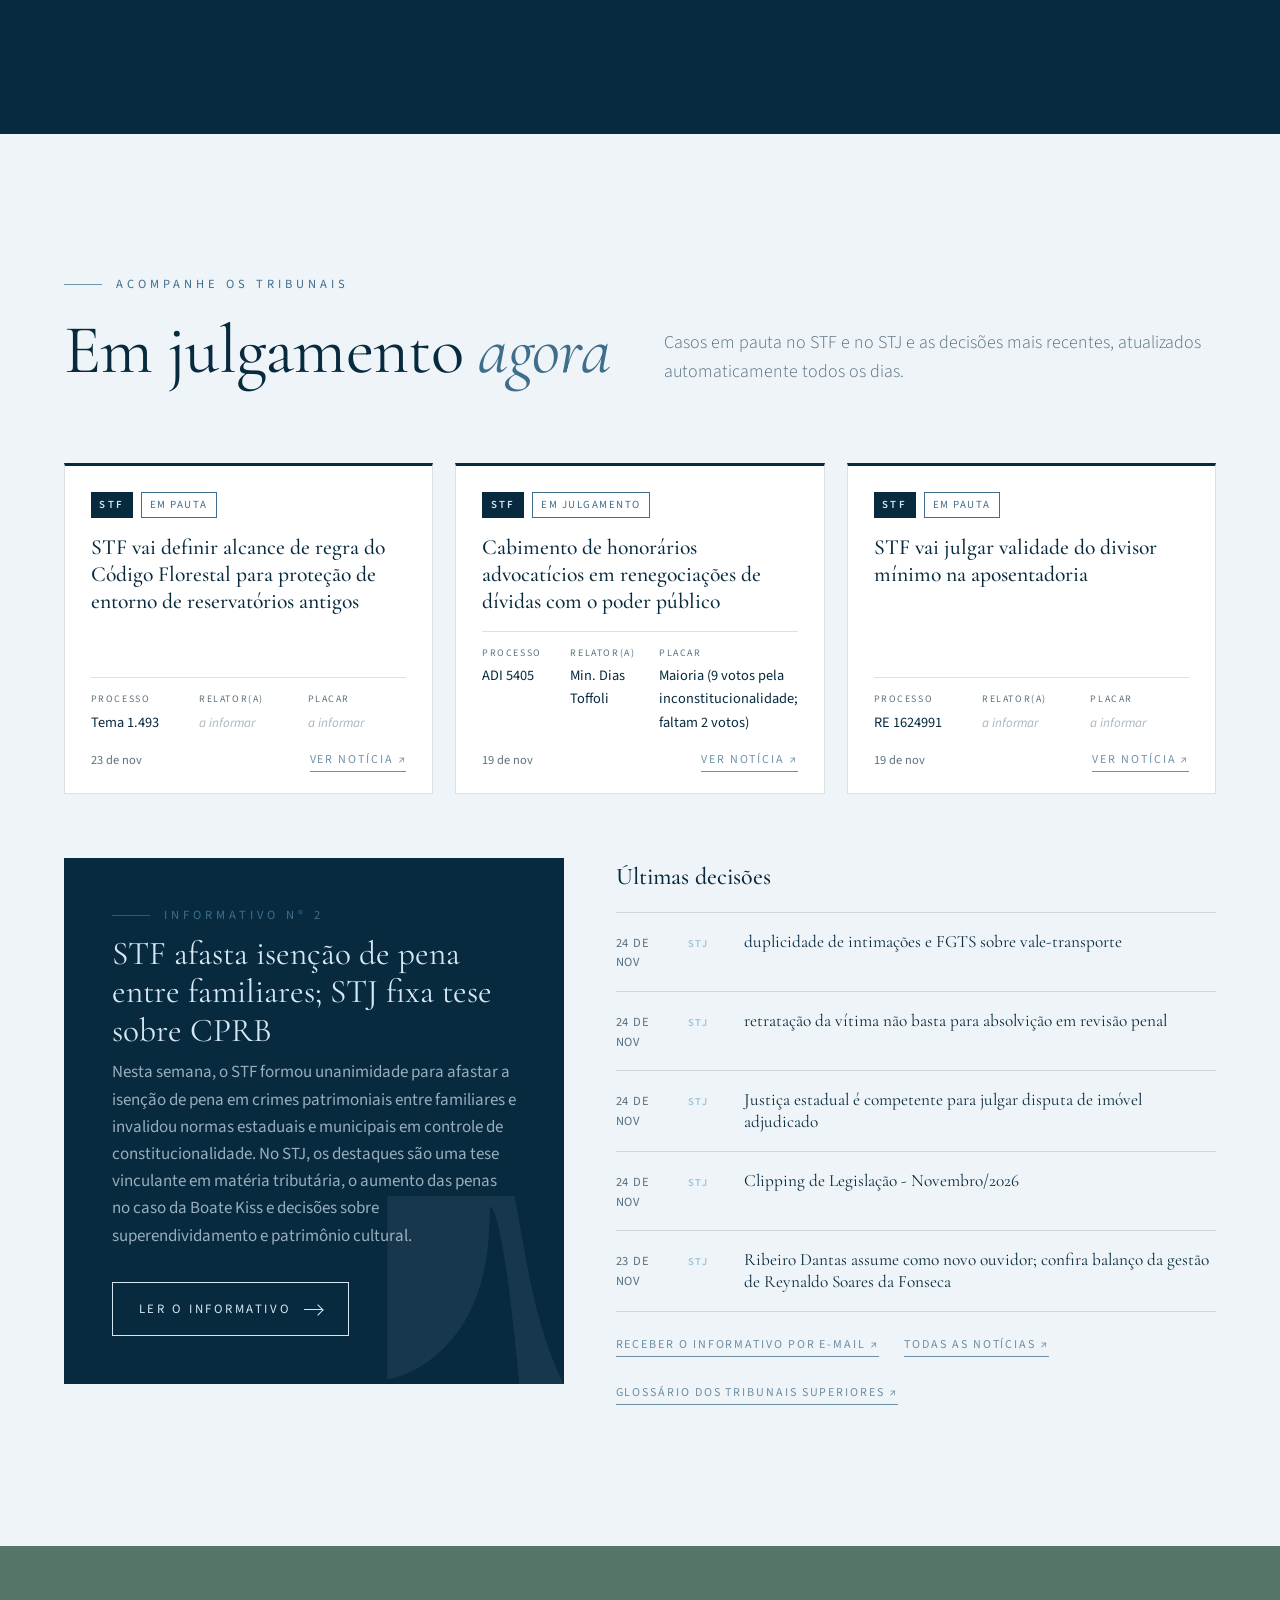
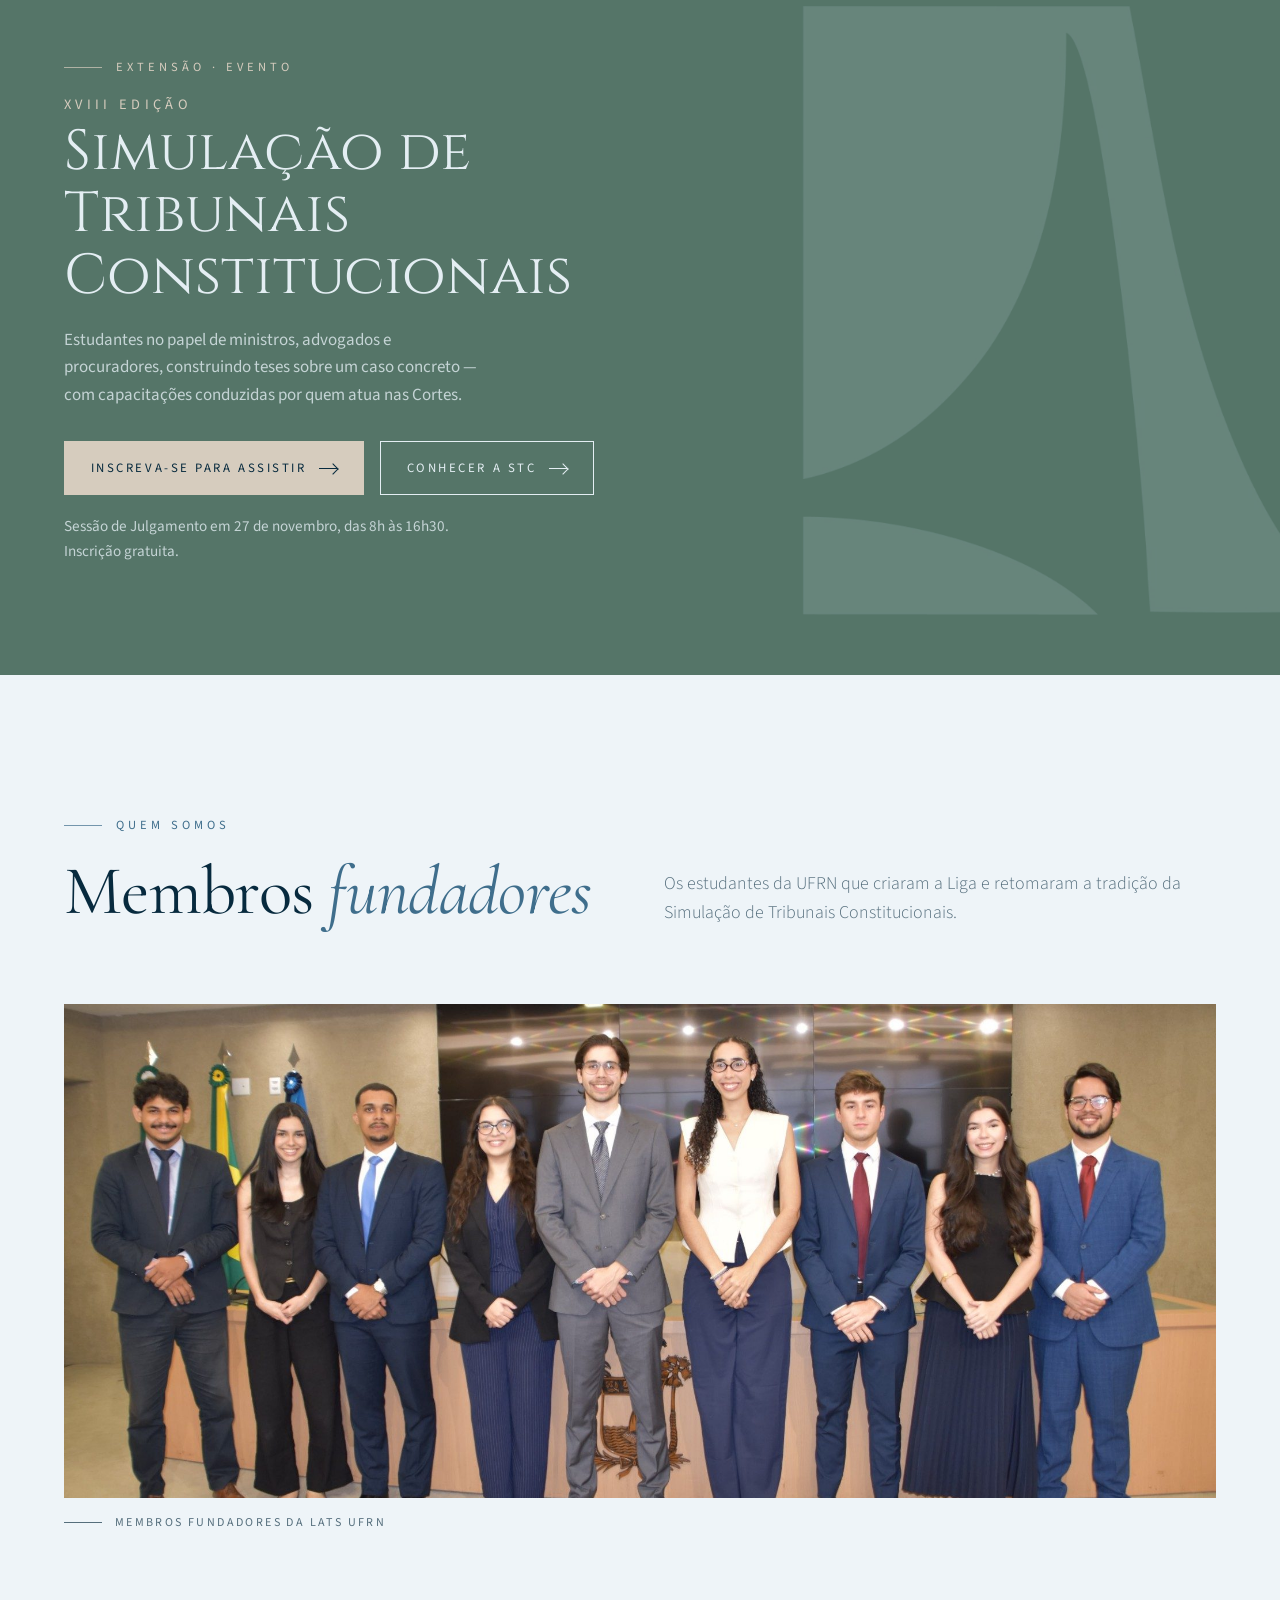
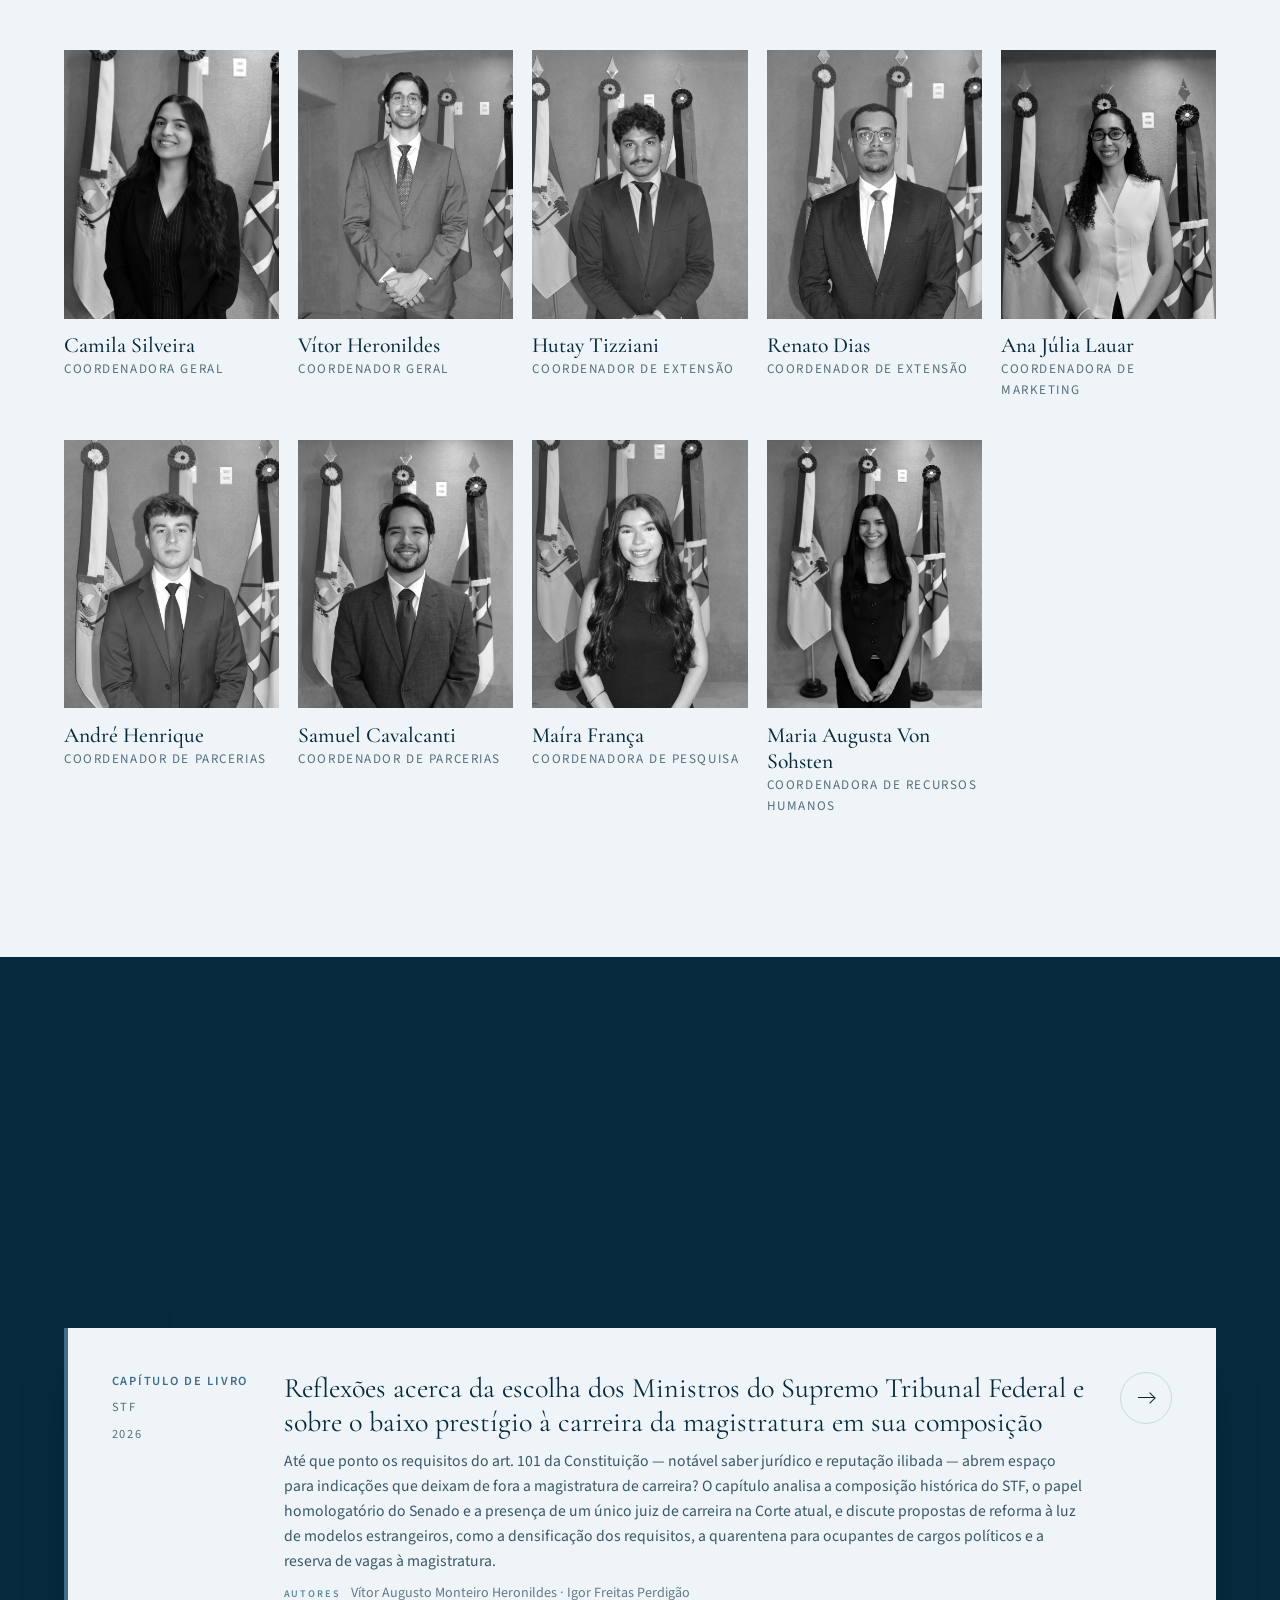
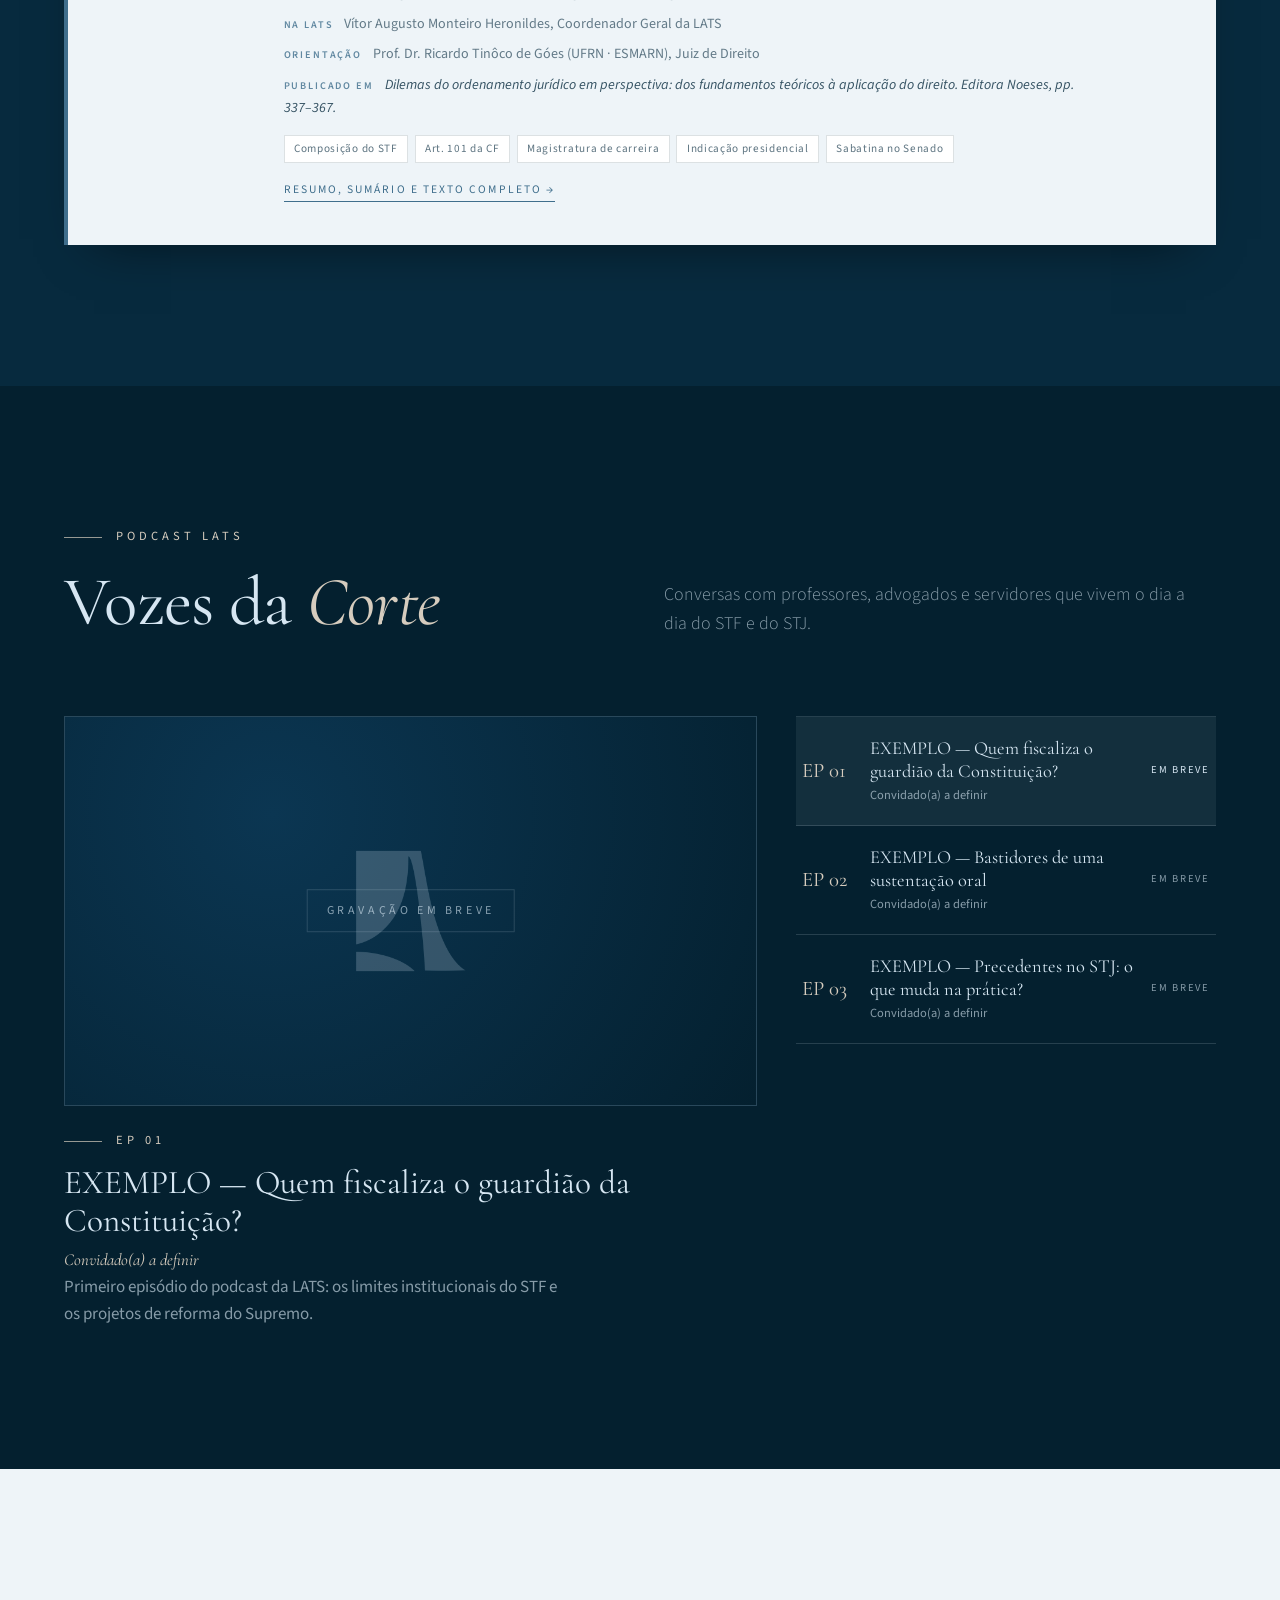
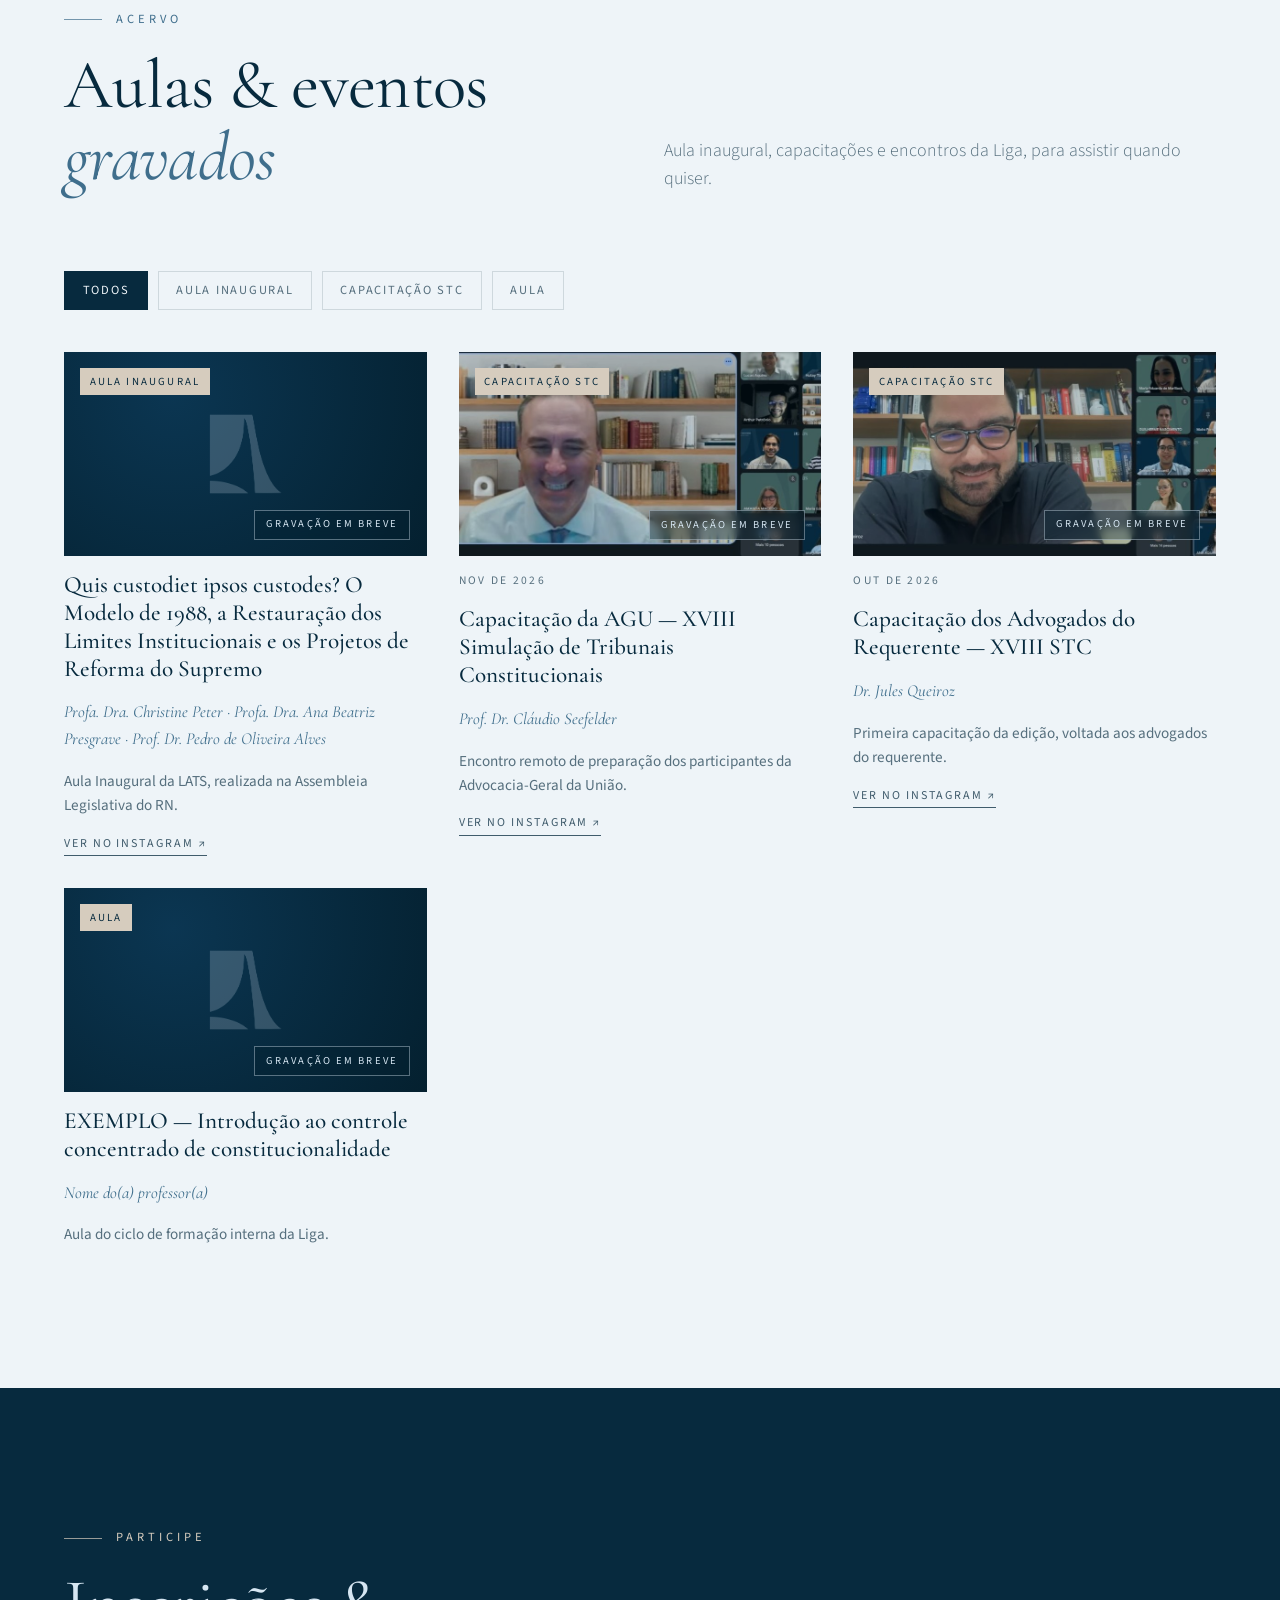
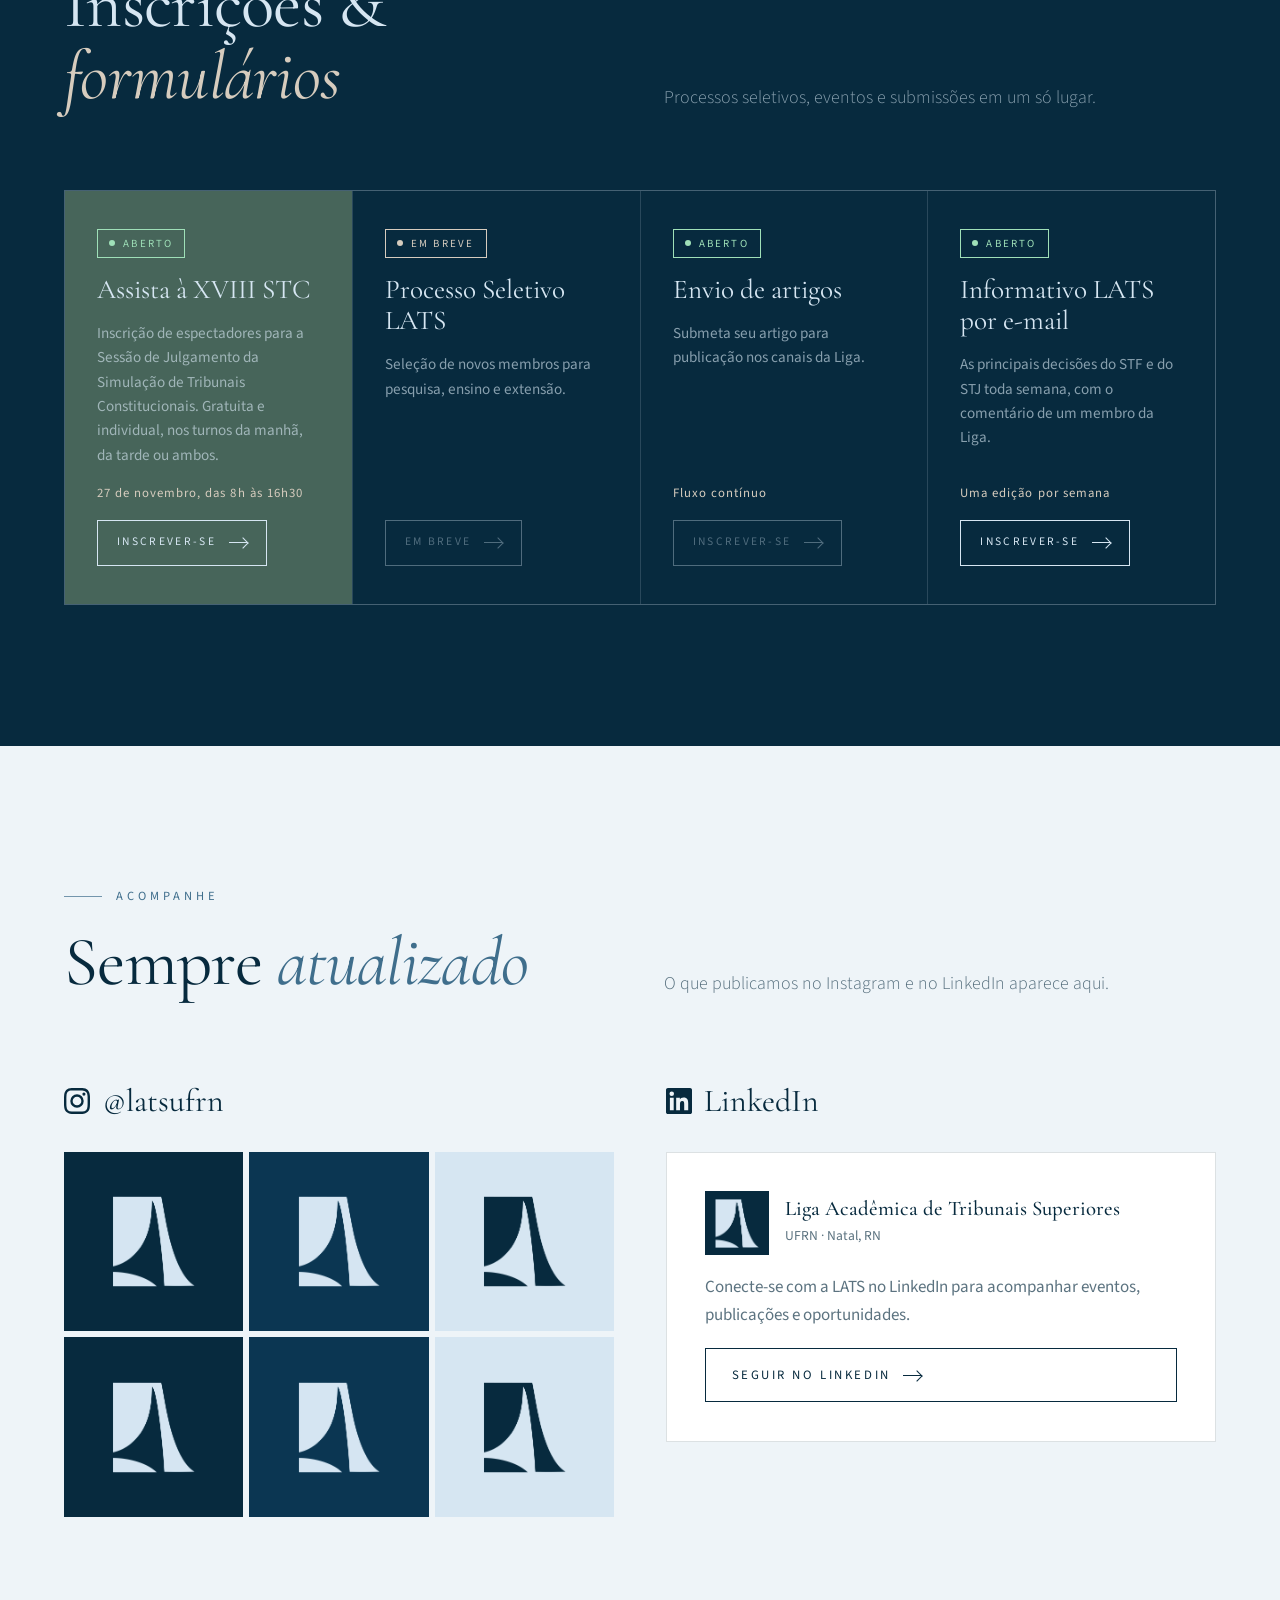
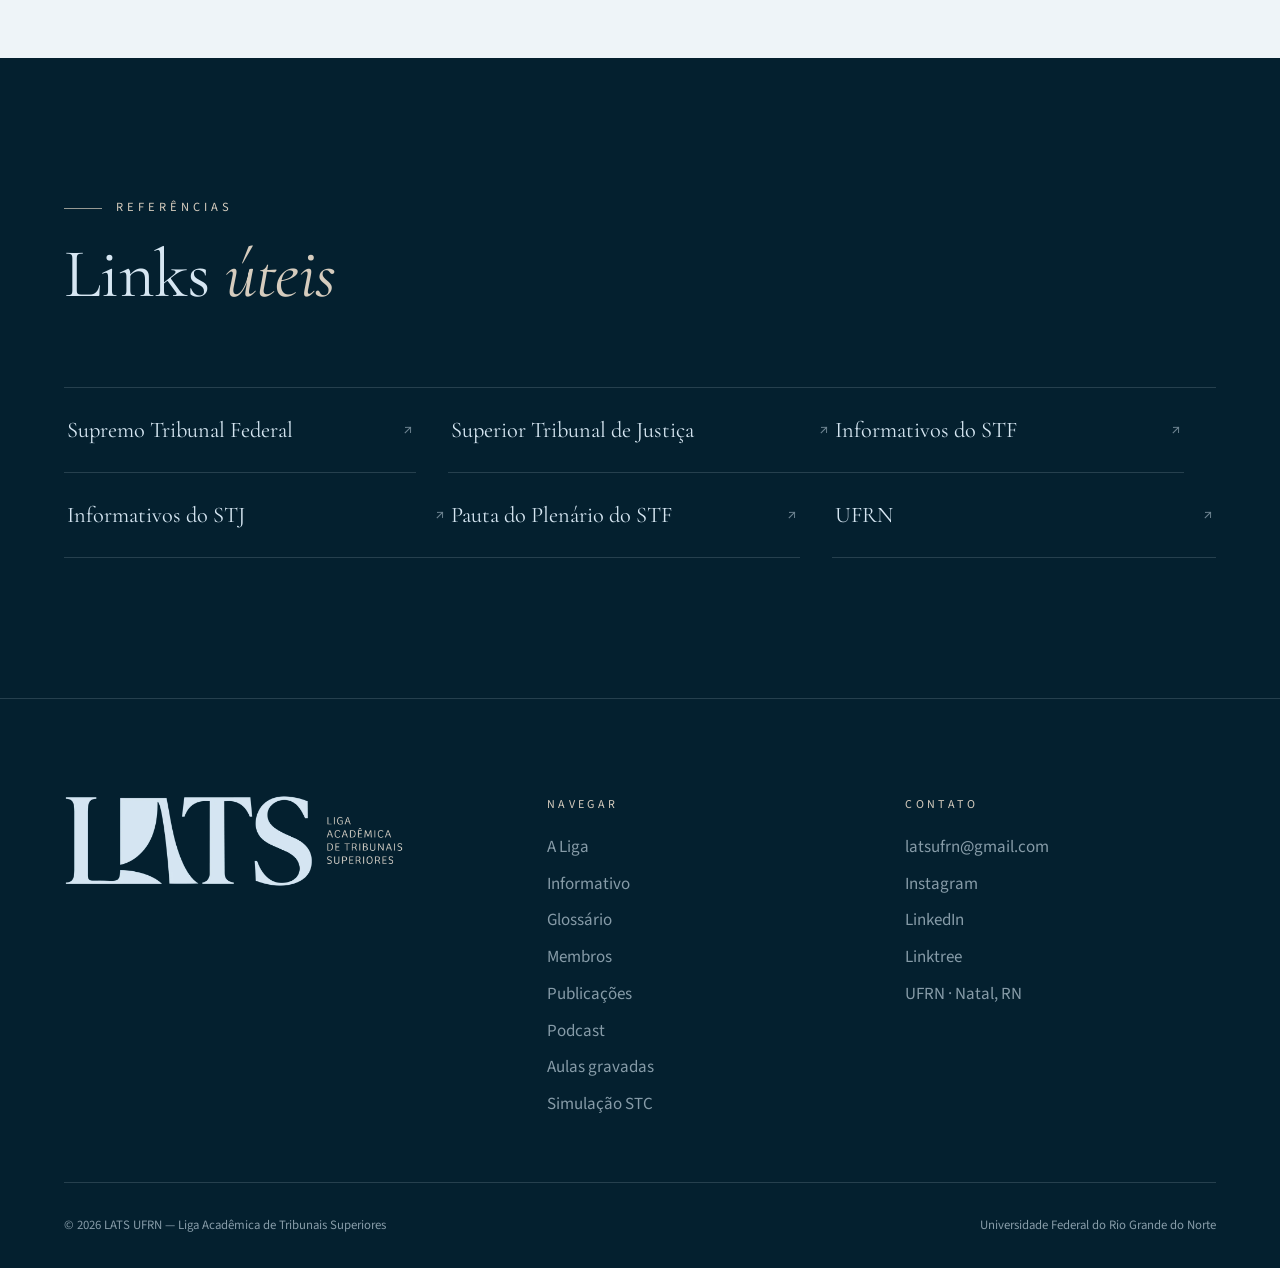
==== commit 31dc01cd: "Informativo: foto do caso principal, com crédito, no e-mail e no site Co-Authored-By: Claude Opus 5." ====
--- a/site/index.html
+++ b/site/index.html
@@ -25,7 +25,7 @@
 <link rel="apple-touch-icon" href="assets/img/icones/apple-touch-icon.png">
 <link rel="manifest" href="/site.webmanifest">
 <meta name="theme-color" content="#072A3E">
-<link rel="stylesheet" href="assets/css/style.css?v=20261124">
+<link rel="stylesheet" href="assets/css/style.css?v=20261126">
 <script type="application/ld+json">
 {
  "@context": "https://schema.org",
@@ -294,10 +294,10 @@
   </div>
 </footer>
 
-<script src="assets/js/content.js?v=20261125"></script>
+<script src="assets/js/content.js?v=20261126"></script>
 <script src="data/tribunais.js"></script>
 <script src="data/informativos.js"></script>
-<script src="assets/js/main.js?v=20261124"></script>
-<script src="assets/js/tribunais.js?v=20261125"></script>
+<script src="assets/js/main.js?v=20261126"></script>
+<script src="assets/js/tribunais.js?v=20261126"></script>
 </body>
 </html>
--- a/site/assets/css/style.css
+++ b/site/assets/css/style.css
@@ -860,3 +860,8 @@
 .stc-band-actions{display:flex;flex-wrap:wrap;gap:1rem;margin-top:2rem}
 .stc-band .stc-band-actions .btn{margin-top:0}
 .stc-band .stc-band-data{font-size:.95rem;margin:1.2rem 0 0}
+
+/* ---------- Informativo: foto do caso principal ---------- */
+.ed-foto{margin:0 0 1.1rem}
+.ed-foto img{display:block;width:100%;height:auto;border-radius:10px}
+.ed-foto figcaption{font-size:.78rem;opacity:.75;margin-top:.5rem}
